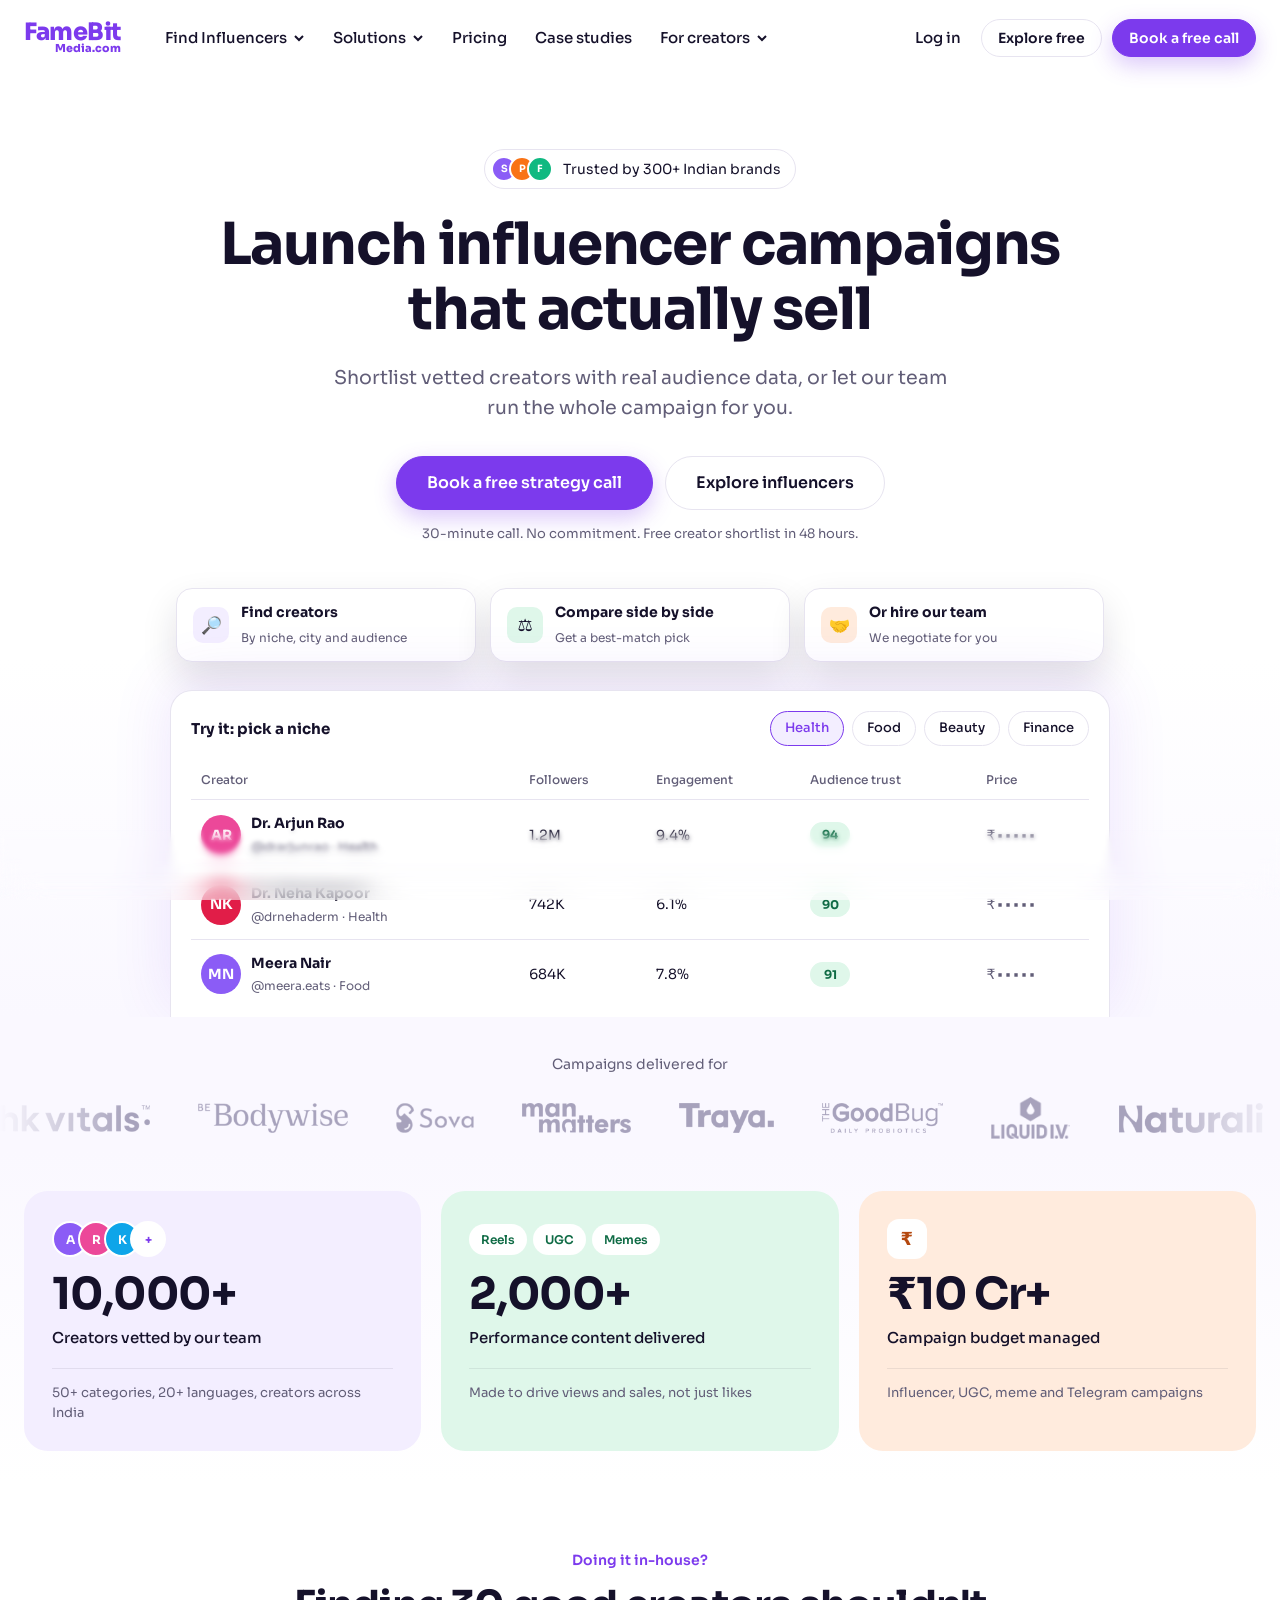
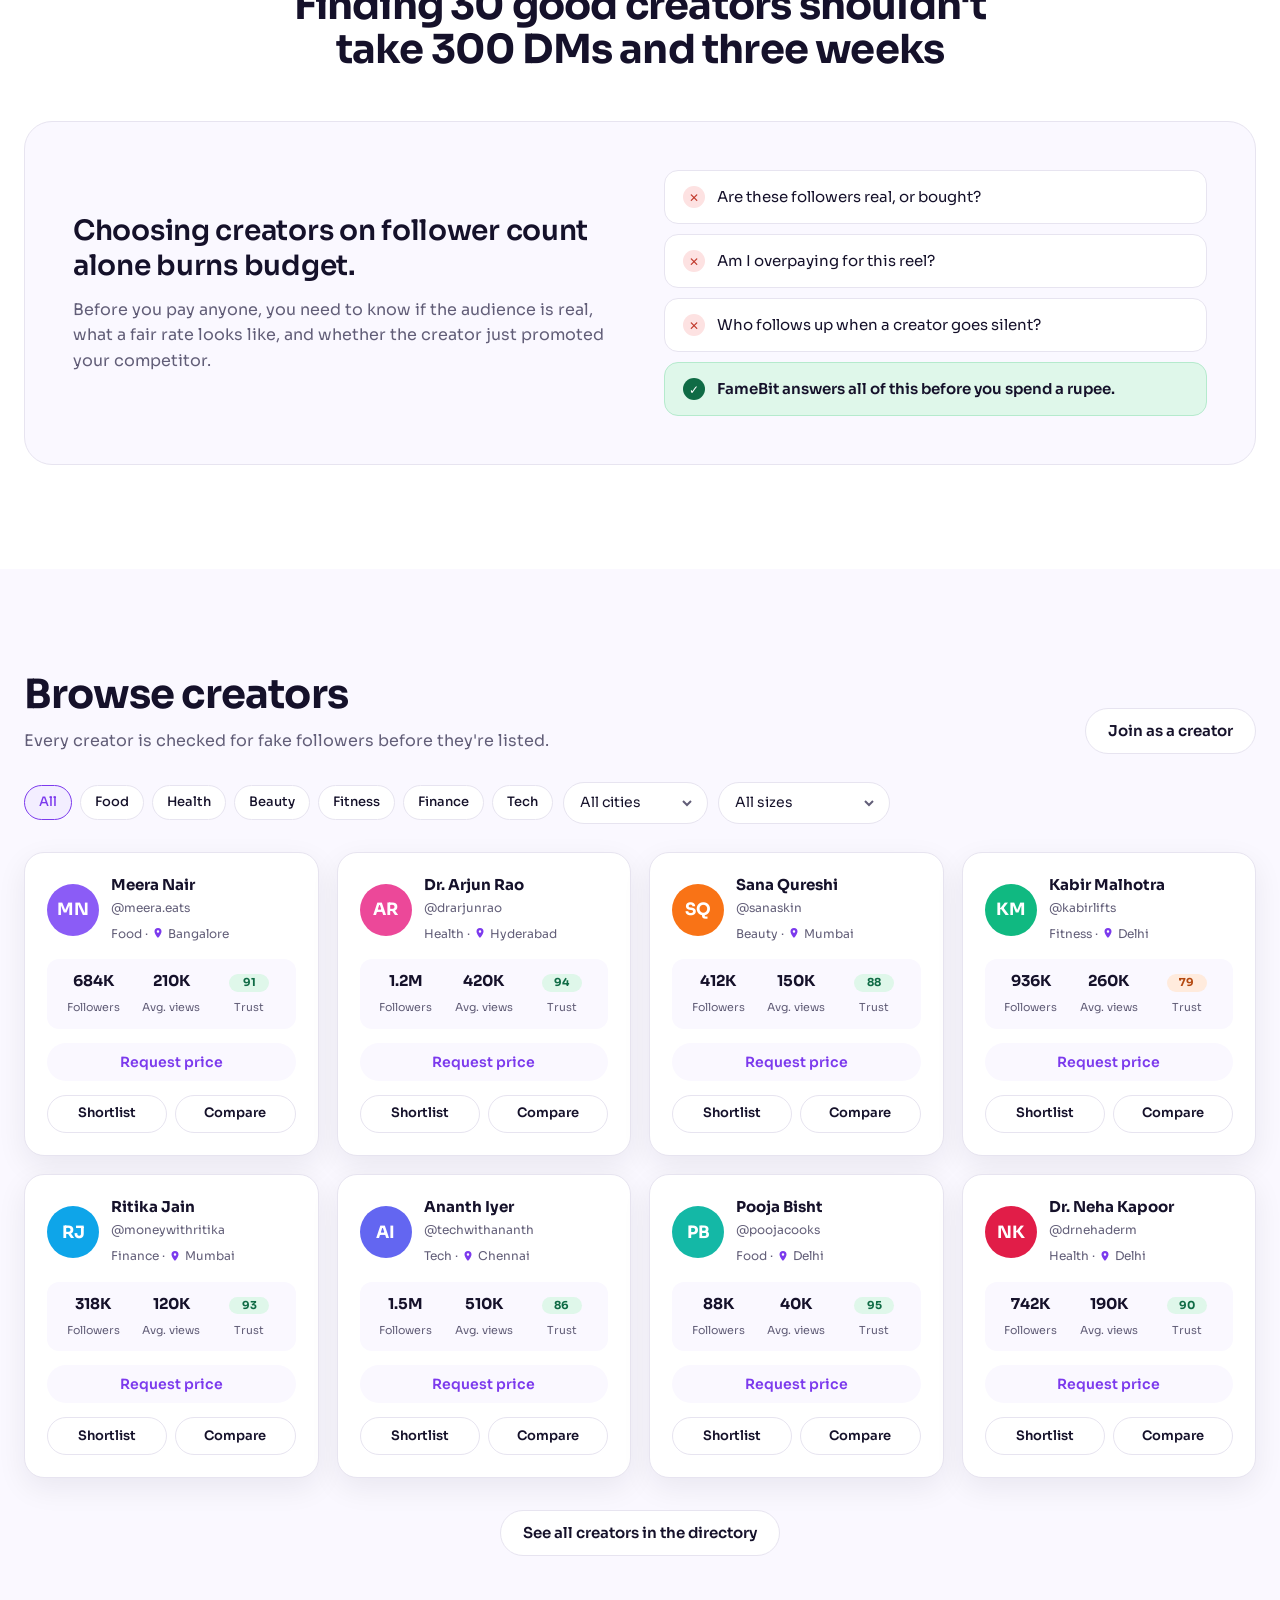
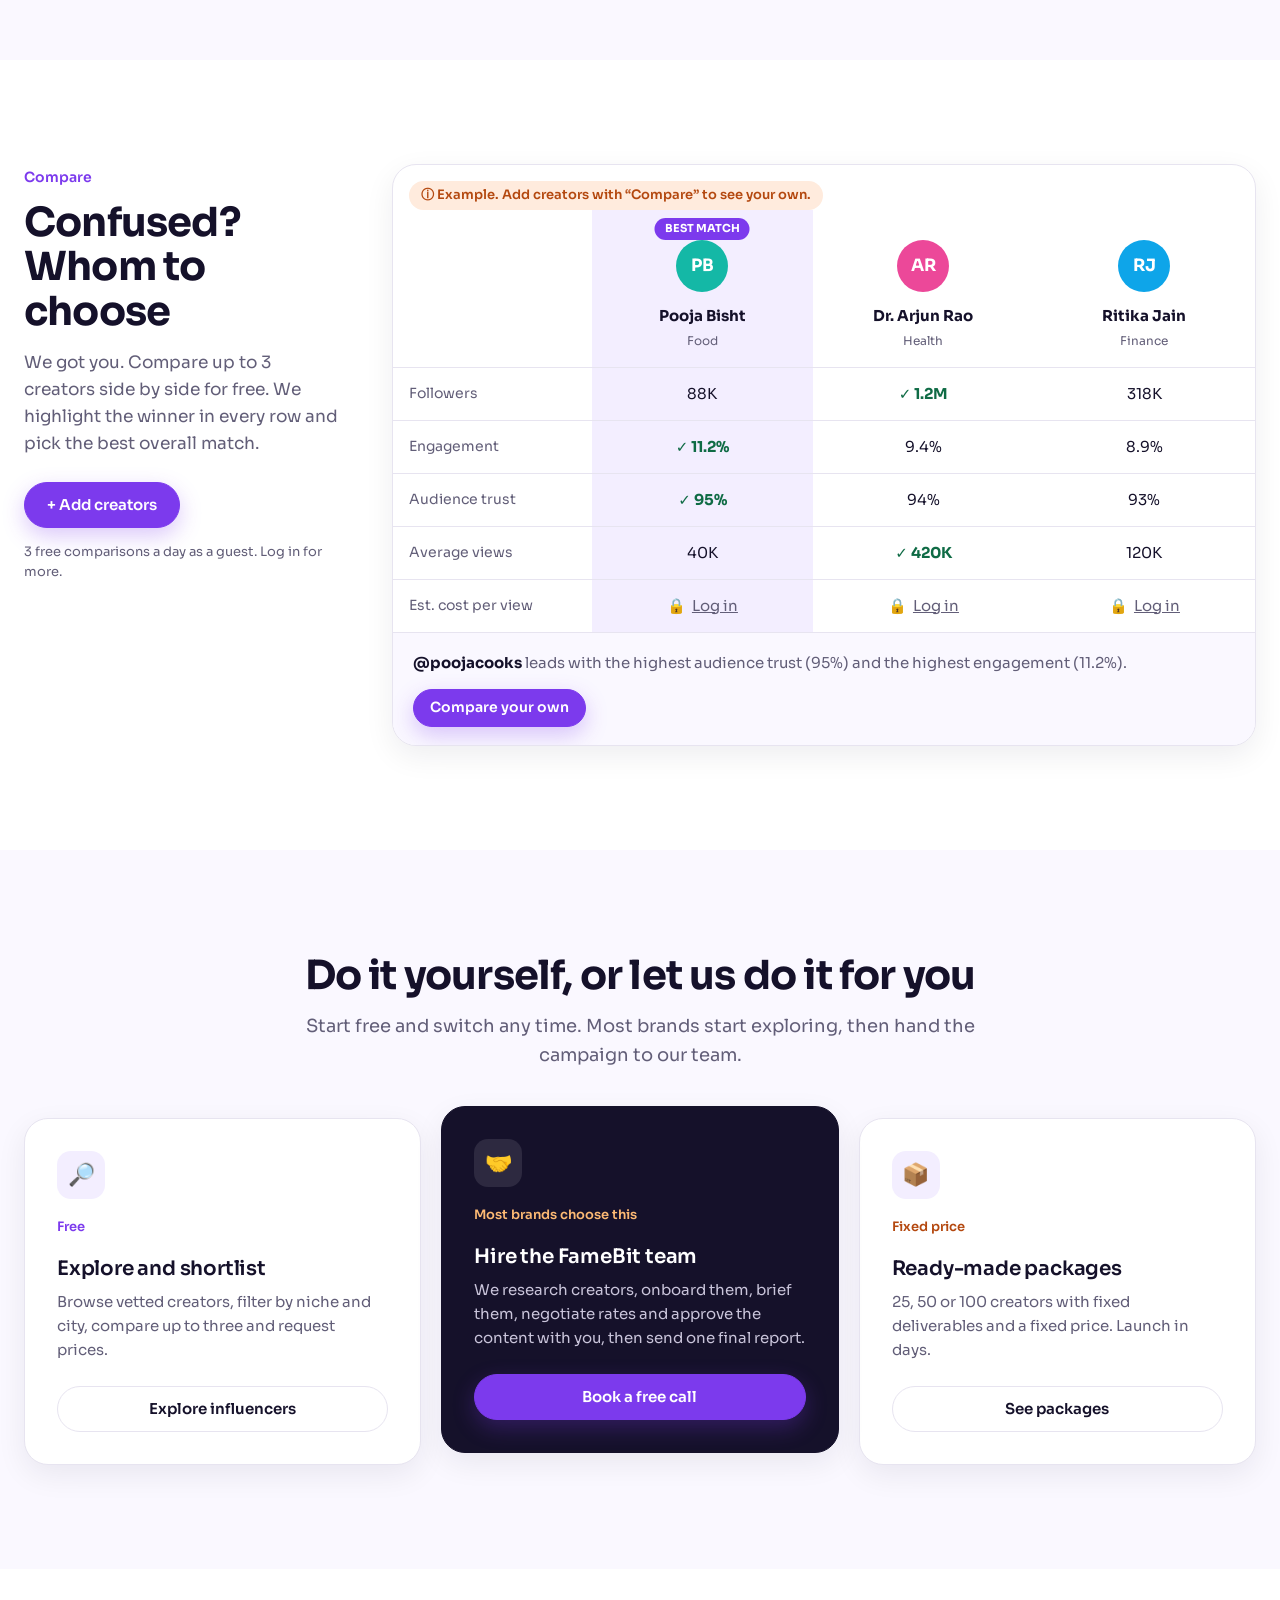
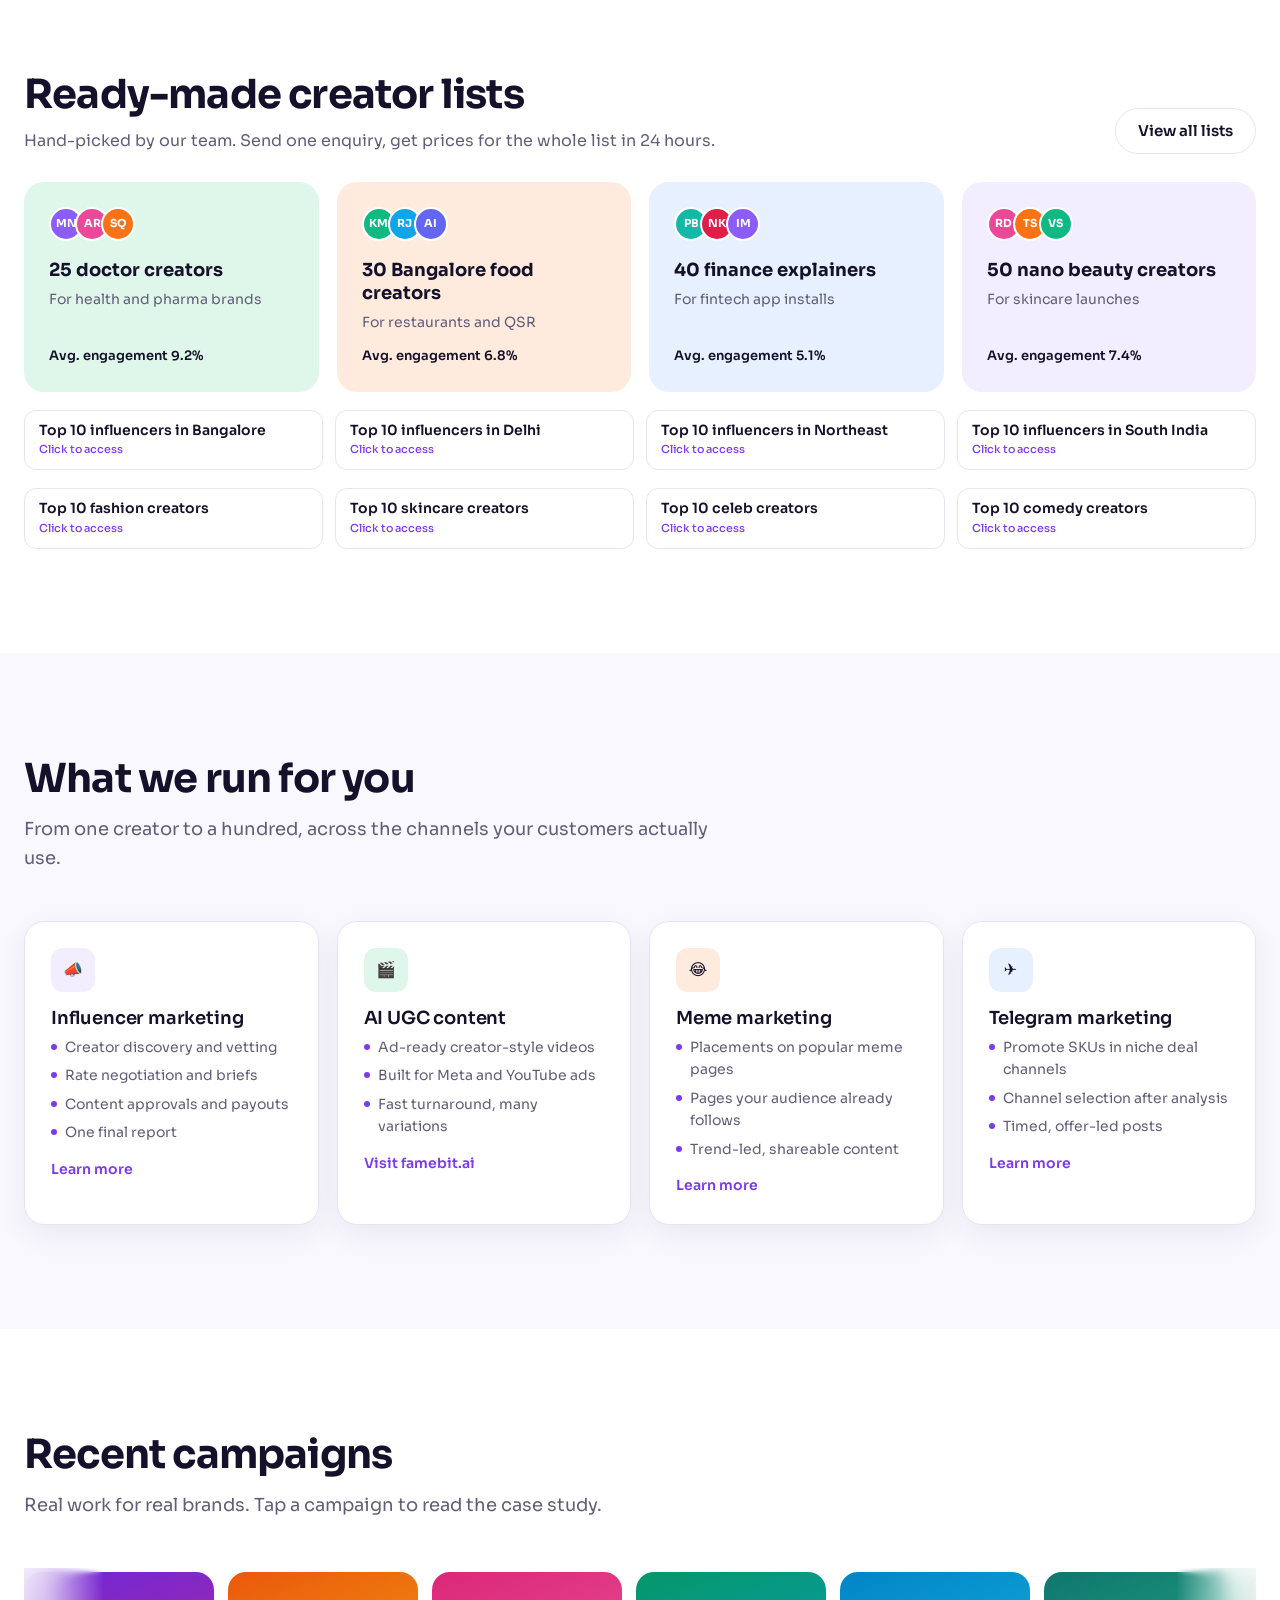
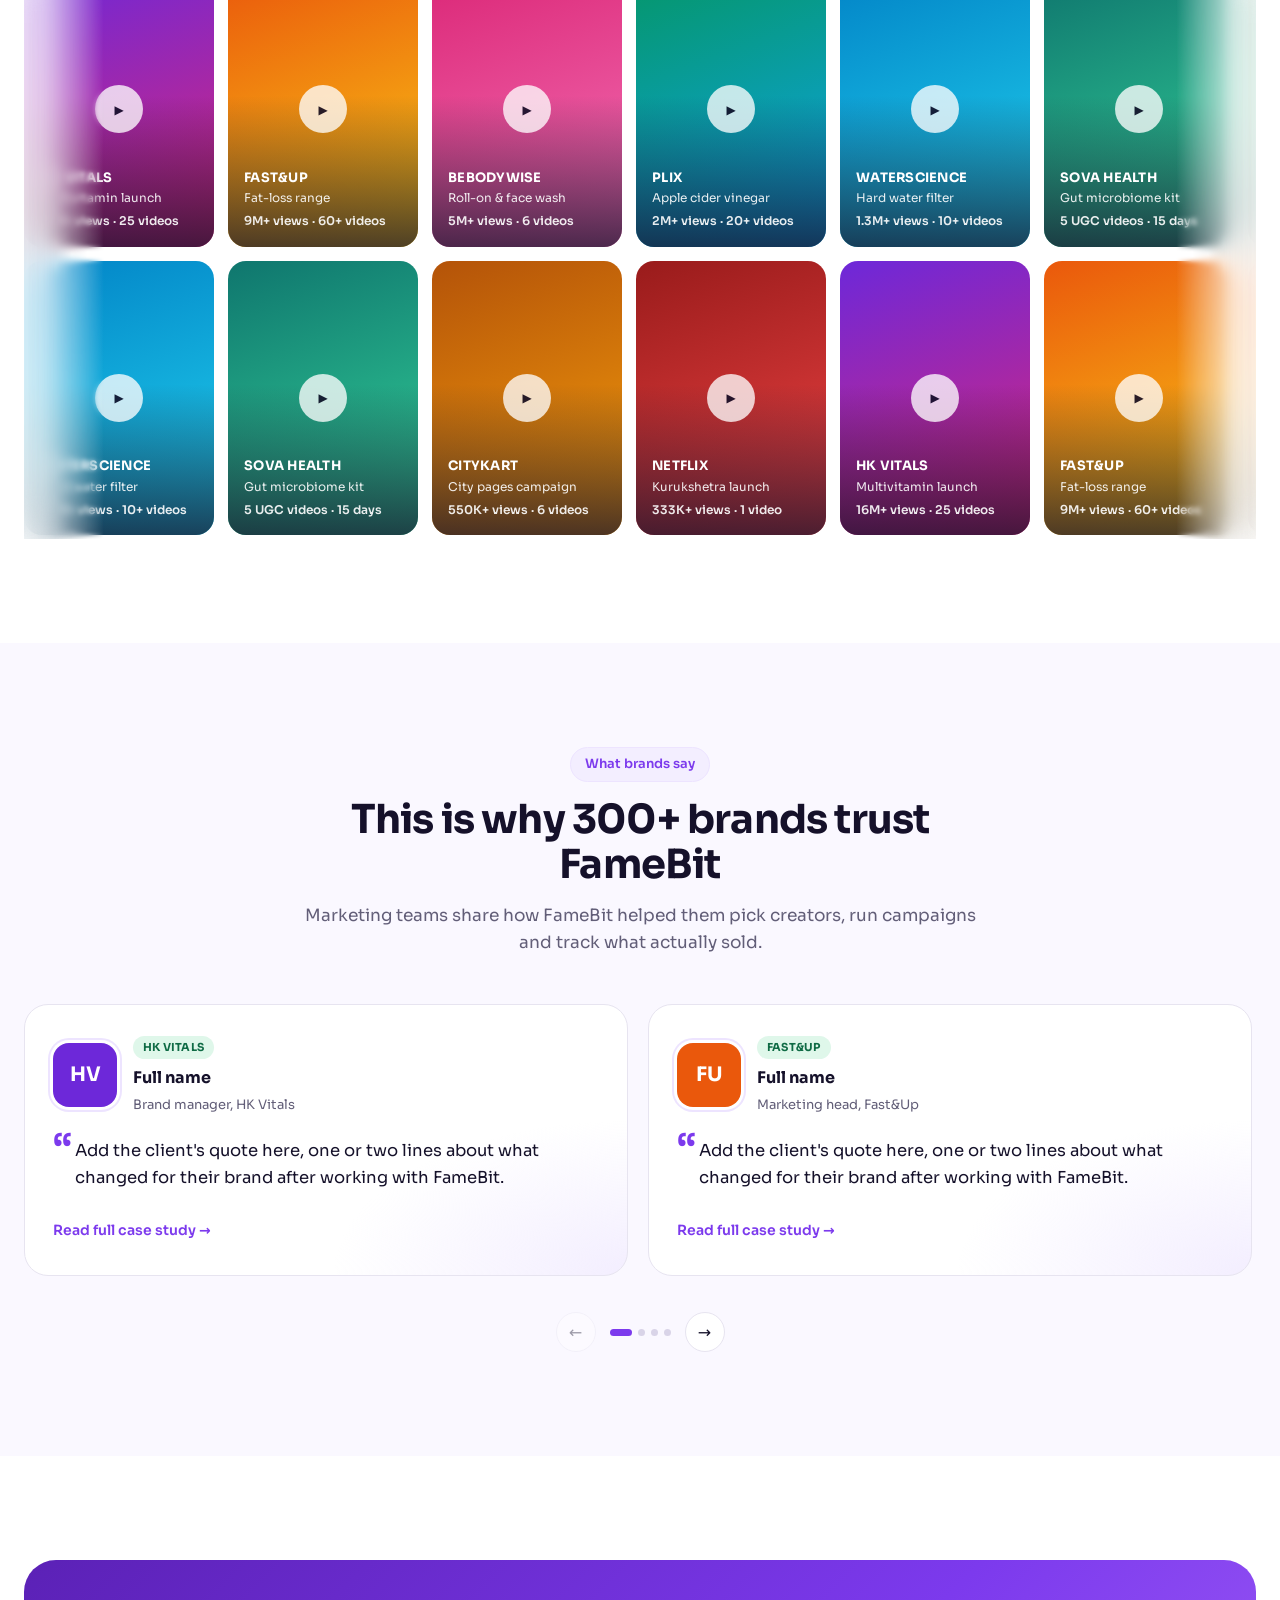
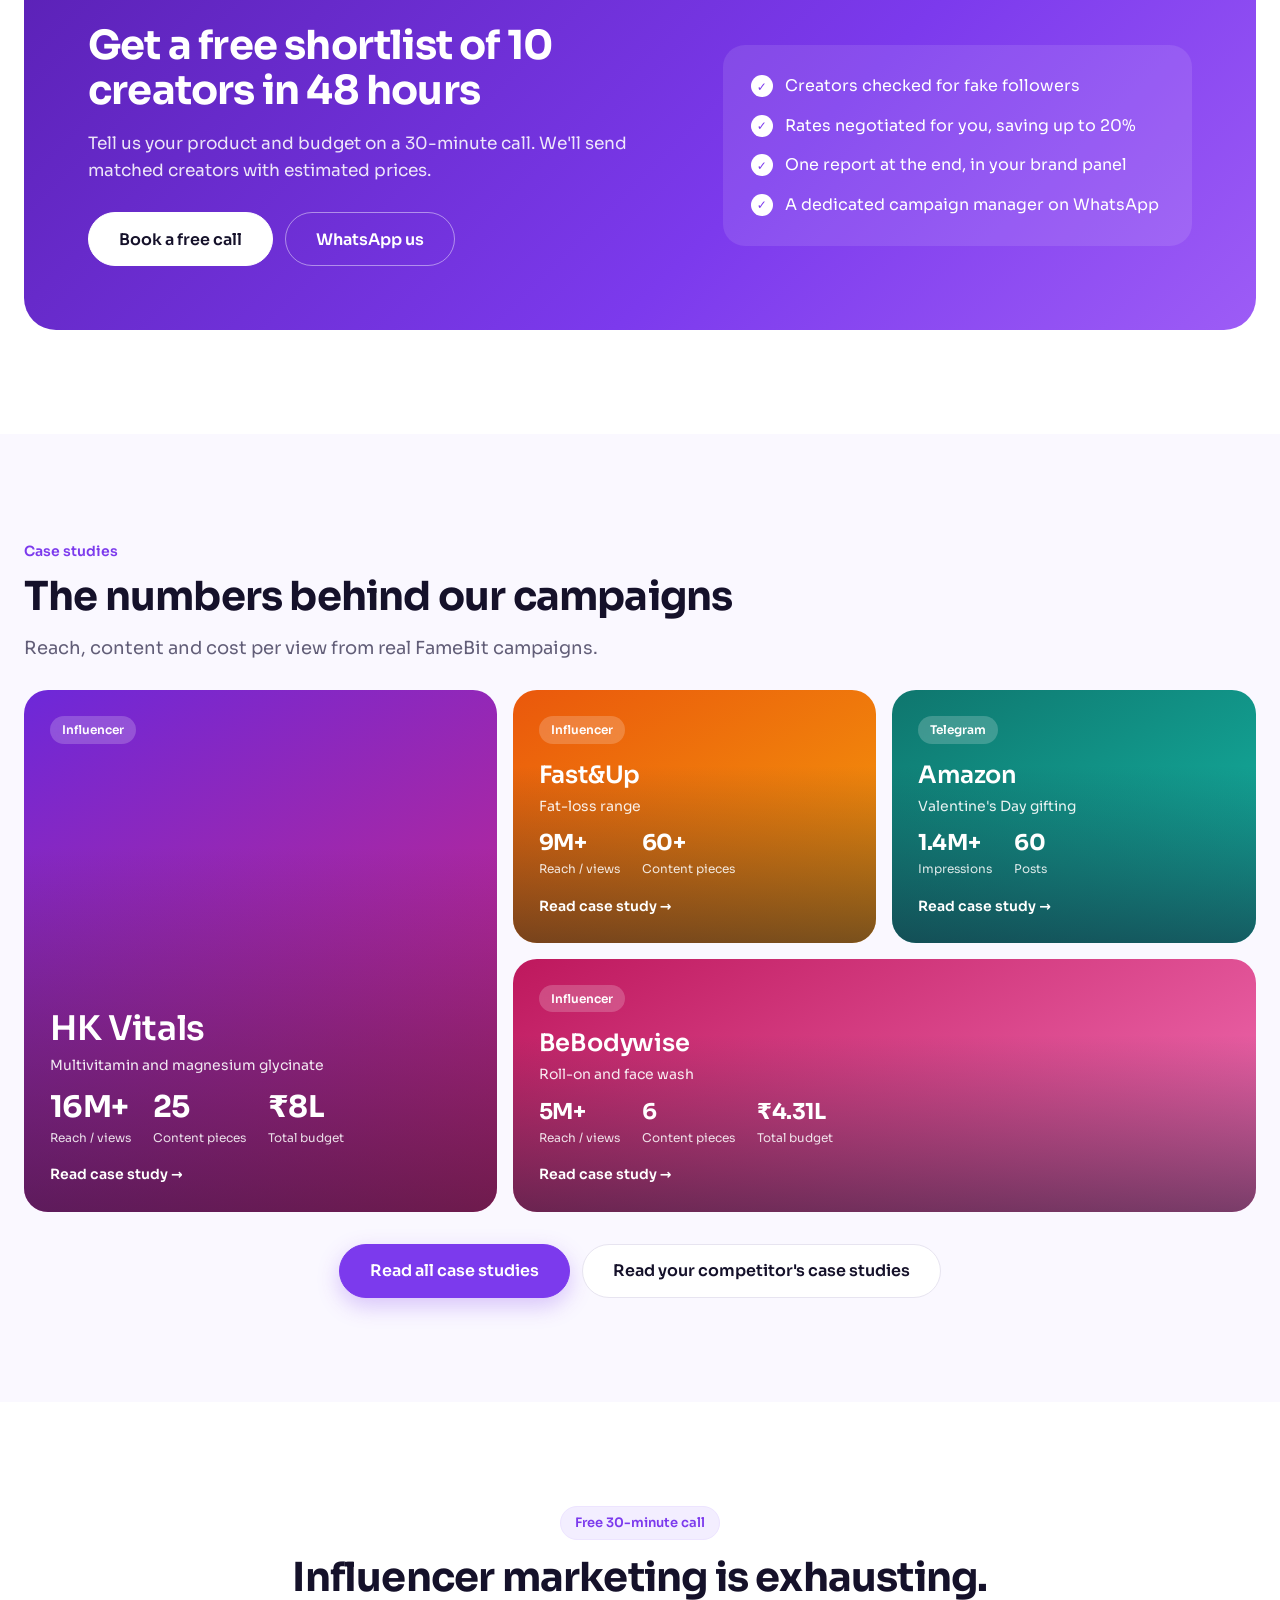
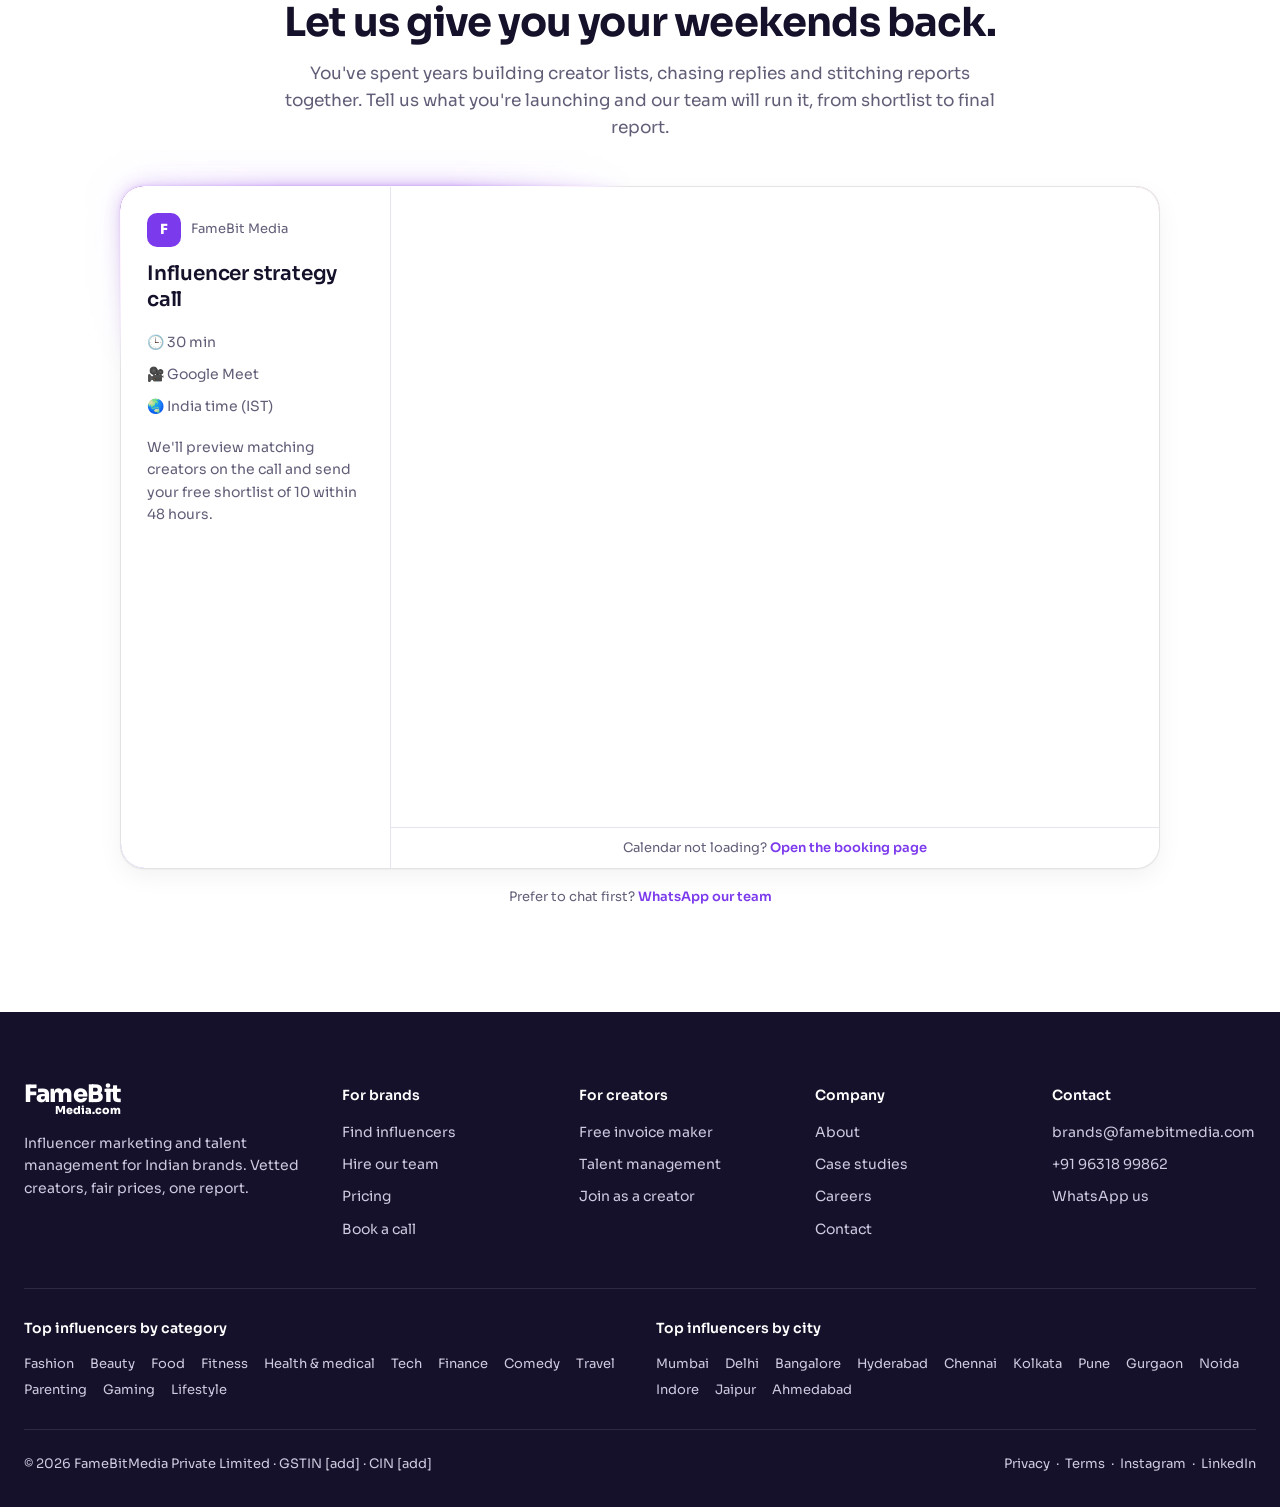
==== index.html @ 4c169858 "Logo strip: tint logos with the old text grey (#A7A2BC) Co-Authored-By: Claude Opus 5.5 <noreply@ant" ====
<!doctype html>
<html lang="en-IN">
<head>
<meta charset="utf-8">
<meta name="viewport" content="width=device-width, initial-scale=1, viewport-fit=cover">
<title>FameBit Media — Influencer marketing for Indian brands</title>
<meta name="description" content="Shortlist vetted Indian creators with real audience data, or let the FameBit team run your influencer campaign end to end. Book a free 30-minute strategy call.">
<link rel="preconnect" href="https://fonts.googleapis.com"><link rel="preconnect" href="https://fonts.gstatic.com" crossorigin>
<link href="https://fonts.googleapis.com/css2?family=Sora:wght@400;500;600;700;800&display=swap" rel="stylesheet">
<link rel="stylesheet" href="styles.css">
<style>
/* ---------- Hero ---------- */
.hero{padding:72px 0 0;text-align:center;background:linear-gradient(180deg,#fff 0%,#fff 62%,var(--soft) 100%);overflow:hidden}
.trust{display:inline-flex;align-items:center;gap:10px;border:1px solid var(--line);border-radius:var(--r-pill);padding:6px 14px 6px 6px;font-size:14px;background:#fff}
.trust .faces{display:flex}.trust .faces .av{width:26px;height:26px;font-size:10px;border:2px solid #fff;margin-left:-8px}.trust .faces .av:first-child{margin-left:0}
.hero h1{max-width:880px;margin:24px auto 0}
.hero .sub{max-width:620px;margin:20px auto 0;font-size:19px;color:var(--mut)}
.hero .ctas{display:flex;gap:12px;justify-content:center;flex-wrap:wrap;margin-top:32px}
.demo-wrap{position:relative;max-width:940px;margin:28px auto 0}
.demo{text-align:left;border-radius:22px 22px 0 0;border-bottom:0;padding:20px 20px 8px;box-shadow:0 -10px 60px rgba(124,58,237,.12)}
.demo-top{display:flex;justify-content:space-between;align-items:center;gap:12px;flex-wrap:wrap;margin-bottom:14px}
.demo-top b{font-size:15px}
.demo-chips{display:flex;gap:8px;flex-wrap:wrap}
.demo-chips .chip{padding:6px 14px;font-size:13px}
.tbl{width:100%;border-collapse:collapse;font-size:14px}
.tbl th{font-size:12px;font-weight:500;color:var(--mut);text-align:left;padding:10px 10px;border-bottom:1px solid var(--line)}
.tbl td{padding:12px 10px;border-bottom:1px solid var(--line);vertical-align:middle}
.tbl tr:last-child td{border-bottom:0}
.who{display:flex;align-items:center;gap:10px}.who b{display:block;font-size:14px}.who small{font-size:12px;color:var(--mut)}
.lockprice{color:var(--mut);letter-spacing:2px}
.feats{display:flex;justify-content:center;gap:14px;flex-wrap:wrap;margin:44px auto 0;max-width:940px}
.float-chip{position:relative;flex:1 1 0;min-width:220px;max-width:300px;display:flex;align-items:center;gap:12px;background:#fff;border:1px solid var(--line);border-radius:16px;padding:12px 16px;box-shadow:0 16px 36px rgba(21,17,42,.12);text-align:left;animation:bob 6s ease-in-out infinite}
.float-chip i{width:36px;height:36px;border-radius:10px;display:flex;align-items:center;justify-content:center;font-style:normal;font-size:17px}
.float-chip b{display:block;font-size:14px}.float-chip span{font-size:12px;color:var(--mut)}
.fc2{animation-delay:-2s}.fc3{animation-delay:-4s}
@keyframes bob{50%{transform:translateY(-6px)}}
.row-in{animation:rowin .35s ease both}
@keyframes rowin{from{opacity:0;transform:translateY(6px)}}

/* ---------- Logo strip (from V2) ---------- */
.logos{background:var(--soft);padding:36px 0 8px}
.logos p{text-align:center;font-size:14px;color:var(--mut);margin-bottom:18px}
.logos .marquee{overflow:hidden;-webkit-mask-image:linear-gradient(90deg,transparent,#000 10%,#000 90%,transparent);mask-image:linear-gradient(90deg,transparent,#000 10%,#000 90%,transparent)}
.logos .marquee-track{display:flex;gap:48px;width:max-content;animation:mq 40s linear infinite;padding:4px 0}
.logos .marquee:hover .marquee-track{animation-play-state:paused}
.logos .marquee .lg{flex:none;display:block;height:30px;width:calc(30px * var(--r));max-width:150px;background:#A7A2BC;-webkit-mask:var(--m) center/contain no-repeat;mask:var(--m) center/contain no-repeat;transition:background .2s}
.logos .marquee .lg.sq{height:42px;width:calc(42px * var(--r))}
.logos .marquee .lg:hover{background:#8C87A3}
.logos .marquee-track{align-items:center}
.logos .marquee span{font-weight:800;font-size:19px;letter-spacing:-.01em;color:#A7A2BC;white-space:nowrap;text-transform:uppercase}
@keyframes mq{to{transform:translateX(-50%)}}

/* ---------- Proof (three aligned stat cards) ---------- */
.proof{padding:40px 0 32px;background:linear-gradient(180deg,var(--soft),#fff)}
.bento{display:grid;grid-template-columns:repeat(3,1fr);gap:20px}
.stat{border-radius:var(--r-lg);padding:28px;min-height:260px;display:flex;flex-direction:column}
.stat .vis{height:40px;display:flex;align-items:center}
.stat .big{margin-top:auto;font-size:44px;font-weight:700;letter-spacing:-.03em;line-height:1}
.stat .lbl{font-size:15px;font-weight:500;margin-top:10px}
.stat .foot{font-size:13px;line-height:1.55;color:var(--mut);margin-top:18px;padding-top:14px;border-top:1px solid rgba(21,17,42,.08);min-height:calc(2 * 1.55em + 15px)}
.stat.s1{background:var(--lav)}.stat.s2{background:var(--mint)}.stat.s3{background:var(--peach)}
.stat .faces{display:flex}.stat .faces .av{width:36px;height:36px;font-size:12px;border:2px solid #fff;margin-left:-10px}.stat .faces .av:first-child{margin-left:0}
.stat .fmt{display:flex;gap:6px}
.stat .fmt span{background:#fff;border-radius:var(--r-pill);padding:6px 12px;font-size:12px;font-weight:600;color:var(--mint-ink)}
.stat .rupee{width:40px;height:40px;border-radius:12px;background:#fff;color:var(--peach-ink);display:flex;align-items:center;justify-content:center;font-weight:800;font-size:18px}

/* ---------- Compare (from V2) ---------- */
.cmp-wrap{display:grid;grid-template-columns:320px minmax(0,1fr);gap:48px;align-items:start}
.cmp-side h2{font-size:clamp(28px,3.2vw,40px)}
.cmp-side p{color:var(--mut);margin-top:14px;font-size:17px}
.cmp-side .btn{margin-top:24px}
.cmp-side p.micro{font-size:13px;margin-top:14px}
.cmp{padding:0;overflow:hidden}
.cmp-scroll{overflow-x:auto}
.cmp-grid{display:grid;min-width:560px}
.cmp-grid>div{padding:14px 16px;border-top:1px solid var(--line);font-size:15px;text-align:center;display:flex;align-items:center;justify-content:center;gap:6px}
.cmp-grid>.lab{justify-content:flex-start;text-align:left;color:var(--mut);font-size:14px;position:sticky;left:0;z-index:1;background:#fff}
.cmp-grid>.hd{border-top:0;flex-direction:column;padding:30px 12px 16px;position:relative}
.cmp-grid .col-best{background:var(--lav)}
.cmp-grid .hd .av{width:52px;height:52px;font-size:17px}
.cmp-grid .hd b{font-size:15px;margin-top:8px;line-height:1.3}
.cmp-grid .hd small{color:var(--mut);font-size:12px}
.cmp-grid .win{font-weight:700;color:var(--mint-ink)}
.cmp-grid .lock a{text-decoration:underline;color:var(--mut)}
.badge{position:absolute;top:8px;left:50%;transform:translateX(-50%);background:var(--p);color:#fff;border-radius:var(--r-pill);padding:2px 10px;font-size:11px;font-weight:700;white-space:nowrap}
.rm{margin-top:8px;border:0;background:none;color:var(--mut);font-size:13px;text-decoration:underline;padding:4px;cursor:pointer}
.rm:hover{color:#B42318}
.slot-empty{color:#8C88A2;font-size:13px;border:1.5px dashed #D9D4E8;border-radius:var(--r-md);padding:18px;display:flex;flex-direction:column;align-items:center;gap:4px;width:100%}
.slot-empty .plus{font-size:20px;line-height:1}
.verdict{display:flex;justify-content:space-between;align-items:center;gap:14px;flex-wrap:wrap;padding:18px 20px;background:var(--soft);border-top:1px solid var(--line);font-size:15px}
.ex-note{display:inline-flex;align-items:center;gap:6px;font-size:13px;font-weight:600;color:var(--peach-ink);background:var(--peach);padding:4px 12px;border-radius:var(--r-pill);margin:16px 16px 0}

/* Selection tray (from V2: "2 / 3 selected · Compare now") */
.tray{position:fixed;left:50%;bottom:24px;transform:translate(-50%,150%);z-index:56;background:linear-gradient(120deg,#FFFFFF 0%,var(--lav) 55%,#FCEBF6 100%);color:var(--ink);border:1px solid var(--p-soft);border-radius:var(--r-pill);padding:8px 8px 8px 12px;display:flex;align-items:center;gap:12px;box-shadow:0 18px 40px rgba(124,58,237,.18);transition:transform .35s cubic-bezier(.2,.8,.2,1),visibility .35s;visibility:hidden;max-width:calc(100vw - 24px)}
.tray.show{transform:translate(-50%,0);visibility:visible}
.tray .faces{display:flex}
.tray .faces .av{width:32px;height:32px;font-size:11px;border:2px solid #fff;margin-left:-8px}
.tray .faces .av:first-child{margin-left:0}
.tray .t{font-size:14px;white-space:nowrap}
.tray .t small{display:block;color:var(--mut);font-size:12px}
.tray .clr{border:0;background:none;color:var(--mut);font-size:13px;padding:8px;text-decoration:underline;cursor:pointer}
.tray .btn{min-height:40px}
body.tray-on .nudge{bottom:100px}

/* ---------- Testimonials (carousel) ---------- */
.tst-head{text-align:center;max-width:680px;margin:0 auto 44px}
.tst-head .pill{background:var(--lav);border-color:var(--p-soft);color:var(--p);font-weight:600}
.tst-head h2{margin-top:16px}
.tst-head p{color:var(--mut);margin-top:14px;font-size:17px}
.tcar{display:flex;gap:20px;overflow-x:auto;scroll-snap-type:x mandatory;scrollbar-width:none;padding:4px 2px 8px}
.tcar::-webkit-scrollbar{display:none}
.tcard{flex:0 0 calc(50% - 10px);scroll-snap-align:start;padding:28px;border-radius:var(--r-lg);display:flex;flex-direction:column;background:#fff radial-gradient(420px 220px at 100% 100%,var(--lav),transparent 70%);border:1px solid var(--line)}
.tcard .who{display:flex;gap:16px;align-items:center}
.tcard .ph{width:64px;height:64px;border-radius:16px;flex:none;display:flex;align-items:center;justify-content:center;color:#fff;font-weight:700;font-size:20px;box-shadow:0 0 0 3px #fff,0 0 0 5px var(--p-soft)}
.tcard .tag{display:inline-block;background:var(--mint);color:var(--mint-ink);font-size:11px;font-weight:700;border-radius:var(--r-pill);padding:3px 10px;letter-spacing:.02em}
.tcard .who b{display:block;font-size:16px;margin-top:6px}
.tcard .who small{color:var(--mut);font-size:13px}
.tcard blockquote{margin:20px 0 22px;font-size:16.5px;line-height:1.65;flex:1;position:relative;padding-left:22px}
.tcard blockquote::before{content:"“";position:absolute;left:0;top:-8px;font-size:38px;line-height:1;color:var(--p);font-weight:700}
.tcard .foot{display:flex;justify-content:space-between;align-items:flex-end;gap:12px;flex-wrap:wrap}
.tcard .more{font-size:14px;font-weight:600;color:var(--p);padding:6px 0}
.tnav{display:flex;align-items:center;justify-content:center;gap:14px;margin-top:28px}
.tnav .arr{width:40px;height:40px;border-radius:50%;border:1.5px solid var(--line);background:#fff;cursor:pointer;font-size:16px}
.tnav .arr:disabled{opacity:.4;cursor:default}
.dots{display:flex;gap:6px}
.dots i{width:7px;height:7px;border-radius:50%;background:#D9D4E8;transition:width .2s,background .2s}
.dots i.on{width:22px;border-radius:4px;background:var(--p)}

/* ---------- Case studies (collage teaser; full list lives on the case studies page) ---------- */
.cs-head{display:flex;justify-content:space-between;align-items:flex-end;gap:24px;flex-wrap:wrap;margin-bottom:28px}
.cs-head .sec-head{margin-bottom:0}
.collage{display:grid;grid-template-columns:1.3fr 1fr 1fr;grid-template-rows:repeat(2,minmax(210px,auto));gap:16px}
.ct{position:relative;overflow:hidden;border-radius:var(--r-lg);padding:26px;color:#fff;display:flex;flex-direction:column;justify-content:flex-end;min-height:210px;transition:transform .2s}
.ct:hover{transform:translateY(-3px)}
.ct::after{content:"";position:absolute;inset:0;background:linear-gradient(180deg,rgba(21,17,42,0) 30%,rgba(21,17,42,.55));z-index:0}
.ct>*{position:relative;z-index:1}
.ct.big{grid-row:span 2}
.ct.wide{grid-column:span 2}
.ct .ch{align-self:flex-start;margin-bottom:auto;background:rgba(255,255,255,.2);backdrop-filter:blur(6px);border-radius:var(--r-pill);padding:4px 12px;font-size:12px;font-weight:600}
.ct h3{font-size:24px;margin-top:18px}.ct.big h3{font-size:34px}
.ct p{font-size:14px;opacity:.9;margin-top:6px;max-width:420px}
.ct .kpis{display:flex;gap:22px;margin-top:14px;flex-wrap:wrap}
.ct .kpis b{display:block;font-size:22px;letter-spacing:-.02em;line-height:1.1}.ct.big .kpis b{font-size:30px}
.ct .kpis span{font-size:12px;opacity:.85}
.ct .go{margin-top:14px;font-size:14px;font-weight:600}
.cs-ctas{display:flex;gap:12px;justify-content:center;flex-wrap:wrap;margin-top:32px}

/* ---------- Meeting (booking with gradient border) ---------- */
#meet{overflow-x:clip} /* keeps the booking card glow from widening the page */
.meet-head{text-align:center;max-width:720px;margin:0 auto 44px}
.meet-head .pill{background:var(--lav);border-color:var(--p-soft);color:var(--p);font-weight:600}
.meet-head h2{margin-top:16px}
.meet-head p{color:var(--mut);margin-top:14px;font-size:17px}
.frame{max-width:1040px;margin:0 auto}
.sched{background:#fff;display:grid;grid-template-columns:270px minmax(0,1fr);min-height:640px}
.s-embed{padding:0!important;min-width:0;display:flex;flex-direction:column}
.s-embed iframe{flex:1;width:100%;min-height:640px;border:0;display:block}
.s-embed .alt{padding:10px 16px;border-top:1px solid var(--line);font-size:13px;color:var(--mut);text-align:center}
.s-embed .alt a{color:var(--p);font-weight:600}
.sched>div{padding:26px}
.s-info{border-right:1px solid var(--line)}
.s-info .org{display:flex;align-items:center;gap:10px;font-size:13px;color:var(--mut)}
.s-info .org i{width:34px;height:34px;border-radius:10px;background:var(--p);color:#fff;font-style:normal;font-weight:800;display:flex;align-items:center;justify-content:center;font-size:14px}
.s-info h3{font-size:20px;margin-top:14px;line-height:1.3}
.s-info ul{list-style:none;margin:18px 0 0;padding:0;display:grid;gap:10px;font-size:14px;color:var(--mut)}
.s-info li{display:flex;gap:10px;align-items:center}
.s-info .pick{margin-top:22px;padding:12px 14px;background:var(--lav);border-radius:12px;font-size:14px;font-weight:600;color:var(--p)}
.meet-note{text-align:center;font-size:13px;color:var(--mut);margin-top:18px}

/* ---------- Problem ---------- */
.prob{background:var(--soft);border:1px solid var(--line);border-radius:28px;padding:48px;display:grid;grid-template-columns:1fr 1fr;gap:48px;align-items:center}
.prob h3{font-size:28px;line-height:1.25}
.prob p{margin-top:14px;color:var(--mut)}
.qs{display:grid;gap:10px}
.q{display:flex;align-items:center;gap:12px;background:#fff;border:1px solid var(--line);border-radius:14px;padding:14px 18px;font-size:15px}
.q .x{flex:none;width:22px;height:22px;border-radius:50%;background:#FDE2E2;color:#C0392B;display:flex;align-items:center;justify-content:center;font-size:12px;font-weight:700}
.q.yes{background:var(--mint);border-color:#B5EACD;font-weight:600}
.q.yes .x{background:var(--mint-ink);color:#fff}

/* ---------- Paths ---------- */
.paths{display:grid;grid-template-columns:repeat(3,1fr);gap:20px;align-items:stretch}
.path{padding:32px;display:flex;flex-direction:column}
.path .ico{width:48px;height:48px;border-radius:14px;display:flex;align-items:center;justify-content:center;font-size:22px;background:var(--lav)}
.path h3{margin-top:20px}
.path p{margin:10px 0 24px;color:var(--mut);font-size:15px;flex:1}
.path .tagline{font-size:13px;font-weight:600;margin-top:18px}
.path.dark{background:var(--ink);color:#fff;border-color:var(--ink);transform:translateY(-12px)}
.path.dark p{color:#C9C4DA}
.path.dark .ico{background:rgba(255,255,255,.1)}
.path.dark .tagline{color:#FDBA74}

/* ---------- Browse ---------- */
.browse-head{display:flex;justify-content:space-between;align-items:flex-end;gap:24px;flex-wrap:wrap;margin-bottom:28px}
.filters{display:flex;gap:10px;flex-wrap:wrap;align-items:center;margin-bottom:28px}
.filters select{min-height:42px;border:1.5px solid var(--line);border-radius:var(--r-pill);padding:0 38px 0 16px;background:#fff url("data:image/svg+xml,%3Csvg xmlns='http://www.w3.org/2000/svg' width='12' height='12' fill='none' stroke='%23625E78' stroke-width='2'%3E%3Cpath d='M2 4l4 4 4-4'/%3E%3C/svg%3E") no-repeat right 14px center;appearance:none;font-size:14px;cursor:pointer}
.grid{display:grid;grid-template-columns:repeat(4,1fr);gap:18px}
.cc{padding:22px;border-radius:20px;display:flex;flex-direction:column;gap:14px;transition:border-color .15s}
.cc.sel{border-color:var(--p);box-shadow:0 0 0 3px var(--lav)}
.cc .top{display:flex;gap:12px;align-items:center}
.cc .av{width:52px;height:52px;font-size:17px}
.cc .top b{display:block;font-size:15px;line-height:1.3}.cc .top small{color:var(--mut);font-size:12px}
.cc .loc{display:inline-flex;align-items:center;gap:4px}.cc .loc svg{width:12px;height:12px;flex:none;color:var(--p)}
.stats{display:grid;grid-template-columns:repeat(3,1fr);gap:6px;background:var(--soft);border-radius:12px;padding:10px}
.stats div{text-align:center}.stats b{display:block;font-size:15px}.stats span{font-size:11px;color:var(--mut)}
.cc .acts{display:flex;gap:8px}
.cc .acts .btn{flex:1;min-height:38px;padding:0 10px;font-size:13px}
.cc .acts .btn[aria-pressed="true"]{background:var(--lav);border-color:var(--p);color:var(--p)}
.empty{grid-column:1/-1;text-align:center;padding:48px;border:1.5px dashed var(--line);border-radius:20px}
.see-all{text-align:center;margin-top:32px}

/* ---------- Lists ---------- */
.lists{display:grid;grid-template-columns:repeat(4,1fr);gap:18px}
.list{border-radius:20px;padding:24px;display:flex;flex-direction:column;gap:6px;min-height:210px;cursor:pointer;border:1px solid transparent;text-align:left;transition:border-color .15s}
.list:hover{border-color:rgba(21,17,42,.15)}
.list .faces{display:flex;margin-bottom:12px}.list .faces .av{width:34px;height:34px;font-size:11px;border:2px solid #fff;margin-left:-8px}.list .faces .av:first-child{margin-left:0}
.list b{font-size:18px;line-height:1.3}
.list .m{margin-top:auto;font-size:13px;font-weight:600}

.bars{display:grid;grid-template-columns:repeat(4,1fr);gap:12px;margin-top:18px}
.bar{display:flex;flex-direction:column;gap:2px;text-align:left;border:1px solid var(--line);background:#fff;border-radius:12px;padding:10px 14px;cursor:pointer;transition:border-color .15s,background .15s}
.bar:hover{border-color:var(--p);background:var(--lav)}
.bar b{font-size:14px;font-weight:600;line-height:1.35}
.bar small{font-size:11px;color:var(--p);font-weight:500}

/* ---------- Services ---------- */
.svc{display:grid;grid-template-columns:repeat(4,1fr);gap:18px}
.svc .card{padding:26px;border-radius:20px}
.svc h3{font-size:18px;margin:16px 0 8px}
.svc p{font-size:14px;color:var(--mut)}
.svc ul{list-style:none;margin:0;padding:0;display:grid;gap:6px;font-size:14px;color:var(--mut)}
.svc li{display:flex;gap:8px;align-items:flex-start}.svc li::before{content:"";flex:none;width:6px;height:6px;border-radius:50%;background:var(--p);margin-top:8px}
.svc a.more{display:inline-block;margin-top:14px;font-size:14px;font-weight:600;color:var(--p)}

/* ---------- Results ---------- */
.camps{position:relative;overflow:hidden;display:grid;gap:14px;padding:4px 0}
.camp-row{display:flex;gap:14px;width:max-content;animation:mq 48s linear infinite}
.camp-row.rev{animation-direction:reverse}
.camps:hover .camp-row,.camps:focus-within .camp-row{animation-play-state:paused}
.camps .fade{position:absolute;top:0;bottom:0;width:80px;z-index:2;pointer-events:none}
.camps .fade.l{left:0;background:linear-gradient(90deg,#fff,rgba(255,255,255,0))}.camps .fade.r{right:0;background:linear-gradient(270deg,#fff,rgba(255,255,255,0))}
.camp{flex:none;width:190px;border-radius:18px;aspect-ratio:9/13;position:relative;overflow:hidden;color:#fff;display:flex;flex-direction:column;justify-content:flex-end;padding:16px}
.camp::after{content:"";position:absolute;inset:0;background:linear-gradient(180deg,transparent 45%,rgba(21,17,42,.75))}
.camp>*{position:relative;z-index:1}
.camp b{font-size:13px;letter-spacing:.02em}.camp span{font-size:12px;opacity:.9}
.camp .play{position:absolute;top:50%;left:50%;transform:translate(-50%,-50%);width:48px;height:48px;border-radius:50%;background:rgba(255,255,255,.85);display:flex;align-items:center;justify-content:center;color:var(--ink);z-index:1}
/* ---------- Closing CTA ---------- */
.band{background:linear-gradient(135deg,var(--p-deep),var(--p) 60%,#9D5CF6);border-radius:32px;padding:64px;color:#fff;display:grid;grid-template-columns:1.25fr 1fr;gap:48px;align-items:center}
.band h2{color:#fff}
.band p{opacity:.88;margin-top:16px;font-size:17px}
.band .ctas{display:flex;gap:12px;margin-top:28px;flex-wrap:wrap}
.band ul{list-style:none;margin:0;padding:28px;background:rgba(255,255,255,.1);border-radius:22px;display:grid;gap:14px}
.band li{display:flex;gap:12px;align-items:flex-start}
.band li::before{content:"✓";flex:none;width:22px;height:22px;border-radius:50%;background:#fff;color:var(--p);font-weight:800;font-size:12px;display:flex;align-items:center;justify-content:center;margin-top:2px}

/* ---------- Floating card + nudge + modal ---------- */
.fcard{position:fixed;right:24px;bottom:24px;z-index:54;display:flex;gap:12px;align-items:center;background:#fff;border:1px solid var(--line);border-radius:18px;padding:12px 18px 12px 12px;box-shadow:0 18px 40px rgba(21,17,42,.14);opacity:0;pointer-events:none;transform:translateY(12px);transition:.25s}
.fcard.show{opacity:1;pointer-events:auto;transform:none}
.fcard i{width:40px;height:40px;border-radius:12px;background:var(--p);color:#fff;display:flex;align-items:center;justify-content:center;font-style:normal}
.fcard b{display:block;font-size:14px}.fcard span{font-size:12px;color:var(--mut)}
.nudge{position:fixed;right:24px;bottom:24px;z-index:58;width:380px;max-width:calc(100vw - 32px);background:#fff;border:2px solid var(--p);border-radius:22px;padding:24px;box-shadow:0 24px 50px rgba(21,17,42,.2);transform:translateY(calc(100% + 40px));transition:transform .35s cubic-bezier(.2,.8,.2,1),visibility .35s;visibility:hidden}
.nudge.show{transform:none;visibility:visible}
.nudge .x{position:absolute;top:12px;right:12px;width:36px;height:36px;border-radius:50%;border:0;background:var(--soft);cursor:pointer;font-size:16px}
.nudge h3{font-size:19px;line-height:1.35;padding-right:30px}
.nudge p{font-size:14px;color:var(--mut);margin-top:10px}
.nudge .ctas{display:flex;gap:8px;margin-top:18px;flex-wrap:wrap}
.modal{position:fixed;inset:0;z-index:70;background:rgba(21,17,42,.5);display:none;align-items:center;justify-content:center;padding:16px}
.modal.open{display:flex}
.modal .box{background:#fff;border-radius:24px;padding:32px;width:100%;max-width:460px;position:relative;max-height:calc(100vh - 32px);overflow:auto}
.modal .x{position:absolute;top:14px;right:14px;width:38px;height:38px;border-radius:50%;border:0;background:var(--soft);cursor:pointer;font-size:16px}
.modal h3{font-size:22px;padding-right:40px}
.modal .lead{color:var(--mut);font-size:14px;margin:8px 0 20px}
.done{text-align:center;padding:12px 0}
.done .tick{width:56px;height:56px;border-radius:50%;background:var(--mint);color:var(--mint-ink);font-size:26px;display:flex;align-items:center;justify-content:center;margin:0 auto 14px}
.toast{position:fixed;left:50%;top:92px;transform:translate(-50%,-20px);background:var(--ink);color:#fff;padding:10px 18px;border-radius:var(--r-pill);font-size:14px;opacity:0;transition:.25s;z-index:80;pointer-events:none}
.toast.show{opacity:1;transform:translate(-50%,0)}

/* ---------- Responsive ---------- */
@media (max-width:980px){
  .bento,.paths,.band,.prob,.cmp-wrap{grid-template-columns:1fr}
  .collage{grid-template-columns:1fr 1fr;grid-template-rows:auto}.ct.big{grid-row:auto;grid-column:span 2}
  .bars{grid-template-columns:1fr 1fr}
  .cmp-wrap{gap:28px}
  .tcard{flex-basis:88%}
  .sched{grid-template-columns:1fr}
  .s-info{border-right:0;border-bottom:1px solid var(--line)}
  .path.dark{transform:none}
  .grid,.lists,.svc{grid-template-columns:1fr 1fr}
  .camp{width:160px}.camps .fade{width:40px}
  .prob,.band{padding:32px}
  .fcard{display:none}
  .nudge{left:16px;right:16px;bottom:84px;width:auto}
  .tray{bottom:calc(84px + env(safe-area-inset-bottom))}
  body.tray-on .nudge{bottom:calc(150px + env(safe-area-inset-bottom))}
  .demo .hide-m{display:none}
}
@media (max-width:600px){
  .grid,.lists,.svc{grid-template-columns:1fr}
  .collage{grid-template-columns:1fr}.ct.big,.ct.wide{grid-column:auto}
  .feats{gap:8px}.float-chip{min-width:0;flex-basis:100%;max-width:none;padding:10px 14px}
  .hero .ctas .btn{width:100%}
  .stat{min-height:0}
  .stat .big{margin-top:20px}
  .tray .t small,.tray .faces{display:none}
  .tray{padding-left:16px;gap:8px}
  .tbl .hide-s{display:none}
}
</style>
</head>
<body>
<a class="sr-only" href="#main">Skip to content</a>
<header class="hdr" id="hdr">
  <div class="wrap hdr-in">
    <a href="index.html" class="logo" aria-label="FameBit Media home">FameBit<small>Media.com</small></a>
    <nav class="nav" aria-label="Main">
      <div class="nav-item">
        <button class="nav-link" aria-expanded="false">Find Influencers <svg viewBox="0 0 12 12" fill="none" stroke="currentColor" stroke-width="2"><path d="M2 4l4 4 4-4"/></svg></button>
        <div class="dd">
          <a href="index.html#browse"><b>Browse all creators</b><span>Filter by niche, city and audience</span></a>
          <a href="index.html#lists"><b>Ready-made lists</b><span>Hand-picked by our team</span></a>
          <a href="index.html#compare"><b>Compare creators</b><span>Up to 3, side by side</span></a>
        </div>
      </div>
      <div class="nav-item">
        <button class="nav-link" aria-expanded="false">Solutions <svg viewBox="0 0 12 12" fill="none" stroke="currentColor" stroke-width="2"><path d="M2 4l4 4 4-4"/></svg></button>
        <div class="dd">
          <a href="hire-team.html" class="feat"><b>Hire the FameBit team</b><span>We run your campaign end to end</span></a>
          <a href="index.html#services"><b>Influencer marketing</b><span>Discovery to final report</span></a>
          <a href="index.html#services"><b>AI UGC content</b><span>Ad-ready creator videos</span></a>
          <a href="index.html#services"><b>Meme marketing</b><span>Reach through meme pages</span></a>
          <a href="index.html#services"><b>Telegram marketing</b><span>Niche channel promotions</span></a>
        </div>
      </div>
      <div class="nav-item"><a class="nav-link" href="hire-team.html#pricing">Pricing</a></div>
      <div class="nav-item"><a class="nav-link" href="index.html#case-studies">Case studies</a></div>
      <div class="nav-item">
        <button class="nav-link" aria-expanded="false">For creators <svg viewBox="0 0 12 12" fill="none" stroke="currentColor" stroke-width="2"><path d="M2 4l4 4 4-4"/></svg></button>
        <div class="dd">
          <a href="invoice.html"><b>Free invoice maker</b><span>GST-ready invoices in minutes</span></a>
          <a href="#"><b>Talent management</b><span>Let us manage your brand deals</span></a>
          <a href="#"><b>Join as a creator</b><span>Get brand deals from FameBit</span></a>
        </div>
      </div>
    </nav>
    <div class="hdr-cta">
      <a class="login" href="#">Log in</a>
      <a class="btn btn-sm" href="index.html#browse">Explore free</a>
      <a class="btn btn-sm btn-p" href="book-call.html">Book a free call</a>
    </div>
    <button class="burger" id="burger" aria-label="Open menu" aria-expanded="false"><svg width="20" height="20" viewBox="0 0 20 20" fill="none" stroke="currentColor" stroke-width="2"><path d="M3 6h14M3 10h14M3 14h14"/></svg></button>
  </div>
</header>

<main id="main">

<!-- HERO -->
<section class="hero">
  <div class="wrap">
    <span class="trust"><span class="faces"><i class="av" style="background:#8B5CF6">S</i><i class="av" style="background:#F97316">P</i><i class="av" style="background:#10B981">F</i></span>Trusted by 300+ Indian brands</span>
    <h1>Launch influencer campaigns that actually sell</h1>
    <p class="sub">Shortlist vetted creators with real audience data, or let our team run the whole campaign for you.</p>
    <div class="ctas">
      <a class="btn btn-p btn-lg" href="book-call.html">Book a free strategy call</a>
      <a class="btn btn-lg" href="#browse">Explore influencers</a>
    </div>
    <p class="micro">30-minute call. No commitment. Free creator shortlist in 48 hours.</p>

    <div class="feats">
      <div class="float-chip fc1"><i style="background:var(--lav)">🔎</i><div><b>Find creators</b><span>By niche, city and audience</span></div></div>
      <div class="float-chip fc2"><i style="background:var(--mint)">⚖️</i><div><b>Compare side by side</b><span>Get a best-match pick</span></div></div>
      <div class="float-chip fc3"><i style="background:var(--peach)">🤝</i><div><b>Or hire our team</b><span>We negotiate for you</span></div></div>
    </div>
    <div class="demo-wrap">
      <div class="card demo" aria-label="Preview of the creator directory">
        <div class="demo-top">
          <b>Try it: pick a niche</b>
          <div class="demo-chips" id="demoChips"></div>
        </div>
        <table class="tbl">
          <thead><tr><th>Creator</th><th>Followers</th><th class="hide-s">Engagement</th><th>Audience trust</th><th class="hide-s">Price</th></tr></thead>
          <tbody id="demoRows"></tbody>
        </table>
      </div>
    </div>
  </div>
</section>

<!-- LOGO STRIP (from V2) -->
<div class="logos" aria-label="Brands we have worked with">
  <p>Campaigns delivered for</p>
  <!-- Logos: put the image files in /logos and set `src` in the LOGOS list in the script below. Brands without a file show as grey text. -->
  <div class="marquee"><div class="marquee-track" id="marquee"></div></div>
</div>

<!-- PROOF: three aligned stat cards -->
<section class="proof" aria-label="FameBit in numbers">
  <div class="wrap bento">
    <div class="stat s1">
      <div class="vis"><span class="faces"><i class="av" style="background:#8B5CF6">A</i><i class="av" style="background:#EC4899">R</i><i class="av" style="background:#0EA5E9">K</i><i class="av" style="background:#fff;color:var(--p)">+</i></span></div>
      <div class="big">10,000+</div>
      <div class="lbl">Creators vetted by our team</div>
      <div class="foot">50+ categories, 20+ languages, creators across India</div>
    </div>
    <div class="stat s2">
      <div class="vis"><span class="fmt"><span>Reels</span><span>UGC</span><span>Memes</span></span></div>
      <div class="big">2,000+</div>
      <div class="lbl">Performance content delivered</div>
      <div class="foot">Made to drive views and sales, not just likes</div>
    </div>
    <div class="stat s3">
      <div class="vis"><span class="rupee">₹</span></div>
      <div class="big">₹10 Cr+</div>
      <div class="lbl">Campaign budget managed</div>
      <div class="foot">Influencer, UGC, meme and Telegram campaigns</div>
    </div>
  </div>
</section>

<!-- PROBLEM -->
<section style="padding-top:64px">
  <div class="wrap">
    <div class="sec-head center"><span class="kicker">Doing it in-house?</span><h2>Finding 30 good creators shouldn't take 300 DMs and three weeks</h2></div>
    <div class="prob">
      <div>
        <h3>Choosing creators on follower count alone burns budget.</h3>
        <p>Before you pay anyone, you need to know if the audience is real, what a fair rate looks like, and whether the creator just promoted your competitor.</p>
      </div>
      <div class="qs">
        <div class="q"><span class="x">✕</span>Are these followers real, or bought?</div>
        <div class="q"><span class="x">✕</span>Am I overpaying for this reel?</div>
        <div class="q"><span class="x">✕</span>Who follows up when a creator goes silent?</div>
        <div class="q yes"><span class="x">✓</span>FameBit answers all of this before you spend a rupee.</div>
      </div>
    </div>
  </div>
</section>

<!-- BROWSE -->
<section id="browse" style="background:var(--soft)">
  <div class="wrap">
    <div class="browse-head">
      <div><h2>Browse creators</h2><p class="mut" style="margin-top:10px">Every creator is checked for fake followers before they're listed.</p></div>
      <a class="btn" href="#">Join as a creator</a>
    </div>
    <div class="filters">
      <div class="demo-chips" id="catChips"></div>
      <label class="sr-only" for="fCity">City</label>
      <select id="fCity"><option value="">All cities</option></select>
      <label class="sr-only" for="fSize">Follower range</label>
      <select id="fSize"><option value="">All sizes</option><option value="nano">Nano, under 10K</option><option value="micro">Micro, 10K–100K</option><option value="mid">Mid, 100K–500K</option><option value="macro">Macro, 500K–1M</option><option value="mega">Mega, 1M+</option></select>
    </div>
    <div class="grid" id="grid"></div>
    <div class="see-all"><a class="btn" href="#">See all creators in the directory</a></div>
  </div>
</section>

<!-- COMPARE (from V2) -->
<section id="compare">
  <div class="wrap cmp-wrap">
    <div class="cmp-side">
      <span class="kicker">Compare</span>
      <h2>Confused? Whom to choose</h2>
      <p>We got you. Compare up to 3 creators side by side for free. We highlight the winner in every row and pick the best overall match.</p>
      <a class="btn btn-p" href="#browse">+ Add creators</a>
      <p class="micro" id="cmpNote">3 free comparisons a day as a guest. Log in for more.</p>
    </div>
    <div class="card cmp" id="cmpCard"></div>
  </div>
</section>

<!-- PATHS -->
<section style="background:var(--soft)">
  <div class="wrap">
    <div class="sec-head center"><h2>Do it yourself, or let us do it for you</h2><p>Start free and switch any time. Most brands start exploring, then hand the campaign to our team.</p></div>
    <div class="paths">
      <div class="card path"><div class="ico">🔎</div><div class="tagline" style="color:var(--p)">Free</div><h3>Explore and shortlist</h3><p>Browse vetted creators, filter by niche and city, compare up to three and request prices.</p><a class="btn btn-block" href="#browse">Explore influencers</a></div>
      <div class="card path dark"><div class="ico">🤝</div><div class="tagline">Most brands choose this</div><h3>Hire the FameBit team</h3><p>We research creators, onboard them, brief them, negotiate rates and approve the content with you, then send one final report.</p><a class="btn btn-p btn-block" href="book-call.html">Book a free call</a></div>
      <div class="card path"><div class="ico">📦</div><div class="tagline" style="color:var(--peach-ink)">Fixed price</div><h3>Ready-made packages</h3><p>25, 50 or 100 creators with fixed deliverables and a fixed price. Launch in days.</p><a class="btn btn-block" href="hire-team.html#pricing">See packages</a></div>
    </div>
  </div>
</section>

<!-- LISTS -->
<section id="lists">
  <div class="wrap">
    <div class="browse-head"><div><h2>Ready-made creator lists</h2><p class="mut" style="margin-top:10px">Hand-picked by our team. Send one enquiry, get prices for the whole list in 24 hours.</p></div><a class="btn" href="#">View all lists</a></div>
    <div class="lists" id="listsGrid"></div>
    <div class="bars" id="barsCity"></div>
    <div class="bars" id="barsCat"></div>
  </div>
</section>

<!-- SERVICES -->
<section id="services" style="background:var(--soft)">
  <div class="wrap">
    <div class="sec-head"><h2>What we run for you</h2><p>From one creator to a hundred, across the channels your customers actually use.</p></div>
    <div class="svc">
      <div class="card"><div class="ico" style="width:44px;height:44px;border-radius:12px;background:var(--lav);display:flex;align-items:center;justify-content:center">📣</div><h3>Influencer marketing</h3><ul><li>Creator discovery and vetting</li><li>Rate negotiation and briefs</li><li>Content approvals and payouts</li><li>One final report</li></ul><a class="more" href="#">Learn more</a></div>
      <div class="card"><div class="ico" style="width:44px;height:44px;border-radius:12px;background:var(--mint);display:flex;align-items:center;justify-content:center">🎬</div><h3>AI UGC content</h3><ul><li>Ad-ready creator-style videos</li><li>Built for Meta and YouTube ads</li><li>Fast turnaround, many variations</li></ul><a class="more" href="https://famebit.ai" target="_blank" rel="noopener">Visit famebit.ai</a></div>
      <div class="card"><div class="ico" style="width:44px;height:44px;border-radius:12px;background:var(--peach);display:flex;align-items:center;justify-content:center">😂</div><h3>Meme marketing</h3><ul><li>Placements on popular meme pages</li><li>Pages your audience already follows</li><li>Trend-led, shareable content</li></ul><a class="more" href="#">Learn more</a></div>
      <div class="card"><div class="ico" style="width:44px;height:44px;border-radius:12px;background:var(--sky);display:flex;align-items:center;justify-content:center">✈️</div><h3>Telegram marketing</h3><ul><li>Promote SKUs in niche deal channels</li><li>Channel selection after analysis</li><li>Timed, offer-led posts</li></ul><a class="more" href="#">Learn more</a></div>
    </div>
  </div>
</section>

<!-- RESULTS -->
<section id="results">
  <div class="wrap">
    <div class="sec-head"><h2>Recent campaigns</h2><p>Real work for real brands. Tap a campaign to read the case study.</p></div>
    <div class="camps" id="camps" aria-label="Recent campaign videos"><div class="camp-row" id="campRow1"></div><div class="camp-row rev" id="campRow2"></div><span class="fade l"></span><span class="fade r"></span></div>
  </div>
</section>

<!-- TESTIMONIALS -->
<section id="reviews" style="background:var(--soft)">
  <div class="wrap">
    <div class="tst-head">
      <span class="pill">What brands say</span>
      <h2>This is why 300+ brands trust FameBit</h2>
      <p>Marketing teams share how FameBit helped them pick creators, run campaigns and track what actually sold.</p>
    </div>
    <!-- TODO (content): replace the quotes, names and roles with real client testimonials and photos -->
    <div class="tcar" id="tcar" tabindex="0" aria-label="Client testimonials"></div>
    <div class="tnav"><button class="arr" id="tPrev" aria-label="Previous testimonial">←</button><div class="dots" id="tDots" aria-hidden="true"></div><button class="arr" id="tNext" aria-label="Next testimonial">→</button></div>
  </div>
</section>

<!-- CLOSING CTA -->
<section>
  <div class="wrap">
    <div class="band">
      <div>
        <h2>Get a free shortlist of 10 creators in 48 hours</h2>
        <p>Tell us your product and budget on a 30-minute call. We'll send matched creators with estimated prices.</p>
        <div class="ctas"><a class="btn btn-light btn-lg" href="#meet">Book a free call</a><a class="btn btn-ghost-light btn-lg" href="https://wa.me/918115767101" target="_blank" rel="noopener">WhatsApp us</a></div>
      </div>
      <ul>
        <li>Creators checked for fake followers</li>
        <li>Rates negotiated for you, saving up to 20%</li>
        <li>One report at the end, in your brand panel</li>
        <li>A dedicated campaign manager on WhatsApp</li>
      </ul>
    </div>
  </div>
</section>
<!-- CASE STUDIES (numbers from the FY26 cred deck) -->
<section id="case-studies" style="background:var(--soft)">
  <div class="wrap">
    <div class="cs-head">
      <div class="sec-head"><span class="kicker">Case studies</span><h2>The numbers behind our campaigns</h2><p>Reach, content and cost per view from real FameBit campaigns.</p></div>
    </div>
    <div class="collage" id="collage"></div>
    <div class="cs-ctas">
      <a class="btn btn-p btn-lg" href="case-studies.html">Read all case studies</a>
      <a class="btn btn-lg" href="case-studies.html#competitors">Read your competitor's case studies</a>
    </div>
  </div>
</section>

<!-- MEETING (booking, with gradient border) -->
<section id="meet">
  <div class="wrap">
    <div class="meet-head">
      <span class="pill">Free 30-minute call</span>
      <h2>Influencer marketing is exhausting. Let us give you your weekends back.</h2>
      <p>You've spent years building creator lists, chasing replies and stitching reports together. Tell us what you're launching and our team will run it, from shortlist to final report.</p>
    </div>
    <div class="frame">
      <div id="meetCard">
        <div class="border-glow-inner sched">
          <div class="s-info">
            <div class="org"><i>F</i>FameBit Media</div>
            <h3>Influencer strategy call</h3>
            <ul><li>🕒 30 min</li><li>🎥 Google Meet</li><li>🌏 India time (IST)</li></ul>
            <p class="mut" style="font-size:14px;margin-top:18px">We'll preview matching creators on the call and send your free shortlist of 10 within 48 hours.</p>
          </div>
          <div class="s-embed">
            <iframe src="https://cal.id/famebitmedia/product-walkthrough" title="Book a call with FameBit Media" loading="lazy" allow="fullscreen"></iframe>
            <p class="alt">Calendar not loading? <a href="https://cal.id/famebitmedia/product-walkthrough" target="_blank" rel="noopener">Open the booking page</a></p>
          </div>
        </div>
      </div>
    </div>
    <p class="meet-note">Prefer to chat first? <a href="https://wa.me/918115767101" target="_blank" rel="noopener" style="color:var(--p);font-weight:600">WhatsApp our team</a></p>
  </div>
</section>
</main>

<!-- Compare / shortlist tray (from V2) -->
<div class="tray" id="tray" role="region" aria-label="Your selection">
  <div class="faces" id="trayFaces"></div>
  <div class="t" id="trayTxt"></div>
  <button type="button" class="clr" id="trayClear">Clear</button>
  <a class="btn btn-sm btn-p" href="#compare" id="trayGo">Compare now →</a>
</div>

<!-- Floating CTA card -->
<a class="fcard" id="fcard" href="book-call.html"><i>📅</i><div><b>Book a free call</b><span>30 min, free creator shortlist</span></div></a>

<!-- Hire-team nudge (replaces the 1–2 minute pop-up) -->
<aside class="nudge" id="nudge" aria-live="polite" aria-label="Suggestion">
  <button class="x" id="nudgeX" aria-label="Close">✕</button>
  <h3 id="nudgeTitle">Want us to negotiate with these creators for you?</h3>
  <p>Brands save up to 20% when our team handles pricing, briefs and approvals.</p>
  <div class="ctas"><a class="btn btn-sm btn-p" href="book-call.html">Book a free call</a><a class="btn btn-sm" href="hire-team.html">See how it works</a></div>
</aside>

<!-- Request price / enquiry modal -->
<div class="modal" id="modal" role="dialog" aria-modal="true" aria-labelledby="mTitle">
  <div class="box">
    <button class="x" data-close aria-label="Close">✕</button>
    <div id="mForm">
      <h3 id="mTitle">Request price</h3>
      <p class="lead" id="mLead">Our team will call you with rates and availability within 24 hours.</p>
      <form id="enqForm" novalidate>
        <div class="field"><label for="eName">Your name</label><input class="input" id="eName" required autocomplete="name"></div>
        <div class="field"><label for="ePhone">WhatsApp number</label><input class="input" id="ePhone" required inputmode="tel" placeholder="10-digit mobile number" autocomplete="tel"></div>
        <div class="field"><label for="eBrand">Brand name</label><input class="input" id="eBrand" required autocomplete="organization"></div>
        <div class="field"><label for="eBudget">Budget for this campaign</label><select class="input" id="eBudget"><option>Under ₹1 lakh</option><option>₹1–5 lakh</option><option>₹5–20 lakh</option><option>₹20 lakh+</option></select></div>
        <p id="eErr" style="color:#B42318;font-size:14px;min-height:20px"></p>
        <button class="btn btn-p btn-block" type="submit" id="eSubmit">Request price</button>
      </form>
    </div>
    <div id="mDone" class="done" hidden><div class="tick">✓</div><h3 style="padding:0">Request sent</h3><p class="mut" style="margin-top:8px">We'll WhatsApp you within 24 hours. Want to talk sooner?</p><a class="btn btn-p" style="margin-top:18px" href="book-call.html">Book a free call</a></div>
  </div>
</div>
<div class="toast" id="toast" role="status"></div>

<footer class="ftr">
  <div class="wrap">
    <div class="ftr-grid">
      <div>
        <a href="index.html" class="logo">FameBit<small>Media.com</small></a>
        <p style="margin-top:16px;max-width:280px">Influencer marketing and talent management for Indian brands. Vetted creators, fair prices, one report.</p>
      </div>
      <div><h4>For brands</h4><ul><li><a href="index.html#browse">Find influencers</a></li><li><a href="hire-team.html">Hire our team</a></li><li><a href="hire-team.html#pricing">Pricing</a></li><li><a href="book-call.html">Book a call</a></li></ul></div>
      <div><h4>For creators</h4><ul><li><a href="invoice.html">Free invoice maker</a></li><li><a href="#">Talent management</a></li><li><a href="#">Join as a creator</a></li></ul></div>
      <div><h4>Company</h4><ul><li><a href="#">About</a></li><li><a href="index.html#case-studies">Case studies</a></li><li><a href="#">Careers</a></li><li><a href="#">Contact</a></li></ul></div>
      <div><h4>Contact</h4><ul><li><a href="mailto:brands@famebitmedia.com">brands@famebitmedia.com</a></li><li><a href="tel:+919631899862">+91 96318 99862</a></li><li><a href="https://wa.me/918115767101" target="_blank" rel="noopener">WhatsApp us</a></li></ul></div>
    </div>
    <div class="ftr-seo">
      <div><h4>Top influencers by category</h4><p><a href="#">Fashion</a><a href="#">Beauty</a><a href="#">Food</a><a href="#">Fitness</a><a href="#">Health &amp; medical</a><a href="#">Tech</a><a href="#">Finance</a><a href="#">Comedy</a><a href="#">Travel</a><a href="#">Parenting</a><a href="#">Gaming</a><a href="#">Lifestyle</a></p></div>
      <div><h4>Top influencers by city</h4><p><a href="#">Mumbai</a><a href="#">Delhi</a><a href="#">Bangalore</a><a href="#">Hyderabad</a><a href="#">Chennai</a><a href="#">Kolkata</a><a href="#">Pune</a><a href="#">Gurgaon</a><a href="#">Noida</a><a href="#">Indore</a><a href="#">Jaipur</a><a href="#">Ahmedabad</a></p></div>
    </div>
    <div class="ftr-bot">
      <span>© 2026 FameBitMedia Private Limited · GSTIN [add] · CIN [add]</span>
      <span><a href="/privacy">Privacy</a> &nbsp;·&nbsp; <a href="/terms">Terms</a> &nbsp;·&nbsp; <a href="https://www.instagram.com/famebitmedia/" target="_blank" rel="noopener">Instagram</a> &nbsp;·&nbsp; <a href="https://www.linkedin.com/company/famebitmedia" target="_blank" rel="noopener">LinkedIn</a></span>
    </div>
  </div>
</footer>
<div class="mbar"><a class="btn" href="https://wa.me/918115767101" target="_blank" rel="noopener">WhatsApp</a><a class="btn btn-p" href="book-call.html">Book a free call</a></div>
<script src="effects.js"></script>
<script>
/* Header: sticky border, dropdowns, mobile menu */
(function(){
  var h=document.getElementById('hdr');
  addEventListener('scroll',function(){h.classList.toggle('scrolled',scrollY>80)},{passive:true});
  document.querySelectorAll('.nav-item > button').forEach(function(b){
    b.addEventListener('click',function(e){
      var it=b.parentElement,open=!it.classList.contains('open');
      document.querySelectorAll('.nav-item.open').forEach(function(x){x.classList.remove('open');x.firstElementChild.setAttribute('aria-expanded','false')});
      if(open){it.classList.add('open');b.setAttribute('aria-expanded','true')}
      e.stopPropagation();
    });
  });
  document.addEventListener('click',function(){document.querySelectorAll('.nav-item.open').forEach(function(x){x.classList.remove('open')})});
  document.addEventListener('keydown',function(e){if(e.key==='Escape')document.querySelectorAll('.nav-item.open').forEach(function(x){x.classList.remove('open')})});
  var bg=document.getElementById('burger');
  bg.addEventListener('click',function(){var o=h.classList.toggle('menu-open');bg.setAttribute('aria-expanded',o)});
})();
</script>


<script>
/* ============ Sample data (replace with API data) ============ */
var CASE_PAGE='case-studies.html'; /* the separate case studies page */
var COLORS=['#8B5CF6','#EC4899','#F97316','#10B981','#0EA5E9','#6366F1','#14B8A6','#E11D48'];
var CREATORS=[
 {id:1,name:'Meera Nair',handle:'@meera.eats',cat:'Food',city:'Bangalore',f:684000,eng:7.8,trust:91,views:210000},
 {id:2,name:'Dr. Arjun Rao',handle:'@drarjunrao',cat:'Health',city:'Hyderabad',f:1200000,eng:9.4,trust:94,views:420000},
 {id:3,name:'Sana Qureshi',handle:'@sanaskin',cat:'Beauty',city:'Mumbai',f:412000,eng:6.2,trust:88,views:150000},
 {id:4,name:'Kabir Malhotra',handle:'@kabirlifts',cat:'Fitness',city:'Delhi',f:936000,eng:5.1,trust:79,views:260000},
 {id:5,name:'Ritika Jain',handle:'@moneywithritika',cat:'Finance',city:'Mumbai',f:318000,eng:8.9,trust:93,views:120000},
 {id:6,name:'Ananth Iyer',handle:'@techwithananth',cat:'Tech',city:'Chennai',f:1540000,eng:4.6,trust:86,views:510000},
 {id:7,name:'Pooja Bisht',handle:'@poojacooks',cat:'Food',city:'Delhi',f:88000,eng:11.2,trust:95,views:40000},
 {id:8,name:'Dr. Neha Kapoor',handle:'@drnehaderm',cat:'Health',city:'Delhi',f:742000,eng:6.1,trust:90,views:190000},
 {id:9,name:'Isha Menon',handle:'@ishaglow',cat:'Beauty',city:'Bangalore',f:56000,eng:9.8,trust:92,views:22000},
 {id:10,name:'Rohan Das',handle:'@rohanruns',cat:'Fitness',city:'Kolkata',f:212000,eng:7.0,trust:74,views:80000},
 {id:11,name:'Tanvi Shah',handle:'@tanviinvests',cat:'Finance',city:'Ahmedabad',f:1020000,eng:5.5,trust:89,views:300000},
 {id:12,name:'Vikram Sethi',handle:'@vikramtech',cat:'Tech',city:'Pune',f:94000,eng:8.3,trust:91,views:36000}
];
CREATORS.forEach(function(c,i){c.color=COLORS[i%COLORS.length]});
var CATS=['All','Food','Health','Beauty','Fitness','Finance','Tech'];

/* ============ Helpers ============ */
function $(s){return document.querySelector(s)}
function fmt(n){return n>=1e6?(n/1e6).toFixed(1).replace('.0','')+'M':n>=1e3?Math.round(n/1e3)+'K':n}
function initials(n){return n.replace('Dr. ','').split(' ').map(function(x){return x[0]}).join('').slice(0,2)}
function av(c,cls){return '<i class="av'+(cls?' '+cls:'')+'" style="background:'+c.color+'">'+initials(c.name)+'</i>'}
var PIN='<svg viewBox="0 0 24 24" fill="currentColor" aria-hidden="true"><path d="M12 2a7 7 0 0 0-7 7c0 5.2 7 13 7 13s7-7.8 7-13a7 7 0 0 0-7-7zm0 9.5A2.5 2.5 0 1 1 12 6.5a2.5 2.5 0 0 1 0 5z"/></svg>';
function scoreCls(t){return t>=85?'hi':'mid'}
function sizeOf(f){return f<1e4?'nano':f<1e5?'micro':f<5e5?'mid':f<1e6?'macro':'mega'}
function store(k,v){try{if(v===undefined)return JSON.parse(localStorage.getItem(k));localStorage.setItem(k,JSON.stringify(v))}catch(e){return null}}
function toast(t){var el=$('#toast');el.textContent=t;el.classList.add('show');clearTimeout(toast.t);toast.t=setTimeout(function(){el.classList.remove('show')},2200)}

/* ============ Hero demo ============ */
(function(){
  var cats=['Health','Food','Beauty','Finance'],box=$('#demoChips');
  box.innerHTML=cats.map(function(c,i){return '<button class="chip" aria-pressed="'+(i==0)+'" data-c="'+c+'">'+c+'</button>'}).join('');
  function draw(cat){
    var rows=CREATORS.filter(function(c){return c.cat===cat}).concat(CREATORS.filter(function(c){return c.cat!==cat})).slice(0,3);
    $('#demoRows').innerHTML=rows.map(function(c,i){return '<tr class="row-in" style="animation-delay:'+i*60+'ms"><td><div class="who">'+av(c)+'<div><b>'+c.name+'</b><small>'+c.handle+' · '+c.cat+'</small></div></div></td><td>'+fmt(c.f)+'</td><td class="hide-s">'+c.eng+'%</td><td><span class="score '+scoreCls(c.trust)+'">'+c.trust+'</span></td><td class="hide-s"><span class="lockprice">₹•••••</span></td></tr>'}).join('');
  }
  box.addEventListener('click',function(e){var b=e.target.closest('.chip');if(!b)return;box.querySelectorAll('.chip').forEach(function(x){x.setAttribute('aria-pressed',x===b)});draw(b.dataset.c)});
  draw('Health');
})();

/* ============ Logo strip ============
   Logos are shown in the same light grey as the old text (#A7A2BC). Files live in /logos.
   A brand with no src (or a file that fails to load) falls back to grey text. */
var LOGOS=[ /* r: width / height of the file. sq: square-ish logos, shown a little taller so they match the wide ones */
 {name:'HK Vitals',src:'logos/hk-vitals.webp',r:5.65},{name:'BeBodywise',src:'logos/bebodywise.webp',r:4.99},{name:'Sova',src:'logos/sova.webp',r:2.6},{name:'Man Matters',src:'logos/man-matters.webp',r:3.64},
 {name:'Traya',src:'logos/traya.webp',r:3.17},{name:'The Good Bug',src:'logos/the-good-bug.webp',r:4.04},{name:'Liquid I.V.',src:'logos/liquid-iv.webp',r:1.89,sq:1},{name:'Naturali',src:'logos/naturali.webp',r:4.8},
 {name:'JoyHealth',src:'logos/joyhealth.webp',r:6.52},{name:'Krishna\'s Herbal & Ayurveda',src:'logos/krishnas.webp',r:2.88},{name:'Elevate Now',src:'logos/elevate-now.webp',r:5.16},{name:'Asitis',src:'logos/asitis.webp',r:.75,sq:1},
 {name:'Red Skull',src:'logos/red-skull.webp',r:3.31},{name:'UpUrFit',src:'logos/upurfit.webp',r:1.15,sq:1},{name:'Unniyarcha',src:'logos/unniyarcha.webp',r:1.41,sq:1}
];
(function(){
  /* Each logo is used as a mask over the text colour, so every logo is exactly the old grey. */
  function one(l,dup){var n=l.name.replace(/&/g,'&amp;').replace(/'/g,'&#39;');return l.src?'<span class="lg'+(l.sq?' sq':'')+'" style="--m:url('+l.src+');--r:'+l.r+'"'+(dup?' aria-hidden="true"':' role="img" aria-label="'+n+'"')+'></span>':'<span>'+n+'</span>'}
  $('#marquee').innerHTML=LOGOS.map(function(l){return one(l)}).join('')+LOGOS.map(function(l){return one(l,true)}).join('');
  $('#marquee').parentNode.setAttribute('aria-label',LOGOS.map(function(l){return l.name}).join(', '));})();

/* ============ Shortlist + compare state ============ */
var shortlist=store('fb_shortlist')||[];
var compare=(store('fb_compare')||[]).filter(function(id){return CREATORS.some(function(c){return c.id===id})}).slice(0,3);
var cat='All';

function renderGrid(){
  var city=$('#fCity').value,size=$('#fSize').value;
  var list=CREATORS.filter(function(c){return (cat==='All'||c.cat===cat)&&(!city||c.city===city)&&(!size||sizeOf(c.f)===size)}).slice(0,8);
  if(!list.length){$('#grid').innerHTML='<div class="empty"><b>No creators match these filters.</b><p class="mut" style="margin-top:6px">Try another city or size, or ask our team to find creators for you.</p><a class="btn btn-sm" style="margin-top:14px" href="book-call.html">Ask our team</a></div>';return}
  $('#grid').innerHTML=list.map(function(c){var inS=shortlist.indexOf(c.id)>-1,inC=compare.indexOf(c.id)>-1;
    return '<article class="card cc'+(inS?' sel':'')+'"><div class="top">'+av(c)+'<div><b>'+c.name+'</b><small>'+c.handle+'</small><br><small class="loc">'+c.cat+' · '+PIN+c.city+'</small></div></div>'+
    '<div class="stats"><div><b>'+fmt(c.f)+'</b><span>Followers</span></div><div><b>'+fmt(c.views)+'</b><span>Avg. views</span></div><div><b><span class="score '+scoreCls(c.trust)+'" style="padding:0 8px">'+c.trust+'</span></b><span>Trust</span></div></div>'+
    '<button class="btn btn-sm" data-price="'+c.id+'" style="border:0;background:var(--soft);color:var(--p)">Request price</button>'+
    '<div class="acts"><button class="btn" data-sl="'+c.id+'" aria-pressed="'+inS+'">'+(inS?'Shortlisted':'Shortlist')+'</button><button class="btn" data-cmp="'+c.id+'" aria-pressed="'+inC+'">'+(inC?'Comparing':'Compare')+'</button></div></article>'}).join('');
}
/* Compare (from V2): example until the user adds creators, winner per row, best overall match */
function renderCompare(){
  var example=compare.length===0;
  var cs=example?CREATORS.slice().sort(function(a,b){return b.trust-a.trust}).slice(0,3):compare.map(function(id){return CREATORS.find(function(c){return c.id===id})});
  var slots=example?cs.length:Math.max(cs.length+(cs.length<3?1:0),2);
  var rows=[['Followers',function(c){return c.f},function(c){return fmt(c.f)}],['Engagement',function(c){return c.eng},function(c){return c.eng+'%'}],['Audience trust',function(c){return c.trust},function(c){return c.trust+'%'}],['Average views',function(c){return c.views},function(c){return fmt(c.views)}],['Est. cost per view',null,function(){return '🔒 <a href="#" data-login>Log in</a>'}]];
  var best=null,why='';
  if(cs.length>=2){
    var maxE=Math.max.apply(null,cs.map(function(c){return c.eng})),maxT=Math.max.apply(null,cs.map(function(c){return c.trust}));
    var sc=function(c){return c.trust/maxT*.55+c.eng/maxE*.45};
    best=cs.slice().sort(function(a,b){return sc(b)-sc(a)})[0];
    var hT=best.trust===maxT,hE=best.eng===maxE;
    why=hT&&hE?'the highest audience trust ('+best.trust+'%) and the highest engagement ('+best.eng+'%)':hT?'the highest audience trust ('+best.trust+'%) with '+best.eng+'% engagement':hE?'the highest engagement ('+best.eng+'%) with '+best.trust+'% audience trust':'the best balance of audience trust ('+best.trust+'%) and engagement ('+best.eng+'%)';
  }
  var cols='minmax(130px,.9fr) repeat('+slots+',minmax(140px,1fr))',h='<div class="lab hd"></div>';
  for(var i=0;i<slots;i++){var c=cs[i];
    if(!c){h+='<div class="hd"><div class="slot-empty"><span class="plus">+</span><span>Add a creator</span><a class="btn btn-sm" href="#browse" style="margin-top:8px">Browse</a></div></div>';continue}
    h+='<div class="hd'+(c===best?' col-best':'')+'">'+(c===best?'<span class="badge">BEST MATCH</span>':'')+av(c)+'<b>'+c.name+'</b><small>'+c.cat+'</small>'+(example?'':'<button type="button" class="rm" data-rm="'+c.id+'">Remove</button>')+'</div>'}
  rows.forEach(function(r){h+='<div class="lab">'+r[0]+'</div>';var top=r[1]&&cs.length>=2?Math.max.apply(null,cs.map(r[1])):null;
    for(var k=0;k<slots;k++){var c2=cs[k];if(!c2){h+='<div class="mut">—</div>';continue}var win=top!==null&&r[1](c2)===top;
      h+='<div class="'+(c2===best?'col-best ':'')+(win?'win':'')+(r[1]?'':' lock')+'">'+(win?'✓ ':'')+r[2](c2)+'</div>'}});
  var first=best?(best.name.indexOf('Dr.')===0?best.name:best.name.split(' ')[0]):'';
  var v=best?'<div><b>'+best.handle+'</b> <span class="mut">leads with '+why+'.</span></div><div>'+(example?'<a class="btn btn-sm btn-p" href="#browse">Compare your own</a>':'<button type="button" class="btn btn-sm btn-p" data-price="'+best.id+'">Book '+first+'</button>')+'</div>':'<div class="mut">Add one more creator to see who fits best.</div>';
  $('#cmpCard').innerHTML=(example?'<span class="ex-note">ⓘ Example. Add creators with “Compare” to see your own.</span>':'')+'<div class="cmp-scroll"><div class="cmp-grid" style="grid-template-columns:'+cols+'">'+h+'</div></div><div class="verdict">'+v+'</div>';
}
/* Tray (from V2): shows compare picks, falls back to shortlist count */
function renderBar(){
  var n=compare.length,sN=shortlist.length,show=n>0||sN>0;
  $('#tray').classList.toggle('show',show);document.body.classList.toggle('tray-on',show);
  $('#trayFaces').innerHTML=compare.map(function(id){return av(CREATORS.find(function(c){return c.id===id}))}).join('');
  $('#trayTxt').innerHTML=(n?'<b>'+n+' / 3</b> selected':'<b>'+sN+'</b> shortlisted')+'<small>'+(n?(sN?sN+' shortlisted · ':'')+(n<2?'add '+(2-n)+' more to compare':'ready to compare'):'we can book them for you')+'</small>';
  var go=$('#trayGo');if(n){go.href='#compare';go.textContent='Compare now →'}else{go.href='#meet';go.textContent='Let us book them →'}
  if(show)$('#fcard').classList.remove('show');
}
$('#trayClear').addEventListener('click',function(){compare=[];shortlist=[];saveAll();renderGrid();renderCompare();renderBar();toast('Selection cleared')});
function saveAll(){store('fb_shortlist',shortlist);store('fb_compare',compare)}

/* Filters */
(function(){
  $('#catChips').innerHTML=CATS.map(function(c,i){return '<button class="chip" aria-pressed="'+(i==0)+'" data-c="'+c+'">'+c+'</button>'}).join('');
  $('#catChips').addEventListener('click',function(e){var b=e.target.closest('.chip');if(!b)return;cat=b.dataset.c;$('#catChips').querySelectorAll('.chip').forEach(function(x){x.setAttribute('aria-pressed',x===b)});renderGrid()});
  var cities=[...new Set(CREATORS.map(function(c){return c.city}))].sort();
  $('#fCity').innerHTML+=cities.map(function(c){return '<option>'+c+'</option>'}).join('');
  $('#fCity').onchange=renderGrid;$('#fSize').onchange=renderGrid;
})();

/* Click handling for cards, compare, bar */
document.addEventListener('click',function(e){
  var t=e.target.closest('[data-sl],[data-cmp],[data-rm],[data-price],[data-go],[data-login],[data-list]');if(!t)return;
  if(t.dataset.sl){var id=+t.dataset.sl,i=shortlist.indexOf(id);if(i>-1)shortlist.splice(i,1);else{shortlist.push(id);toast('Added to shortlist')}saveAll();renderGrid();renderBar();maybeNudge()}
  if(t.dataset.cmp){var id2=+t.dataset.cmp,j=compare.indexOf(id2);if(j>-1)compare.splice(j,1);else{if(compare.length>=3){toast('You can compare up to 3 creators. Remove one first.');return}compare.push(id2);toast(compare.length>=2?'Added. Ready to compare':'Added to compare')}saveAll();renderGrid();renderCompare();renderBar()}
  if(t.dataset.rm){compare.splice(compare.indexOf(+t.dataset.rm),1);saveAll();renderGrid();renderCompare();renderBar()}
  if(t.dataset.price){var c=CREATORS.find(function(x){return x.id===+t.dataset.price});openModal('Request price for '+c.name,'Our team will WhatsApp you rates and availability within 24 hours.','Request price')}
  if(t.dataset.list){openModal('Get prices for "'+t.dataset.list+'"','Send one enquiry and we\'ll share prices for the whole list within 24 hours.','Send enquiry')}
  if(t.dataset.go){document.getElementById(t.dataset.go).scrollIntoView()}
  if(t.dataset.login!==undefined){e.preventDefault();toast('Log in free to see cost per view')}
});

/* ============ Ready-made lists ============ */
(function(){var L=[['25 doctor creators','For health and pharma brands','9.2%','var(--mint)'],['30 Bangalore food creators','For restaurants and QSR','6.8%','var(--peach)'],['40 finance explainers','For fintech app installs','5.1%','var(--sky)'],['50 nano beauty creators','For skincare launches','7.4%','var(--lav)']];
 $('#listsGrid').innerHTML=L.map(function(l,k){var f=CREATORS.slice(k*3,k*3+3).map(function(c){return av(c)}).join('');return '<button class="list" style="background:'+l[3]+'" data-list="'+l[0]+'"><span class="faces">'+f+'</span><b>'+l[0]+'</b><span class="mut" style="font-size:14px">'+l[1]+'</span><span class="m">Avg. engagement '+l[2]+'</span></button>'}).join('');})();

(function(){function bars(el,L){$(el).innerHTML=L.map(function(t){return '<button type="button" class="bar" data-list="'+t+'"><b>'+t+'</b><small>Click to access</small></button>'}).join('')}
 bars('#barsCity',['Top 10 influencers in Bangalore','Top 10 influencers in Delhi','Top 10 influencers in Northeast','Top 10 influencers in South India']);
 bars('#barsCat',['Top 10 fashion creators','Top 10 skincare creators','Top 10 celeb creators','Top 10 comedy creators']);})();

/* ============ Case studies (from the FameBit FY26 cred deck) ============ */
var CASES=[
 {id:'hkvitals',brand:'HK Vitals',chan:'Influencer',product:'Multivitamin and magnesium glycinate',stats:[['16M+','Reach / views'],['25','Content pieces'],['₹8L','Total budget'],['₹0.05','Cost per view']],
  obj:'Build awareness for HK Vitals multivitamins and magnesium glycinate among fitness-conscious buyers, and make them a daily must-have.',
  app:'Top-performing fitness creators made one non-collab reel each, with one month of ad rights. Running those reels as ads drove most of the campaign reach.',
  impact:['Stronger brand awareness','Higher engagement through creator-led promotion','More credibility in health and wellness'],svc:['Influencer collaboration and management','Content creation and strategy','Campaign execution and amplification']},
 {id:'fastup',brand:'Fast&Up',chan:'Influencer',product:'Fat-loss range',hl:'Became the best-selling fat-loss product',stats:[['9M+','Reach / views'],['60+','Content pieces'],['₹11L','Total budget'],['₹0.14','Cost per view']],
  obj:'Raise awareness for Fast&Up\'s fat-loss products with fitness-conscious consumers and build buzz in health and wellness.',
  app:'We partnered with fat-loss and fitness creators whose audiences trust them, so the product benefits landed as advice rather than ads.',
  impact:['Stronger awareness among fitness audiences','Higher engagement through creator-led promotion','More credibility in health and wellness'],svc:['Influencer collaboration and management','Content creation and strategy','Campaign execution and amplification']},
 {id:'bebodywise',brand:'BeBodywise',chan:'Influencer',product:'Roll-on and face wash',stats:[['5M+','Reach / views'],['6','Content pieces'],['₹4.31L','Total budget'],['₹0.09','Cost per view']],
  obj:'Drive awareness and sales of the BeBodywise roll-on and face wash with women, and make them part of daily body care.',
  app:'A small set of highly engaged beauty creators showed the products in their own routines, keeping cost per view under ten paise.',
  impact:['Stronger awareness among women','Higher engagement through creator-led promotion','More credibility in the category'],svc:['Influencer collaboration and management','Content creation and strategy','Campaign execution and amplification']},
 {id:'plix',brand:'Plix',chan:'Influencer',product:'Apple cider vinegar (ACV)',stats:[['2M+','Reach / views'],['20+','Content pieces'],['5.3%','Engagement rate']],
  obj:'Build awareness for Plix ACV among fitness-conscious buyers looking for help with fat loss.',
  app:'Fat-loss creators explained the product in their own words, using the trust they had already built with their audience.',
  impact:['Stronger awareness among fitness audiences','Higher engagement through creator-led promotion','More credibility in health and wellness'],svc:['Influencer collaboration and management','Content creation and strategy','Campaign execution and amplification']},
 {id:'waterscience',brand:'Waterscience',chan:'Influencer',product:'Shower and tap filters',stats:[['1.3M+','Reach / views'],['10+','Content pieces'],['7.6%','Engagement rate']],
  obj:'Make Waterscience filters a daily-life essential for Tier 1 and Tier 2 households.',
  app:'Fashion, lifestyle and home-decor creators showed the filters in everyday use, backed by timed deal posts that sent buyers to Amazon and Flipkart.',
  impact:['Stronger brand awareness','Higher engagement through creator-led promotion','More credibility in daily use and care'],svc:['Influencer collaboration and management','Content creation and strategy']},
 {id:'sova',brand:'Sova Health',chan:'UGC',key:'15 days',product:'Gut microbiome test kit',stats:[['5','Quality content'],['₹1.4L','Total budget'],['15 days','Content delivery']],
  obj:'Get people curious about Sova\'s gut microbiome test, a kit that works from a stool sample, and explain why it\'s worth doing.',
  app:'Creators made honest user-generated videos walking through the kit, turning an awkward product into something people wanted to talk about.',
  impact:['Stronger awareness among health-focused audiences','Higher engagement through creator-led content','More credibility for a new category'],svc:['Influencer collaboration and management','Content creation and strategy','Campaign execution and amplification']},
 {id:'zapvi',brand:'Zapvi',chan:'UGC',key:'',product:'Custom mobile covers',stats:[['UGC','Quality creator content']],
  obj:'Boost visibility and interest in Zapvi\'s customisable phone covers across social media.',
  app:'Highly engaged profiles made UGC around the covers, timed and targeted to the audiences most likely to buy.',
  impact:['Higher brand visibility','More traffic and conversions','Stronger brand credibility'],svc:['Content creation','Cost optimisation','Content strategy']},
 {id:'zakkas',brand:'Zakkas',chan:'UGC',key:'',product:'Paper dosa range',stats:[['UGC','Quality creator content']],
  obj:'Boost visibility for Zakkas paper dosa and its different flavours across social media.',
  app:'Engaged food and lifestyle profiles made taste-test UGC, focused on the right timing, product and audience.',
  impact:['Higher brand visibility','More traffic and conversions','Stronger brand credibility'],svc:['Content creation','Cost optimisation','Content strategy']},
 {id:'citykart',brand:'Citykart',chan:'Regional pages',product:'On-ground (BTL) campaign',stats:[['550K+','Reach / views'],['6','Content pieces'],['₹60K','Total budget'],['₹0.11','Cost per view']],
  obj:'Amplify Citykart\'s banners and auto-rickshaw posters in Lucknow and Prayagraj so people noticed the on-ground campaign.',
  app:'Local community pages made content about the activity and told their followers where to spot it.',
  impact:['Stronger local awareness','Higher engagement through city pages'],svc:['Regional page collaboration and management','Content creation and strategy']},
 {id:'netflix',brand:'Netflix',chan:'Talent',product:'Kurukshetra series launch',stats:[['333K+','Reach / views'],['1','Content piece'],['Exclusive','FameBit talent']],
  obj:'Build buzz for Kurukshetra on Netflix and get more viewers to tune in.',
  app:'Our exclusive creator Yash Anand recreated Arjun\'s look from the series in his high-engagement fitness style.',
  impact:['Stronger awareness of the series'],svc:['Talent management','Content creation']},
 {id:'amazon',brand:'Amazon',chan:'Telegram',product:'Valentine\'s Day gifting',stats:[['1.4M+','Impressions'],['60','Posts'],['35','Channels']],
  obj:'Drive Valentine\'s Day sales for an Amazon gifting sub-brand by reaching a large deal-hunting audience at low cost.',
  app:'Timed promotions across 35 deal channels, picked after a detailed channel analysis, sent buyers straight to the Amazon listings.',
  impact:['Higher visibility in deal communities','More traffic and conversions on Amazon','Stronger credibility in e-commerce groups'],svc:['Channel selection and placement','Cost optimisation','Content strategy','Targeted promotions']},
 {id:'myupchar',brand:'Myupchar',chan:'Telegram',product:'Hair oil, Biotin+ and face serum',stats:[['885K+','Impressions'],['11','Posts'],['9','Channels']],
  obj:'Drive sales of Myupchar hair and skin products on Amazon through targeted Telegram marketing.',
  app:'Offer-led posts in engaged deal channels, timed and targeted after channel analysis, maximised clicks to Amazon.',
  impact:['Higher visibility in deal communities','More traffic and conversions on Amazon','Stronger credibility in e-commerce groups'],svc:['Channel selection and placement','Cost optimisation','Content strategy','Targeted promotions']},
 {id:'pilgrim',brand:'Pilgrim',chan:'Telegram',product:'Vitamin C face wash',stats:[['427K+','Impressions'],['7','Posts'],['7','Channels']],
  obj:'Grow sales of Pilgrim\'s Vitamin C face wash on Amazon at an efficient cost.',
  app:'Coupon-led deal posts across seven engaged channels drove clicks to the Amazon listing.',
  impact:['Higher visibility in deal communities','More traffic on Amazon','Stronger credibility in e-commerce groups'],svc:['Channel selection and placement','Cost optimisation','Content strategy','Targeted execution']},
 {id:'fastup-tg',brand:'Fast&Up',chan:'Telegram',product:'Amazon and D2C store',stats:[['423K+','Impressions'],['7','Posts'],['3','Channels']],
  obj:'Grow Fast&Up sales on Amazon and on their own website through targeted Telegram marketing.',
  app:'Strategic promotions in e-commerce deal groups, focused on timing, offers and audience targeting.',
  impact:['Higher visibility in deal communities','More traffic and conversions on Amazon and D2C','Stronger credibility in e-commerce groups'],svc:['Channel selection and placement','Cost optimisation','Content strategy','Targeted promotions']},
 {id:'panchamrit',brand:'Panchamrit',chan:'Telegram',product:'Shilajit, gut health and vegan collagen',stats:[['400K+','Impressions'],['28','Posts'],['7','Channels']],
  obj:'Grow sales of Panchamrit\'s wellness range on Amazon and Flipkart.',
  app:'Deal-group promotions across seven channels, tuned for timing, offers and audience.',
  impact:['Higher visibility in deal communities','More traffic and conversions on Amazon and Flipkart','Stronger credibility in e-commerce groups'],svc:['Channel selection and placement','Cost optimisation','Content strategy','Targeted promotions']}
];
/* Collage: 4 featured cases. The full list lives on the case studies page. */
(function(){var F=[['hkvitals','big','#6D28D9,#DB2777'],['fastup','','#EA580C,#F59E0B'],['amazon','','#0F766E,#14B8A6'],['bebodywise','wide','#BE185D,#F472B6']];
 $('#collage').innerHTML=F.map(function(f){var c=CASES.find(function(x){return x.id===f[0]}),n=c.brand.replace('&','&amp;');
  return '<a class="ct '+f[1]+'" href="'+CASE_PAGE+'#'+c.id+'" style="background:linear-gradient(150deg,'+f[2]+')"><span class="ch">'+c.chan+'</span><h3>'+n+'</h3><p>'+c.product+'</p><div class="kpis">'+c.stats.slice(0,f[1]?3:2).map(function(k){return '<div><b>'+k[0]+'</b><span>'+k[1]+'</span></div>'}).join('')+'</div><span class="go">Read case study →</span></a>'}).join('');})();

/* ============ Campaign tiles: two rows scrolling in opposite directions, with blurred edges ============
   TODO (developer): replace the gradients with video posters / reels (8 videos). */
(function(){var C=[['hkvitals','HK VITALS','Multivitamin launch','16M+ views · 25 videos','#6D28D9,#DB2777'],['fastup','FAST&UP','Fat-loss range','9M+ views · 60+ videos','#EA580C,#FACC15'],['bebodywise','BEBODYWISE','Roll-on & face wash','5M+ views · 6 videos','#DB2777,#F472B6'],['plix','PLIX','Apple cider vinegar','2M+ views · 20+ videos','#059669,#0EA5E9'],
  ['waterscience','WATERSCIENCE','Hard water filter','1.3M+ views · 10+ videos','#0284C7,#22D3EE'],['sova','SOVA HEALTH','Gut microbiome kit','5 UGC videos · 15 days','#0F766E,#34D399'],['citykart','CITYKART','City pages campaign','550K+ views · 6 videos','#B45309,#F59E0B'],['netflix','NETFLIX','Kurukshetra launch','333K+ views · 1 video','#991B1B,#EF4444']];
 function tile(c,dup){return '<a class="camp" href="'+CASE_PAGE+'#'+c[0]+'"'+(dup?' tabindex="-1" aria-hidden="true"':'')+' style="background:linear-gradient(160deg,'+c[4]+')"><span class="play" aria-hidden="true">▶</span><b>'+c[1].replace('&','&amp;')+'</b><span>'+c[2].replace('&','&amp;')+'</span><span style="font-weight:600;margin-top:4px">'+c[3]+'</span></a>'}
 function row(list){return list.map(function(c){return tile(c)}).join('')+list.map(function(c){return tile(c,1)}).join('')}
 $('#campRow1').innerHTML=row(C);$('#campRow2').innerHTML=row(C.slice(4).concat(C.slice(0,4)));
 GradualBlur($('#camps'),{position:'left',height:'5rem',strength:1.5,divCount:5,curve:'bezier',exponential:true,zIndex:3});
 GradualBlur($('#camps'),{position:'right',height:'5rem',strength:1.5,divCount:5,curve:'bezier',exponential:true,zIndex:3});})();

/* ============ Testimonials carousel ============ */
/* TODO (content): replace quote / name / role with real client testimonials. */
(function(){
  var T=[
   ['hkvitals','HK Vitals','Full name','Brand manager, HK Vitals','#6D28D9',[['16M+','Views'],['₹0.05','Cost per view']]],
   ['fastup','Fast&Up','Full name','Marketing head, Fast&Up','#EA580C',[['9M+','Views'],['60+','Creator videos']]],
   ['bebodywise','BeBodywise','Full name','Growth lead, BeBodywise','#DB2777',[['5M+','Views'],['₹0.09','Cost per view']]],
   ['amazon','Amazon','Full name','Category manager','#0F766E',[['1.4M+','Impressions'],['35','Telegram channels']]],
   ['sova','Sova Health','Full name','Brand manager, Sova Health','#059669',[['15 days','Content delivered'],['5','UGC videos']]]
  ];
  var q='Add the client\'s quote here, one or two lines about what changed for their brand after working with FameBit.';
  $('#tcar').innerHTML=T.map(function(t){var ini=t[1].replace(/[^A-Za-z ]/g,' ').split(' ').filter(Boolean).map(function(w){return w[0]}).join('').slice(0,2).toUpperCase();
    return '<article class="tcard"><div class="who"><span class="ph" style="background:'+t[4]+'" aria-hidden="true">'+ini+'</span><div><span class="tag">'+t[1].toUpperCase().replace('&','&amp;')+'</span><b>'+t[2]+'</b><small>'+t[3].replace('&','&amp;')+'</small></div></div>'+
    '<blockquote>'+q+'</blockquote><div class="foot"><a class="more" href="'+CASE_PAGE+'#'+t[0]+'">Read full case study →</a></div></article>'}).join('');
  var car=$('#tcar'),cards=car.children;
  function step(){return cards[0].getBoundingClientRect().width+20}
  function pages(){return Math.max(1,cards.length-Math.round(car.clientWidth/step())+1)}
  function idx(){return Math.round(car.scrollLeft/step())}
  function sync(){var n=pages(),i=Math.min(idx(),n-1);$('#tDots').innerHTML=Array.apply(null,{length:n}).map(function(_,k){return '<i class="'+(k===i?'on':'')+'"></i>'}).join('');$('#tPrev').disabled=i<=0;$('#tNext').disabled=i>=n-1}
  $('#tPrev').onclick=function(){car.scrollBy({left:-step(),behavior:'smooth'})};
  $('#tNext').onclick=function(){car.scrollBy({left:step(),behavior:'smooth'})};
  var tm;car.addEventListener('scroll',function(){clearTimeout(tm);tm=setTimeout(sync,60)},{passive:true});
  addEventListener('resize',sync);sync();
})();

/* ============ Meeting: Cal ID booking embed with BorderGlow ============
   TODO (developer): on booking, create the lead in the admin panel (Cal ID webhook). */
BorderGlow($('#meetCard'),{backgroundColor:'#ffffff',borderRadius:24,glowColor:'268 85 65',glowRadius:36,glowIntensity:1,edgeSensitivity:25,coneSpread:25,animated:'scroll',colors:['#7C3AED','#C026D3','#FB923C']});

/* ============ Modal ============ */
var lastFocus;
function openModal(title,lead,btn){lastFocus=document.activeElement;$('#mTitle').textContent=title;$('#mLead').textContent=lead;$('#eSubmit').textContent=btn;$('#mForm').hidden=false;$('#mDone').hidden=true;$('#eErr').textContent='';$('#modal').classList.add('open');setTimeout(function(){$('#eName').focus()},50)}
function closeModal(){$('#modal').classList.remove('open');if(lastFocus)lastFocus.focus()}
$('#modal').addEventListener('click',function(e){if(e.target.id==='modal'||e.target.closest('[data-close]'))closeModal()});
document.addEventListener('keydown',function(e){if(e.key==='Escape'&&$('#modal').classList.contains('open'))closeModal()});
$('#enqForm').addEventListener('submit',function(e){e.preventDefault();
  var ph=$('#ePhone').value.replace(/\D/g,'').slice(-10);
  if(!$('#eName').value.trim()||!$('#eBrand').value.trim()){$('#eErr').textContent='Add your name and brand name.';return}
  if(!/^[6-9]\d{9}$/.test(ph)){$('#eErr').textContent='Enter a valid 10-digit Indian mobile number.';return}
  /* TODO (developer): POST to /api/leads with name, phone, brand, budget, shortlist, page URL, UTM params. Verify phone by OTP. */
  $('#mForm').hidden=true;$('#mDone').hidden=false;});

/* ============ Floating card: shows after hero ============ */
(function(){var fc=$('#fcard'),vis={};
  function upd(){fc.classList.toggle('show',!vis.hero&&!vis.meet&&!$('#nudge').classList.contains('show')&&!document.body.classList.contains('tray-on'))}
  var io=new IntersectionObserver(function(en){en.forEach(function(x){vis[x.target.id==='meet'?'meet':'hero']=x.isIntersecting});upd()});
  io.observe(document.querySelector('.hero'));io.observe(document.getElementById('meet'));})();

/* ============ Nudge: triggers + frequency cap ============ */
var nudged=false;
function canNudge(){try{if(sessionStorage.getItem('fb_nudged'))return false;var until=+localStorage.getItem('fb_nudge_hide')||0;return Date.now()>until}catch(e){return !nudged}}
function showNudge(title){if(nudged||!canNudge())return;nudged=true;if(title)$('#nudgeTitle').textContent=title;$('#nudge').classList.add('show');$('#fcard').classList.remove('show');try{sessionStorage.setItem('fb_nudged','1')}catch(e){}}
function maybeNudge(){if(shortlist.length>=3)showNudge("You've shortlisted "+shortlist.length+" creators. Want us to negotiate with them for you?")}
$('#nudgeX').onclick=function(){$('#nudge').classList.remove('show');try{localStorage.setItem('fb_nudge_hide',Date.now()+3*864e5)}catch(e){}};
(function(){var t;var sec=document.getElementById('browse');
  new IntersectionObserver(function(en){if(en[0].isIntersecting){t=setTimeout(function(){showNudge()},60000)}else clearTimeout(t)}).observe(sec);
  if(matchMedia('(pointer:fine)').matches)document.addEventListener('mouseout',function(e){if(!e.relatedTarget&&e.clientY<8&&shortlist.length)showNudge()});})();

renderGrid();renderBar();renderCompare();
</script>
</body>
</html>
---- styles.css ----
/* FameBit Media — shared styles
   Brand: Sora + FameBit purple. Tints: lavender, mint, peach. */
:root{
  --p:#7C3AED; --p-deep:#5B21B6; --p-soft:#EDE4FF;
  --ink:#15112A; --mut:#625E78; --line:#E7E4F0;
  --lav:#F3EEFF; --mint:#DFF7EA; --mint-ink:#0F6B45; --peach:#FFEBDD; --peach-ink:#B4480F; --sky:#E6F0FF;
  --soft:#FAF8FF; --white:#fff;
  --r-sm:10px; --r-md:16px; --r-lg:24px; --r-pill:999px;
  --shadow:0 10px 30px rgba(21,17,42,.07);
  --shadow-p:0 8px 22px rgba(124,58,237,.28);
  --max:1280px;
}
*,*::before,*::after{box-sizing:border-box}
html{scroll-behavior:smooth;scroll-padding-top:90px}
body{margin:0;font-family:Sora,system-ui,-apple-system,"Segoe UI",sans-serif;color:var(--ink);background:var(--white);font-size:16px;line-height:1.6;-webkit-font-smoothing:antialiased}
img{max-width:100%;display:block}
a{color:inherit;text-decoration:none}
button,input,select,textarea{font:inherit;color:inherit}
:focus-visible{outline:3px solid var(--p);outline-offset:3px;border-radius:6px}
.wrap{max-width:var(--max);margin:0 auto;padding:0 24px}
[hidden]{display:none!important}
.sr-only{position:absolute;width:1px;height:1px;overflow:hidden;clip:rect(0 0 0 0);white-space:nowrap}
.mut{color:var(--mut)}
h1,h2,h3{margin:0;letter-spacing:-.02em;line-height:1.12}
h1{font-size:clamp(36px,5.4vw,58px);font-weight:700}
h2{font-size:clamp(28px,3.4vw,40px);font-weight:700}
h3{font-size:20px;font-weight:600;letter-spacing:-.01em}
p{margin:0}
section{padding:104px 0}
.sec-head{max-width:720px;margin-bottom:48px}
.sec-head.center{margin-left:auto;margin-right:auto;text-align:center}
.sec-head p{margin-top:14px;font-size:18px;color:var(--mut)}
.kicker{display:inline-block;font-size:14px;font-weight:600;color:var(--p);margin-bottom:12px}

/* Logo (text version — replace with the official SVG logo file) */
.logo{display:inline-flex;flex-direction:column;line-height:.9;font-weight:800;color:var(--p);font-size:24px;letter-spacing:-.02em}
.logo small{font-size:11px;align-self:flex-end;letter-spacing:0}

/* Buttons */
.btn{display:inline-flex;align-items:center;justify-content:center;gap:8px;min-height:46px;padding:0 22px;border-radius:var(--r-pill);border:1.5px solid var(--line);background:var(--white);font-weight:600;font-size:15px;cursor:pointer;transition:background .15s,border-color .15s,transform .15s;white-space:nowrap}
.btn:hover{border-color:#cfc8e4}
.btn-p{background:var(--p);border-color:var(--p);color:#fff;box-shadow:var(--shadow-p)}
.btn-p:hover{background:var(--p-deep);border-color:var(--p-deep)}
.btn-sm{min-height:38px;padding:0 16px;font-size:14px}
.btn-lg{min-height:54px;padding:0 30px;font-size:16px}
.btn-block{width:100%}
.btn-light{background:#fff;border-color:#fff;color:var(--ink)}
.btn-ghost-light{background:transparent;border-color:rgba(255,255,255,.45);color:#fff}
.btn-ghost-light:hover{border-color:#fff}
.micro{font-size:13px;color:var(--mut);margin-top:14px}

/* Chips / pills */
.pill{display:inline-flex;align-items:center;gap:6px;border-radius:var(--r-pill);padding:6px 14px;font-size:13px;font-weight:500;background:var(--white);border:1px solid var(--line)}
.score{display:inline-block;min-width:40px;text-align:center;border-radius:var(--r-pill);padding:3px 10px;font-size:12px;font-weight:700}
.score.hi{background:var(--mint);color:var(--mint-ink)}
.score.mid{background:var(--peach);color:var(--peach-ink)}
.chip{border:1.5px solid var(--line);background:#fff;border-radius:var(--r-pill);padding:8px 16px;font-size:14px;font-weight:500;cursor:pointer}
.chip[aria-pressed="true"]{background:var(--lav);border-color:var(--p);color:var(--p)}

/* Avatar fallback (initials) */
.av{font-style:normal;flex:none;width:40px;height:40px;border-radius:50%;display:inline-flex;align-items:center;justify-content:center;font-weight:700;font-size:14px;color:#fff}

/* Header */
.hdr{position:sticky;top:0;z-index:50;background:rgba(255,255,255,.88);backdrop-filter:blur(12px);-webkit-backdrop-filter:blur(12px);border-bottom:1px solid transparent;transition:border-color .2s}
.hdr.scrolled{border-bottom-color:var(--line)}
.hdr-in{display:flex;align-items:center;gap:32px;height:76px}
.nav{display:flex;gap:4px;flex:1}
.nav-item{position:relative}
.nav-link{white-space:nowrap;display:flex;align-items:center;gap:6px;padding:10px 12px;border-radius:10px;font-size:15px;font-weight:500;background:none;border:0;cursor:pointer}
.nav-link:hover,.nav-item.open>.nav-link{background:var(--soft)}
.nav-link svg{width:12px;height:12px;transition:transform .2s}
.nav-item.open>.nav-link svg{transform:rotate(180deg)}
.dd{position:absolute;top:calc(100% + 8px);left:0;min-width:300px;background:#fff;border:1px solid var(--line);border-radius:var(--r-md);box-shadow:0 20px 40px rgba(21,17,42,.12);padding:10px;display:none}
.nav-item.open .dd{display:block}
.dd a{display:block;padding:10px 12px;border-radius:10px}
.dd a:hover{background:var(--soft)}
.dd b{display:block;font-size:14px;font-weight:600}
.dd span{font-size:13px;color:var(--mut)}
.dd a.feat{background:var(--lav)}
.hdr-cta{display:flex;align-items:center;gap:10px}
.hdr-cta .login{font-size:15px;font-weight:500;padding:0 10px;white-space:nowrap}
.burger{display:none;width:44px;height:44px;border-radius:12px;border:1.5px solid var(--line);background:#fff;cursor:pointer}

/* Cards */
.card{background:#fff;border:1px solid var(--line);border-radius:var(--r-lg);box-shadow:var(--shadow)}

/* Footer */
.ftr{background:var(--ink);color:#CFCAE0;padding:72px 0 32px;font-size:14px}
.ftr .logo{color:#fff}
.ftr-grid{display:grid;grid-template-columns:1.4fr repeat(4,1fr);gap:32px}
.ftr h4{color:#fff;font-size:14px;margin:0 0 14px;font-weight:600}
.ftr ul{list-style:none;margin:0;padding:0;display:grid;gap:10px}
.ftr a:hover{color:#fff}
.ftr-seo{border-top:1px solid rgba(255,255,255,.1);margin-top:48px;padding-top:28px;display:grid;grid-template-columns:minmax(0,1fr) minmax(0,1fr);gap:32px}
.ftr-seo p{display:flex;flex-wrap:wrap;gap:6px 16px;font-size:13px}
.ftr-seo a{white-space:nowrap}
.ftr-bot{border-top:1px solid rgba(255,255,255,.1);margin-top:28px;padding-top:24px;display:flex;justify-content:space-between;flex-wrap:wrap;gap:12px;font-size:13px}

/* Mobile sticky bar */
.mbar{display:none}

/* Forms */
.field{display:grid;gap:6px;margin-bottom:14px}
.field label{font-size:14px;font-weight:500}
.input{width:100%;min-height:48px;border:1.5px solid var(--line);border-radius:12px;padding:10px 14px;background:#fff}
.input:focus{outline:none;border-color:var(--p);box-shadow:0 0 0 4px var(--lav)}

@media (max-width:1200px){
  .hdr-in{gap:18px}
  .nav-link{padding:10px 9px}
  .hdr-cta .btn:not(.btn-p){display:none}
}
@media (max-width:980px){
  .nav,.hdr-cta .login,.hdr-cta .btn:not(.btn-p){display:none}
  .burger{display:inline-flex;align-items:center;justify-content:center;margin-left:auto}
  .hdr-cta .btn-p{display:none}
  .hdr.menu-open .nav{display:flex;flex-direction:column;position:absolute;top:76px;left:0;right:0;background:#fff;border-bottom:1px solid var(--line);padding:12px 24px 24px;max-height:calc(100vh - 76px);overflow:auto}
  .hdr.menu-open .dd{position:static;display:block;box-shadow:none;border:0;padding:0 0 8px 12px;min-width:0}
  .ftr-grid{grid-template-columns:1fr 1fr}
  .ftr-seo{grid-template-columns:1fr}
  section{padding:72px 0}
  .mbar{display:flex;gap:10px;position:fixed;left:0;right:0;bottom:0;z-index:60;background:#fff;border-top:1px solid var(--line);padding:10px 16px calc(10px + env(safe-area-inset-bottom))}
  .mbar .btn{flex:1}
  body{padding-bottom:72px}
}
/* ---------- GradualBlur (React Bits port, see effects.js) ---------- */
.gradual-blur{pointer-events:none;isolation:isolate}
.gradual-blur-parent{overflow:hidden}
.gradual-blur-inner{position:relative;width:100%;height:100%;pointer-events:none}
.gradual-blur-inner>div{-webkit-backdrop-filter:inherit;backdrop-filter:inherit}
@supports not (backdrop-filter:blur(1px)){.gradual-blur-inner>div{background:rgba(255,255,255,.3);opacity:.5}}

/* ---------- BorderGlow (React Bits port, see effects.js) ---------- */
.border-glow-card{--edge-proximity:0;--cursor-angle:45deg;--edge-sensitivity:30;--color-sensitivity:calc(var(--edge-sensitivity) + 20);--border-radius:28px;--glow-padding:40px;--cone-spread:25;
  position:relative;border-radius:var(--border-radius);isolation:isolate;transform:translate3d(0,0,.01px);display:grid;border:1px solid rgb(255 255 255 / 15%);background:var(--card-bg,#120F17);overflow:visible;
  box-shadow:rgba(0,0,0,.1) 0 1px 2px,rgba(0,0,0,.1) 0 2px 4px,rgba(0,0,0,.1) 0 4px 8px,rgba(0,0,0,.1) 0 8px 16px,rgba(0,0,0,.1) 0 16px 32px,rgba(0,0,0,.1) 0 32px 64px}
.border-glow-card--light{border-color:rgb(24 24 27 / 12%);box-shadow:rgb(24 24 27 / 4%) 0 1px 2px,rgb(24 24 27 / 5%) 0 8px 24px}
.border-glow-card--light::after,.border-glow-card--light>.edge-light{mix-blend-mode:normal}
.border-glow-card::before,.border-glow-card::after,.border-glow-card>.edge-light{content:"";position:absolute;inset:0;border-radius:inherit;transition:opacity .25s ease-out;z-index:-1}
.border-glow-card:not(:hover):not(.sweep-active)::before,.border-glow-card:not(:hover):not(.sweep-active)::after,.border-glow-card:not(:hover):not(.sweep-active)>.edge-light{opacity:0;transition:opacity .75s ease-in-out}
.border-glow-card::before{border:1px solid transparent;
  background:linear-gradient(var(--card-bg,#120F17) 0 100%) padding-box,linear-gradient(rgb(255 255 255 / 0%) 0% 100%) border-box,var(--gradient-one) border-box,var(--gradient-two) border-box,var(--gradient-three) border-box,var(--gradient-four) border-box,var(--gradient-five) border-box,var(--gradient-six) border-box,var(--gradient-seven) border-box,var(--gradient-base) border-box;
  opacity:calc((var(--edge-proximity) - var(--color-sensitivity)) / (100 - var(--color-sensitivity)));
  -webkit-mask-image:conic-gradient(from var(--cursor-angle) at center,black calc(var(--cone-spread) * 1%),transparent calc((var(--cone-spread) + 15) * 1%),transparent calc((100 - var(--cone-spread) - 15) * 1%),black calc((100 - var(--cone-spread)) * 1%));
  mask-image:conic-gradient(from var(--cursor-angle) at center,black calc(var(--cone-spread) * 1%),transparent calc((var(--cone-spread) + 15) * 1%),transparent calc((100 - var(--cone-spread) - 15) * 1%),black calc((100 - var(--cone-spread)) * 1%))}
.border-glow-card::after{border:1px solid transparent;
  background:var(--gradient-one) padding-box,var(--gradient-two) padding-box,var(--gradient-three) padding-box,var(--gradient-four) padding-box,var(--gradient-five) padding-box,var(--gradient-six) padding-box,var(--gradient-seven) padding-box,var(--gradient-base) padding-box;
  mask-image:linear-gradient(to bottom,black,black),radial-gradient(ellipse at 50% 50%,black 40%,transparent 65%),radial-gradient(ellipse at 66% 66%,black 5%,transparent 40%),radial-gradient(ellipse at 33% 33%,black 5%,transparent 40%),radial-gradient(ellipse at 66% 33%,black 5%,transparent 40%),radial-gradient(ellipse at 33% 66%,black 5%,transparent 40%),conic-gradient(from var(--cursor-angle) at center,transparent 5%,black 15%,black 85%,transparent 95%);
  mask-composite:subtract,add,add,add,add,add;
  opacity:calc(var(--fill-opacity,.5) * (var(--edge-proximity) - var(--color-sensitivity)) / (100 - var(--color-sensitivity)));mix-blend-mode:soft-light}
.border-glow-card>.edge-light{inset:calc(var(--glow-padding) * -1);pointer-events:none;z-index:1;
  -webkit-mask-image:conic-gradient(from var(--cursor-angle) at center,black 2.5%,transparent 10%,transparent 90%,black 97.5%);
  mask-image:conic-gradient(from var(--cursor-angle) at center,black 2.5%,transparent 10%,transparent 90%,black 97.5%);
  opacity:calc((var(--edge-proximity) - var(--edge-sensitivity)) / (100 - var(--edge-sensitivity)));mix-blend-mode:plus-lighter}
.border-glow-card>.edge-light::before{content:"";position:absolute;inset:var(--glow-padding);border-radius:inherit;
  box-shadow:inset 0 0 0 1px var(--glow-color),inset 0 0 1px 0 var(--glow-color-60),inset 0 0 3px 0 var(--glow-color-50),inset 0 0 6px 0 var(--glow-color-40),inset 0 0 15px 0 var(--glow-color-30),inset 0 0 25px 2px var(--glow-color-20),inset 0 0 50px 2px var(--glow-color-10),0 0 1px 0 var(--glow-color-60),0 0 3px 0 var(--glow-color-50),0 0 6px 0 var(--glow-color-40),0 0 15px 0 var(--glow-color-30),0 0 25px 2px var(--glow-color-20),0 0 50px 2px var(--glow-color-10)}
.border-glow-inner{display:flex;flex-direction:column;position:relative;z-index:1;border-radius:inherit;overflow:hidden}

@media (prefers-reduced-motion:reduce){*{animation:none!important;transition:none!important;scroll-behavior:auto!important}}
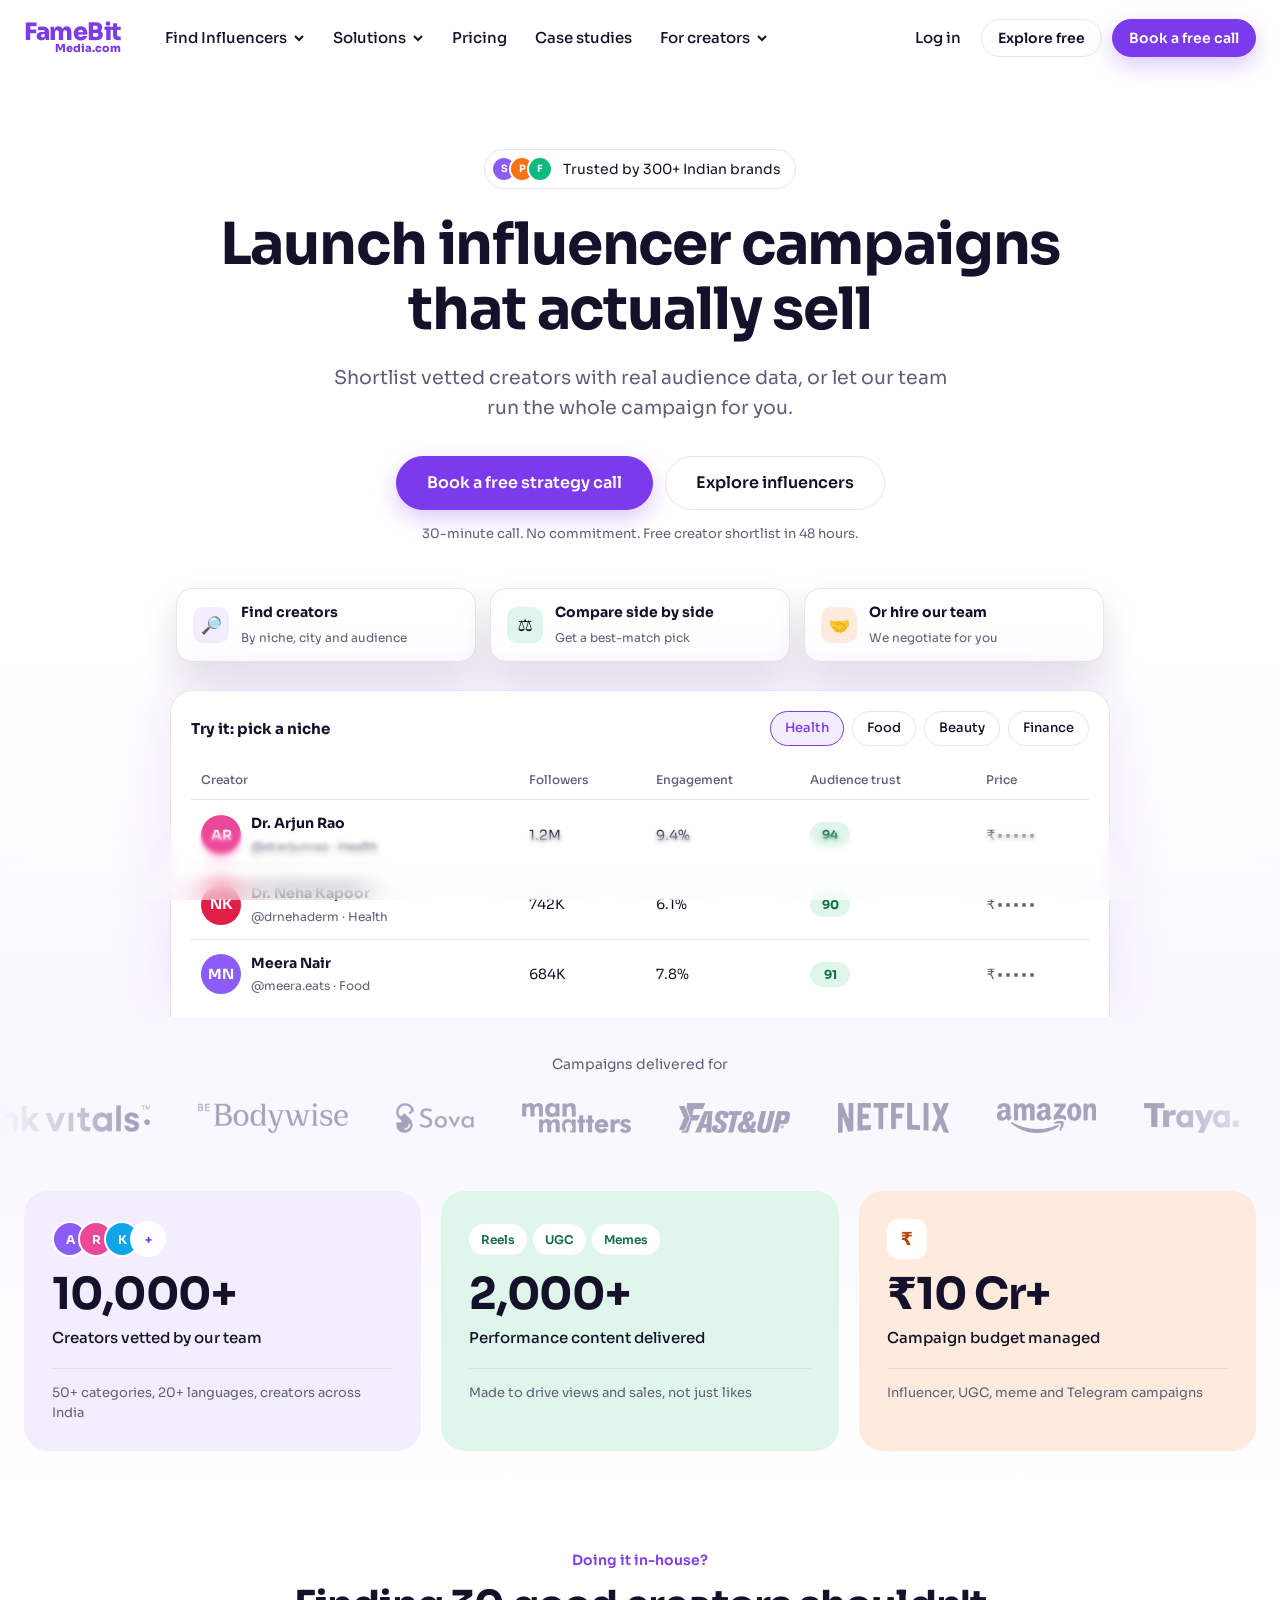
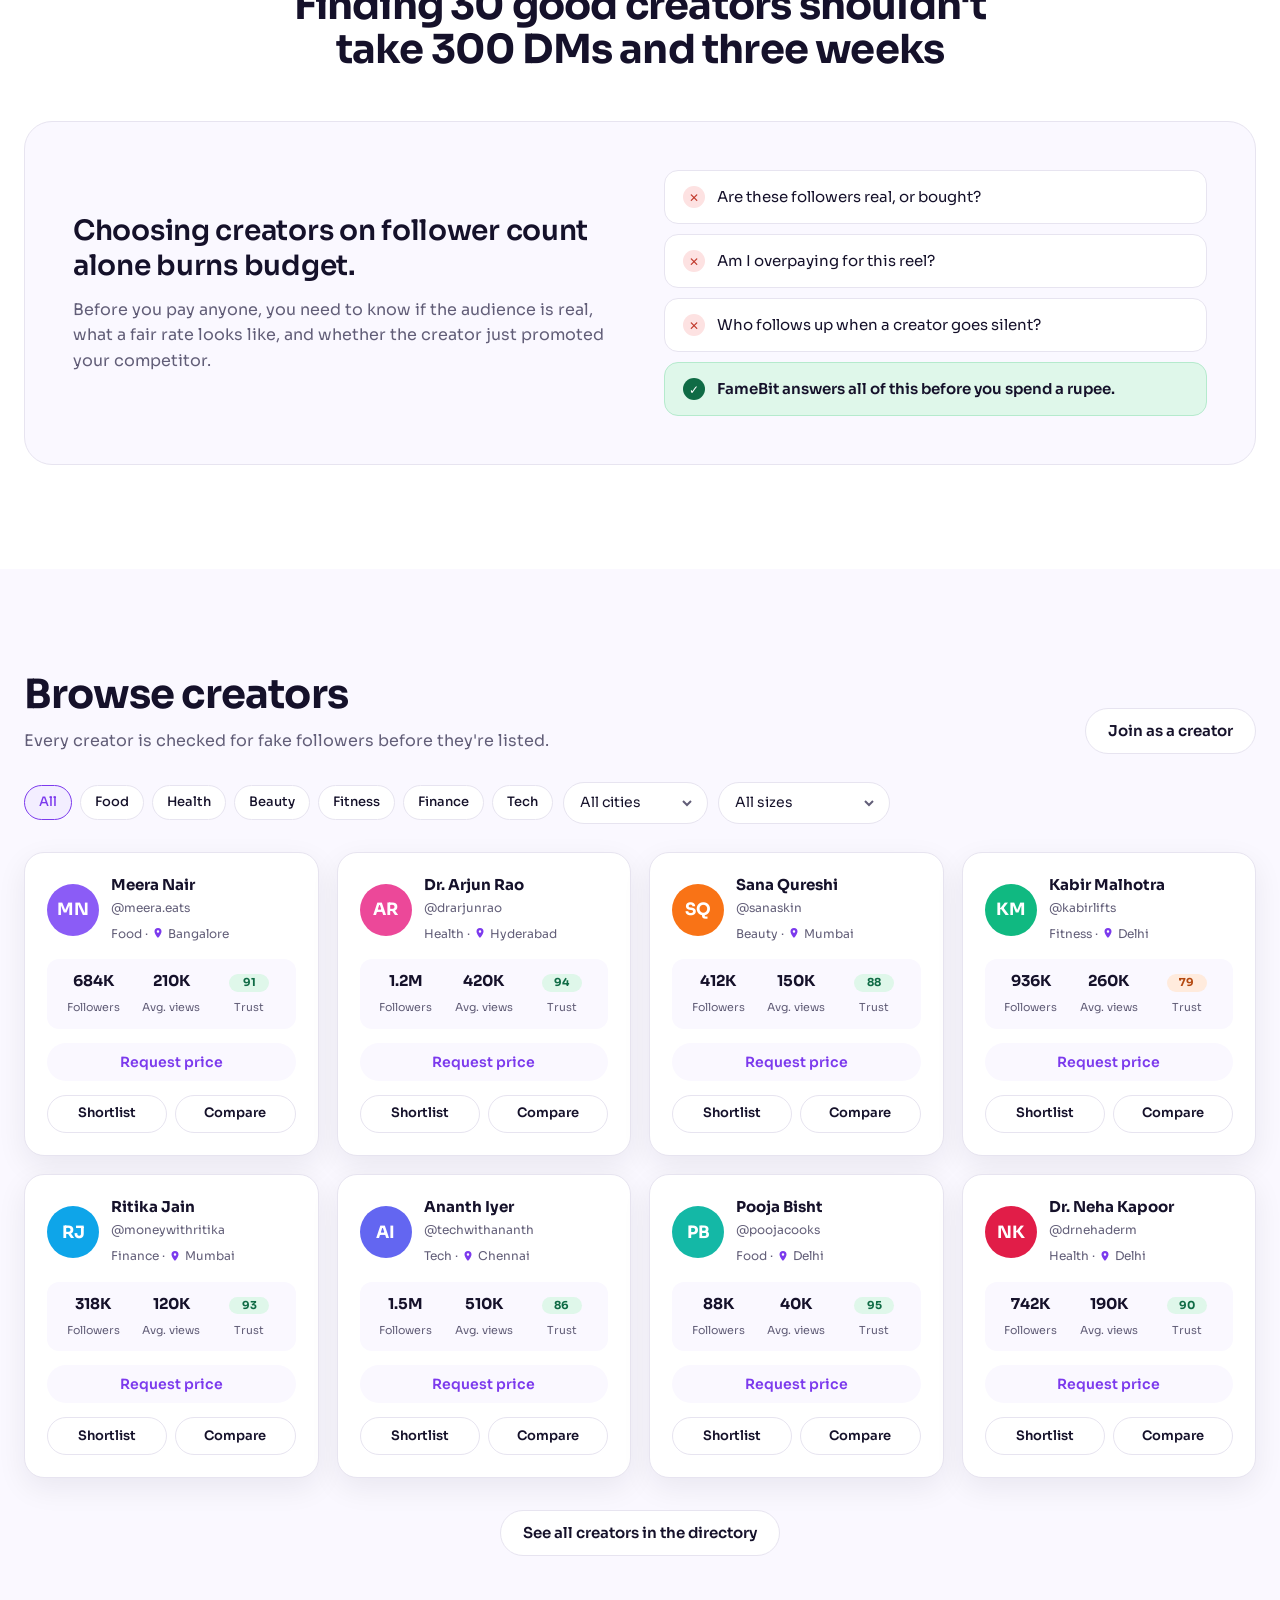
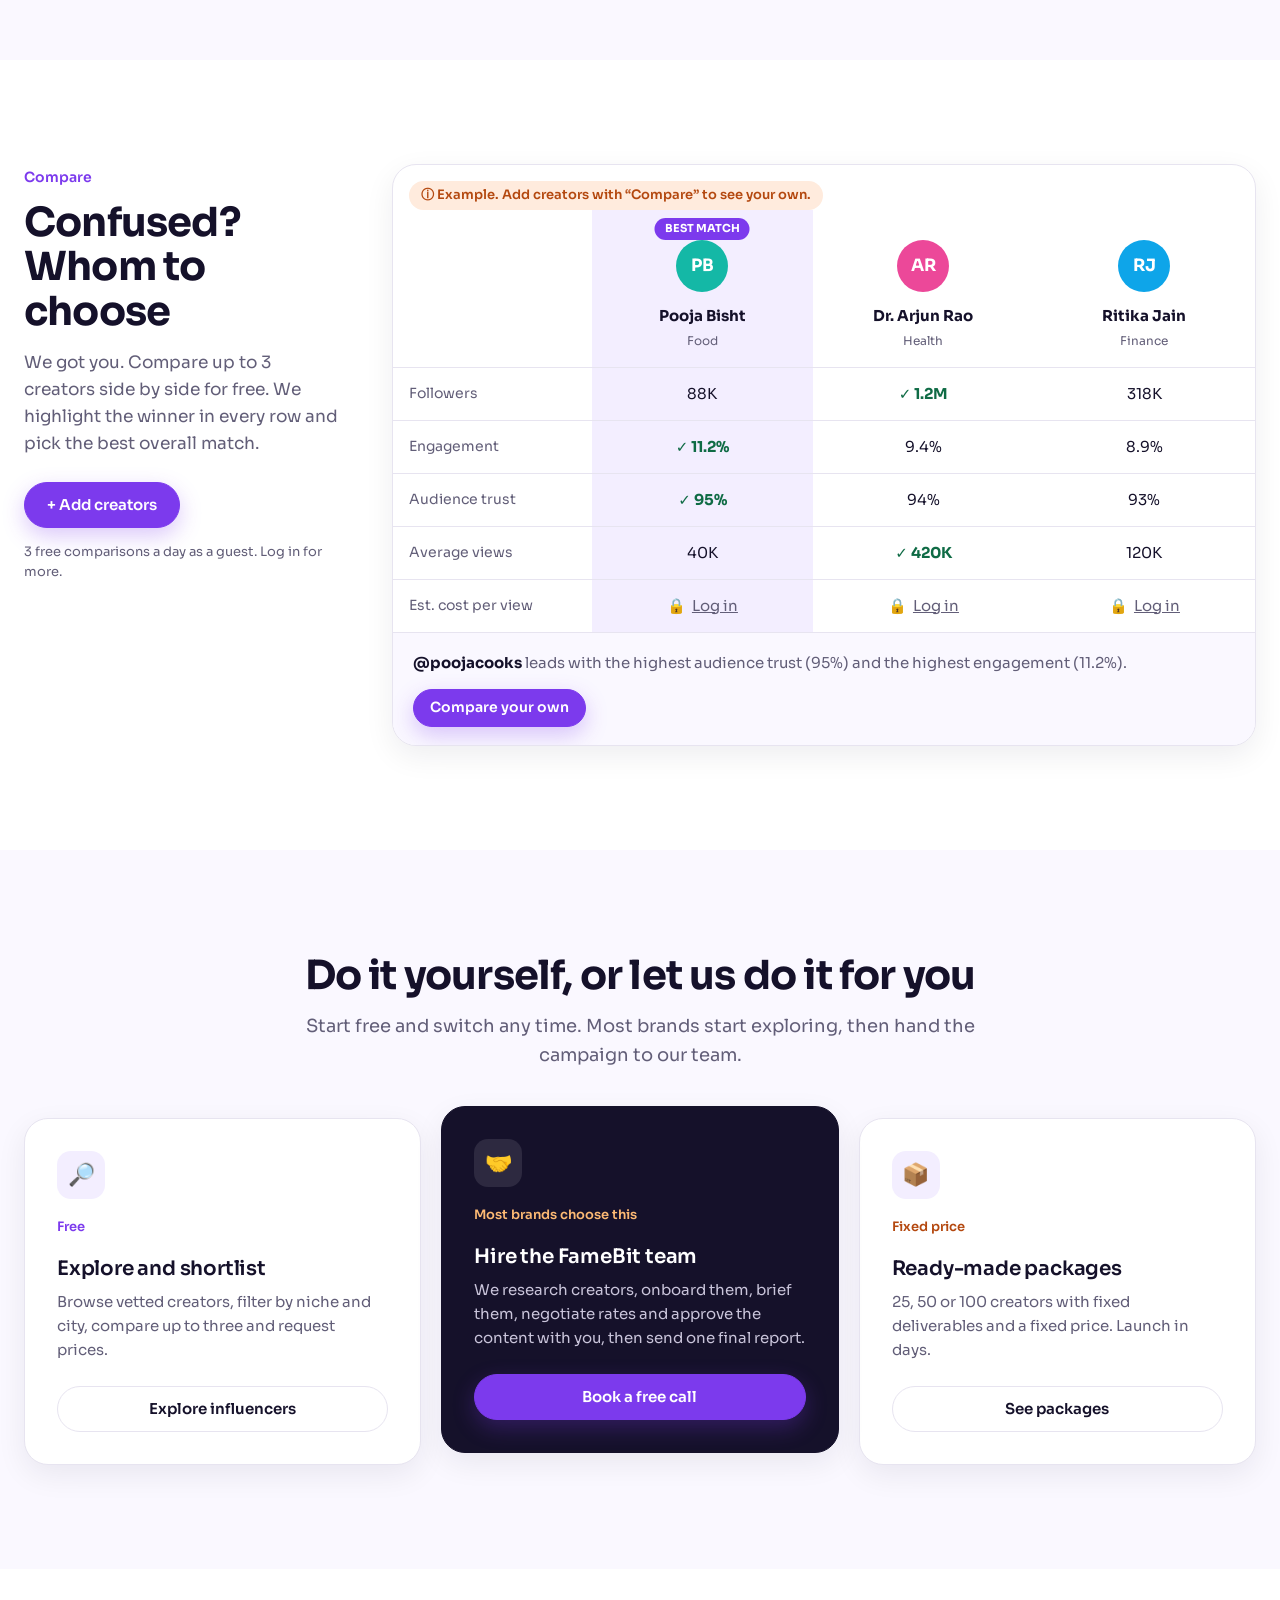
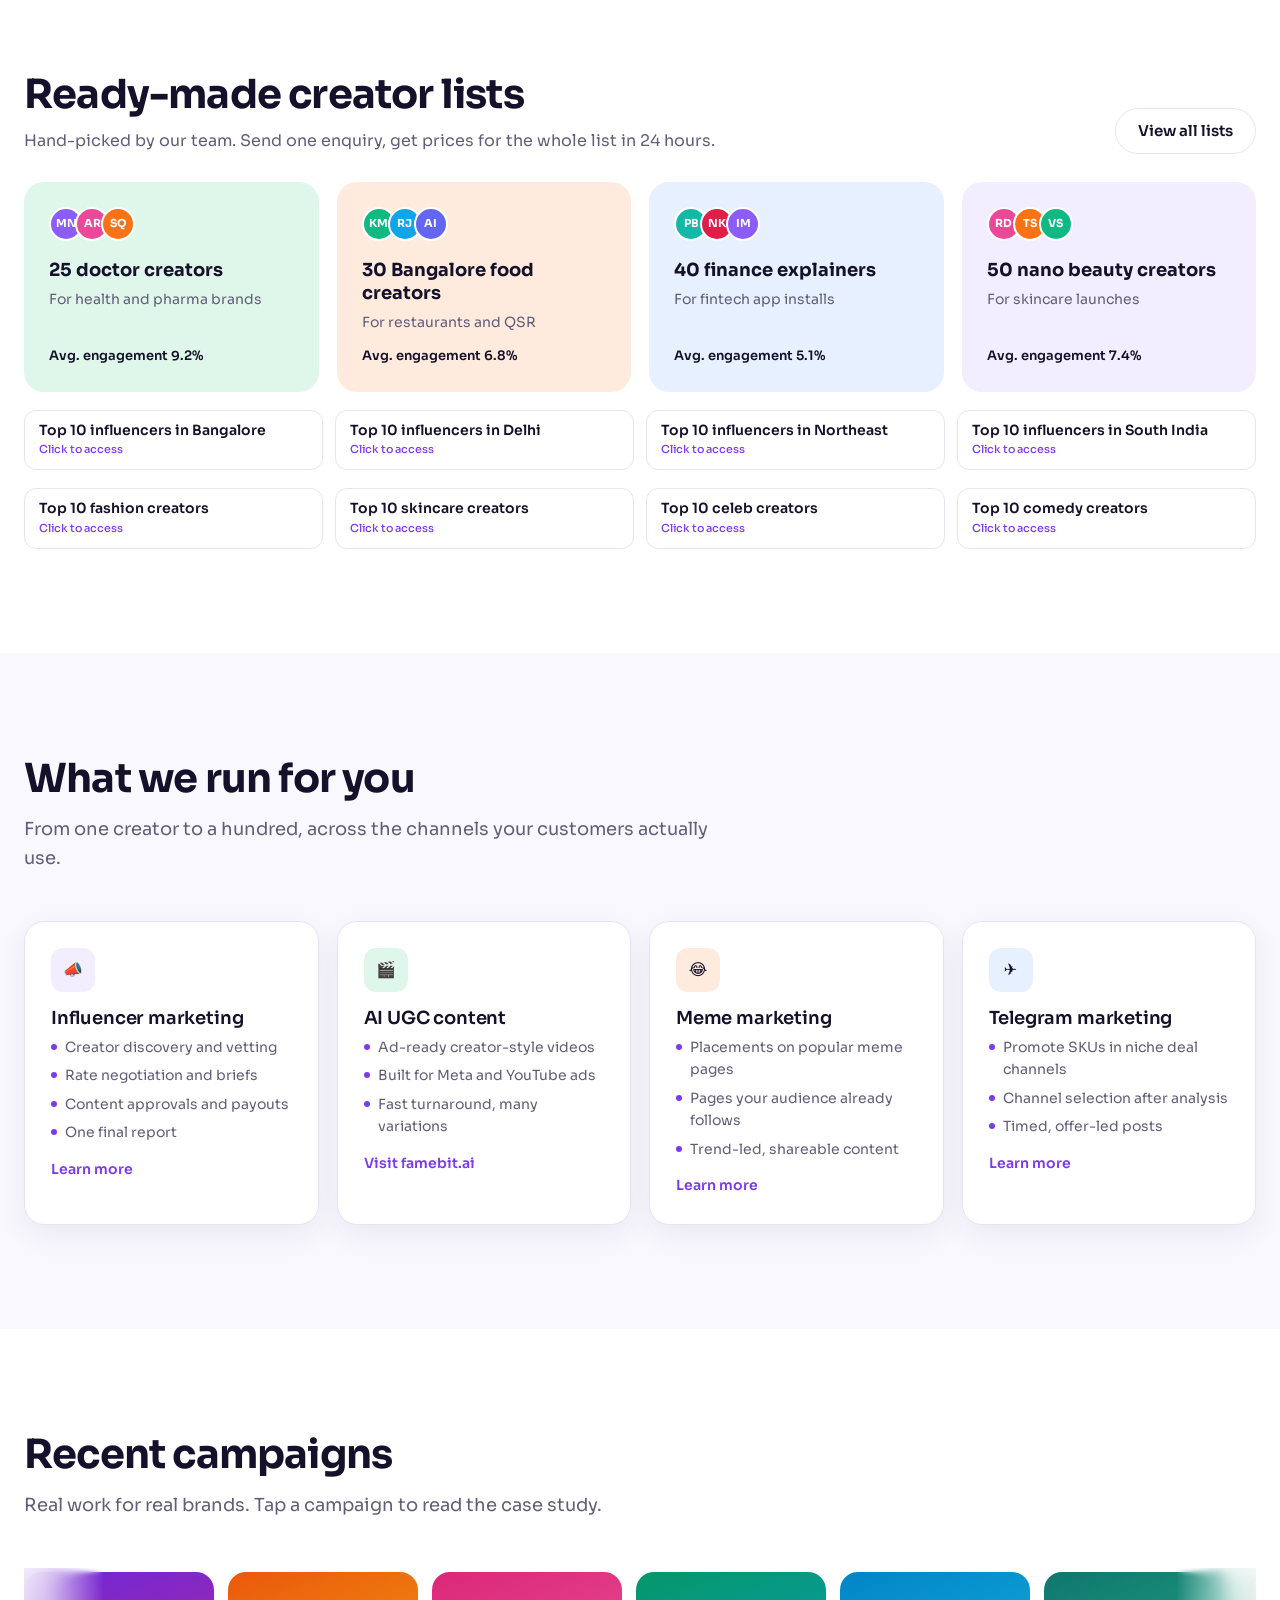
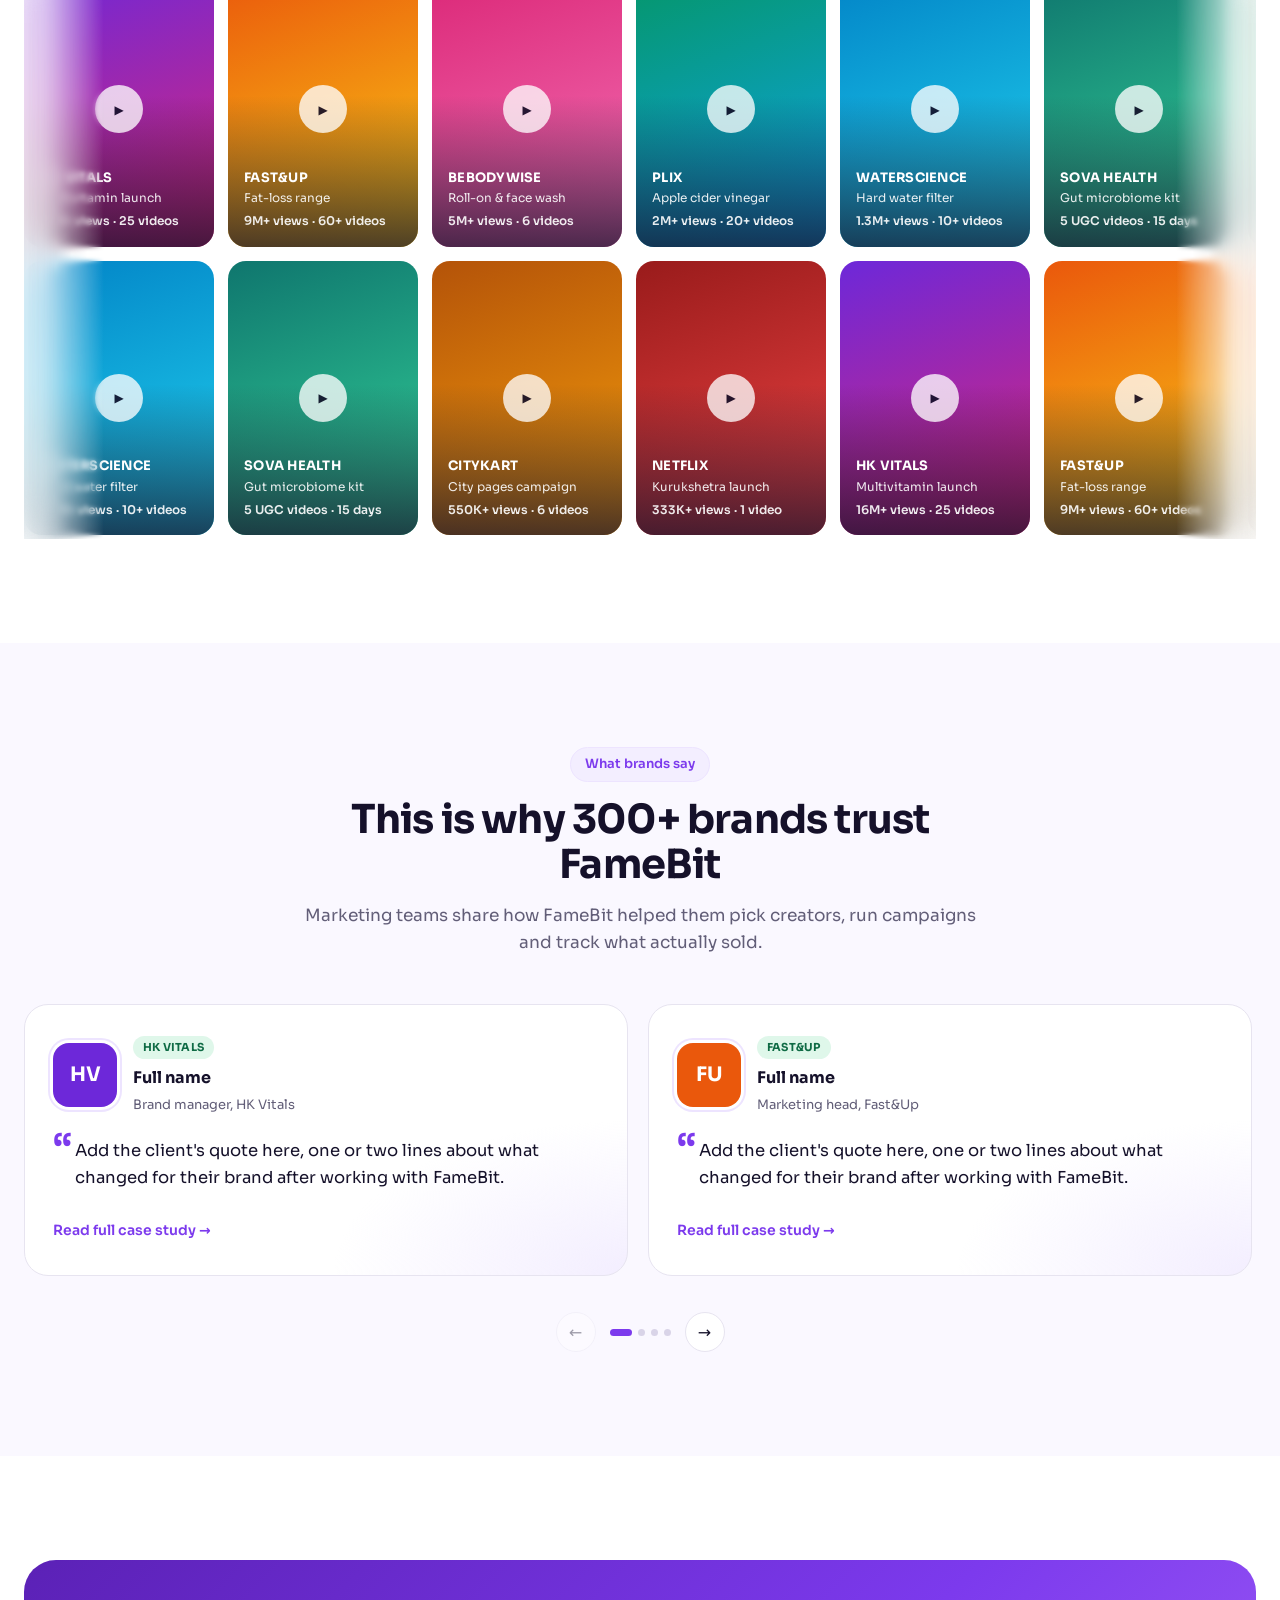
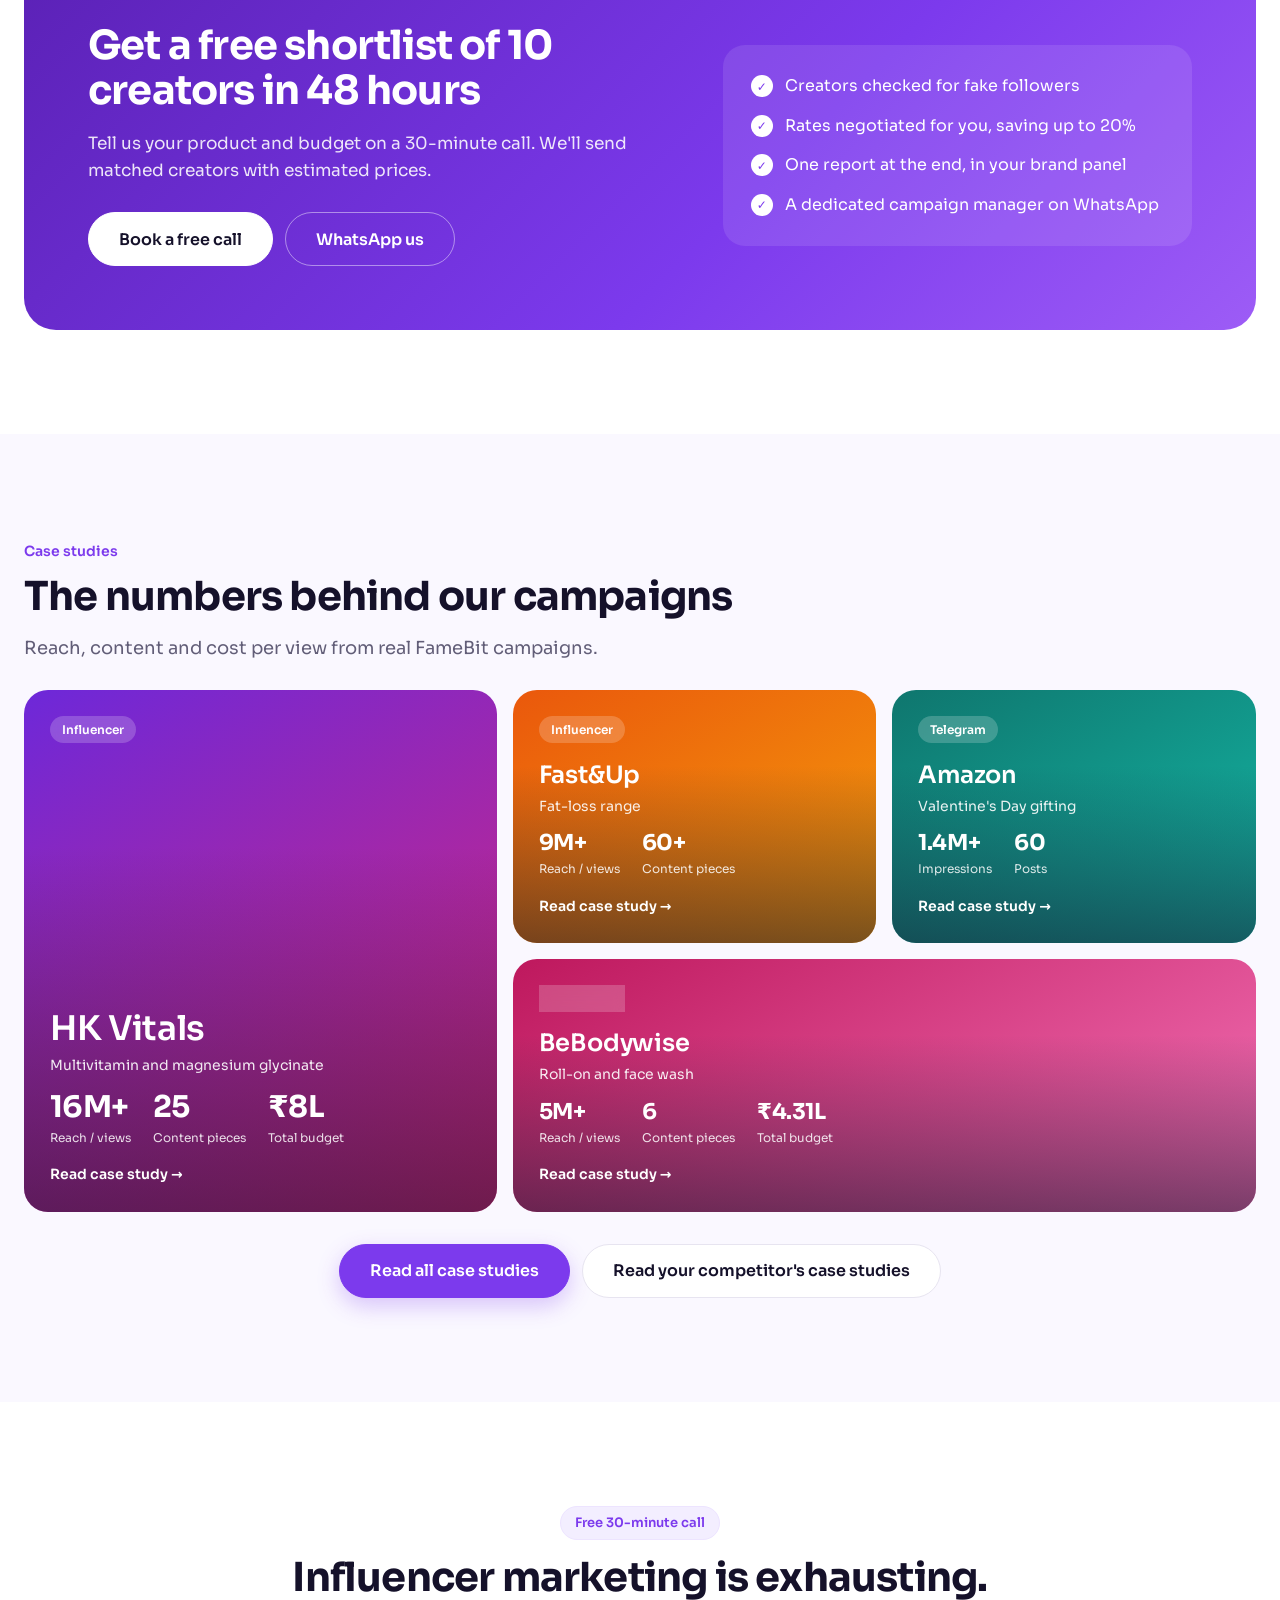
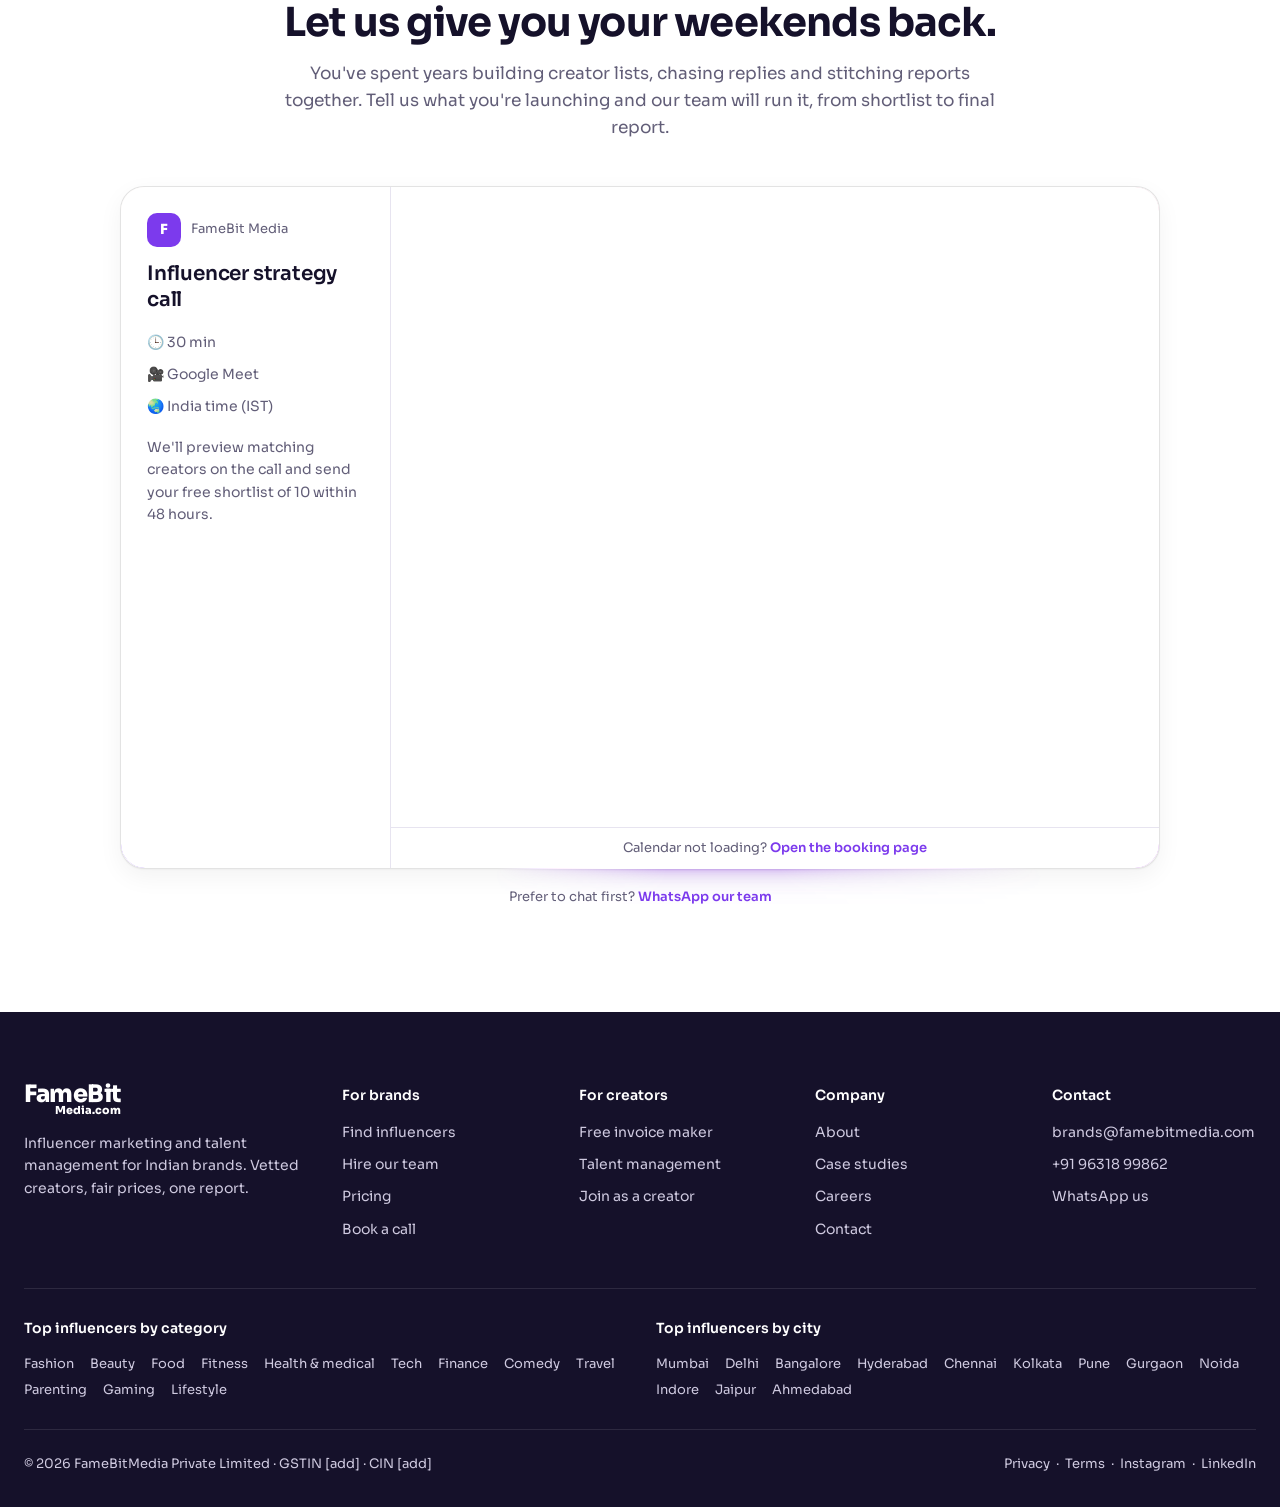
==== commit 05bf6b06: "Logo strip: add Fast&Up, Netflix, Amazon, Plix and Waterscience Backgrounds removed, trimmed and res" ====
--- a/index.html
+++ b/index.html
@@ -719,9 +719,11 @@
    A brand with no src (or a file that fails to load) falls back to grey text. */
 var LOGOS=[ /* r: width / height of the file. sq: square-ish logos, shown a little taller so they match the wide ones */
  {name:'HK Vitals',src:'logos/hk-vitals.webp',r:5.65},{name:'BeBodywise',src:'logos/bebodywise.webp',r:4.99},{name:'Sova',src:'logos/sova.webp',r:2.6},{name:'Man Matters',src:'logos/man-matters.webp',r:3.64},
+ {name:'Fast&Up',src:'logos/fast-and-up.webp',r:3.69},{name:'Netflix',src:'logos/netflix.webp',r:3.73},{name:'Amazon',src:'logos/amazon.webp',r:3.29},
  {name:'Traya',src:'logos/traya.webp',r:3.17},{name:'The Good Bug',src:'logos/the-good-bug.webp',r:4.04},{name:'Liquid I.V.',src:'logos/liquid-iv.webp',r:1.89,sq:1},{name:'Naturali',src:'logos/naturali.webp',r:4.8},
  {name:'JoyHealth',src:'logos/joyhealth.webp',r:6.52},{name:'Krishna\'s Herbal & Ayurveda',src:'logos/krishnas.webp',r:2.88},{name:'Elevate Now',src:'logos/elevate-now.webp',r:5.16},{name:'Asitis',src:'logos/asitis.webp',r:.75,sq:1},
- {name:'Red Skull',src:'logos/red-skull.webp',r:3.31},{name:'UpUrFit',src:'logos/upurfit.webp',r:1.15,sq:1},{name:'Unniyarcha',src:'logos/unniyarcha.webp',r:1.41,sq:1}
+ {name:'Red Skull',src:'logos/red-skull.webp',r:3.31},{name:'UpUrFit',src:'logos/upurfit.webp',r:1.15,sq:1},{name:'Unniyarcha',src:'logos/unniyarcha.webp',r:1.41,sq:1},
+ {name:'Plix',src:'logos/plix.webp',r:3.21},{name:'Waterscience',src:'logos/waterscience.webp',r:1.7,sq:1}
 ];
 (function(){
   /* Each logo is used as a mask over the text colour, so every logo is exactly the old grey. */
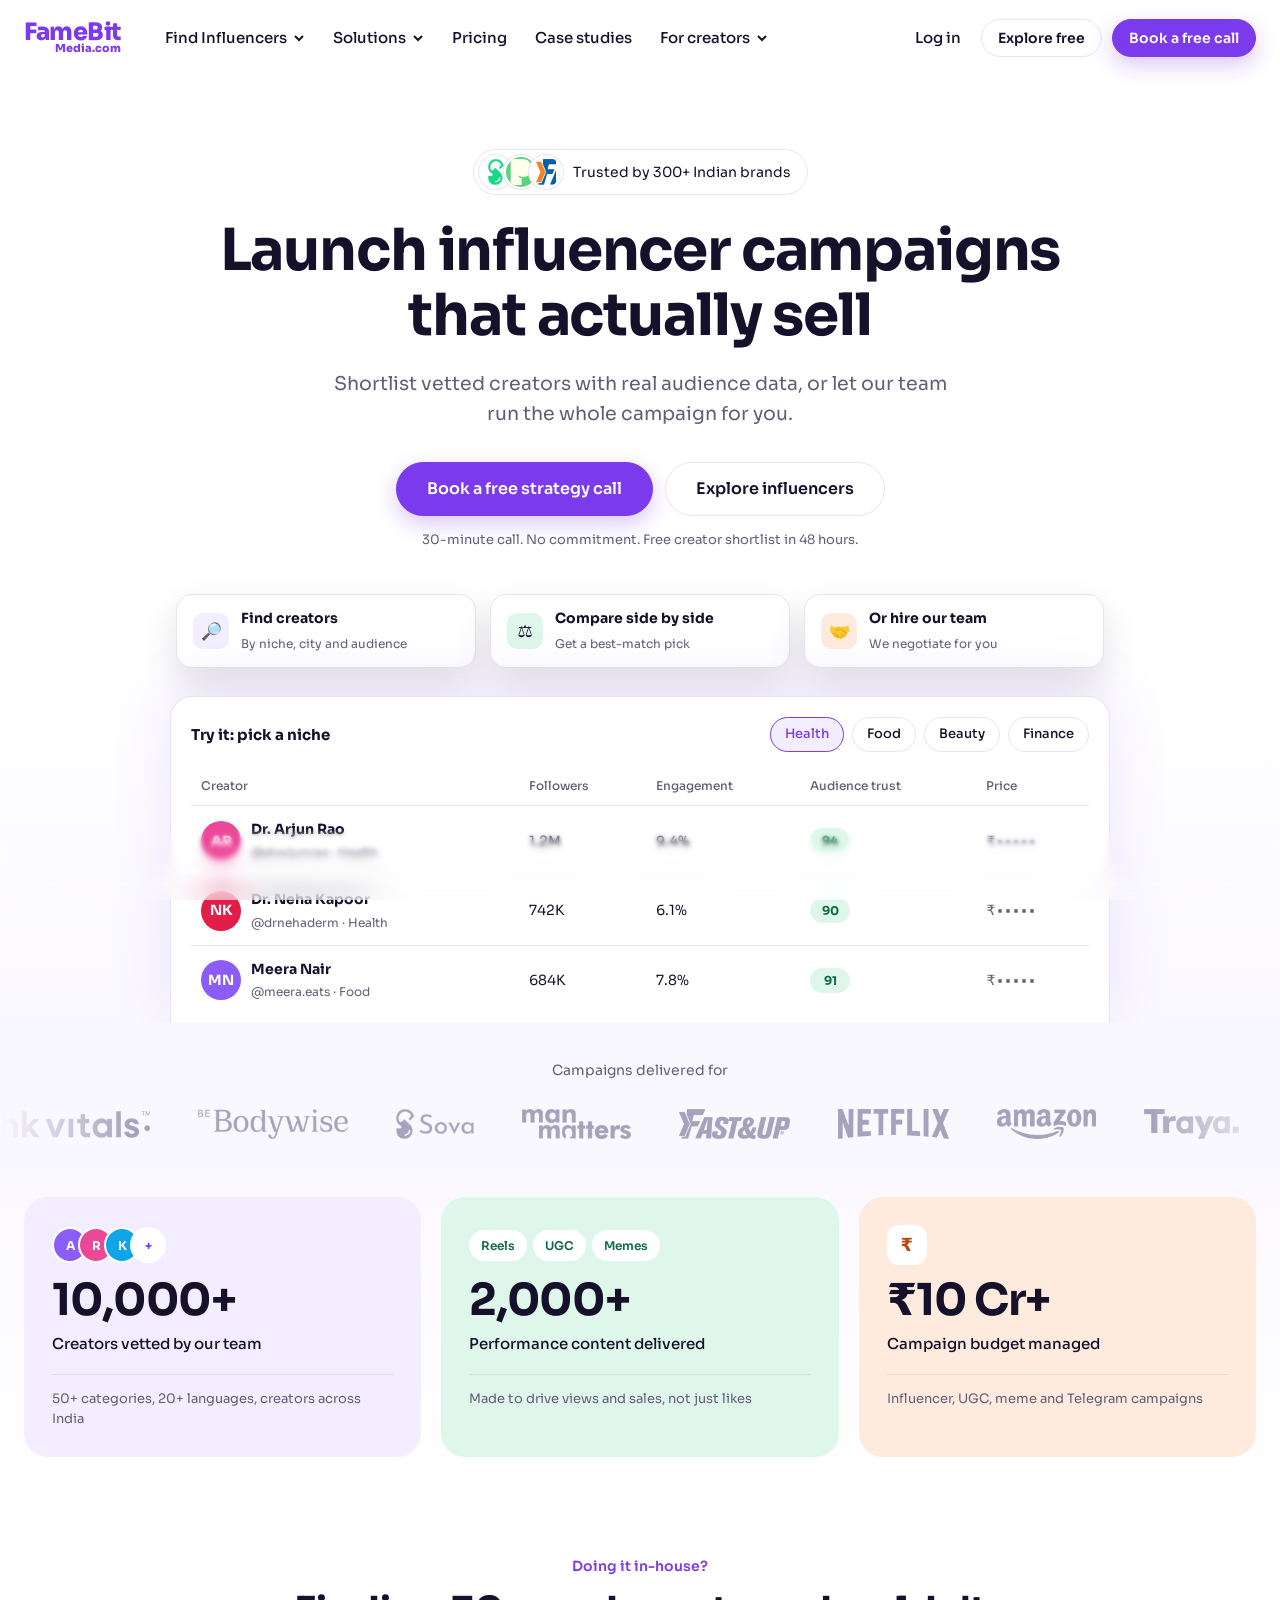
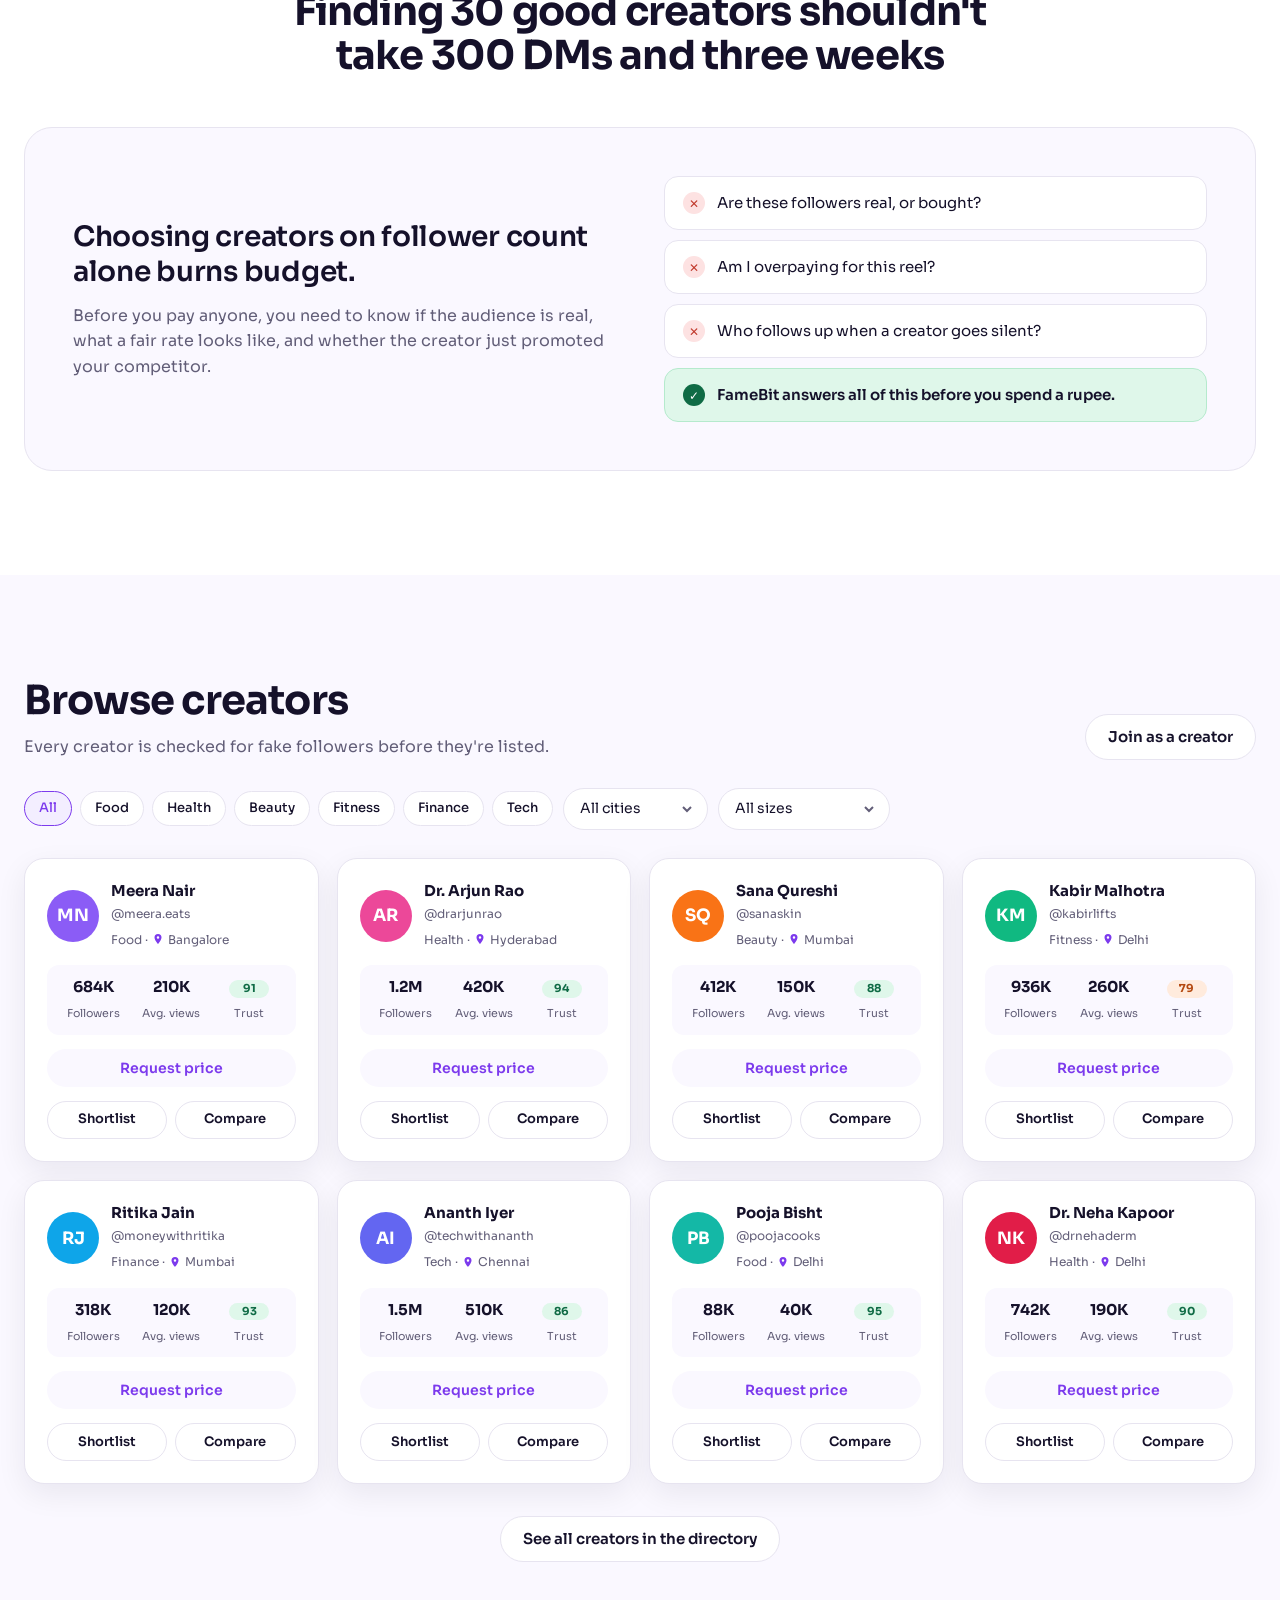
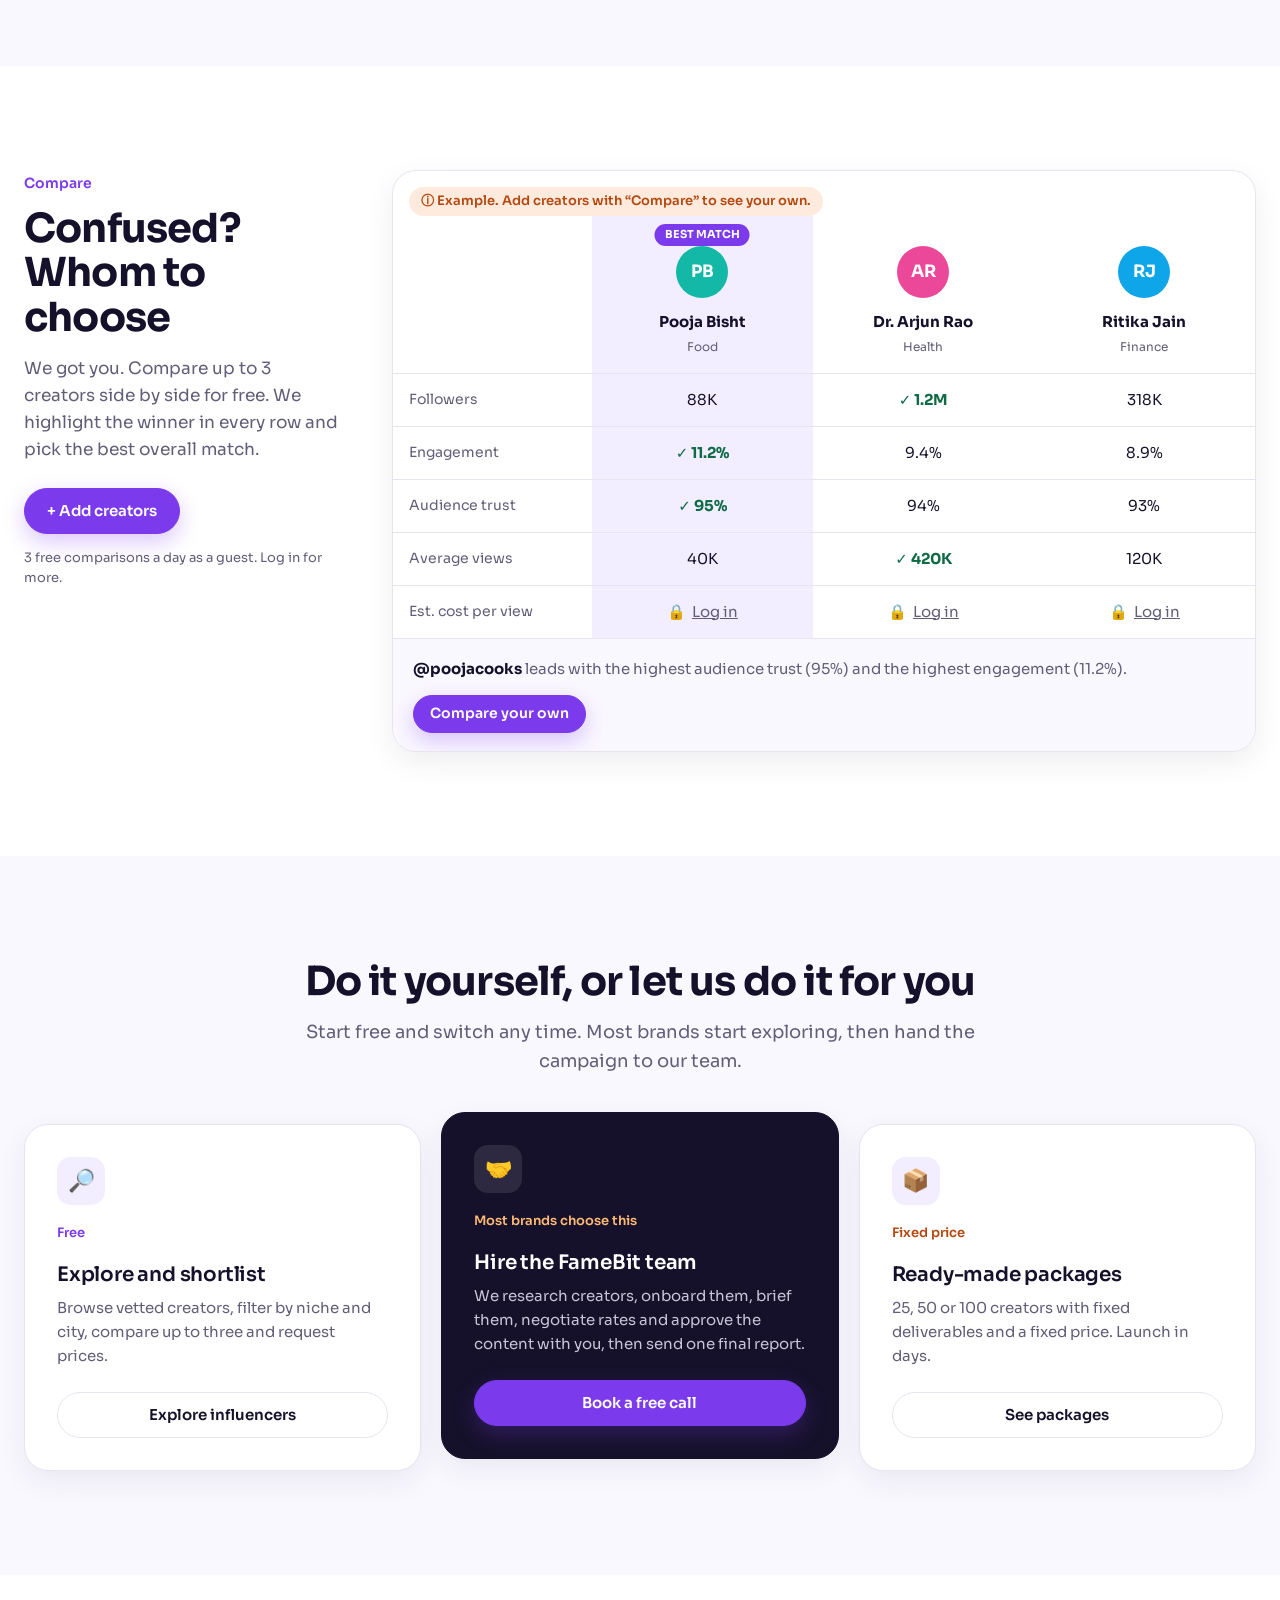
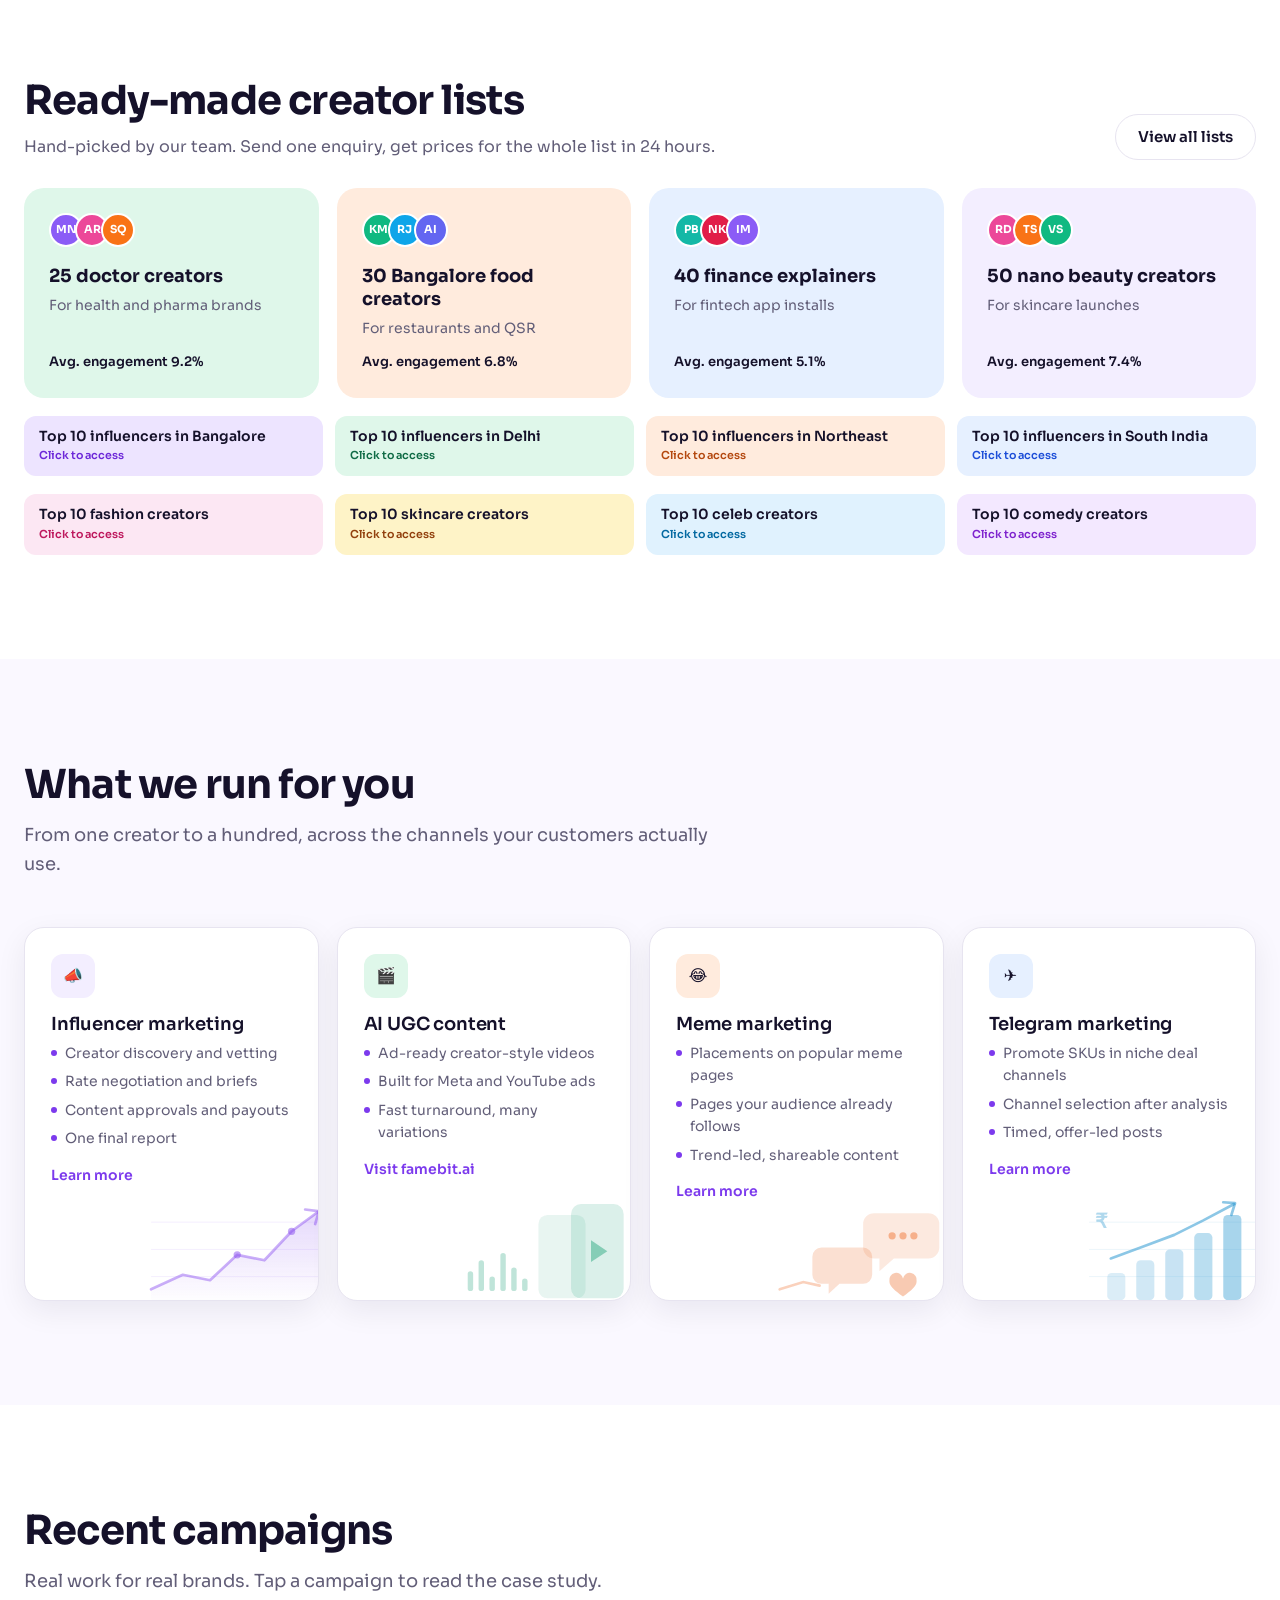
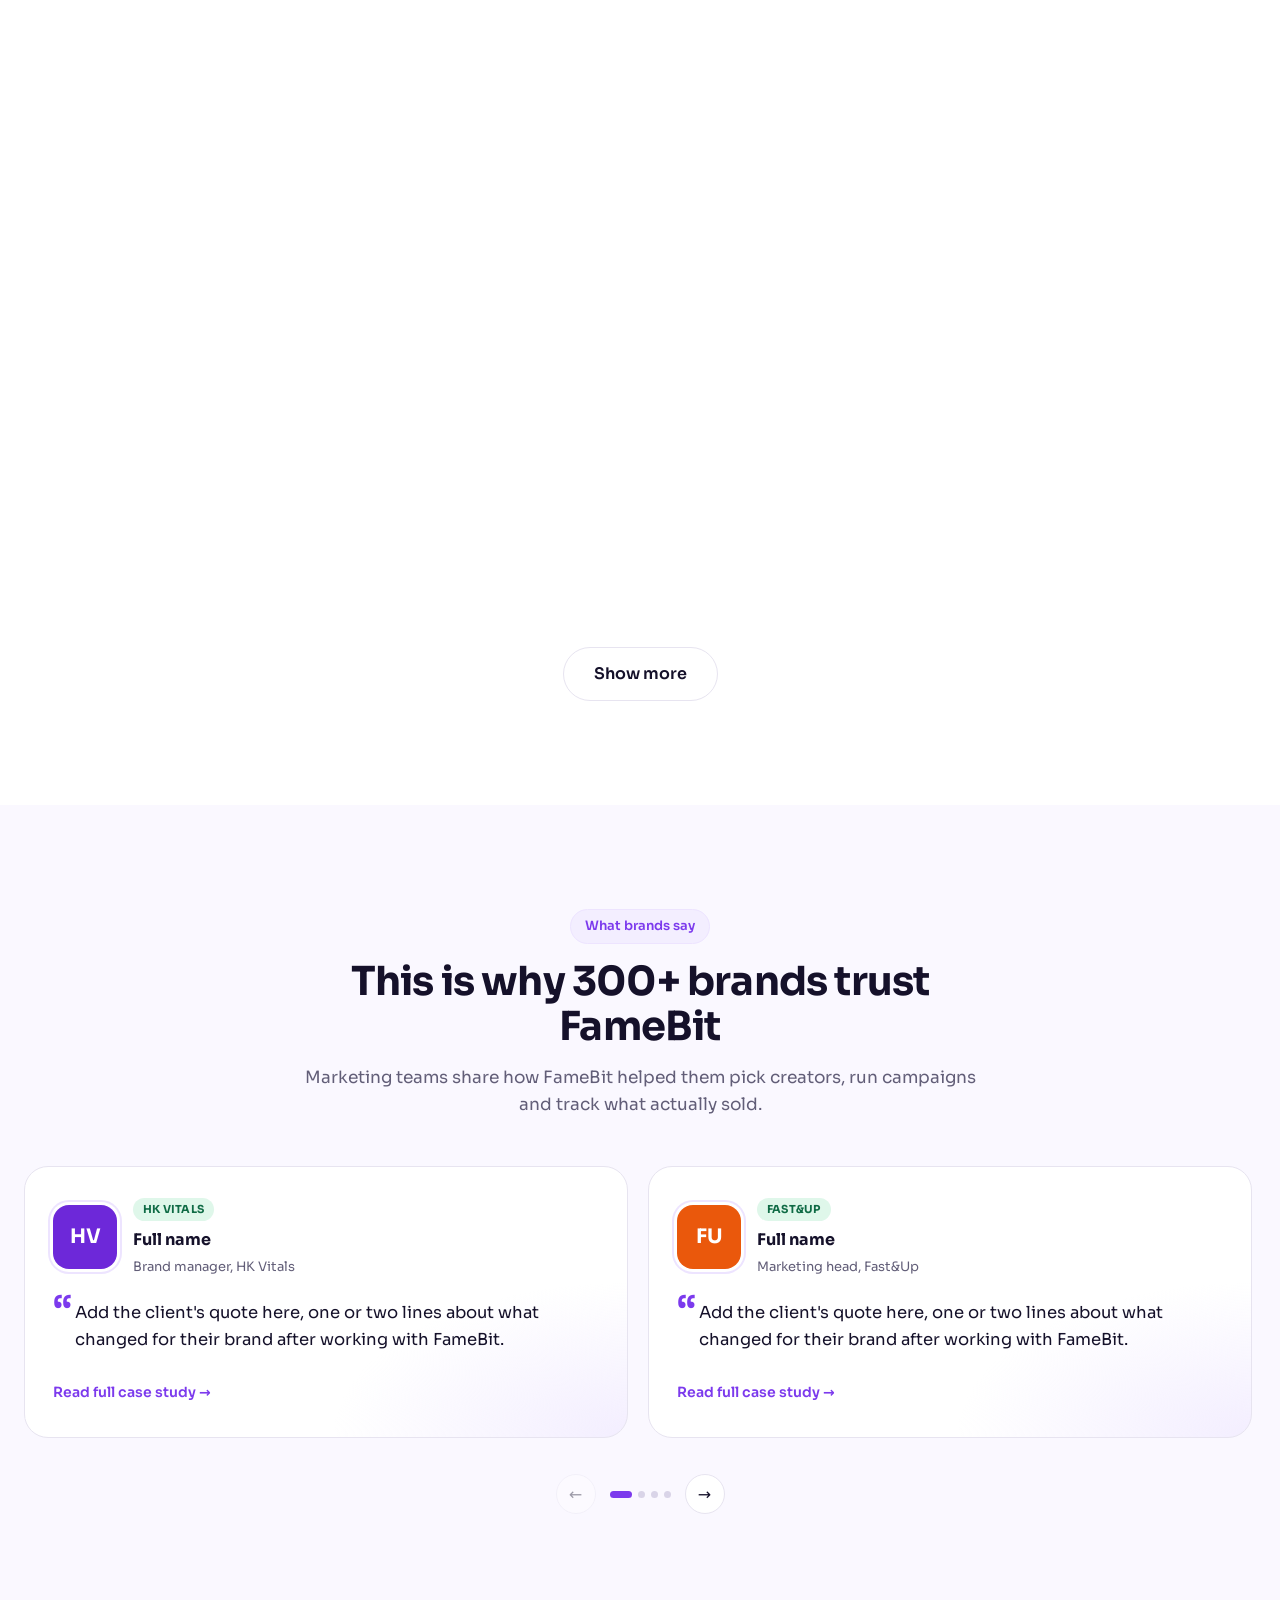
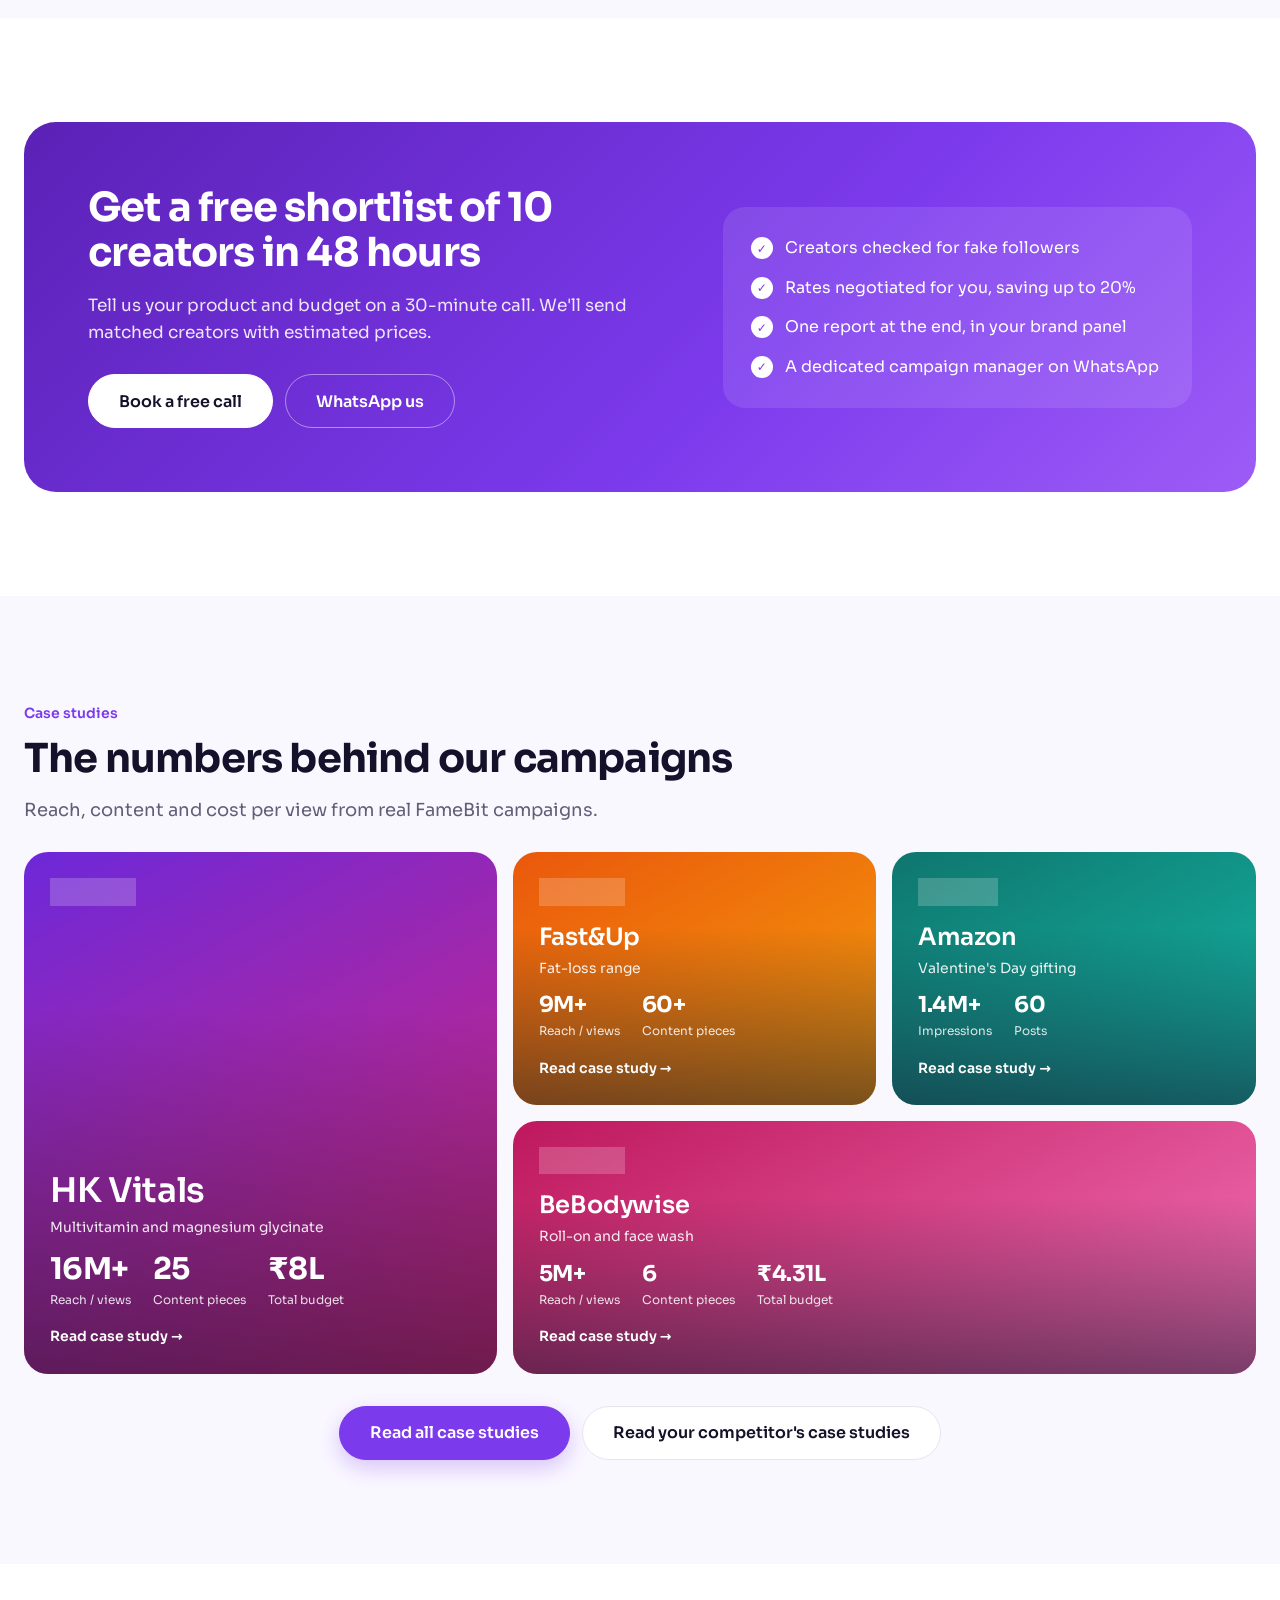
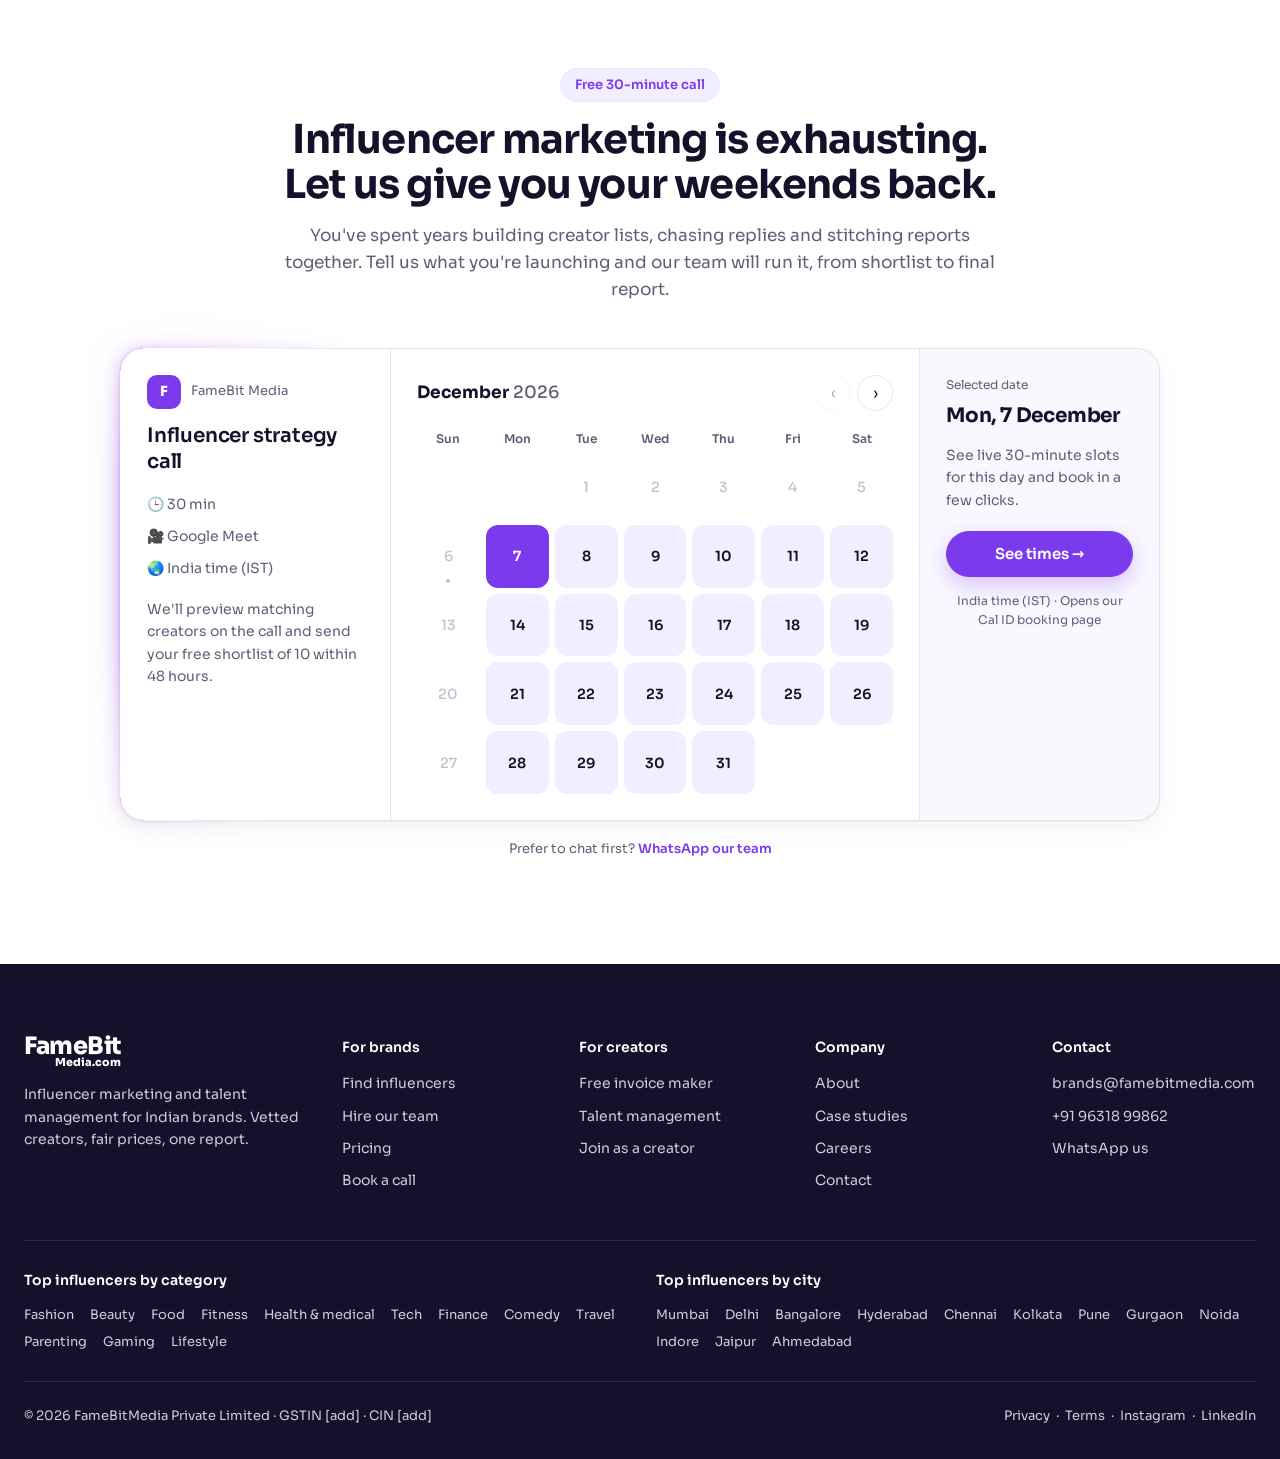
==== commit f0656398: "Homepage round 3: brand marks in hero badge, coloured list bars, service card graphics, dissolving c" ====
--- a/index.html
+++ b/index.html
@@ -12,7 +12,9 @@
 /* ---------- Hero ---------- */
 .hero{padding:72px 0 0;text-align:center;background:linear-gradient(180deg,#fff 0%,#fff 62%,var(--soft) 100%);overflow:hidden}
 .trust{display:inline-flex;align-items:center;gap:10px;border:1px solid var(--line);border-radius:var(--r-pill);padding:6px 14px 6px 6px;font-size:14px;background:#fff}
-.trust .faces{display:flex}.trust .faces .av{width:26px;height:26px;font-size:10px;border:2px solid #fff;margin-left:-8px}.trust .faces .av:first-child{margin-left:0}
+.trust{padding:5px 16px 5px 5px}
+.trust .faces{display:flex}.trust .faces .av{width:34px;height:34px;font-size:10px;border:2px solid #fff;margin-left:-9px;box-shadow:0 0 0 1px var(--line);overflow:hidden}
+.trust .faces .av.bm img{width:100%;height:100%;object-fit:contain;padding:2px}.trust .faces .av:first-child{margin-left:0}
 .hero h1{max-width:880px;margin:24px auto 0}
 .hero .sub{max-width:620px;margin:20px auto 0;font-size:19px;color:var(--mut)}
 .hero .ctas{display:flex;gap:12px;justify-content:center;flex-wrap:wrap;margin-top:32px}
@@ -152,11 +154,8 @@
 .meet-head h2{margin-top:16px}
 .meet-head p{color:var(--mut);margin-top:14px;font-size:17px}
 .frame{max-width:1040px;margin:0 auto}
-.sched{background:#fff;display:grid;grid-template-columns:270px minmax(0,1fr);min-height:640px}
-.s-embed{padding:0!important;min-width:0;display:flex;flex-direction:column}
-.s-embed iframe{flex:1;width:100%;min-height:640px;border:0;display:block}
-.s-embed .alt{padding:10px 16px;border-top:1px solid var(--line);font-size:13px;color:var(--mut);text-align:center}
-.s-embed .alt a{color:var(--p);font-weight:600}
+.sched{background:#fff;display:grid;grid-template-columns:270px minmax(0,1fr)}
+.s-embed{padding:0!important;min-width:0}
 .sched>div{padding:26px}
 .s-info{border-right:1px solid var(--line)}
 .s-info .org{display:flex;align-items:center;gap:10px;font-size:13px;color:var(--mut)}
@@ -217,14 +216,18 @@
 .list .m{margin-top:auto;font-size:13px;font-weight:600}
 
 .bars{display:grid;grid-template-columns:repeat(4,1fr);gap:12px;margin-top:18px}
-.bar{display:flex;flex-direction:column;gap:2px;text-align:left;border:1px solid var(--line);background:#fff;border-radius:12px;padding:10px 14px;cursor:pointer;transition:border-color .15s,background .15s}
-.bar:hover{border-color:var(--p);background:var(--lav)}
+.bar{--bg:var(--lav);--ink:var(--p);display:flex;flex-direction:column;gap:2px;text-align:left;border:1px solid transparent;background:var(--bg);border-radius:12px;padding:10px 14px;cursor:pointer;transition:border-color .15s,background .15s}
+.bar:hover{border-color:var(--ink)}
+.bar:nth-child(4n+1){--bg:#EDE4FF;--ink:#6D28D9}.bar:nth-child(4n+2){--bg:#DFF7EA;--ink:#0F6B45}.bar:nth-child(4n+3){--bg:#FFEBDD;--ink:#B4480F}.bar:nth-child(4n+4){--bg:#E6F0FF;--ink:#1D4ED8}
+#barsCat .bar:nth-child(4n+1){--bg:#FCE7F3;--ink:#BE185D}#barsCat .bar:nth-child(4n+2){--bg:#FEF3C7;--ink:#92400E}#barsCat .bar:nth-child(4n+3){--bg:#E0F2FE;--ink:#0369A1}#barsCat .bar:nth-child(4n+4){--bg:#F3E8FF;--ink:#7E22CE}
 .bar b{font-size:14px;font-weight:600;line-height:1.35}
-.bar small{font-size:11px;color:var(--p);font-weight:500}
+.bar small{font-size:11px;color:var(--ink);font-weight:600}
 
 /* ---------- Services ---------- */
 .svc{display:grid;grid-template-columns:repeat(4,1fr);gap:18px}
-.svc .card{padding:26px;border-radius:20px}
+.svc .card{padding:26px 26px 96px;border-radius:20px;position:relative;overflow:hidden}
+.svc .card>*{position:relative;z-index:1}
+.svc .card>.art{position:absolute;right:-6px;bottom:-4px;width:62%;height:auto;z-index:0;pointer-events:none;opacity:.9}
 .svc h3{font-size:18px;margin:16px 0 8px}
 .svc p{font-size:14px;color:var(--mut)}
 .svc ul{list-style:none;margin:0;padding:0;display:grid;gap:6px;font-size:14px;color:var(--mut)}
@@ -232,12 +235,14 @@
 .svc a.more{display:inline-block;margin-top:14px;font-size:14px;font-weight:600;color:var(--p)}
 
 /* ---------- Results ---------- */
-.camps{position:relative;overflow:hidden;display:grid;gap:14px;padding:4px 0}
+.camps{position:relative;overflow:hidden;display:grid;gap:14px;padding:4px 0;
+  /* videos dissolve into the page at both sides: no hard edge or panel */
+  -webkit-mask-image:linear-gradient(90deg,transparent 0,rgba(0,0,0,.35) 5%,#000 18%,#000 82%,rgba(0,0,0,.35) 95%,transparent 100%);
+  mask-image:linear-gradient(90deg,transparent 0,rgba(0,0,0,.35) 5%,#000 18%,#000 82%,rgba(0,0,0,.35) 95%,transparent 100%)}
+.camps-more{text-align:center;margin-top:32px}
 .camp-row{display:flex;gap:14px;width:max-content;animation:mq 48s linear infinite}
 .camp-row.rev{animation-direction:reverse}
 .camps:hover .camp-row,.camps:focus-within .camp-row{animation-play-state:paused}
-.camps .fade{position:absolute;top:0;bottom:0;width:80px;z-index:2;pointer-events:none}
-.camps .fade.l{left:0;background:linear-gradient(90deg,#fff,rgba(255,255,255,0))}.camps .fade.r{right:0;background:linear-gradient(270deg,#fff,rgba(255,255,255,0))}
 .camp{flex:none;width:190px;border-radius:18px;aspect-ratio:9/13;position:relative;overflow:hidden;color:#fff;display:flex;flex-direction:column;justify-content:flex-end;padding:16px}
 .camp::after{content:"";position:absolute;inset:0;background:linear-gradient(180deg,transparent 45%,rgba(21,17,42,.75))}
 .camp>*{position:relative;z-index:1}
@@ -285,7 +290,7 @@
   .s-info{border-right:0;border-bottom:1px solid var(--line)}
   .path.dark{transform:none}
   .grid,.lists,.svc{grid-template-columns:1fr 1fr}
-  .camp{width:160px}.camps .fade{width:40px}
+  .camp{width:160px}
   .prob,.band{padding:32px}
   .fcard{display:none}
   .nudge{left:16px;right:16px;bottom:84px;width:auto}
@@ -355,7 +360,7 @@
 <!-- HERO -->
 <section class="hero">
   <div class="wrap">
-    <span class="trust"><span class="faces"><i class="av" style="background:#8B5CF6">S</i><i class="av" style="background:#F97316">P</i><i class="av" style="background:#10B981">F</i></span>Trusted by 300+ Indian brands</span>
+    <span class="trust"><span class="faces"><i class="av bm" style="background:#fff"><img src="logos/mark-sova.webp" alt=""></i><i class="av bm" style="background:#5DD27C"><img src="logos/mark-plix.webp" alt=""></i><i class="av bm" style="background:#fff"><img src="logos/mark-fast-and-up.webp" alt=""></i></span>Trusted by 300+ Indian brands</span>
     <h1>Launch influencer campaigns that actually sell</h1>
     <p class="sub">Shortlist vetted creators with real audience data, or let our team run the whole campaign for you.</p>
     <div class="ctas">
@@ -494,10 +499,10 @@
   <div class="wrap">
     <div class="sec-head"><h2>What we run for you</h2><p>From one creator to a hundred, across the channels your customers actually use.</p></div>
     <div class="svc">
-      <div class="card"><div class="ico" style="width:44px;height:44px;border-radius:12px;background:var(--lav);display:flex;align-items:center;justify-content:center">📣</div><h3>Influencer marketing</h3><ul><li>Creator discovery and vetting</li><li>Rate negotiation and briefs</li><li>Content approvals and payouts</li><li>One final report</li></ul><a class="more" href="#">Learn more</a></div>
-      <div class="card"><div class="ico" style="width:44px;height:44px;border-radius:12px;background:var(--mint);display:flex;align-items:center;justify-content:center">🎬</div><h3>AI UGC content</h3><ul><li>Ad-ready creator-style videos</li><li>Built for Meta and YouTube ads</li><li>Fast turnaround, many variations</li></ul><a class="more" href="https://famebit.ai" target="_blank" rel="noopener">Visit famebit.ai</a></div>
-      <div class="card"><div class="ico" style="width:44px;height:44px;border-radius:12px;background:var(--peach);display:flex;align-items:center;justify-content:center">😂</div><h3>Meme marketing</h3><ul><li>Placements on popular meme pages</li><li>Pages your audience already follows</li><li>Trend-led, shareable content</li></ul><a class="more" href="#">Learn more</a></div>
-      <div class="card"><div class="ico" style="width:44px;height:44px;border-radius:12px;background:var(--sky);display:flex;align-items:center;justify-content:center">✈️</div><h3>Telegram marketing</h3><ul><li>Promote SKUs in niche deal channels</li><li>Channel selection after analysis</li><li>Timed, offer-led posts</li></ul><a class="more" href="#">Learn more</a></div>
+      <div class="card"><svg class="art" viewBox="0 0 200 120" aria-hidden="true"><defs><linearGradient id="gA" x1="0" y1="0" x2="0" y2="1"><stop offset="0" stop-color="#7C3AED" stop-opacity=".22"/><stop offset="1" stop-color="#7C3AED" stop-opacity="0"/></linearGradient></defs><g stroke="#7C3AED" stroke-opacity=".10"><path d="M10 30H195M10 60H195M10 90H195"/></g><path d="M10 104 L45 88 L75 94 L105 66 L135 72 L165 40 L195 18 V120 H10Z" fill="url(#gA)"/><path d="M10 104 L45 88 L75 94 L105 66 L135 72 L165 40 L195 18" fill="none" stroke="#7C3AED" stroke-opacity=".45" stroke-width="3" stroke-linejoin="round" stroke-linecap="round"/><g fill="#7C3AED" fill-opacity=".5"><circle cx="105" cy="66" r="4"/><circle cx="165" cy="40" r="4"/></g><path d="M180 16 L195 18 L191 32" fill="none" stroke="#7C3AED" stroke-opacity=".45" stroke-width="3" stroke-linecap="round" stroke-linejoin="round"/></svg><div class="ico" style="width:44px;height:44px;border-radius:12px;background:var(--lav);display:flex;align-items:center;justify-content:center">📣</div><h3>Influencer marketing</h3><ul><li>Creator discovery and vetting</li><li>Rate negotiation and briefs</li><li>Content approvals and payouts</li><li>One final report</li></ul><a class="more" href="#">Learn more</a></div>
+      <div class="card"><svg class="art" viewBox="0 0 200 120" aria-hidden="true"><g fill="#059669"><rect x="92" y="22" width="52" height="92" rx="10" fill-opacity=".10"/><rect x="128" y="10" width="58" height="104" rx="11" fill-opacity=".16"/><path d="M150 50 L168 62 L150 74Z" fill-opacity=".45"/></g><g fill="#059669" fill-opacity=".28"><rect x="14" y="84" width="6" height="22" rx="3"/><rect x="26" y="72" width="6" height="34" rx="3"/><rect x="38" y="90" width="6" height="16" rx="3"/><rect x="50" y="64" width="6" height="42" rx="3"/><rect x="62" y="80" width="6" height="26" rx="3"/><rect x="74" y="92" width="6" height="14" rx="3"/></g></svg><div class="ico" style="width:44px;height:44px;border-radius:12px;background:var(--mint);display:flex;align-items:center;justify-content:center">🎬</div><h3>AI UGC content</h3><ul><li>Ad-ready creator-style videos</li><li>Built for Meta and YouTube ads</li><li>Fast turnaround, many variations</li></ul><a class="more" href="https://famebit.ai" target="_blank" rel="noopener">Visit famebit.ai</a></div>
+      <div class="card"><svg class="art" viewBox="0 0 200 120" aria-hidden="true"><g fill="#EA580C"><path d="M118 20h60a12 12 0 0 1 12 12v26a12 12 0 0 1-12 12h-38l-16 14v-14h-6a12 12 0 0 1-12-12V32a12 12 0 0 1 12-12z" fill-opacity=".14"/><path d="M60 58h46a10 10 0 0 1 10 10v20a10 10 0 0 1-10 10H80l-12 11V98h-8a10 10 0 0 1-10-10V68a10 10 0 0 1 10-10z" fill-opacity=".20"/></g><g fill="#EA580C" fill-opacity=".45"><circle cx="138" cy="45" r="4"/><circle cx="150" cy="45" r="4"/><circle cx="162" cy="45" r="4"/></g><path d="M150 112c-9-7-15-11-15-17a7 7 0 0 1 15-3 7 7 0 0 1 15 3c0 6-6 10-15 17z" fill="#EA580C" fill-opacity=".35"/><path d="M14 104 L40 96 L58 100" fill="none" stroke="#EA580C" stroke-opacity=".3" stroke-width="3" stroke-linecap="round"/></svg><div class="ico" style="width:44px;height:44px;border-radius:12px;background:var(--peach);display:flex;align-items:center;justify-content:center">😂</div><h3>Meme marketing</h3><ul><li>Placements on popular meme pages</li><li>Pages your audience already follows</li><li>Trend-led, shareable content</li></ul><a class="more" href="#">Learn more</a></div>
+      <div class="card"><svg class="art" viewBox="0 0 200 120" aria-hidden="true"><g stroke="#0284C7" stroke-opacity=".10"><path d="M10 30H195M10 60H195M10 90H195"/></g><g fill="#0284C7"><rect x="30" y="86" width="20" height="30" rx="5" fill-opacity=".16"/><rect x="62" y="72" width="20" height="44" rx="5" fill-opacity=".20"/><rect x="94" y="60" width="20" height="56" rx="5" fill-opacity=".24"/><rect x="126" y="42" width="20" height="74" rx="5" fill-opacity=".30"/><rect x="158" y="22" width="20" height="94" rx="5" fill-opacity=".38"/></g><path d="M34 70 L72 56 L104 44 L136 28 L170 10" fill="none" stroke="#0284C7" stroke-opacity=".5" stroke-width="3" stroke-linecap="round" stroke-linejoin="round"/><path d="M158 8 L171 9 L167 22" fill="none" stroke="#0284C7" stroke-opacity=".5" stroke-width="3" stroke-linecap="round" stroke-linejoin="round"/><text x="16" y="36" font-family="Sora,sans-serif" font-weight="800" font-size="22" fill="#0284C7" fill-opacity=".35">₹</text></svg><div class="ico" style="width:44px;height:44px;border-radius:12px;background:var(--sky);display:flex;align-items:center;justify-content:center">✈️</div><h3>Telegram marketing</h3><ul><li>Promote SKUs in niche deal channels</li><li>Channel selection after analysis</li><li>Timed, offer-led posts</li></ul><a class="more" href="#">Learn more</a></div>
     </div>
   </div>
 </section>
@@ -506,7 +511,8 @@
 <section id="results">
   <div class="wrap">
     <div class="sec-head"><h2>Recent campaigns</h2><p>Real work for real brands. Tap a campaign to read the case study.</p></div>
-    <div class="camps" id="camps" aria-label="Recent campaign videos"><div class="camp-row" id="campRow1"></div><div class="camp-row rev" id="campRow2"></div><span class="fade l"></span><span class="fade r"></span></div>
+    <div class="camps" id="camps" aria-label="Recent campaign videos"><div class="camp-row" id="campRow1"></div><div class="camp-row rev" id="campRow2"></div></div>
+    <div class="camps-more"><a class="btn btn-lg" href="case-studies.html">Show more</a></div>
   </div>
 </section>
 
@@ -573,10 +579,7 @@
             <ul><li>🕒 30 min</li><li>🎥 Google Meet</li><li>🌏 India time (IST)</li></ul>
             <p class="mut" style="font-size:14px;margin-top:18px">We'll preview matching creators on the call and send your free shortlist of 10 within 48 hours.</p>
           </div>
-          <div class="s-embed">
-            <iframe src="https://cal.id/famebitmedia/product-walkthrough" title="Book a call with FameBit Media" loading="lazy" allow="fullscreen"></iframe>
-            <p class="alt">Calendar not loading? <a href="https://cal.id/famebitmedia/product-walkthrough" target="_blank" rel="noopener">Open the booking page</a></p>
-          </div>
+          <div class="s-embed" id="meetCal"></div>
         </div>
       </div>
     </div>
@@ -649,6 +652,7 @@
 </footer>
 <div class="mbar"><a class="btn" href="https://wa.me/918115767101" target="_blank" rel="noopener">WhatsApp</a><a class="btn btn-p" href="book-call.html">Book a free call</a></div>
 <script src="effects.js"></script>
+<script src="cal.js"></script>
 <script>
 /* Header: sticky border, dropdowns, mobile menu */
 (function(){
@@ -880,15 +884,14 @@
  $('#collage').innerHTML=F.map(function(f){var c=CASES.find(function(x){return x.id===f[0]}),n=c.brand.replace('&','&amp;');
   return '<a class="ct '+f[1]+'" href="'+CASE_PAGE+'#'+c.id+'" style="background:linear-gradient(150deg,'+f[2]+')"><span class="ch">'+c.chan+'</span><h3>'+n+'</h3><p>'+c.product+'</p><div class="kpis">'+c.stats.slice(0,f[1]?3:2).map(function(k){return '<div><b>'+k[0]+'</b><span>'+k[1]+'</span></div>'}).join('')+'</div><span class="go">Read case study →</span></a>'}).join('');})();
 
-/* ============ Campaign tiles: two rows scrolling in opposite directions, with blurred edges ============
+/* ============ Campaign tiles: two rows scrolling in opposite directions, dissolving at the edges ============
    TODO (developer): replace the gradients with video posters / reels (8 videos). */
 (function(){var C=[['hkvitals','HK VITALS','Multivitamin launch','16M+ views · 25 videos','#6D28D9,#DB2777'],['fastup','FAST&UP','Fat-loss range','9M+ views · 60+ videos','#EA580C,#FACC15'],['bebodywise','BEBODYWISE','Roll-on & face wash','5M+ views · 6 videos','#DB2777,#F472B6'],['plix','PLIX','Apple cider vinegar','2M+ views · 20+ videos','#059669,#0EA5E9'],
   ['waterscience','WATERSCIENCE','Hard water filter','1.3M+ views · 10+ videos','#0284C7,#22D3EE'],['sova','SOVA HEALTH','Gut microbiome kit','5 UGC videos · 15 days','#0F766E,#34D399'],['citykart','CITYKART','City pages campaign','550K+ views · 6 videos','#B45309,#F59E0B'],['netflix','NETFLIX','Kurukshetra launch','333K+ views · 1 video','#991B1B,#EF4444']];
  function tile(c,dup){return '<a class="camp" href="'+CASE_PAGE+'#'+c[0]+'"'+(dup?' tabindex="-1" aria-hidden="true"':'')+' style="background:linear-gradient(160deg,'+c[4]+')"><span class="play" aria-hidden="true">▶</span><b>'+c[1].replace('&','&amp;')+'</b><span>'+c[2].replace('&','&amp;')+'</span><span style="font-weight:600;margin-top:4px">'+c[3]+'</span></a>'}
  function row(list){return list.map(function(c){return tile(c)}).join('')+list.map(function(c){return tile(c,1)}).join('')}
  $('#campRow1').innerHTML=row(C);$('#campRow2').innerHTML=row(C.slice(4).concat(C.slice(0,4)));
- GradualBlur($('#camps'),{position:'left',height:'5rem',strength:1.5,divCount:5,curve:'bezier',exponential:true,zIndex:3});
- GradualBlur($('#camps'),{position:'right',height:'5rem',strength:1.5,divCount:5,curve:'bezier',exponential:true,zIndex:3});})();
+})();
 
 /* ============ Testimonials carousel ============ */
 /* TODO (content): replace quote / name / role with real client testimonials. */
@@ -915,8 +918,9 @@
   addEventListener('resize',sync);sync();
 })();
 
-/* ============ Meeting: Cal ID booking embed with BorderGlow ============
+/* ============ Meeting: calendar that opens Cal ID on the chosen day, in a BorderGlow card ============
    TODO (developer): on booking, create the lead in the admin panel (Cal ID webhook). */
+CalPicker($('#meetCal'),{url:'https://cal.id/famebitmedia/product-walkthrough'});
 BorderGlow($('#meetCard'),{backgroundColor:'#ffffff',borderRadius:24,glowColor:'268 85 65',glowRadius:36,glowIntensity:1,edgeSensitivity:25,coneSpread:25,animated:'scroll',colors:['#7C3AED','#C026D3','#FB923C']});
 
 /* ============ Modal ============ */
--- a/styles.css
+++ b/styles.css
@@ -123,6 +123,30 @@
   .mbar .btn{flex:1}
   body{padding-bottom:72px}
 }
+/* ---------- Booking calendar (cal.js) ---------- */
+.calp{display:grid;grid-template-columns:minmax(0,1fr) 240px;min-width:0}
+.calp-go{white-space:normal;text-align:center}
+.calp-cal{padding:26px}
+.calp-mh{display:flex;justify-content:space-between;align-items:center}
+.calp-mh b{font-size:17px}.calp-mh b span{color:var(--mut);font-weight:500}
+.calp-mh div{display:flex;gap:6px}
+.calp-mh button{width:36px;height:36px;border-radius:50%;border:1.5px solid var(--line);background:#fff;cursor:pointer;font-size:16px}
+.calp-mh button:disabled{opacity:.35;cursor:default}
+.calp-dow,.calp-dates{display:grid;grid-template-columns:repeat(7,1fr);gap:6px;text-align:center}
+.calp-dow{margin-top:18px;font-size:12px;font-weight:600;color:var(--mut)}
+.calp-dates{margin-top:8px}
+.calp-dates button{aspect-ratio:1;border:0;border-radius:12px;background:var(--lav);font-weight:600;font-size:14px;cursor:pointer;color:var(--ink);position:relative;min-height:36px}
+.calp-dates button:disabled{background:transparent;color:#C4C0D4;cursor:default;font-weight:500}
+.calp-dates button:not(:disabled):hover{background:var(--p-soft)}
+.calp-dates button[aria-pressed="true"]{background:var(--p);color:#fff}
+.calp-dates button.today::after{content:"";position:absolute;bottom:5px;left:50%;width:4px;height:4px;margin-left:-2px;border-radius:50%;background:currentColor}
+.calp-side{padding:26px;border-left:1px solid var(--line);display:flex;flex-direction:column;gap:6px;background:var(--soft)}
+.calp-lab{font-size:12px;color:var(--mut)}
+.calp-day{font-size:20px;letter-spacing:-.01em}
+.calp-note{font-size:14px;color:var(--mut);margin:6px 0 14px}
+.calp-tz{font-size:12px;color:var(--mut);margin-top:8px;text-align:center}
+@media (max-width:760px){.calp{grid-template-columns:1fr}.calp-side{border-left:0;border-top:1px solid var(--line)}.calp-cal{padding:18px}}
+
 /* ---------- GradualBlur (React Bits port, see effects.js) ---------- */
 .gradual-blur{pointer-events:none;isolation:isolate}
 .gradual-blur-parent{overflow:hidden}
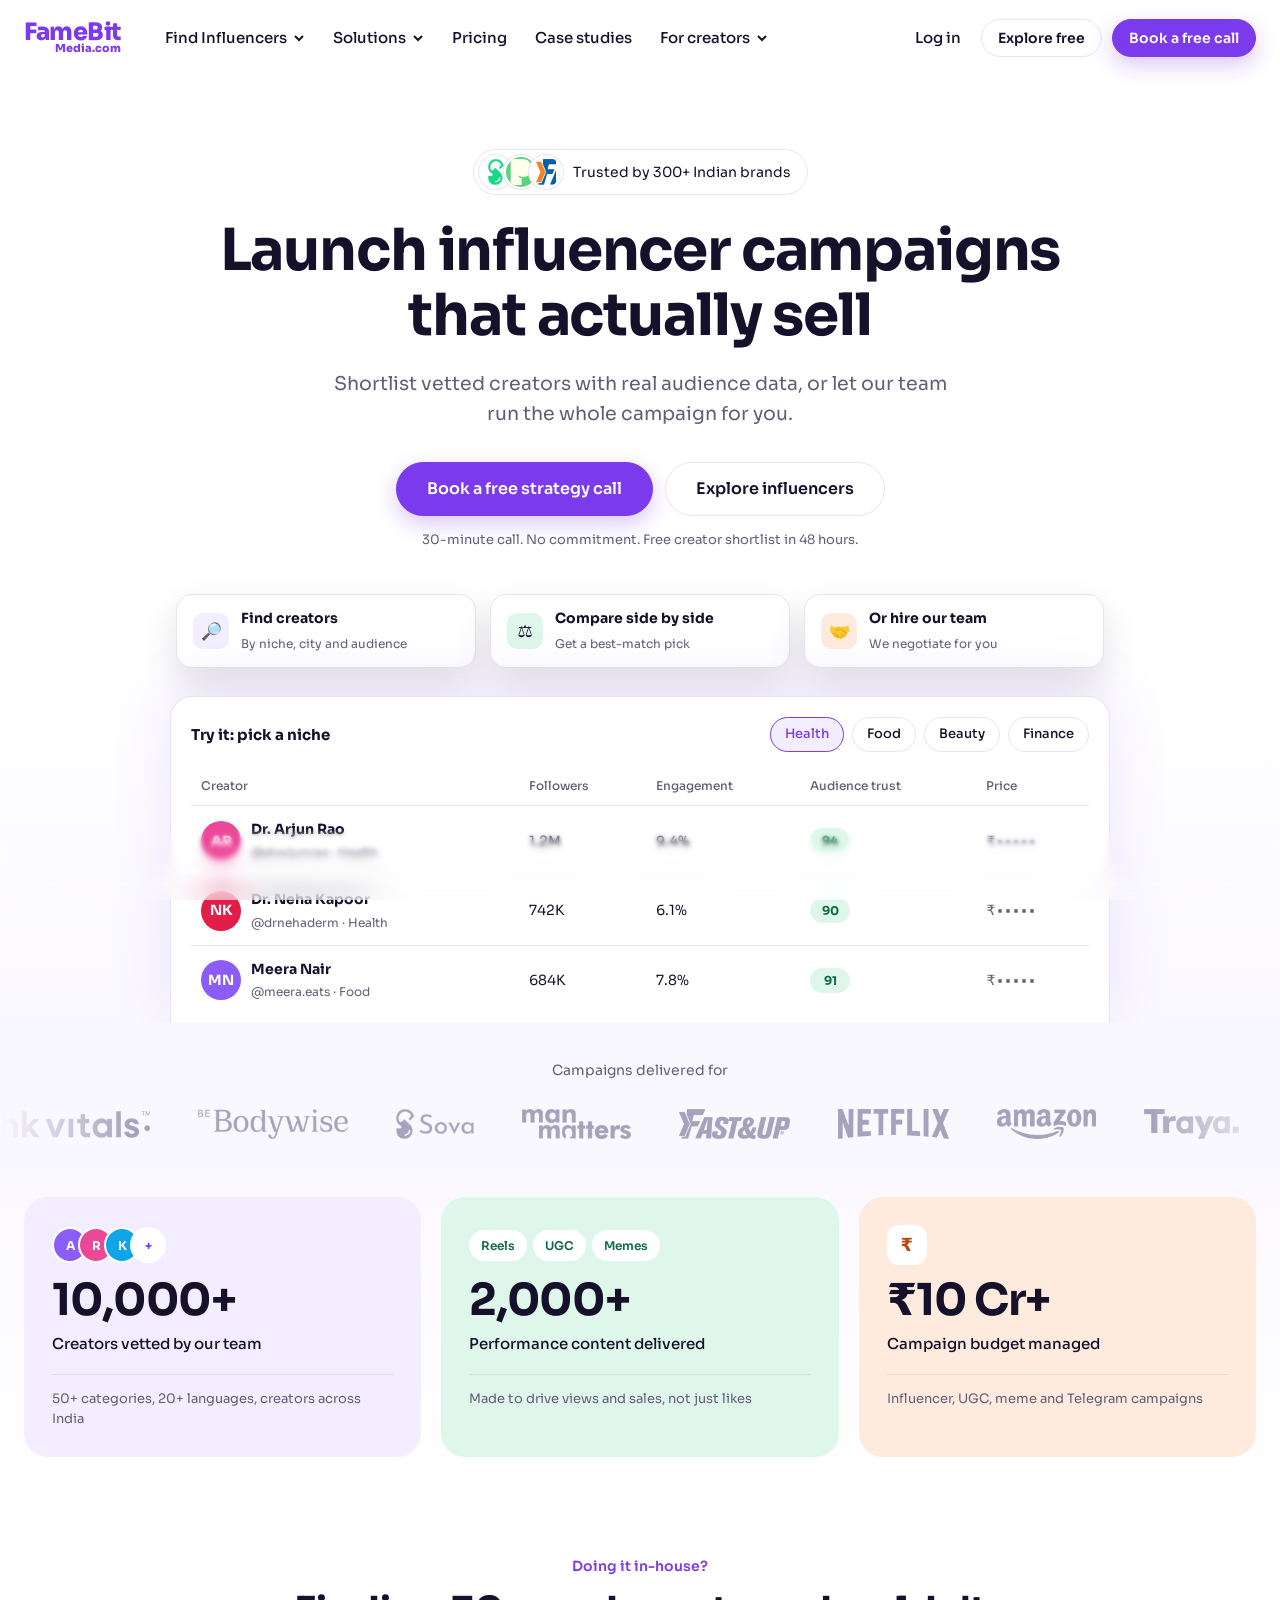
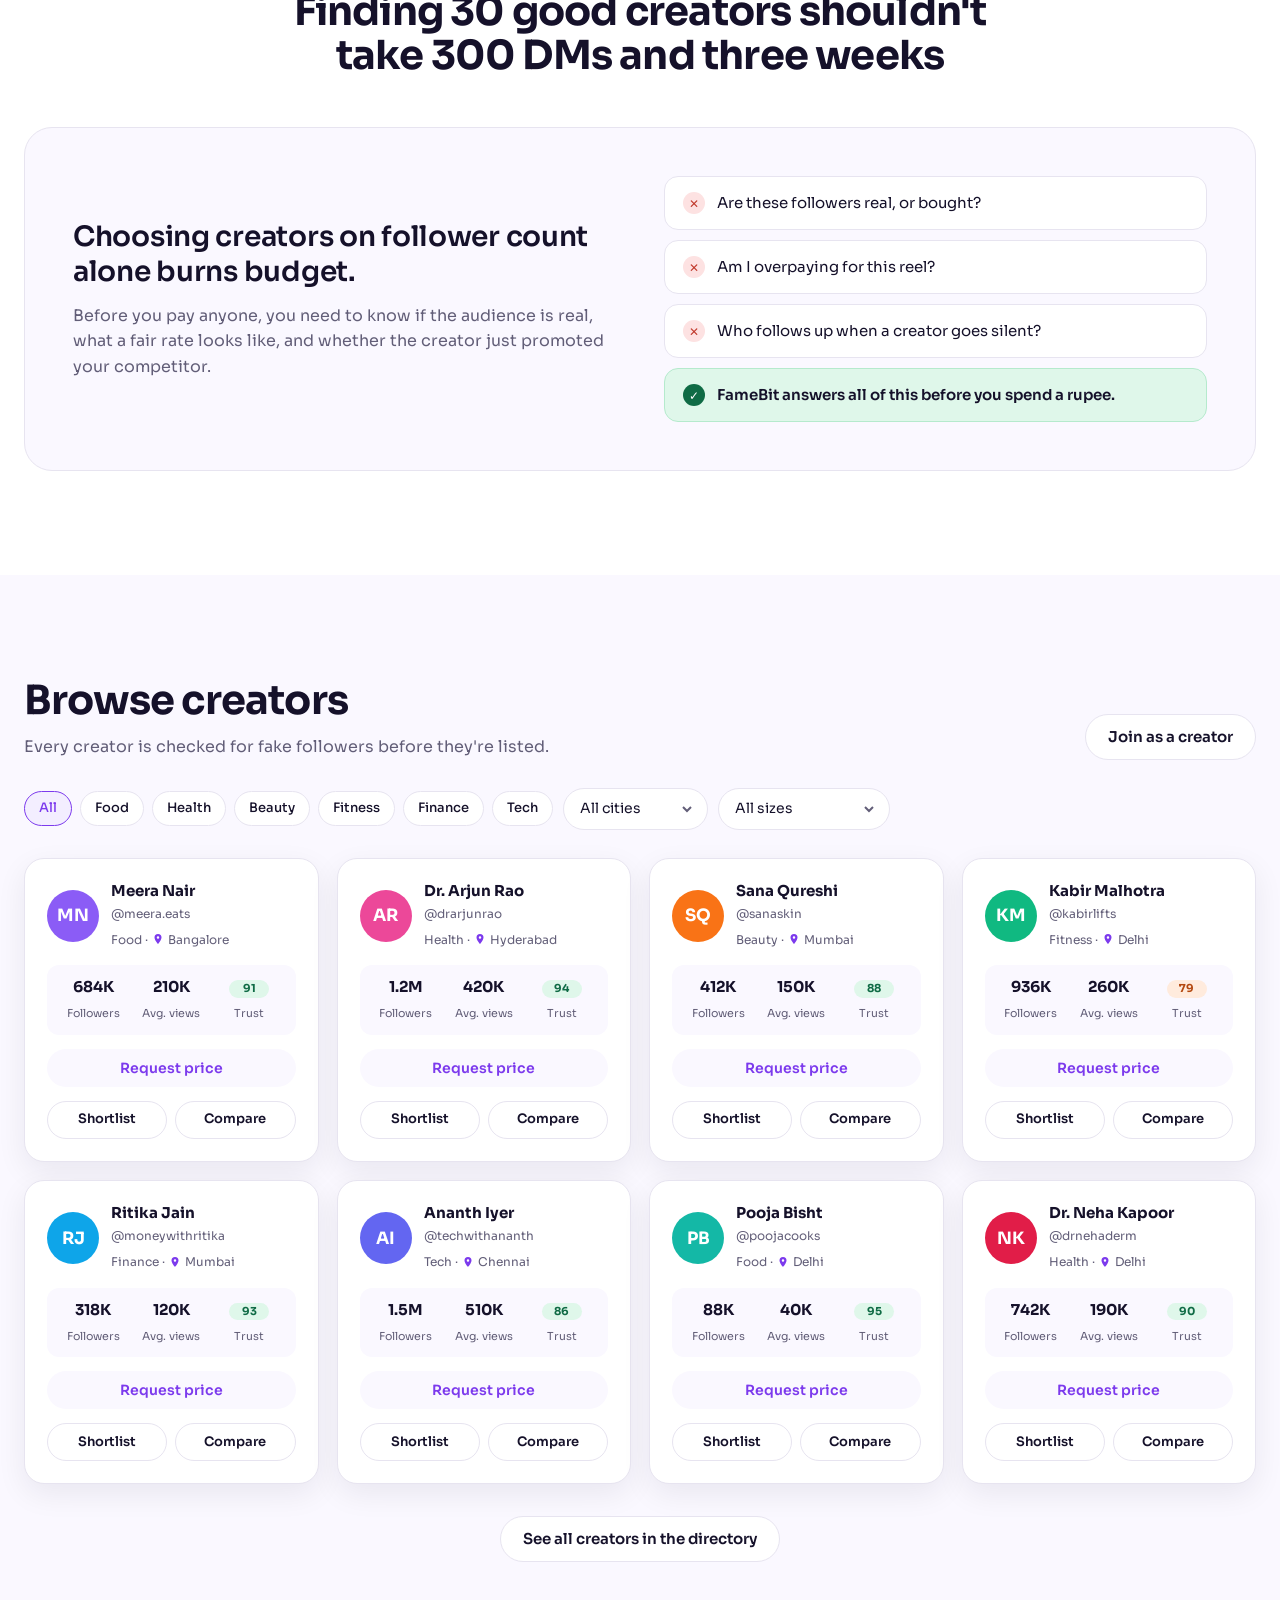
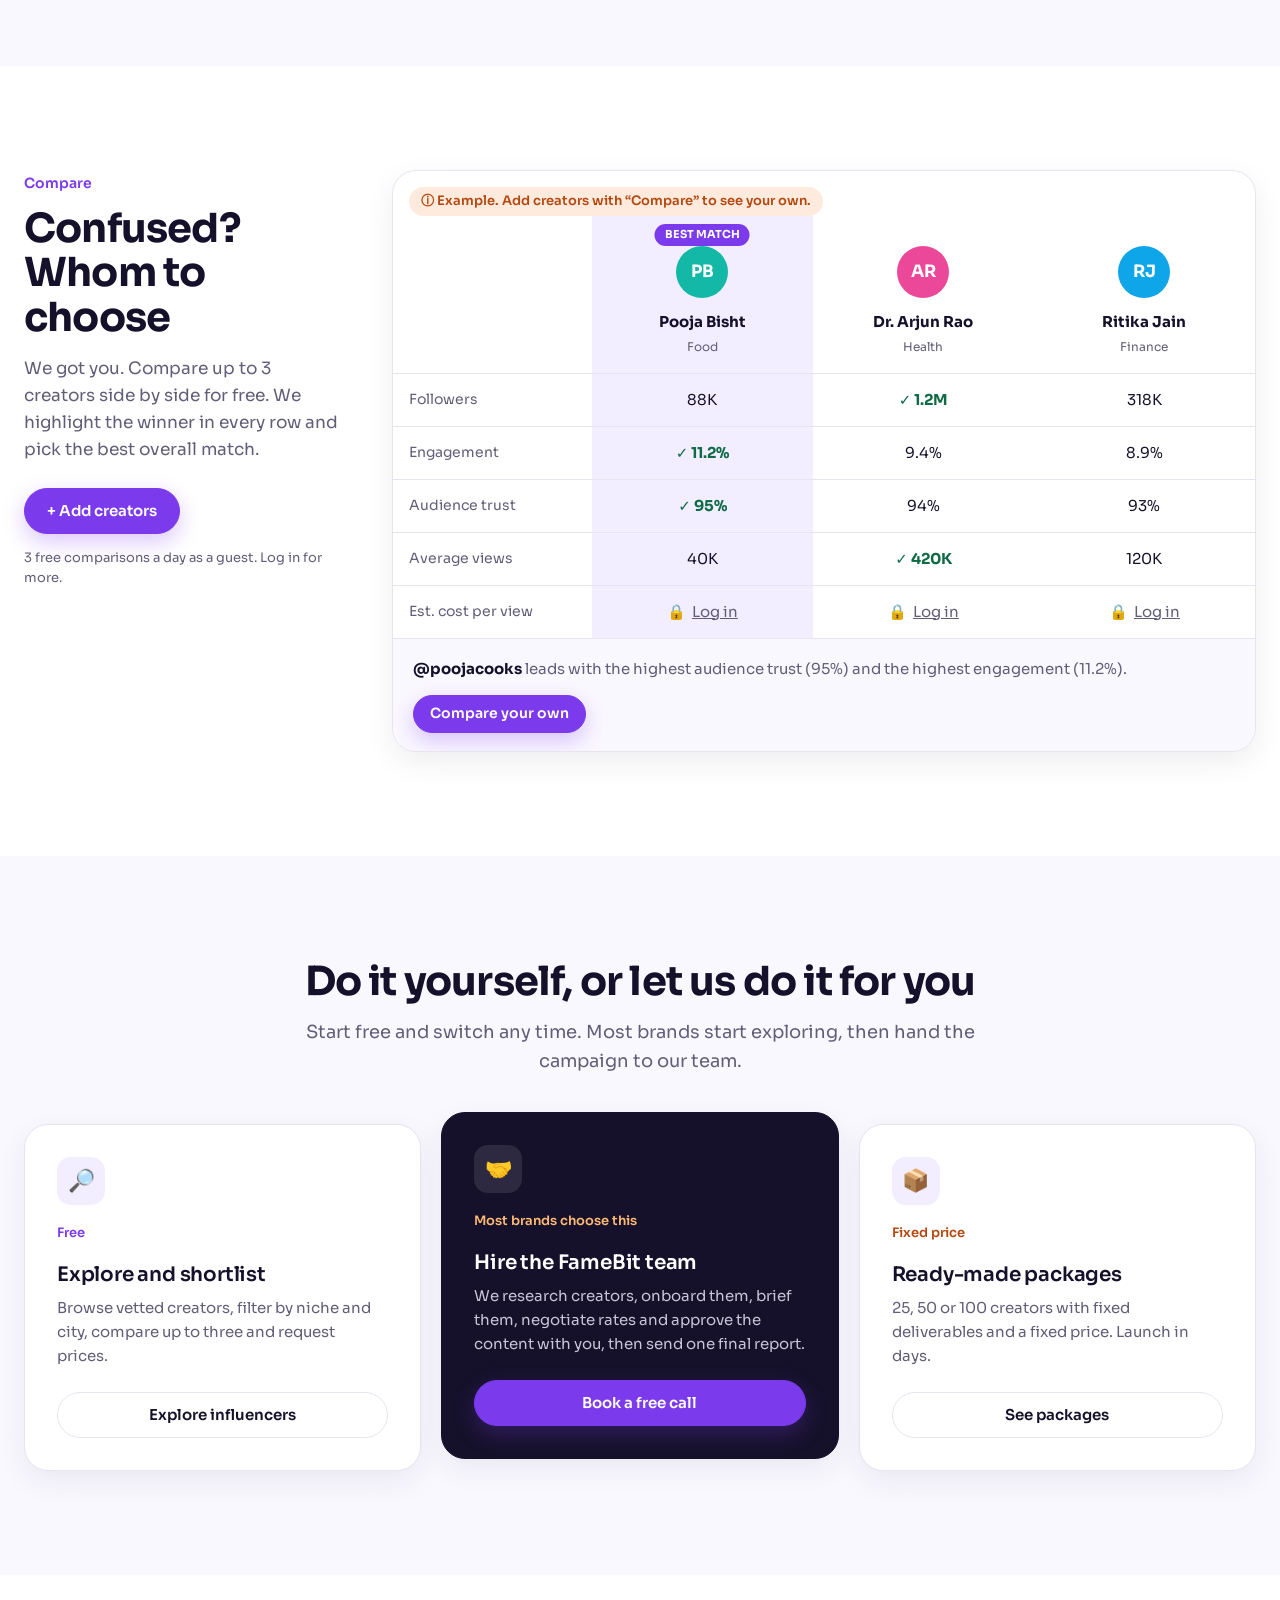
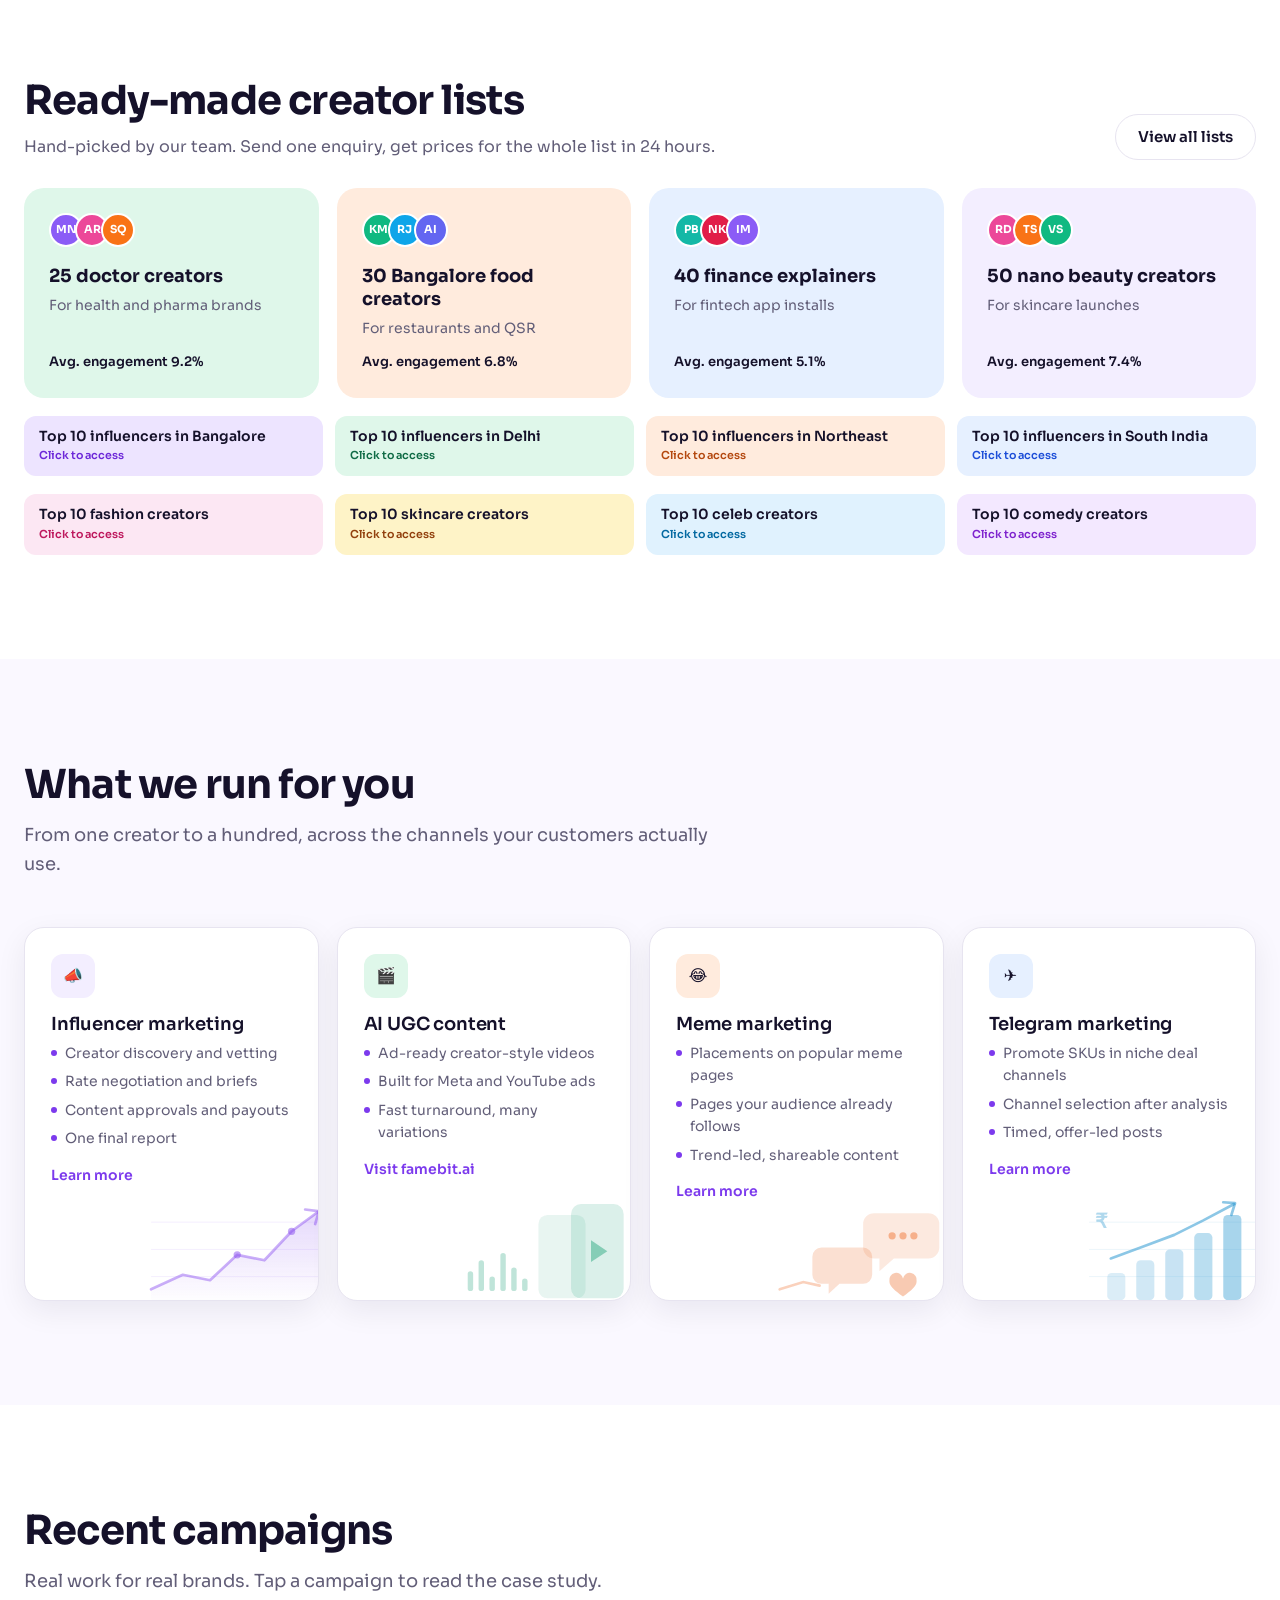
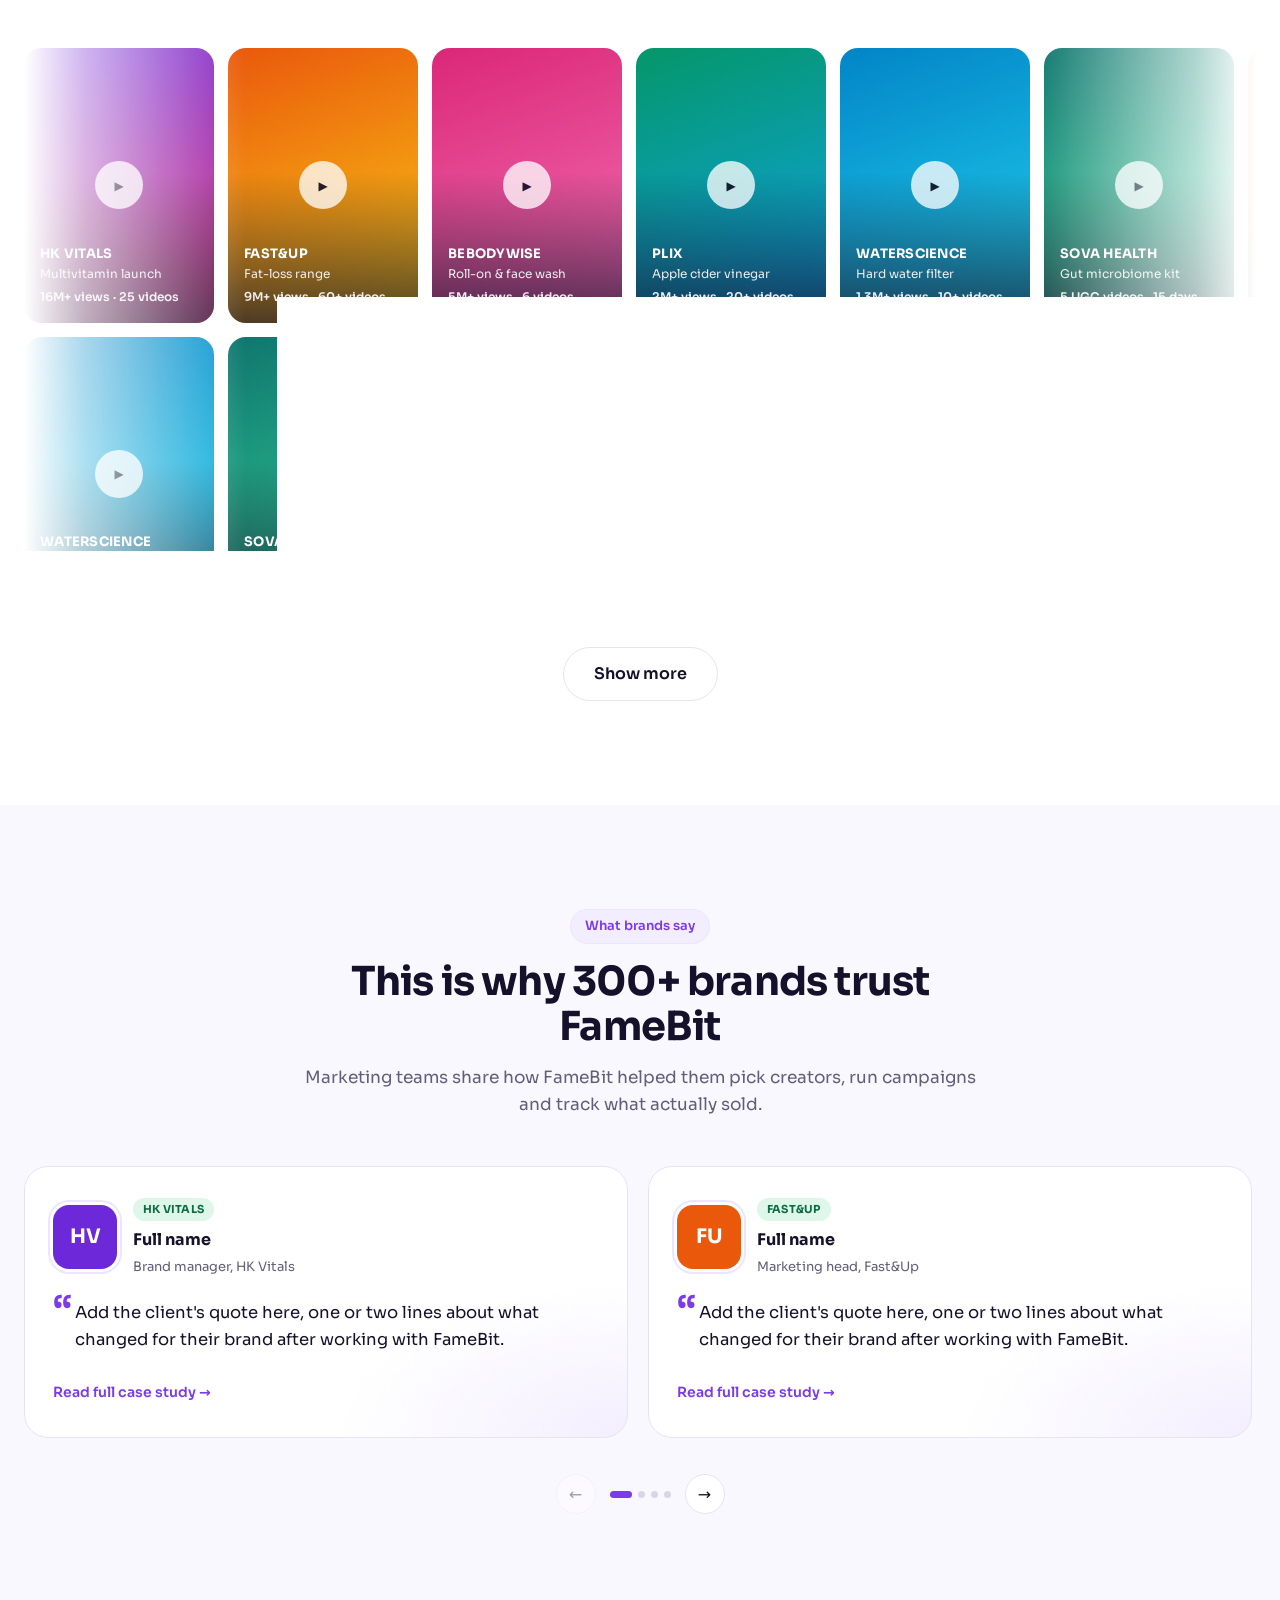
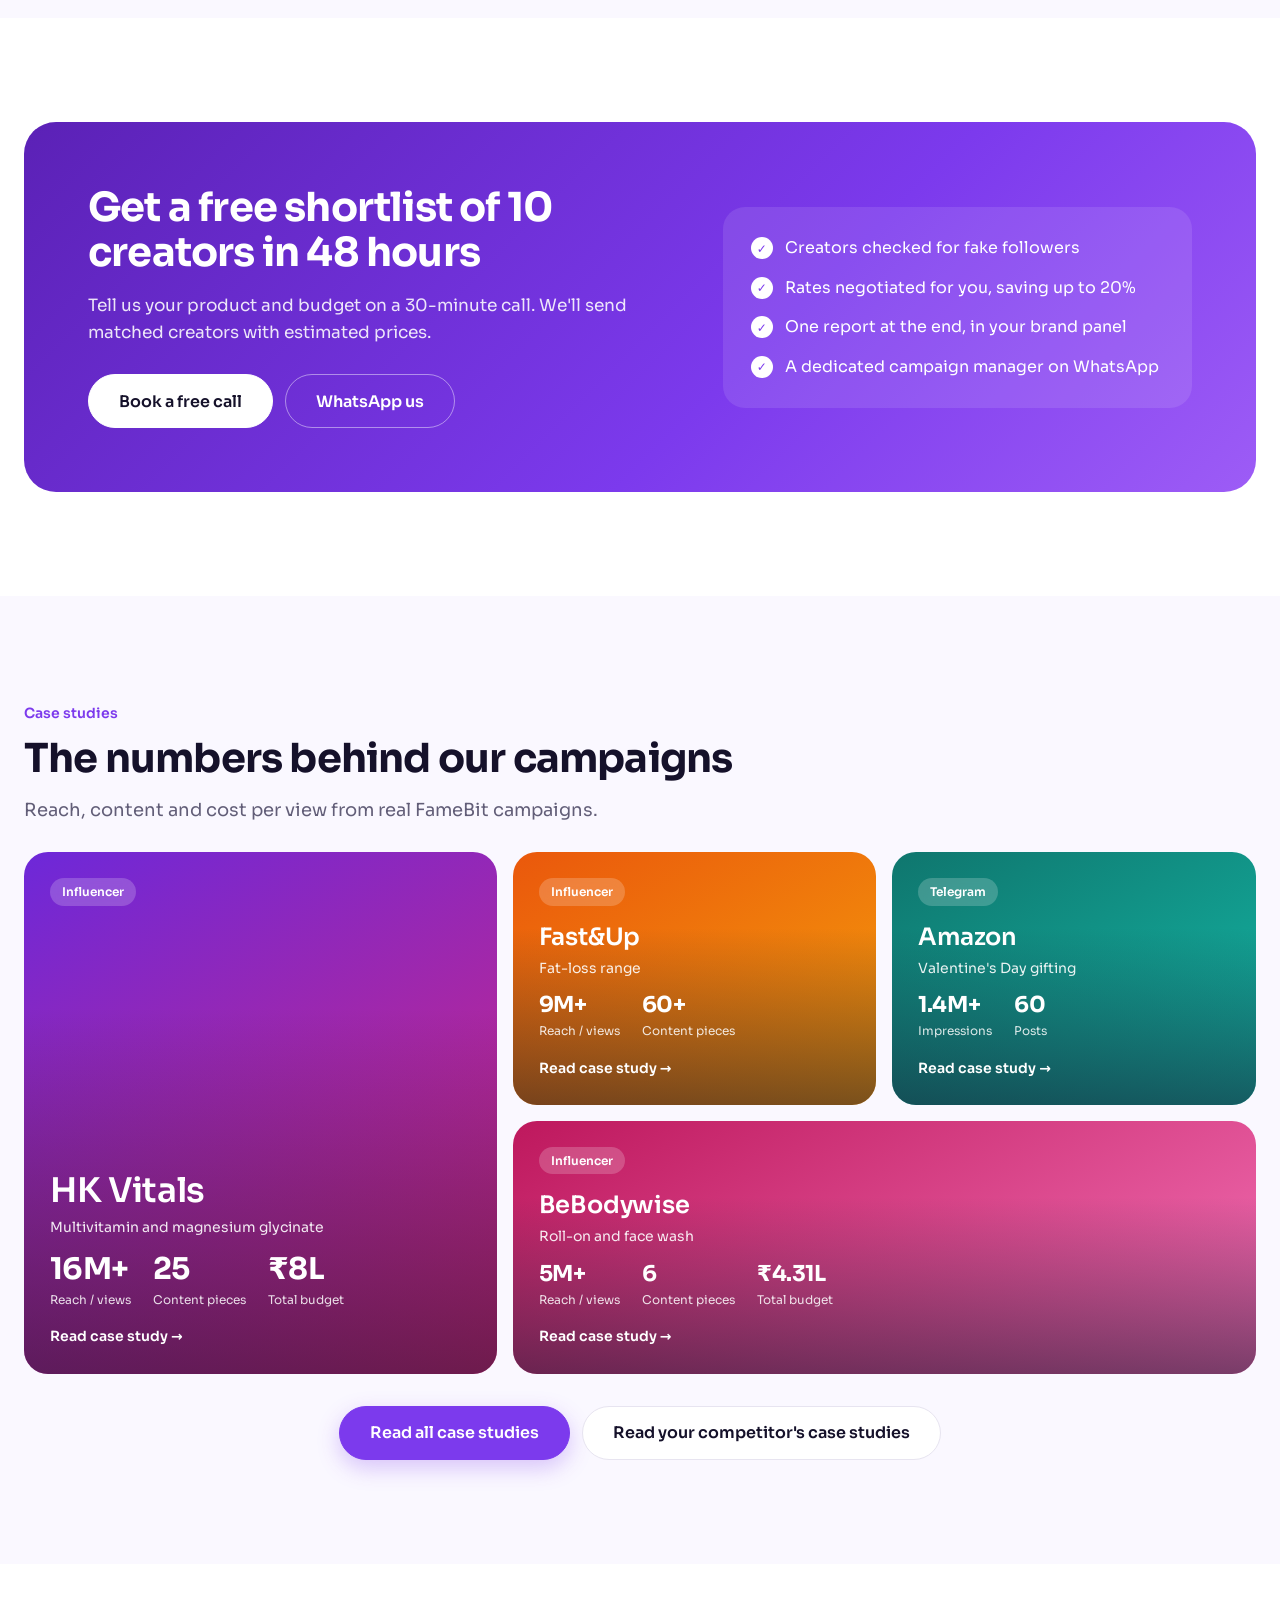
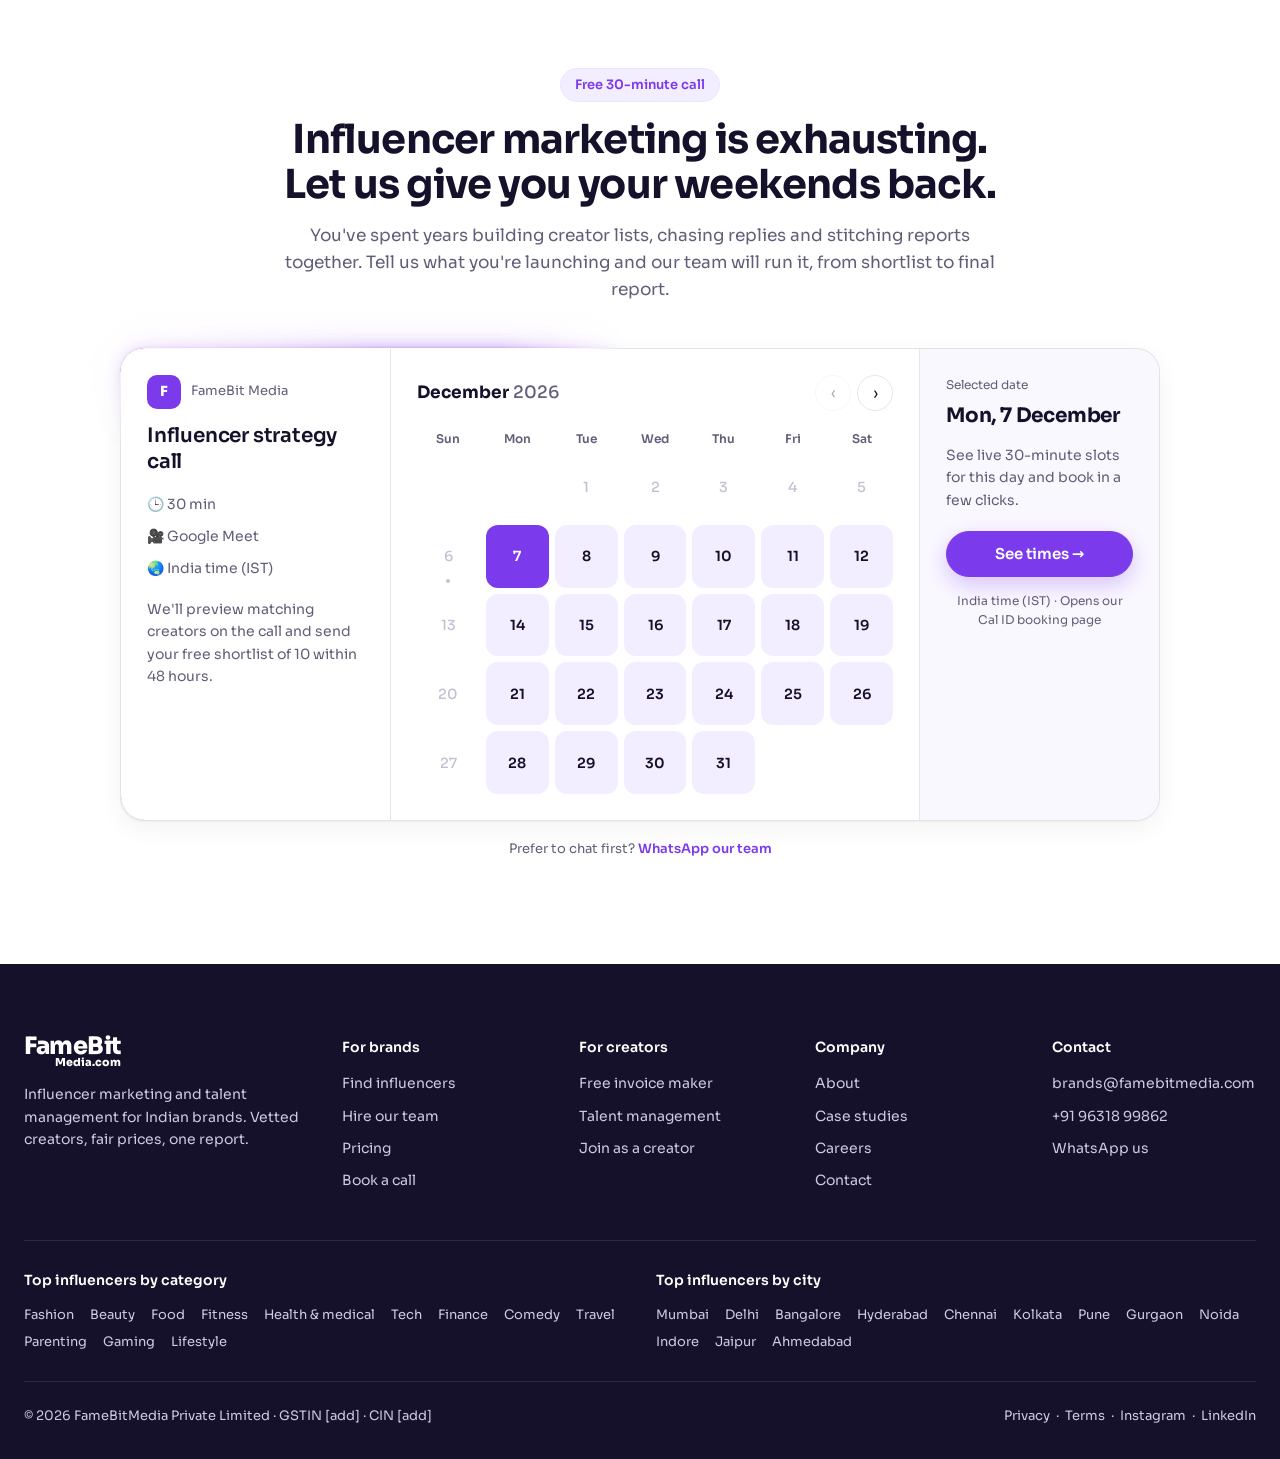
==== commit 9c247581: "Booking: use the official Cal ID inline embed Month view, FameBit purple. Falls back to the day-pick" ====
--- a/index.html
+++ b/index.html
@@ -918,9 +918,9 @@
   addEventListener('resize',sync);sync();
 })();
 
-/* ============ Meeting: calendar that opens Cal ID on the chosen day, in a BorderGlow card ============
+/* ============ Meeting: Cal ID inline embed (falls back to the day picker), in a BorderGlow card ============
    TODO (developer): on booking, create the lead in the admin panel (Cal ID webhook). */
-CalPicker($('#meetCal'),{url:'https://cal.id/famebitmedia/product-walkthrough'});
+CalEmbed($('#meetCal'),{calLink:'famebitmedia/product-walkthrough'});
 BorderGlow($('#meetCard'),{backgroundColor:'#ffffff',borderRadius:24,glowColor:'268 85 65',glowRadius:36,glowIntensity:1,edgeSensitivity:25,coneSpread:25,animated:'scroll',colors:['#7C3AED','#C026D3','#FB923C']});
 
 /* ============ Modal ============ */
--- a/styles.css
+++ b/styles.css
@@ -147,6 +147,12 @@
 .calp-tz{font-size:12px;color:var(--mut);margin-top:8px;text-align:center}
 @media (max-width:760px){.calp{grid-template-columns:1fr}.calp-side{border-left:0;border-top:1px solid var(--line)}.calp-cal{padding:18px}}
 
+.cal-embed{min-width:0;display:flex;flex-direction:column}
+.cal-inline{width:100%;min-height:640px;overflow:auto}
+.cal-inline iframe{width:100%!important;border:0}
+.cal-alt{padding:10px 16px;border-top:1px solid var(--line);font-size:13px;color:var(--mut);text-align:center}
+.cal-alt a{color:var(--p);font-weight:600}
+
 /* ---------- GradualBlur (React Bits port, see effects.js) ---------- */
 .gradual-blur{pointer-events:none;isolation:isolate}
 .gradual-blur-parent{overflow:hidden}
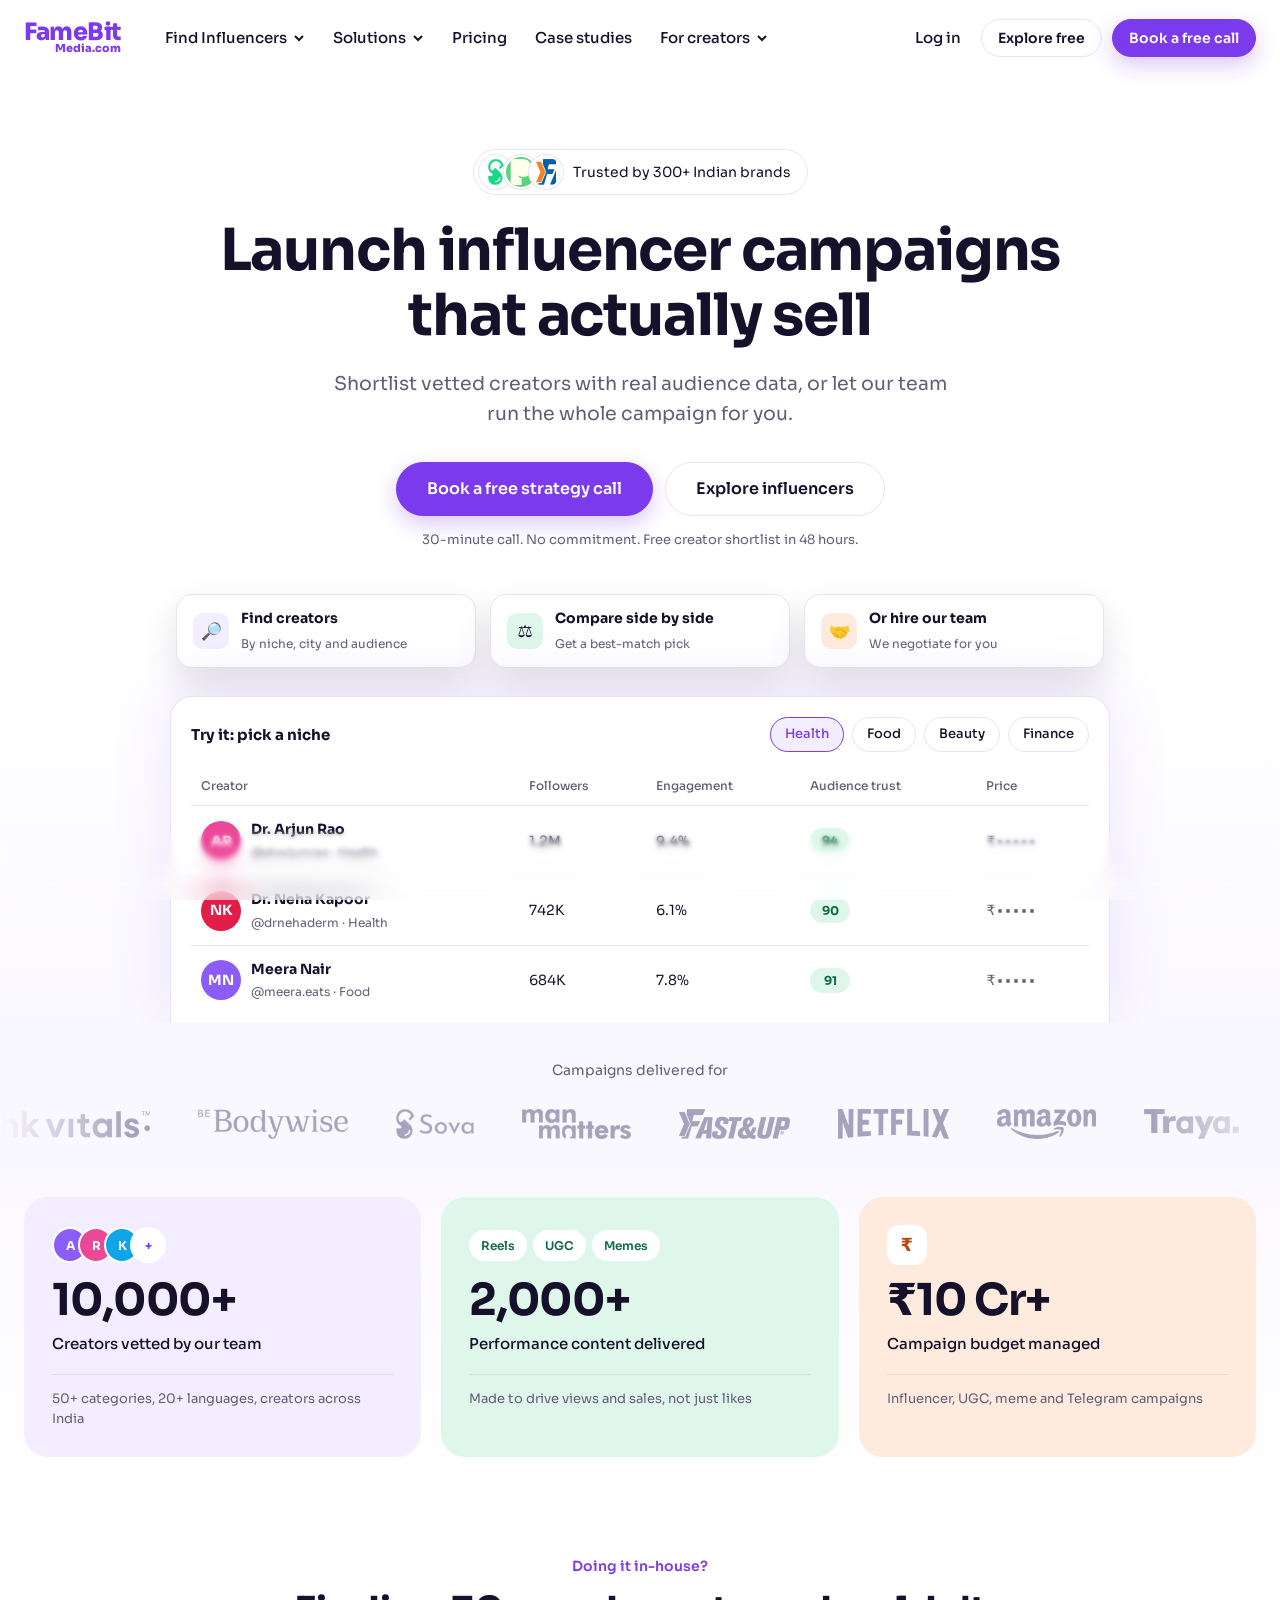
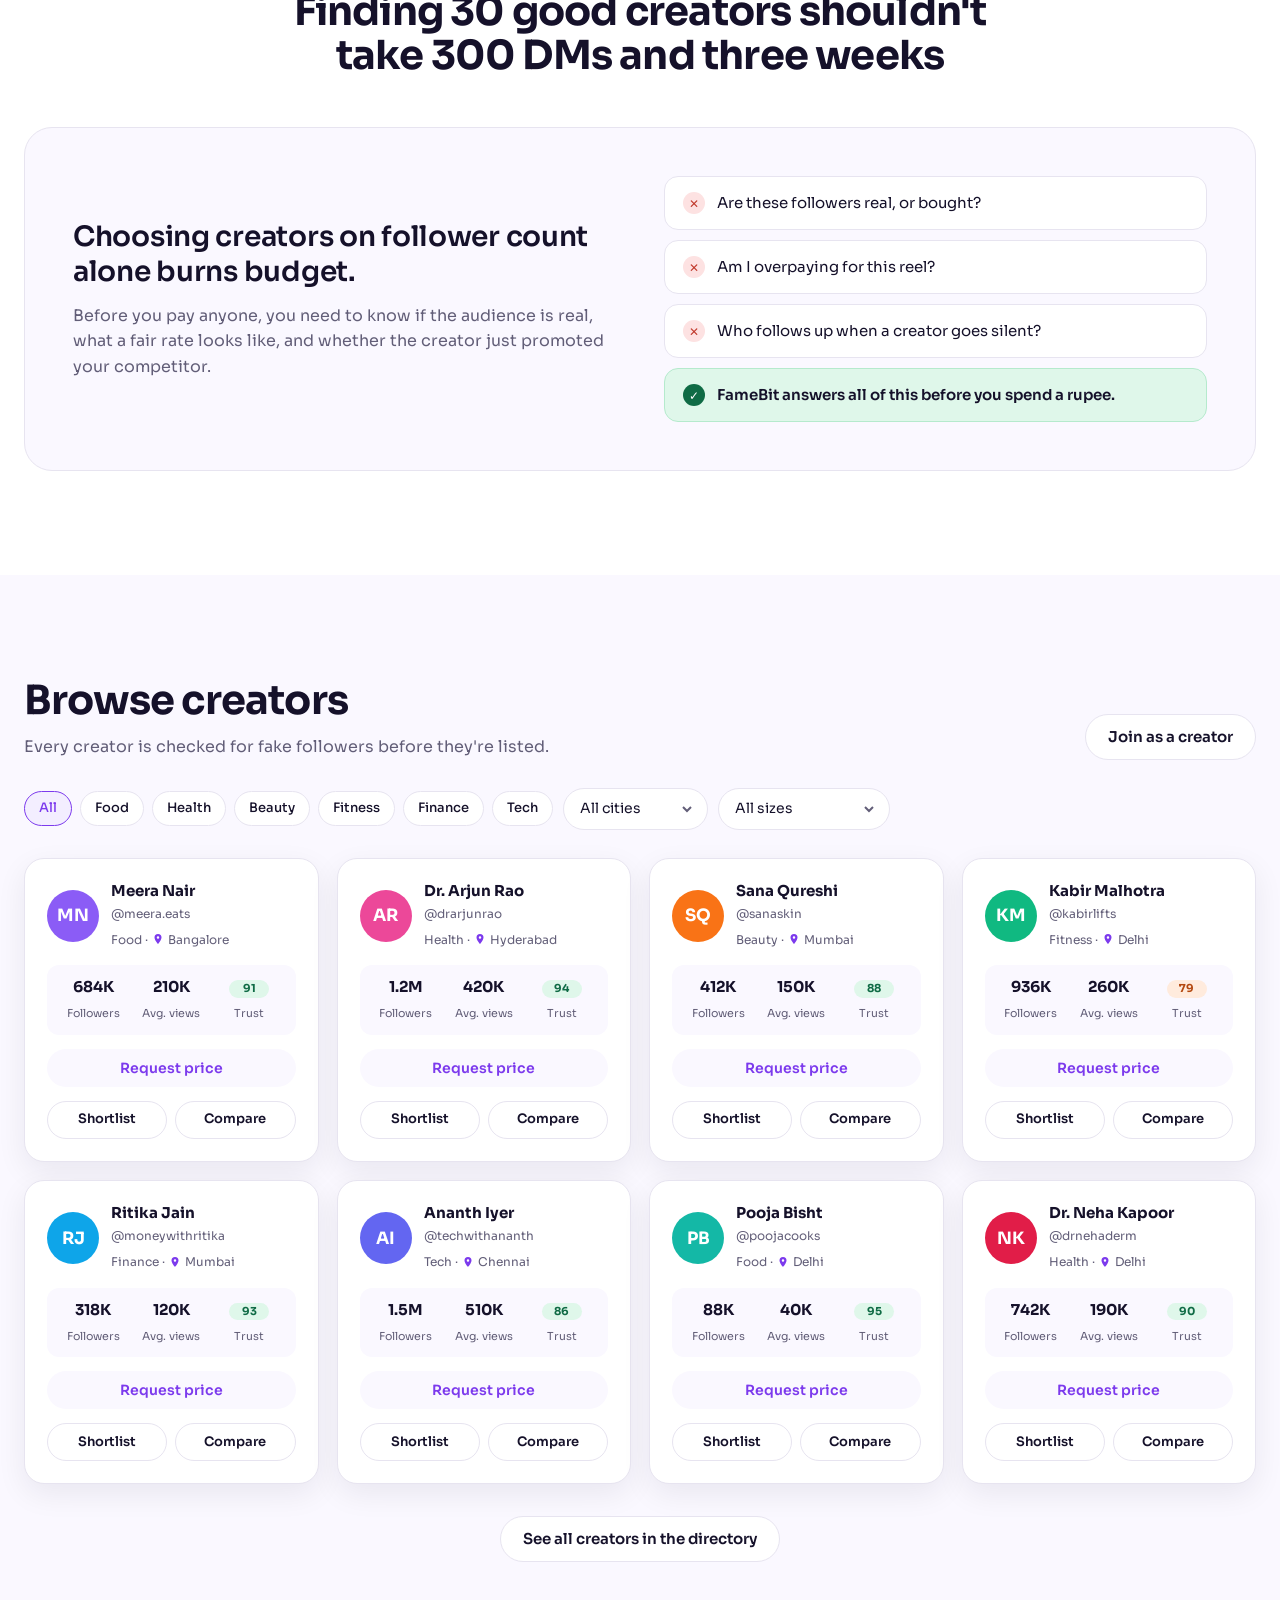
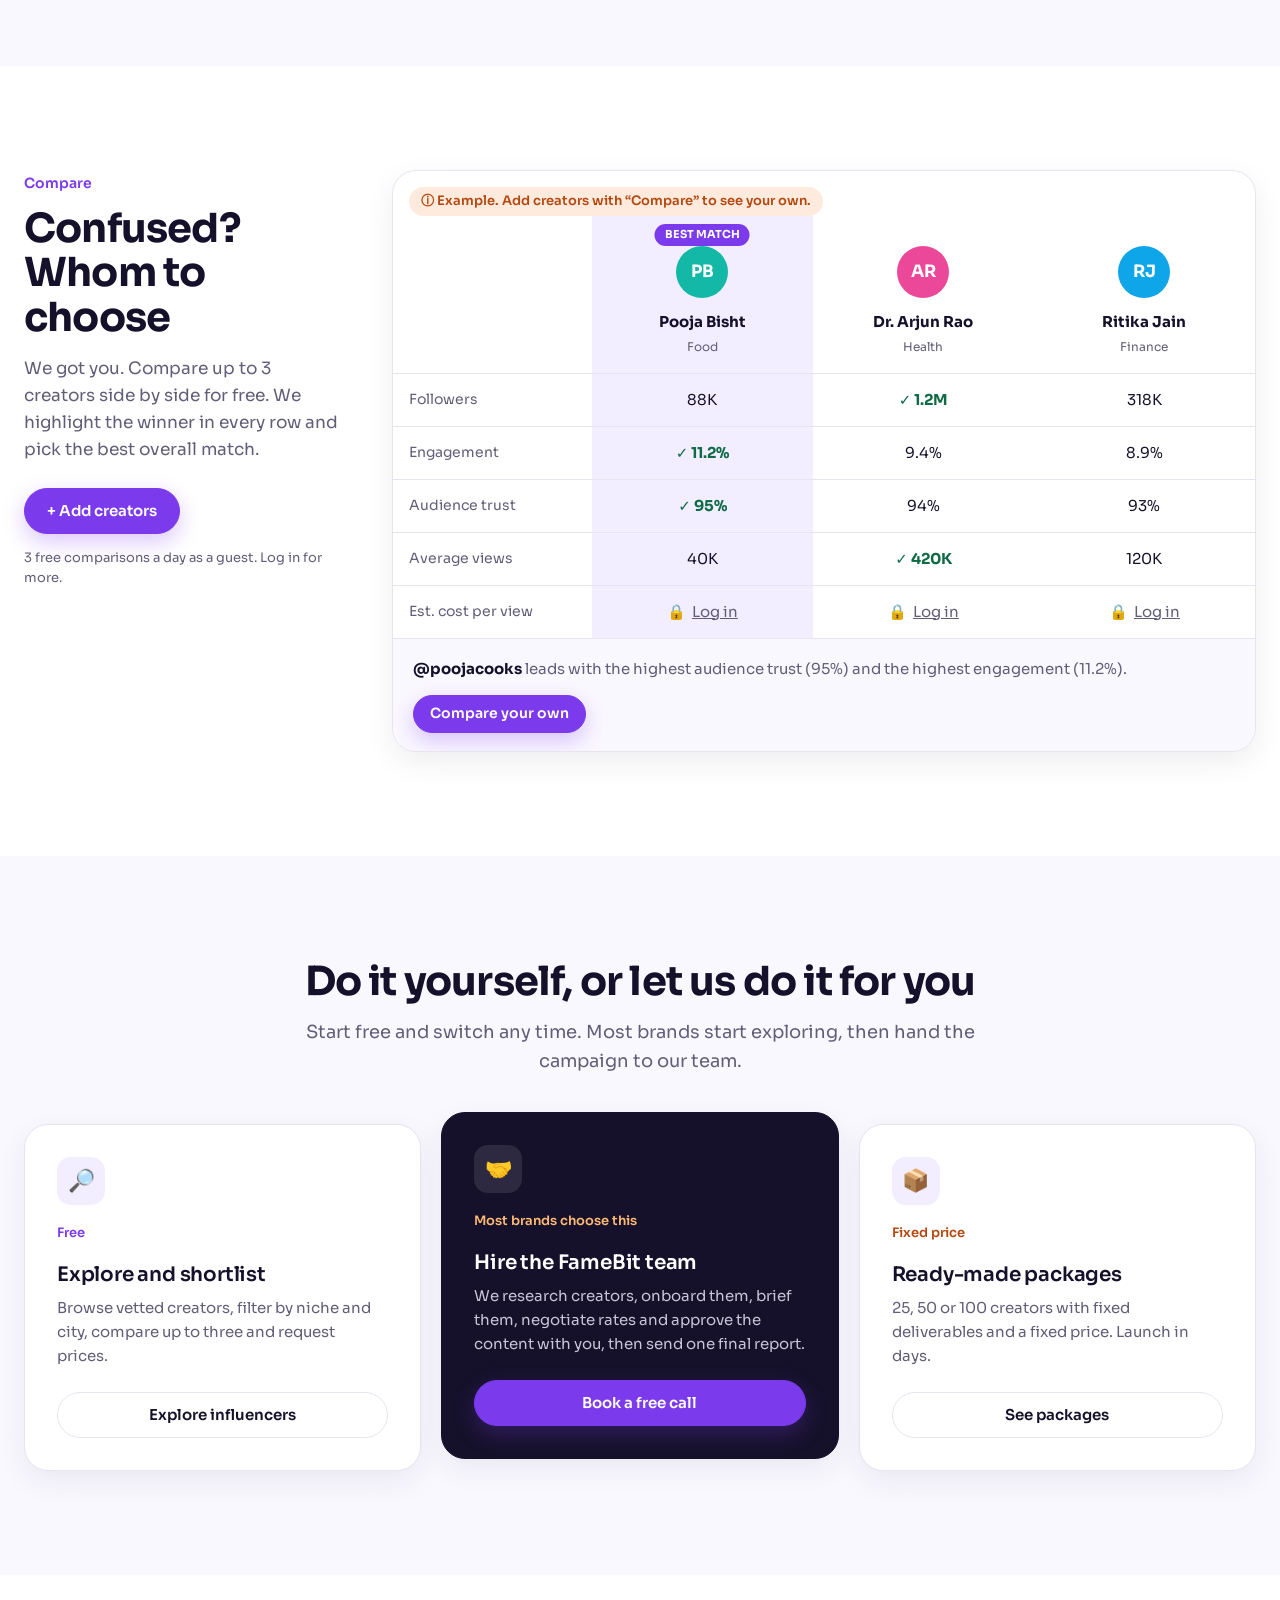
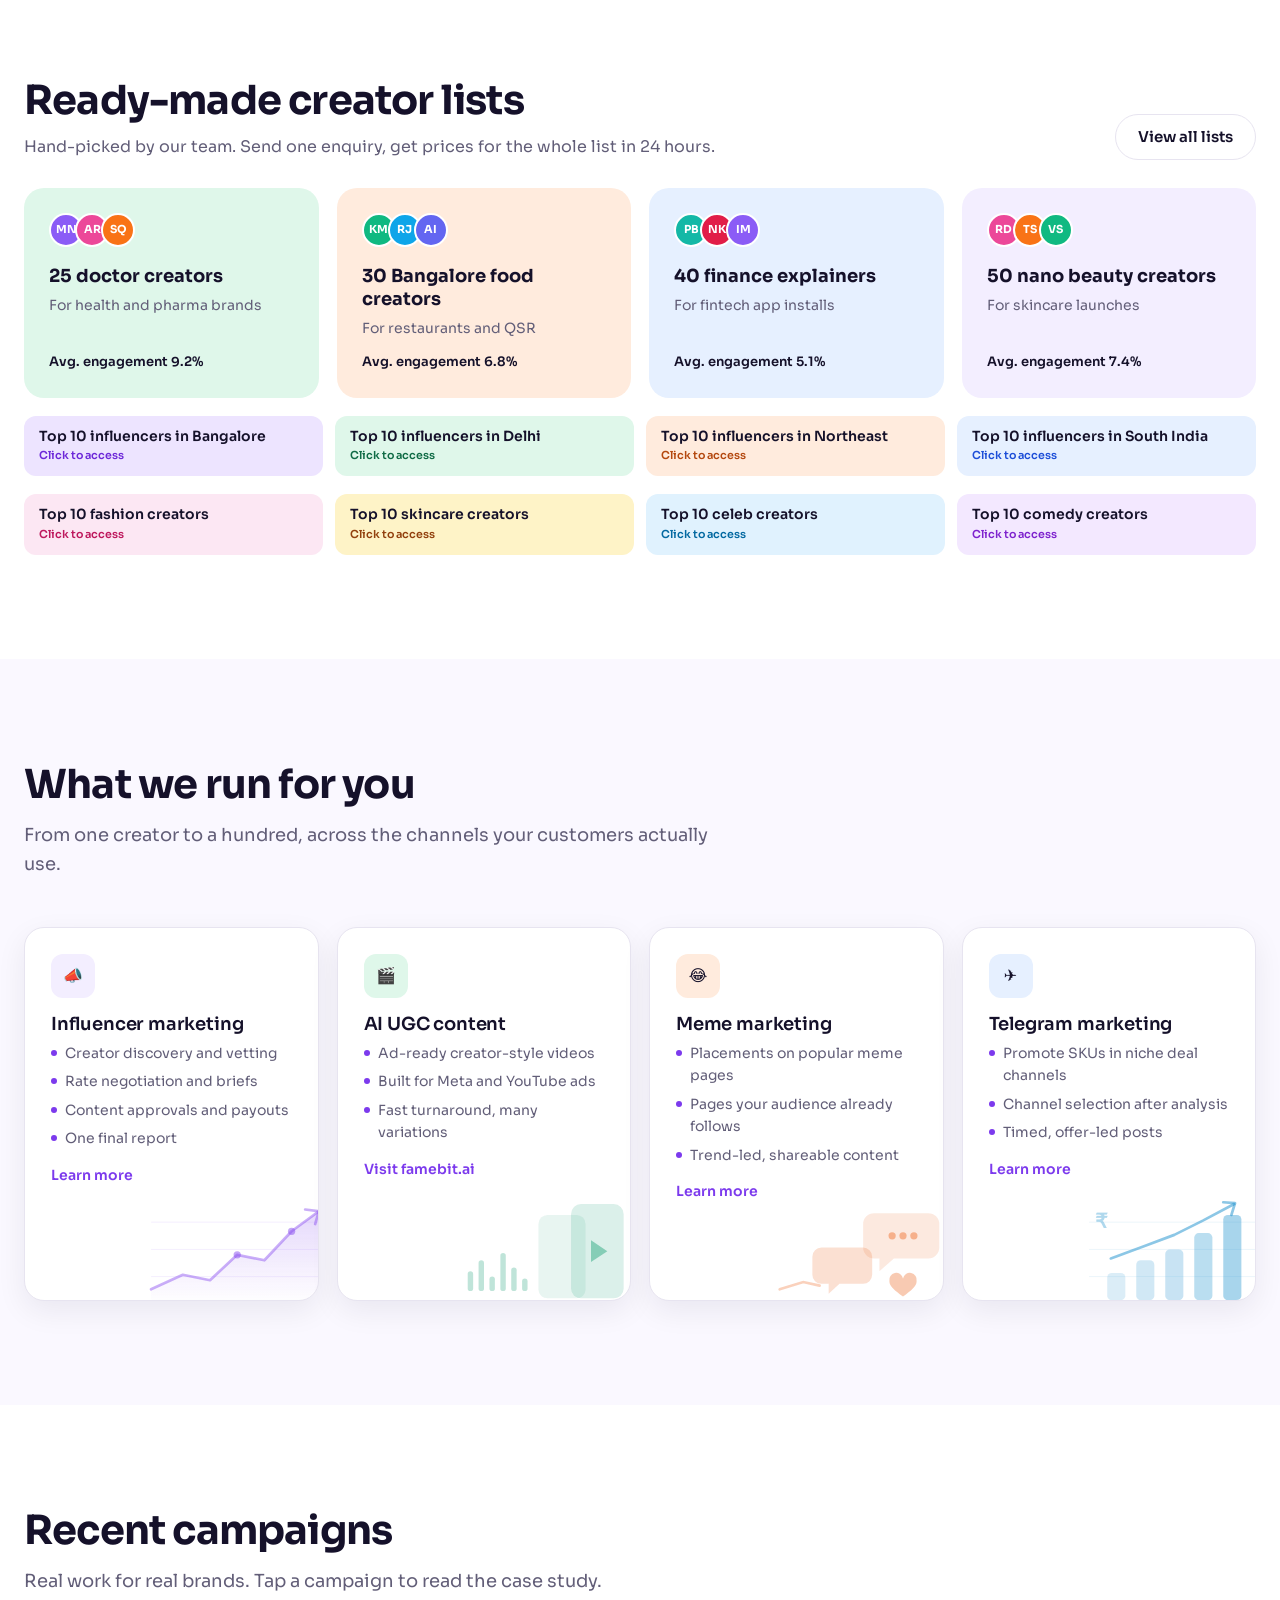
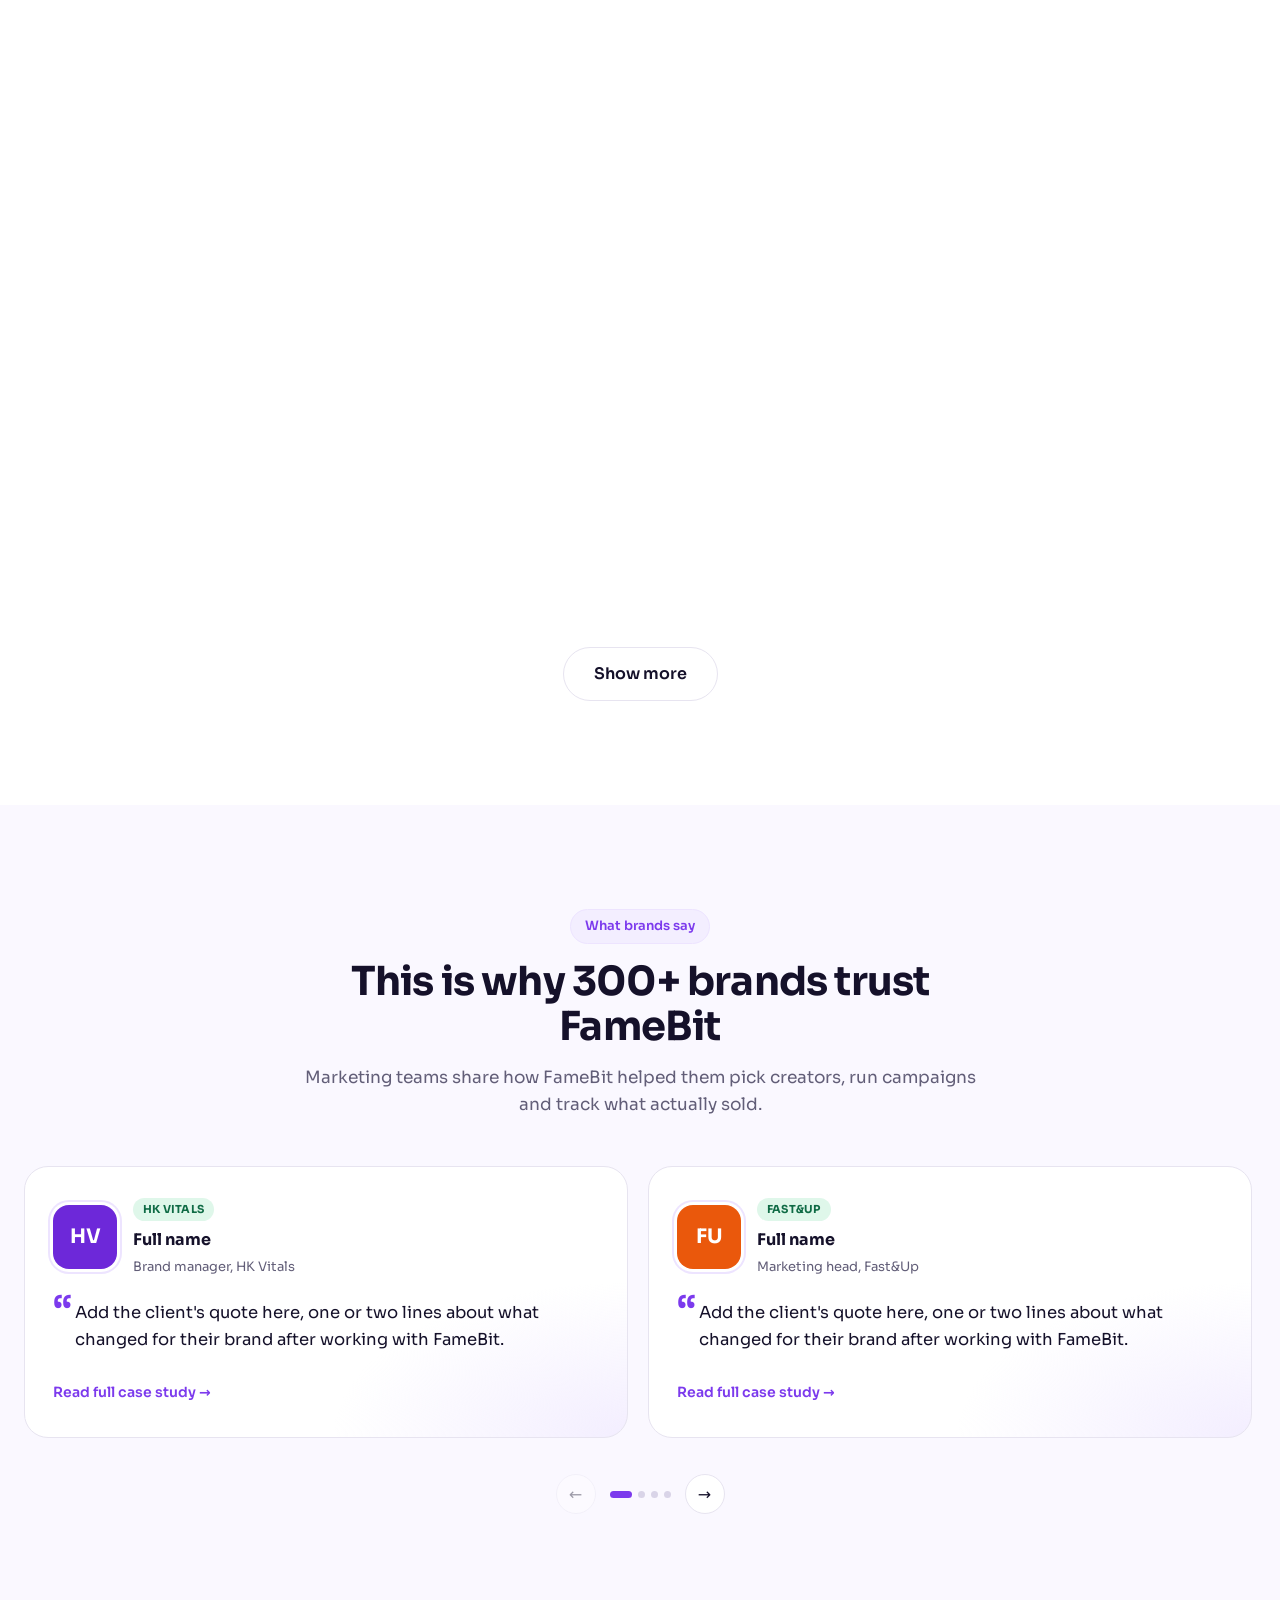
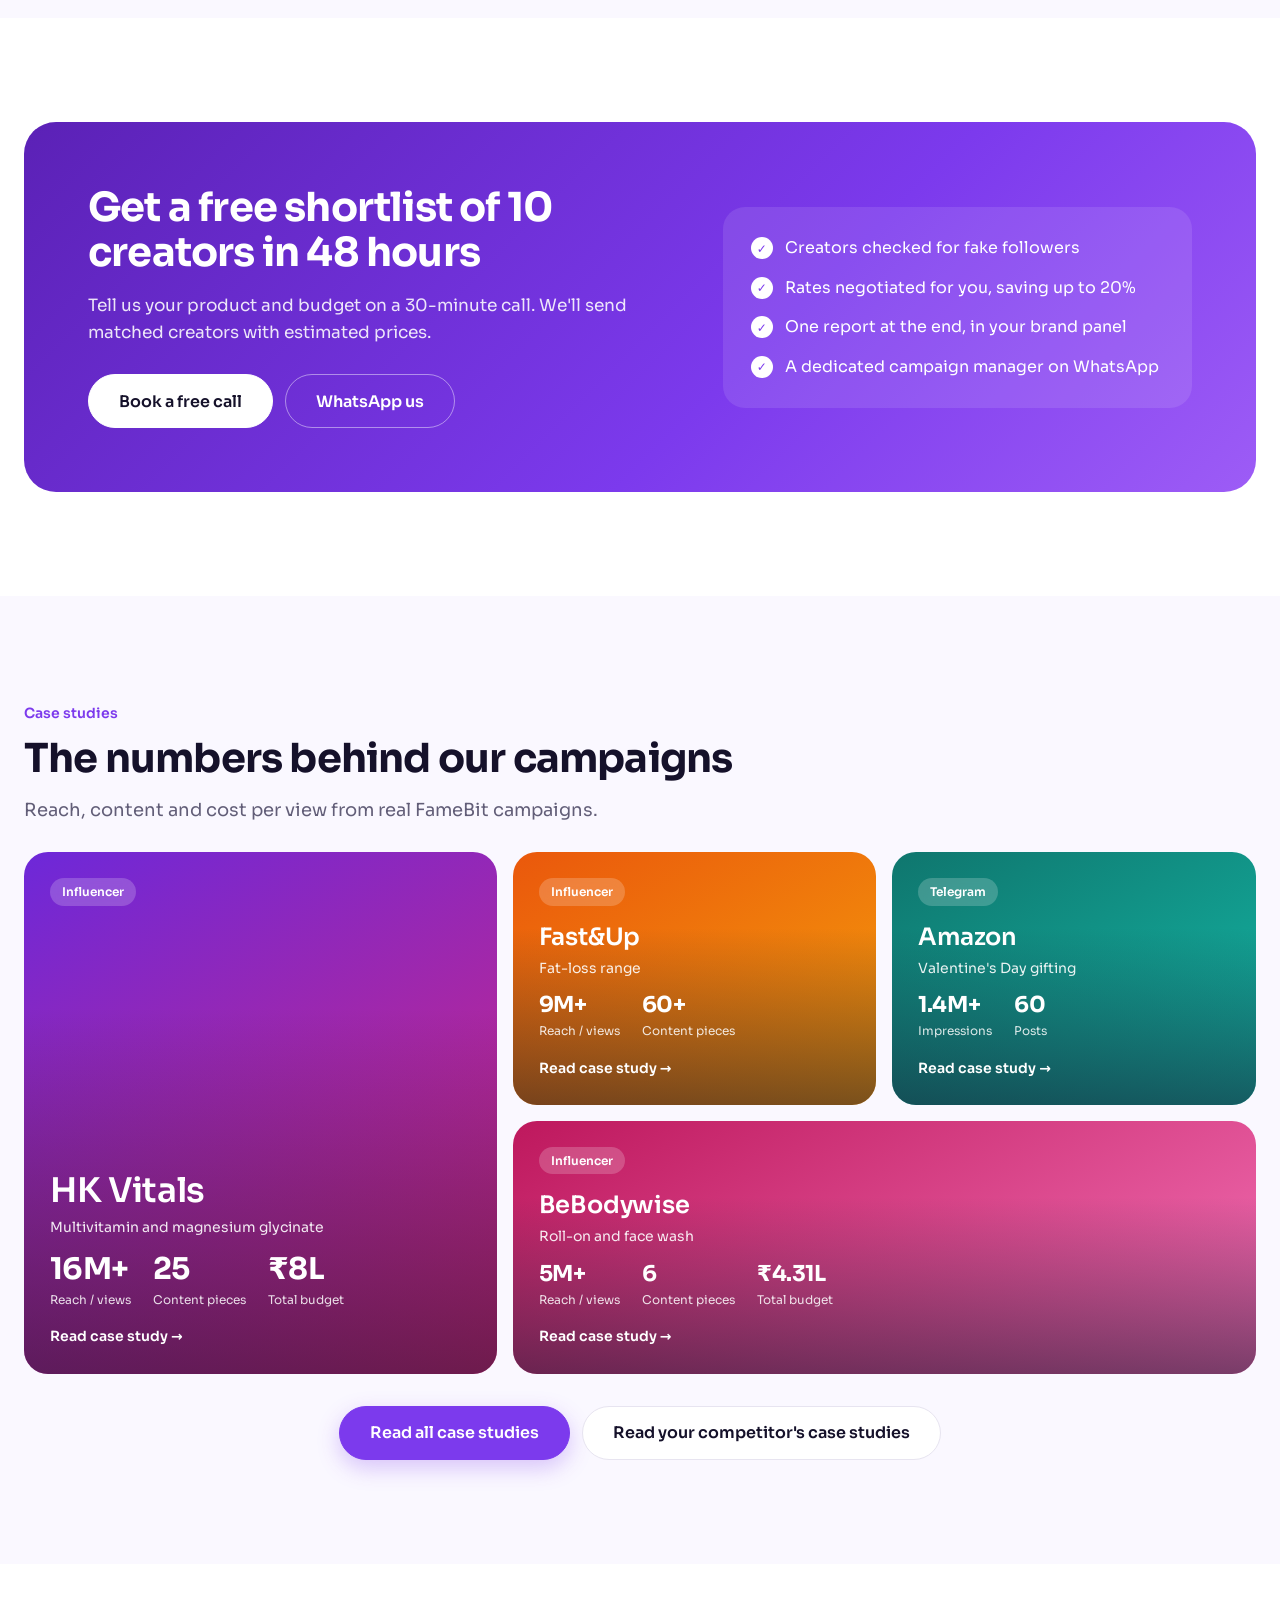
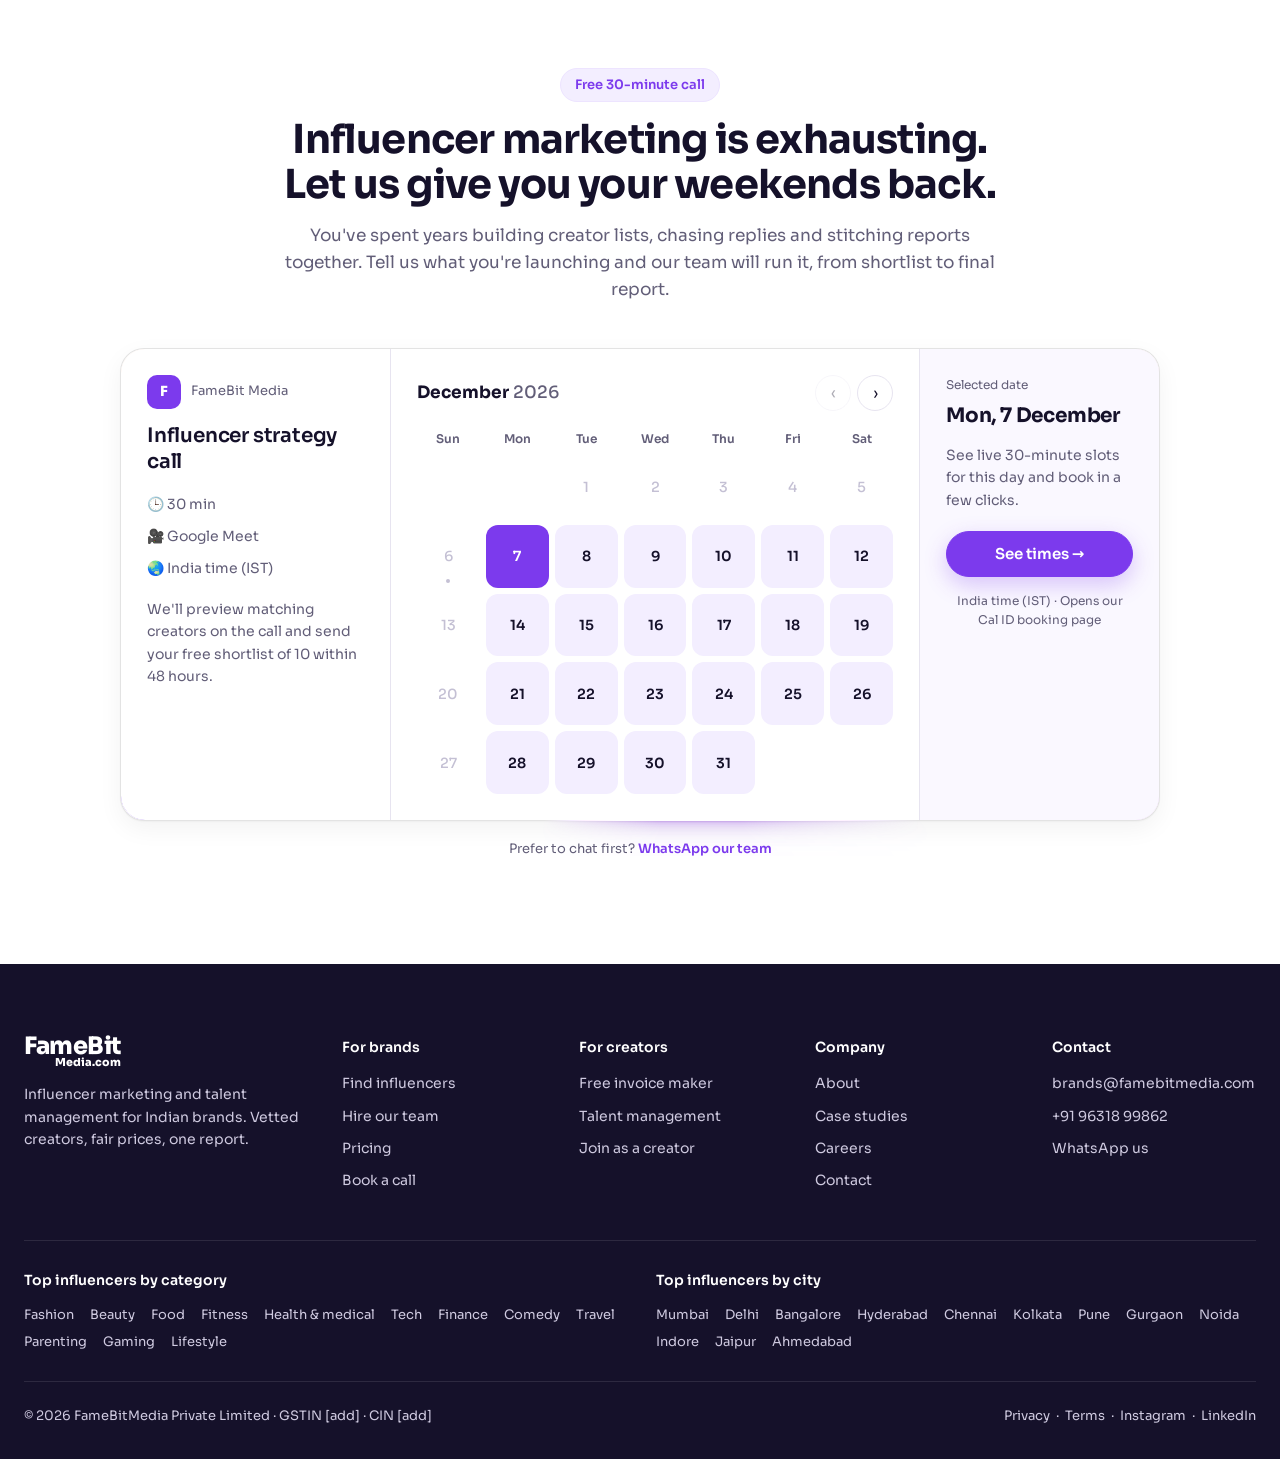
==== commit 8adf7af1: "Phone layout: swipe rows, compact hero chips, tighter spacing Long card stacks become horizontal swi" ====
--- a/index.html
+++ b/index.html
@@ -308,6 +308,55 @@
   .tray .t small,.tray .faces{display:none}
   .tray{padding-left:16px;gap:8px}
   .tbl .hide-s{display:none}
+}
+
+/* ---------- Phone layout: tighter spacing, swipe rows instead of long stacks ---------- */
+@media (max-width:600px){
+  section{padding:52px 0}
+  .sec-head{margin-bottom:26px}.sec-head p,.tst-head p,.meet-head p{font-size:15px;margin-top:10px}
+  h2,.cmp-side h2{font-size:26px}
+  .hero{padding-top:36px}.hero h1{font-size:34px;margin-top:18px}.hero .sub{font-size:16px;margin-top:14px}.hero .ctas{margin-top:22px}
+  /* hero feature chips: one compact row */
+  .feats{display:grid;grid-template-columns:repeat(3,1fr);gap:8px;margin-top:28px}
+  .float-chip{flex-direction:column;align-items:center;text-align:center;gap:6px;padding:12px 6px;min-width:0;border-radius:14px;animation:none}
+  .float-chip i{width:32px;height:32px;font-size:15px}.float-chip b{font-size:12px;line-height:1.3}.float-chip span{display:none}
+  .demo-wrap{margin-top:18px}.demo{padding:16px 14px 6px}
+  /* swipe rows */
+  .bento,.grid,.paths,.lists,.svc,.collage{display:flex!important;overflow-x:auto;scroll-snap-type:x mandatory;gap:12px;margin:0 -24px;padding:4px 24px 14px;scroll-padding:0 24px;scrollbar-width:none;grid-template-columns:none}
+  .bento::-webkit-scrollbar,.grid::-webkit-scrollbar,.paths::-webkit-scrollbar,.lists::-webkit-scrollbar,.svc::-webkit-scrollbar,.collage::-webkit-scrollbar{display:none}
+  .bento>*,.grid>*,.paths>*,.lists>*,.svc>*,.collage>*{flex:0 0 82%;scroll-snap-align:start}
+  .grid>.empty{flex-basis:100%}
+  .bento{margin:0}  /* .bento is also the .wrap, so it already sits inside the page gutter */
+  .proof{padding:28px 0 12px}.stat{min-height:200px;padding:22px}.stat .big{font-size:36px}
+  /* problem */
+  .prob{padding:22px;gap:20px;border-radius:22px}.prob h3{font-size:21px}.prob p{font-size:15px}.q{padding:12px 14px;font-size:14px}
+  /* browse filters on one scrolling line */
+  .browse-head{margin-bottom:18px;gap:14px}.browse-head .btn{min-height:40px;font-size:14px}
+  .filters{margin-bottom:18px}
+  #catChips{flex-wrap:nowrap;overflow-x:auto;margin:0 -24px;padding:2px 24px;scrollbar-width:none;width:calc(100% + 48px)}
+  #catChips::-webkit-scrollbar{display:none}#catChips .chip{flex:none}
+  .filters select{flex:1;min-width:0}
+  .see-all{margin-top:14px}
+  /* paths, lists, services, bars */
+  .path{padding:24px}.path p{margin:8px 0 18px}
+  .list{min-height:180px}
+  .bars{gap:8px;margin-top:10px}.bar{padding:9px 12px}.bar b{font-size:13px}
+  .svc .card{padding:22px 22px 90px}
+  /* campaigns + closing band */
+  .camp{width:150px}.camp .play{top:36%;width:40px;height:40px}
+  .camps{-webkit-mask-image:linear-gradient(90deg,transparent 0,#000 8%,#000 92%,transparent 100%);mask-image:linear-gradient(90deg,transparent 0,#000 8%,#000 92%,transparent 100%)}
+  .band{padding:26px;border-radius:24px;gap:22px}.band p{font-size:15px}.band .ctas .btn{width:100%}.band ul{padding:20px}
+  /* case studies */
+  .ct{min-height:230px;padding:22px}.ct.big h3{font-size:28px}
+  .cs-ctas{margin-top:18px}.cs-ctas .btn{width:100%;white-space:normal;text-align:center}
+  /* testimonials */
+  .tst-head{margin-bottom:24px}.tcard{padding:22px}.tcard blockquote{font-size:15px}
+  /* booking */
+  .meet-head{margin-bottom:24px}
+  .sched>div{padding:20px}.s-info h3{font-size:18px;margin-top:10px}
+  .s-info ul{display:flex;flex-wrap:wrap;gap:6px 14px;margin-top:10px;font-size:13px}.s-info>p{display:none}
+  /* footer */
+  .ftr{padding:48px 0 24px}
 }
 </style>
 </head>
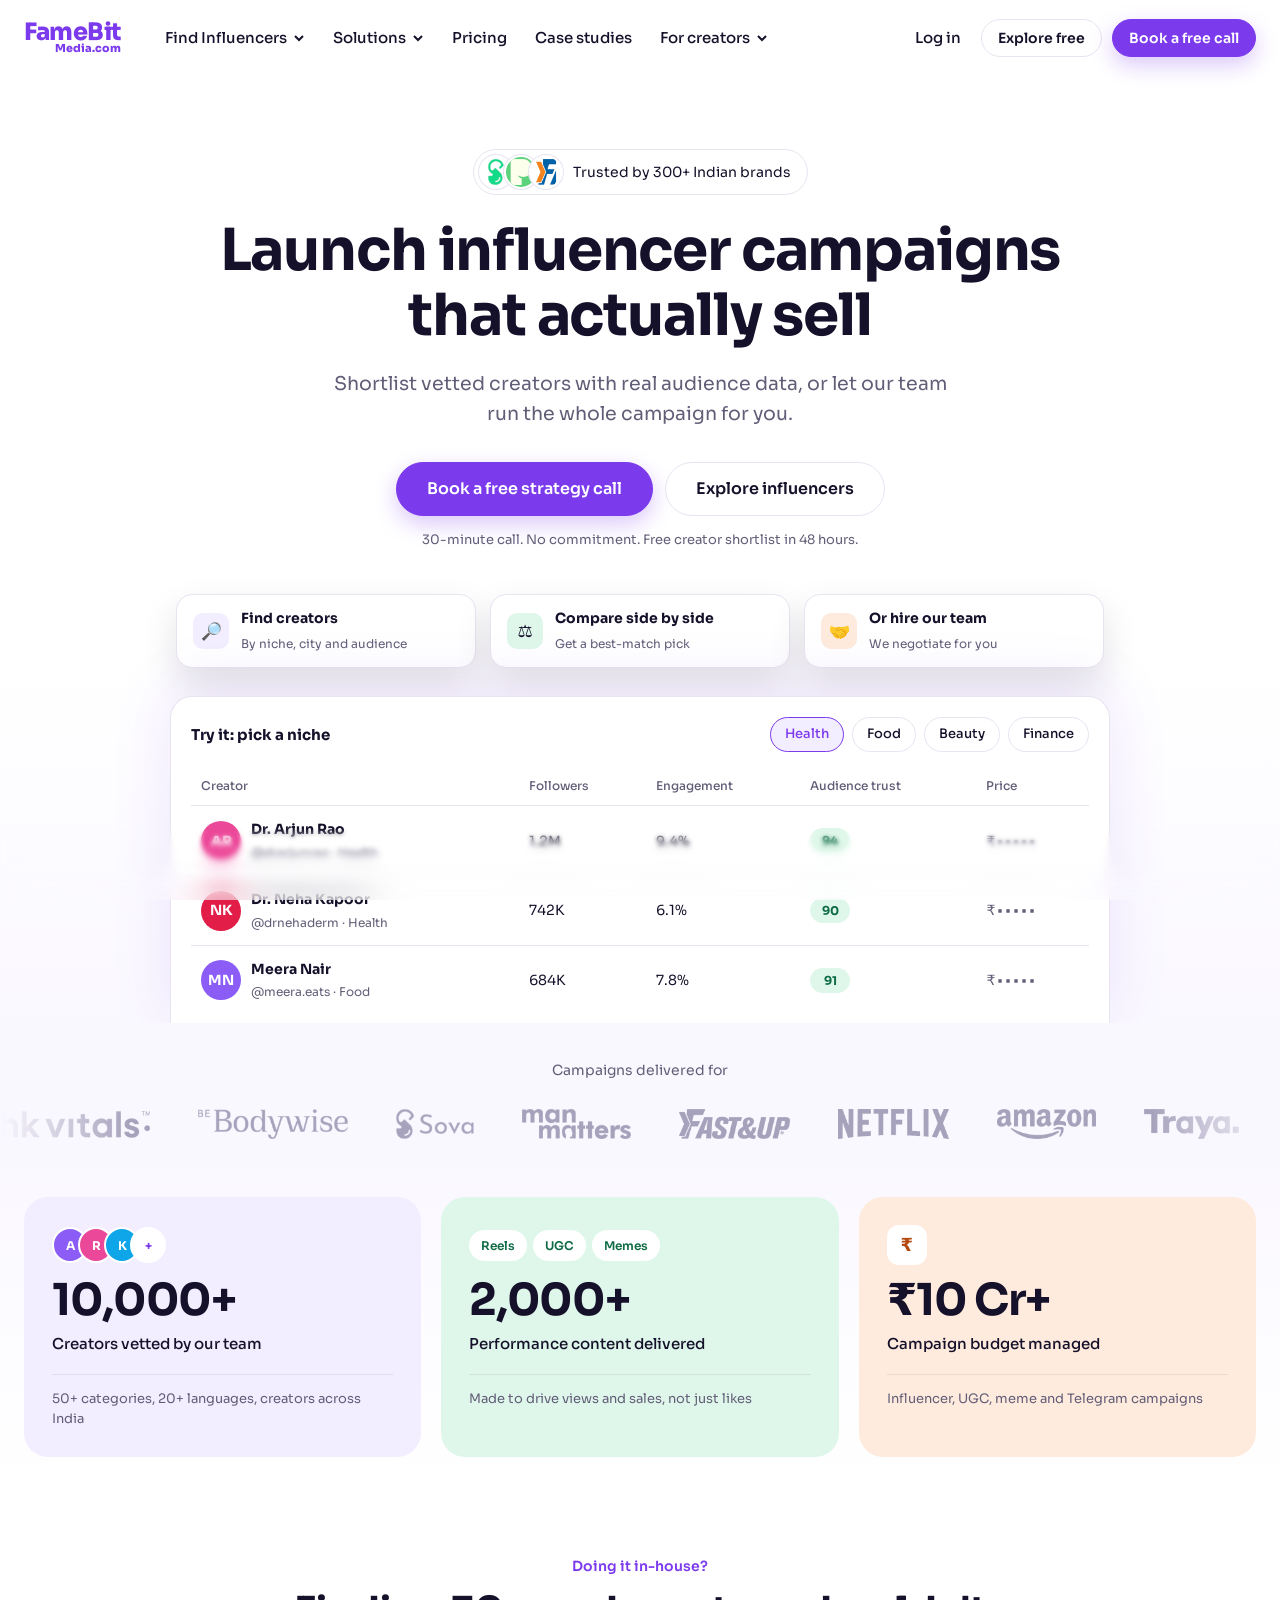
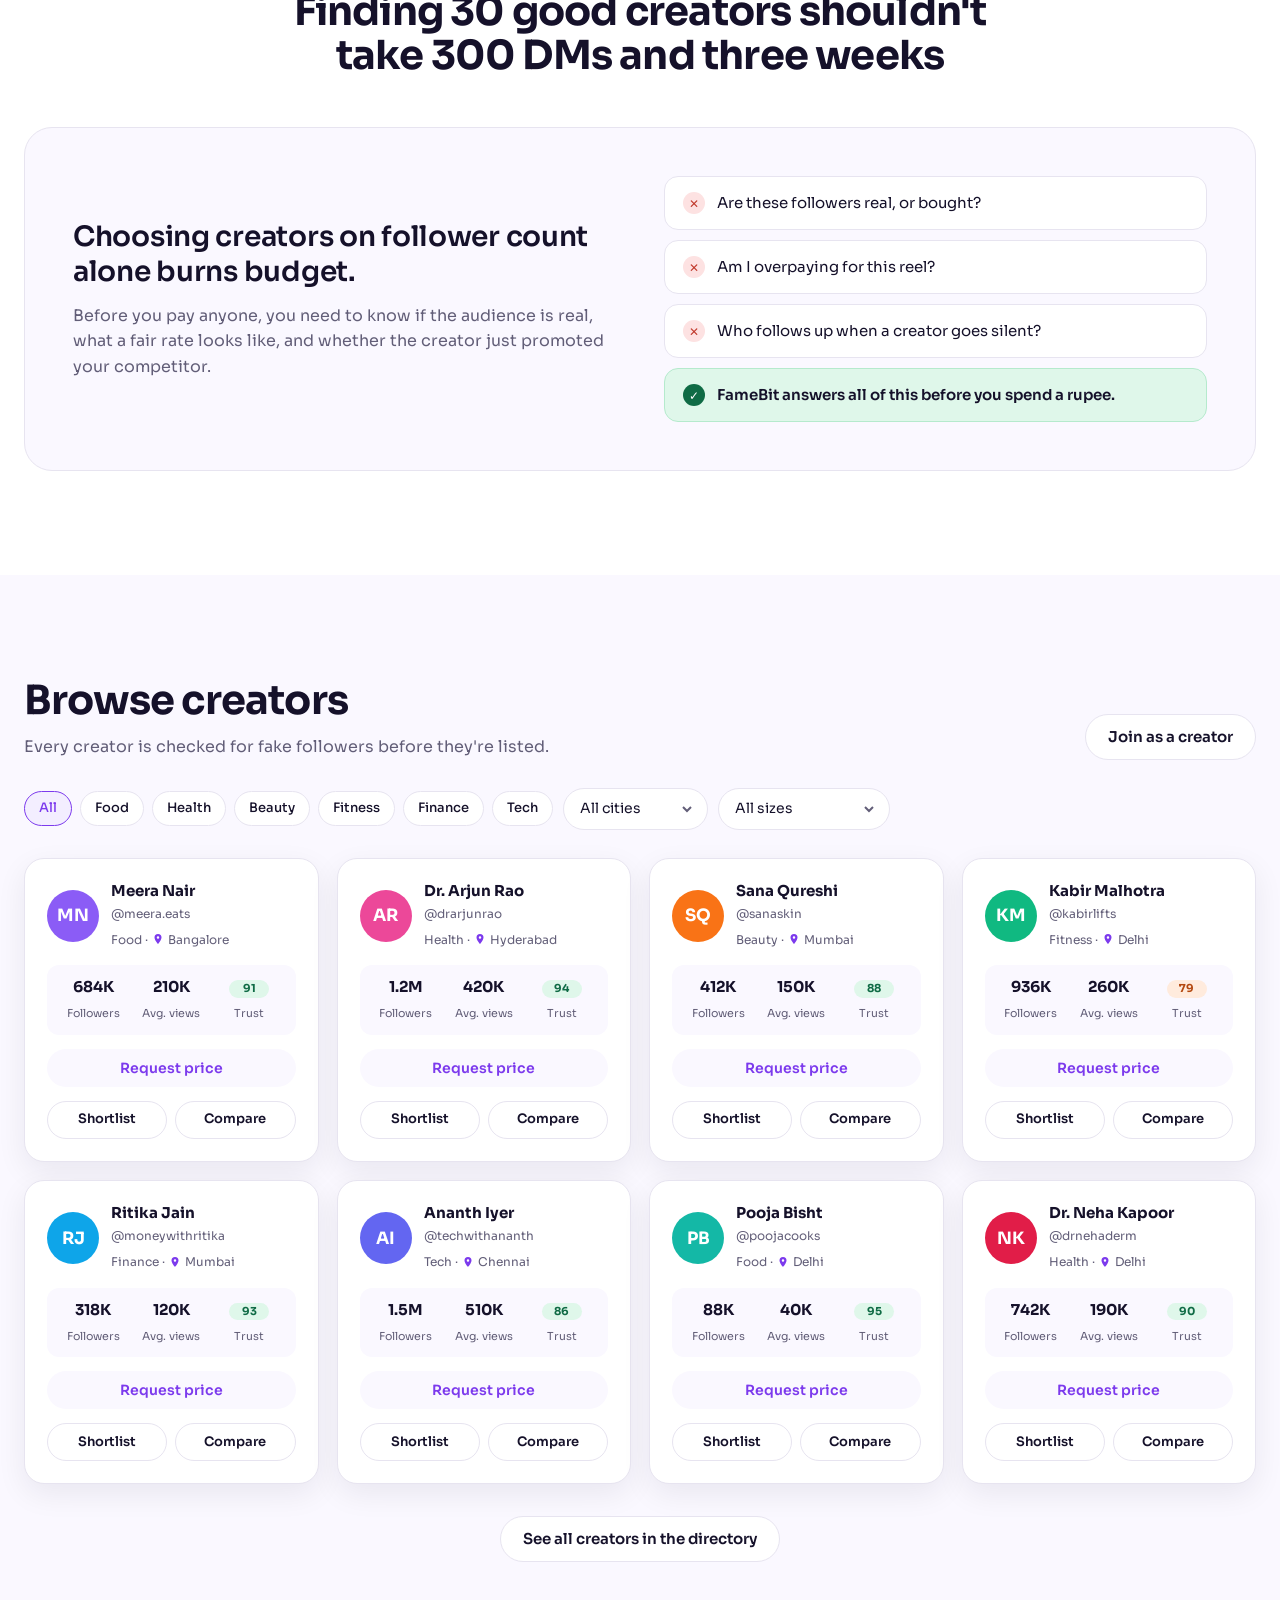
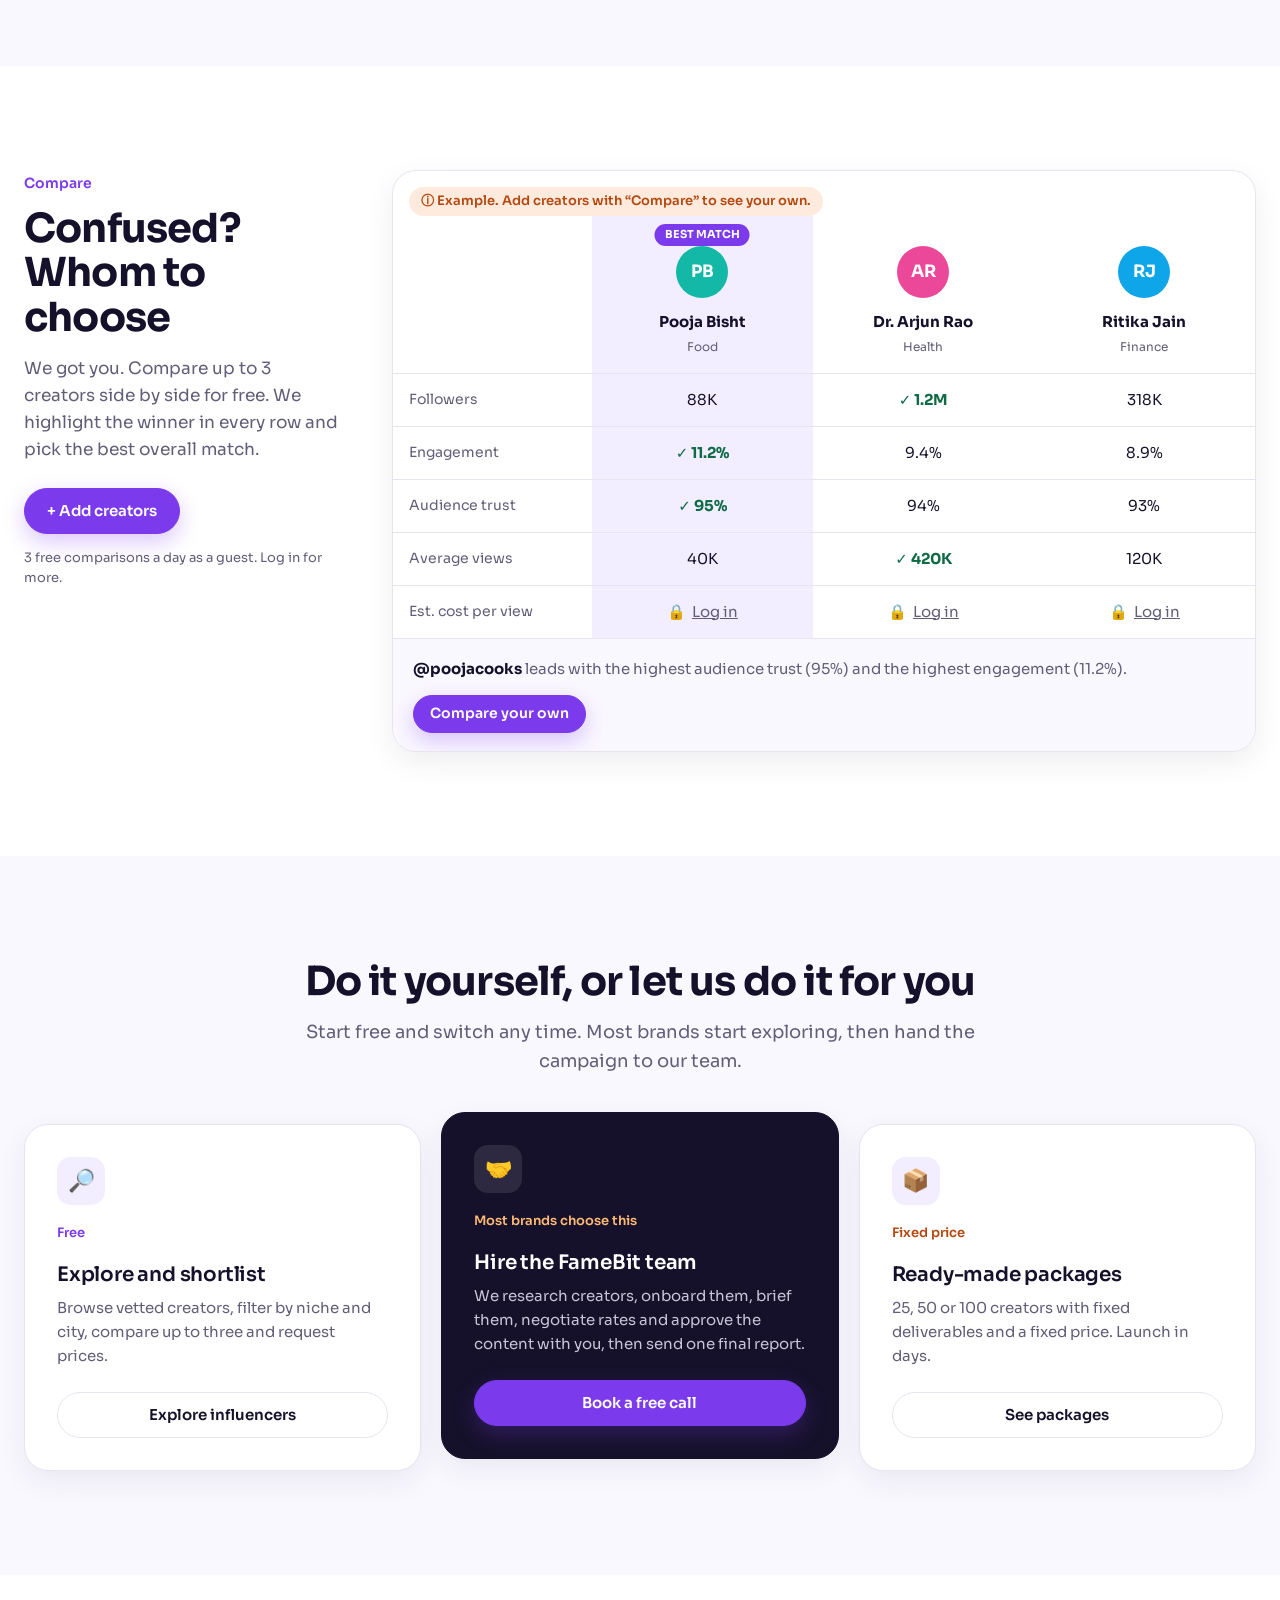
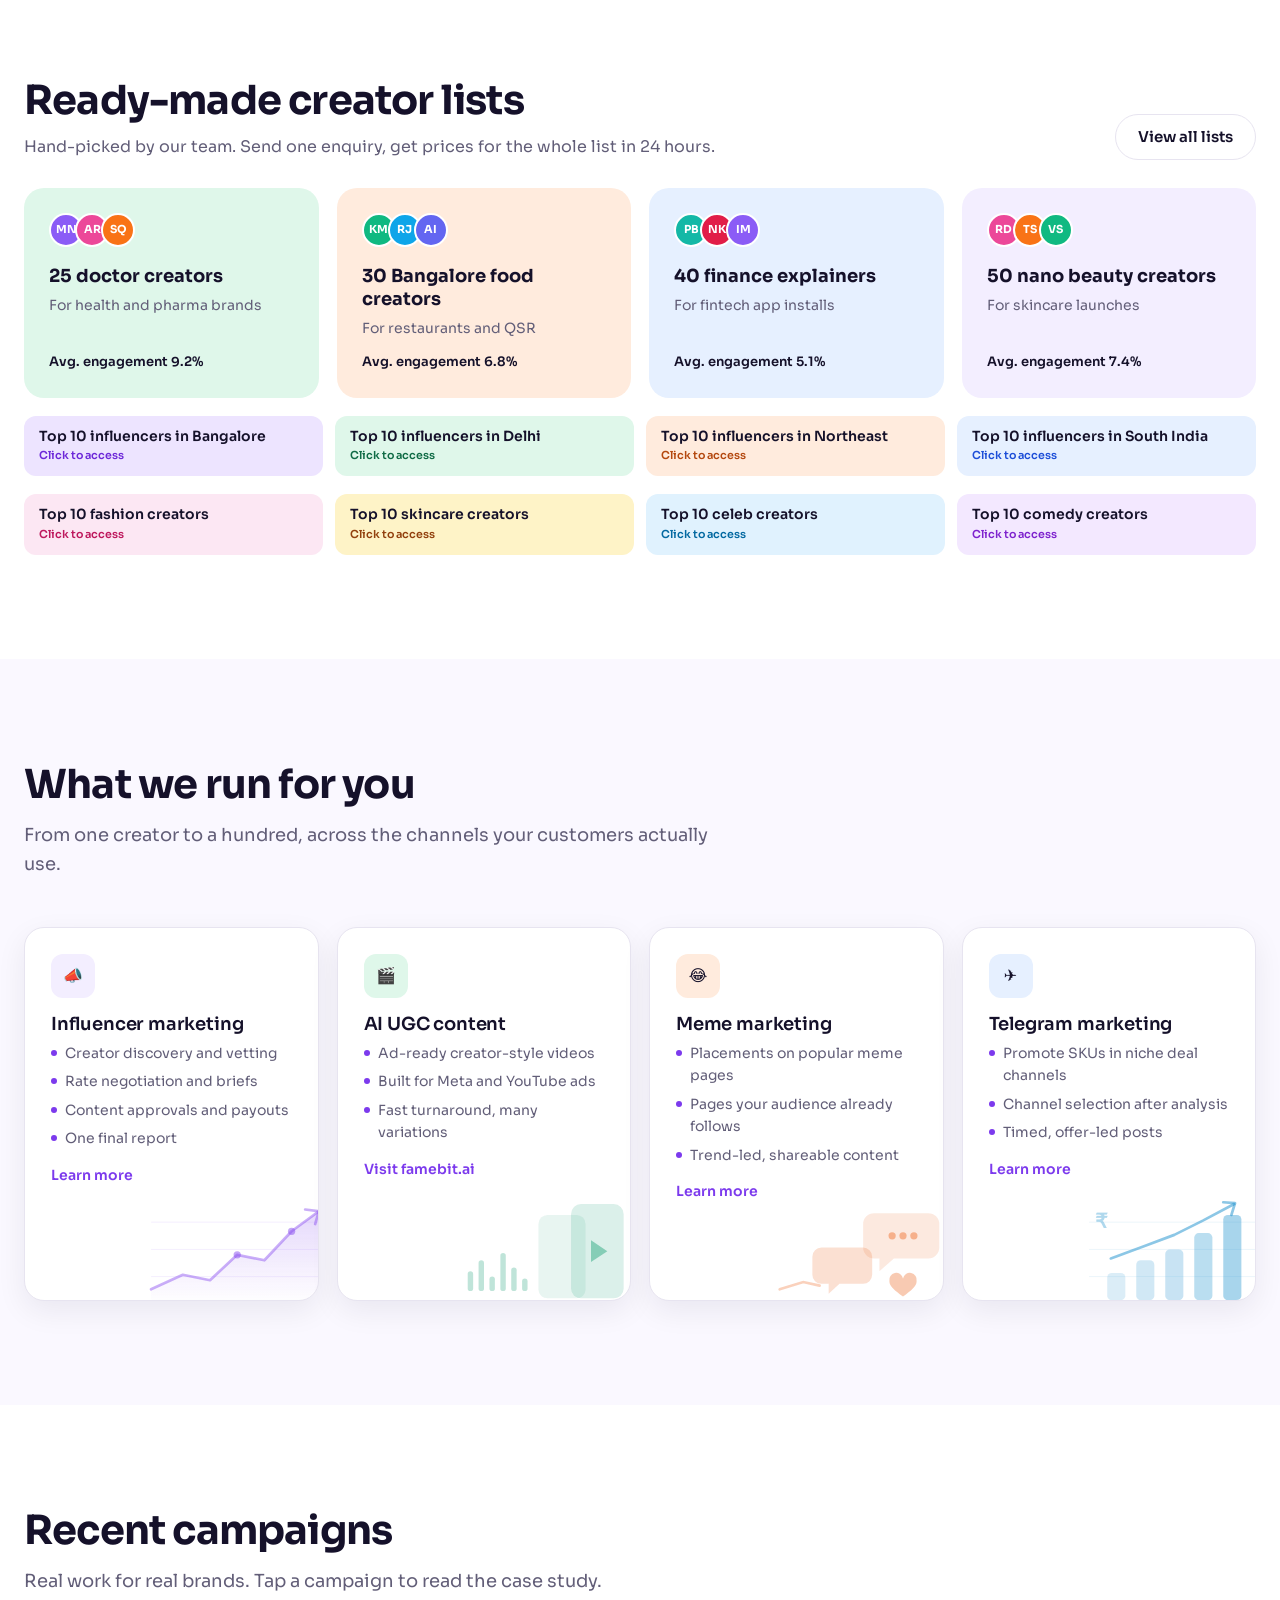
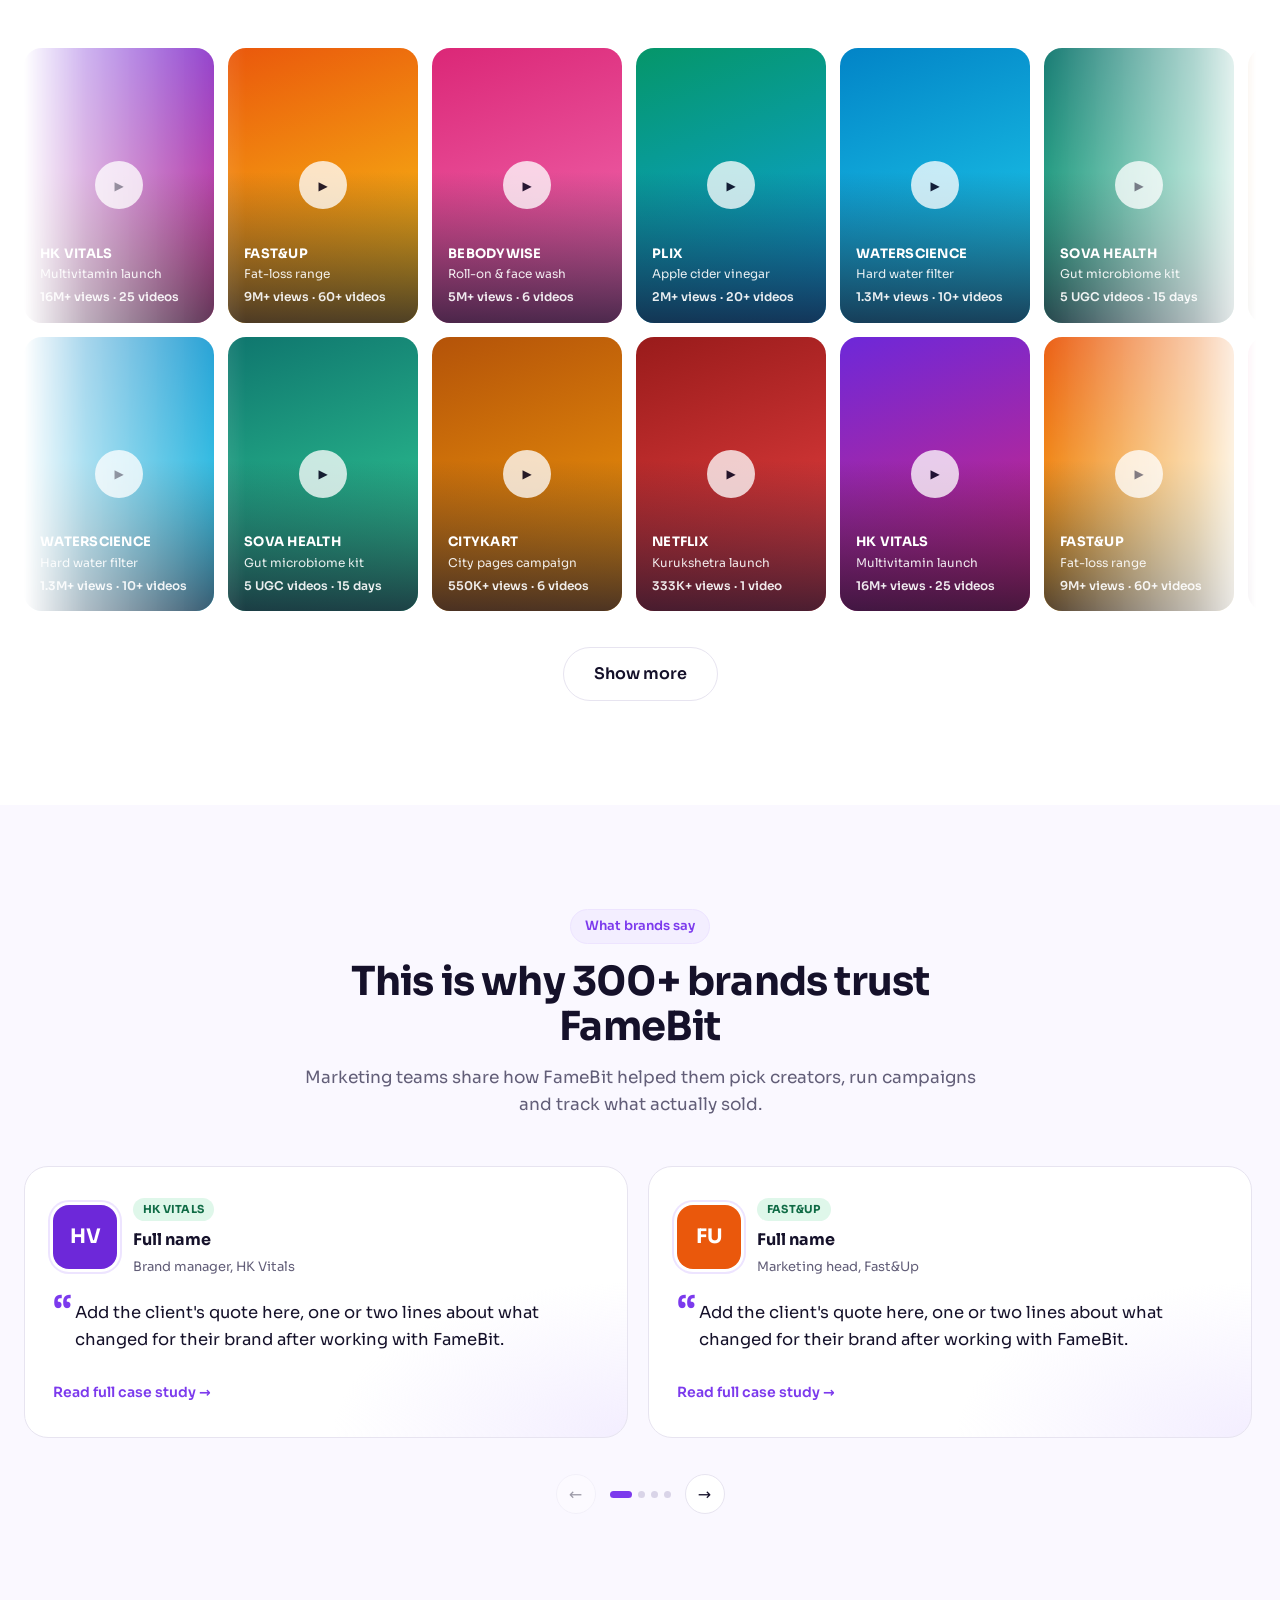
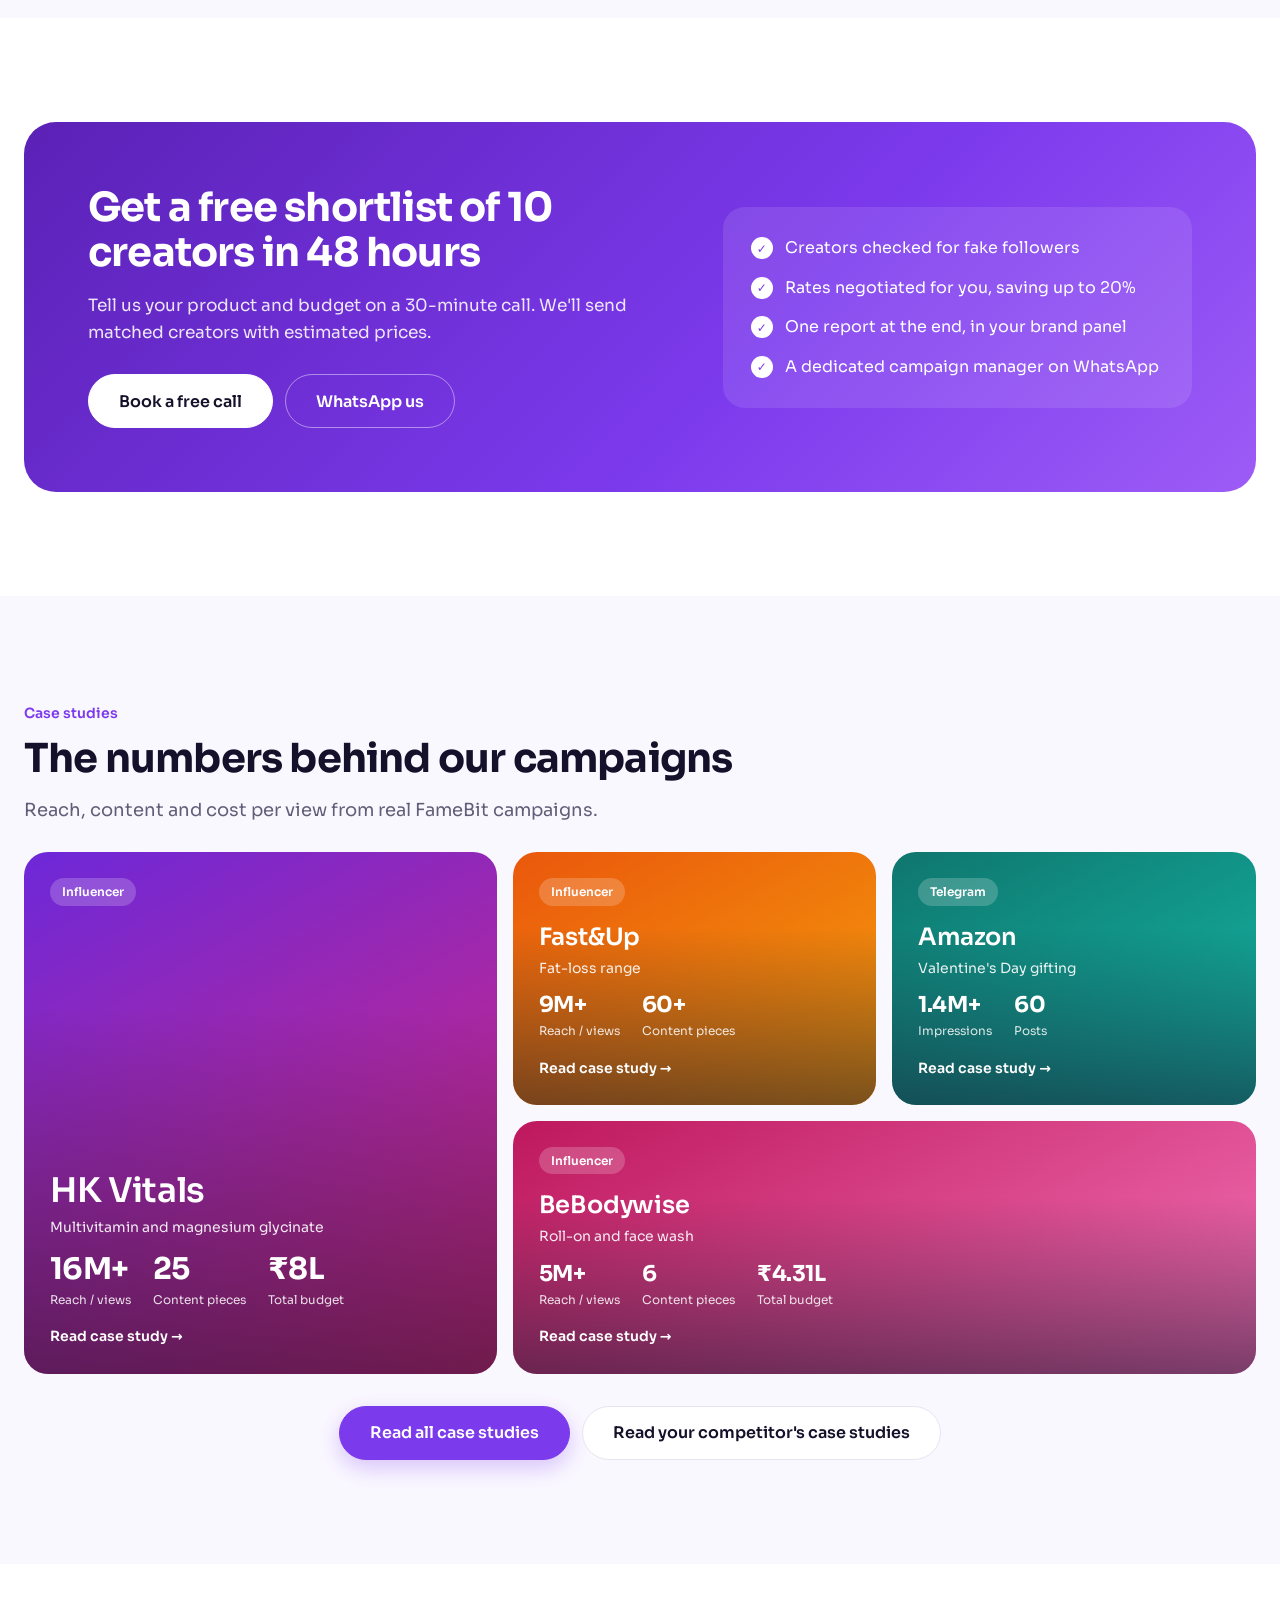
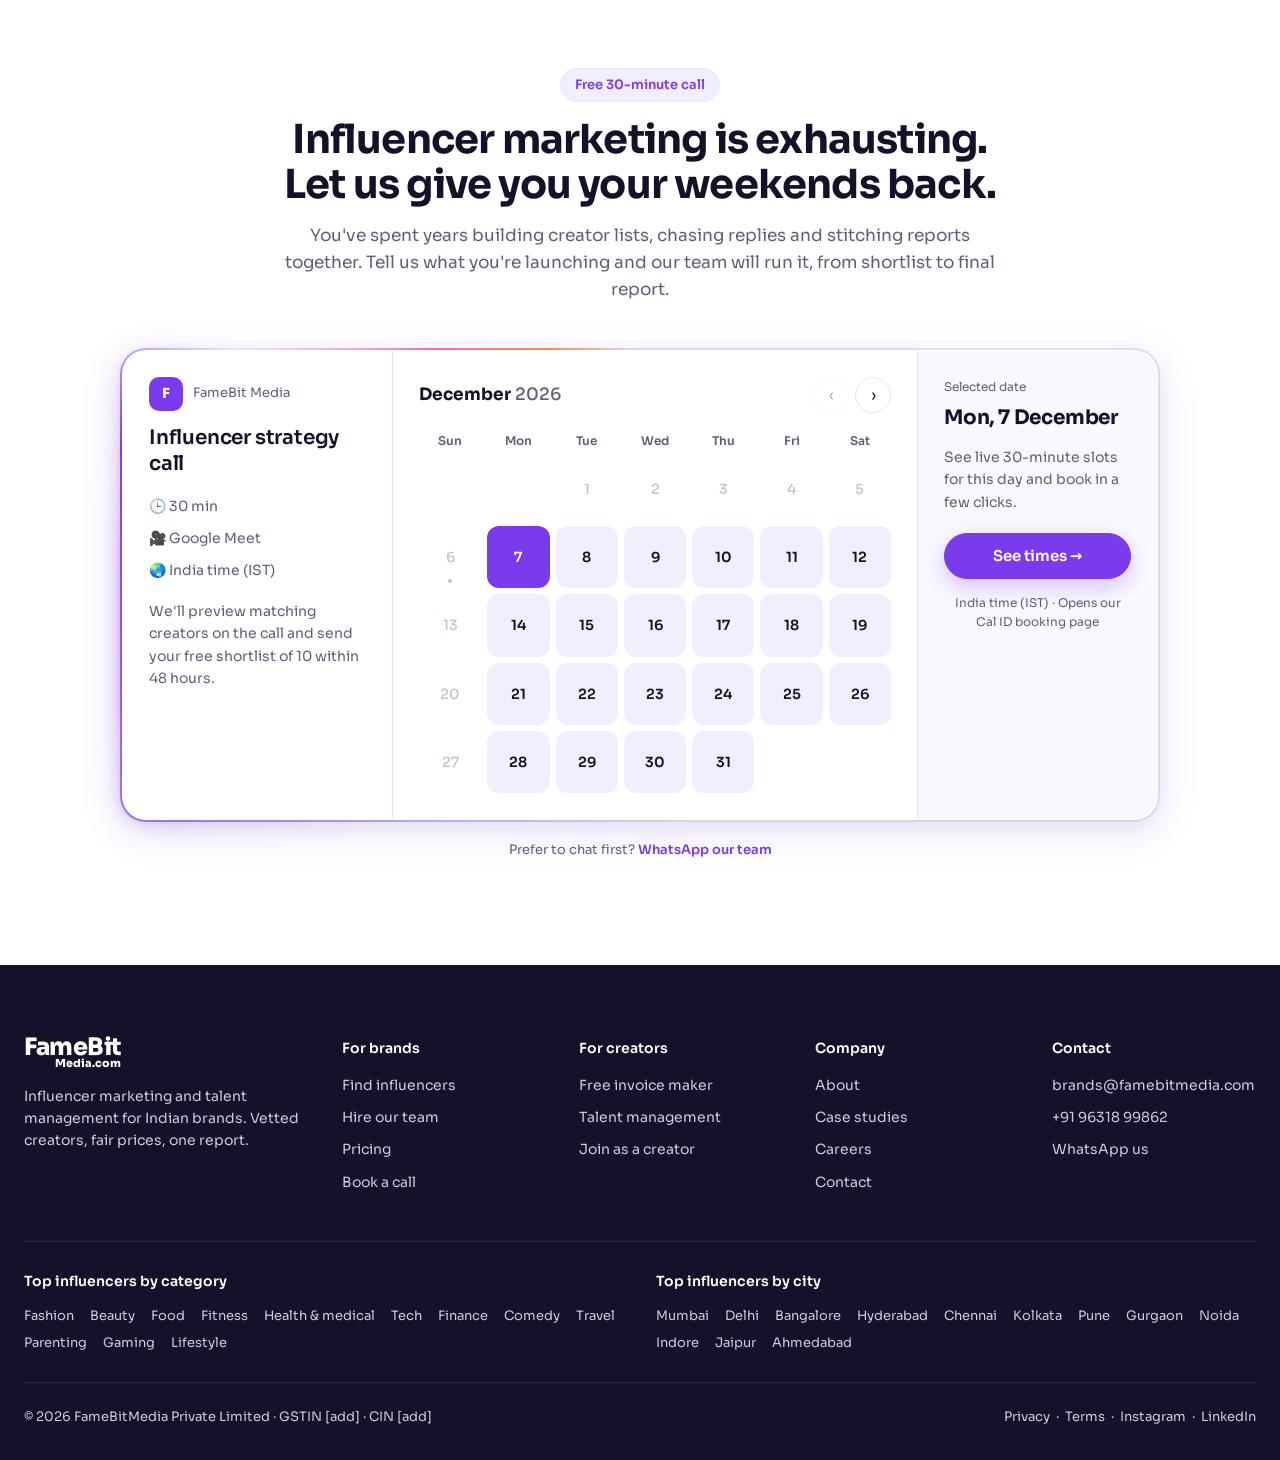
==== commit cddeaec8: "Booking card: thin shining border with a travelling light Co-Authored-By: Claude Opus 5.5 <noreply@a" ====
--- a/index.html
+++ b/index.html
@@ -620,6 +620,7 @@
       <p>You've spent years building creator lists, chasing replies and stitching reports together. Tell us what you're launching and our team will run it, from shortlist to final report.</p>
     </div>
     <div class="frame">
+      <div class="shine" style="--shine-r:24px">
       <div id="meetCard">
         <div class="border-glow-inner sched">
           <div class="s-info">
@@ -630,6 +631,7 @@
           </div>
           <div class="s-embed" id="meetCal"></div>
         </div>
+      </div>
       </div>
     </div>
     <p class="meet-note">Prefer to chat first? <a href="https://wa.me/918115767101" target="_blank" rel="noopener" style="color:var(--p);font-weight:600">WhatsApp our team</a></p>
--- a/styles.css
+++ b/styles.css
@@ -153,6 +153,15 @@
 .cal-alt{padding:10px 16px;border-top:1px solid var(--line);font-size:13px;color:var(--mut);text-align:center}
 .cal-alt a{color:var(--p);font-weight:600}
 
+/* ---------- Shining border: a thin ring with a light that travels around it ---------- */
+@property --shine-a{syntax:'<angle>';inherits:false;initial-value:0deg}
+.shine{position:relative;padding:2px;border-radius:calc(var(--shine-r,24px) + 2px);box-shadow:0 10px 40px rgba(124,58,237,.14);
+  background:conic-gradient(from var(--shine-a),#E4DDF5 0deg,#E4DDF5 170deg,#C4B5FD 220deg,#8B5CF6 265deg,#7C3AED 285deg,#F0E9FF 300deg,#F472B6 318deg,#FB923C 338deg,#E4DDF5 360deg);
+  animation:shine-spin 4.5s linear infinite}
+.shine>.border-glow-card{border-color:transparent}
+@keyframes shine-spin{to{--shine-a:360deg}}
+@media (prefers-reduced-motion:reduce){.shine{animation:none}}
+
 /* ---------- GradualBlur (React Bits port, see effects.js) ---------- */
 .gradual-blur{pointer-events:none;isolation:isolate}
 .gradual-blur-parent{overflow:hidden}
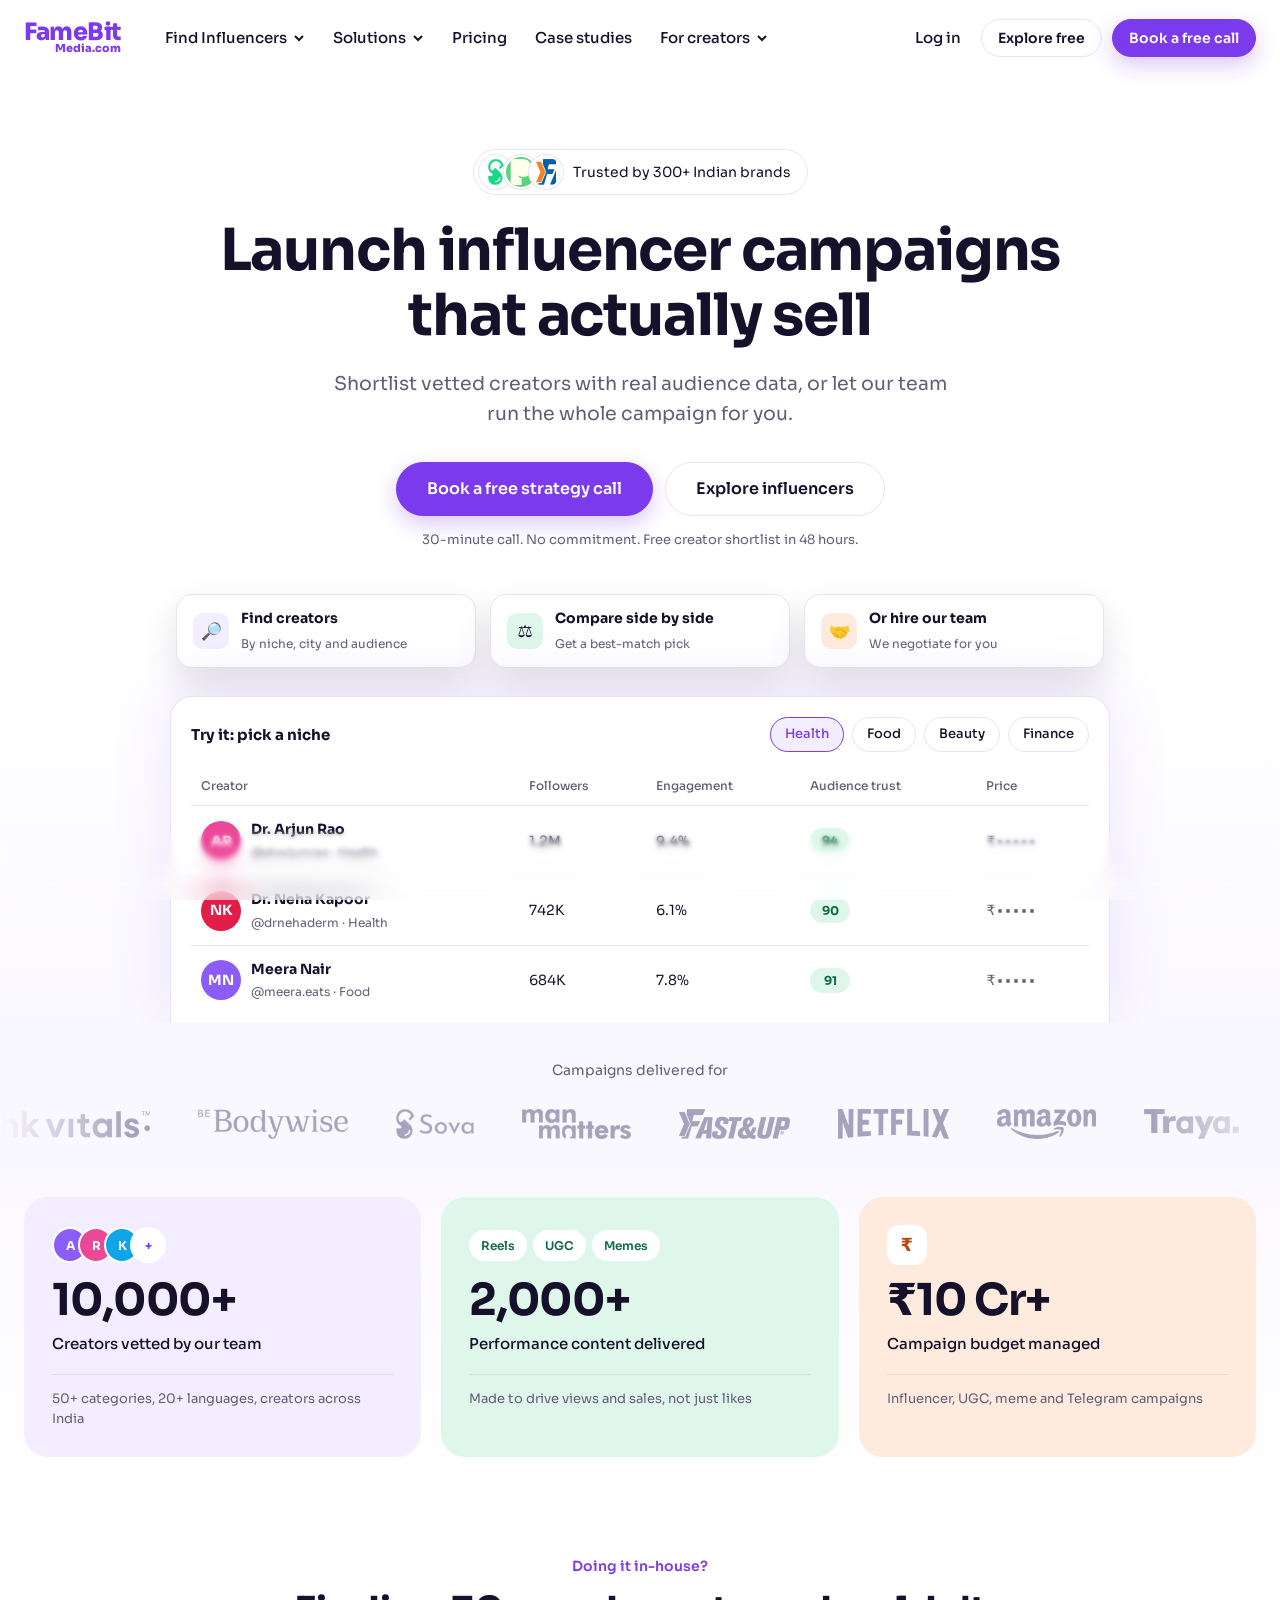
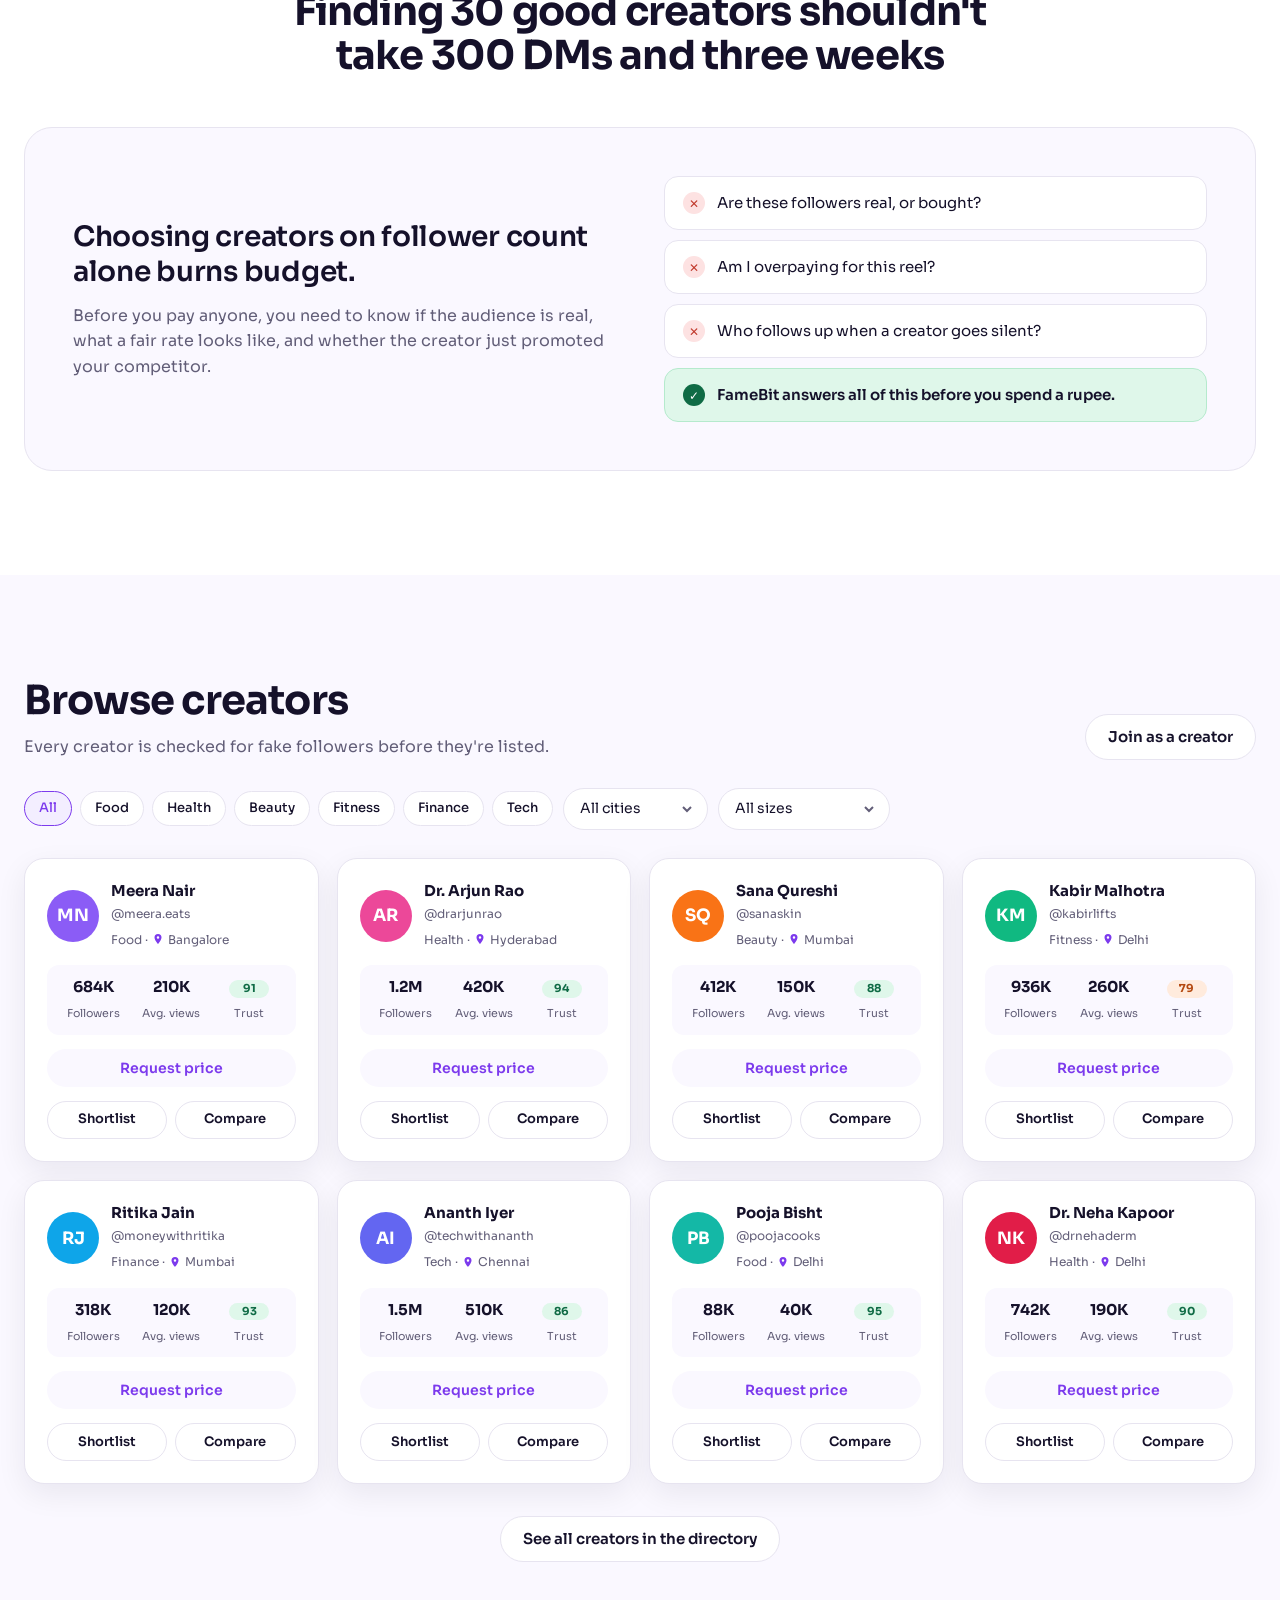
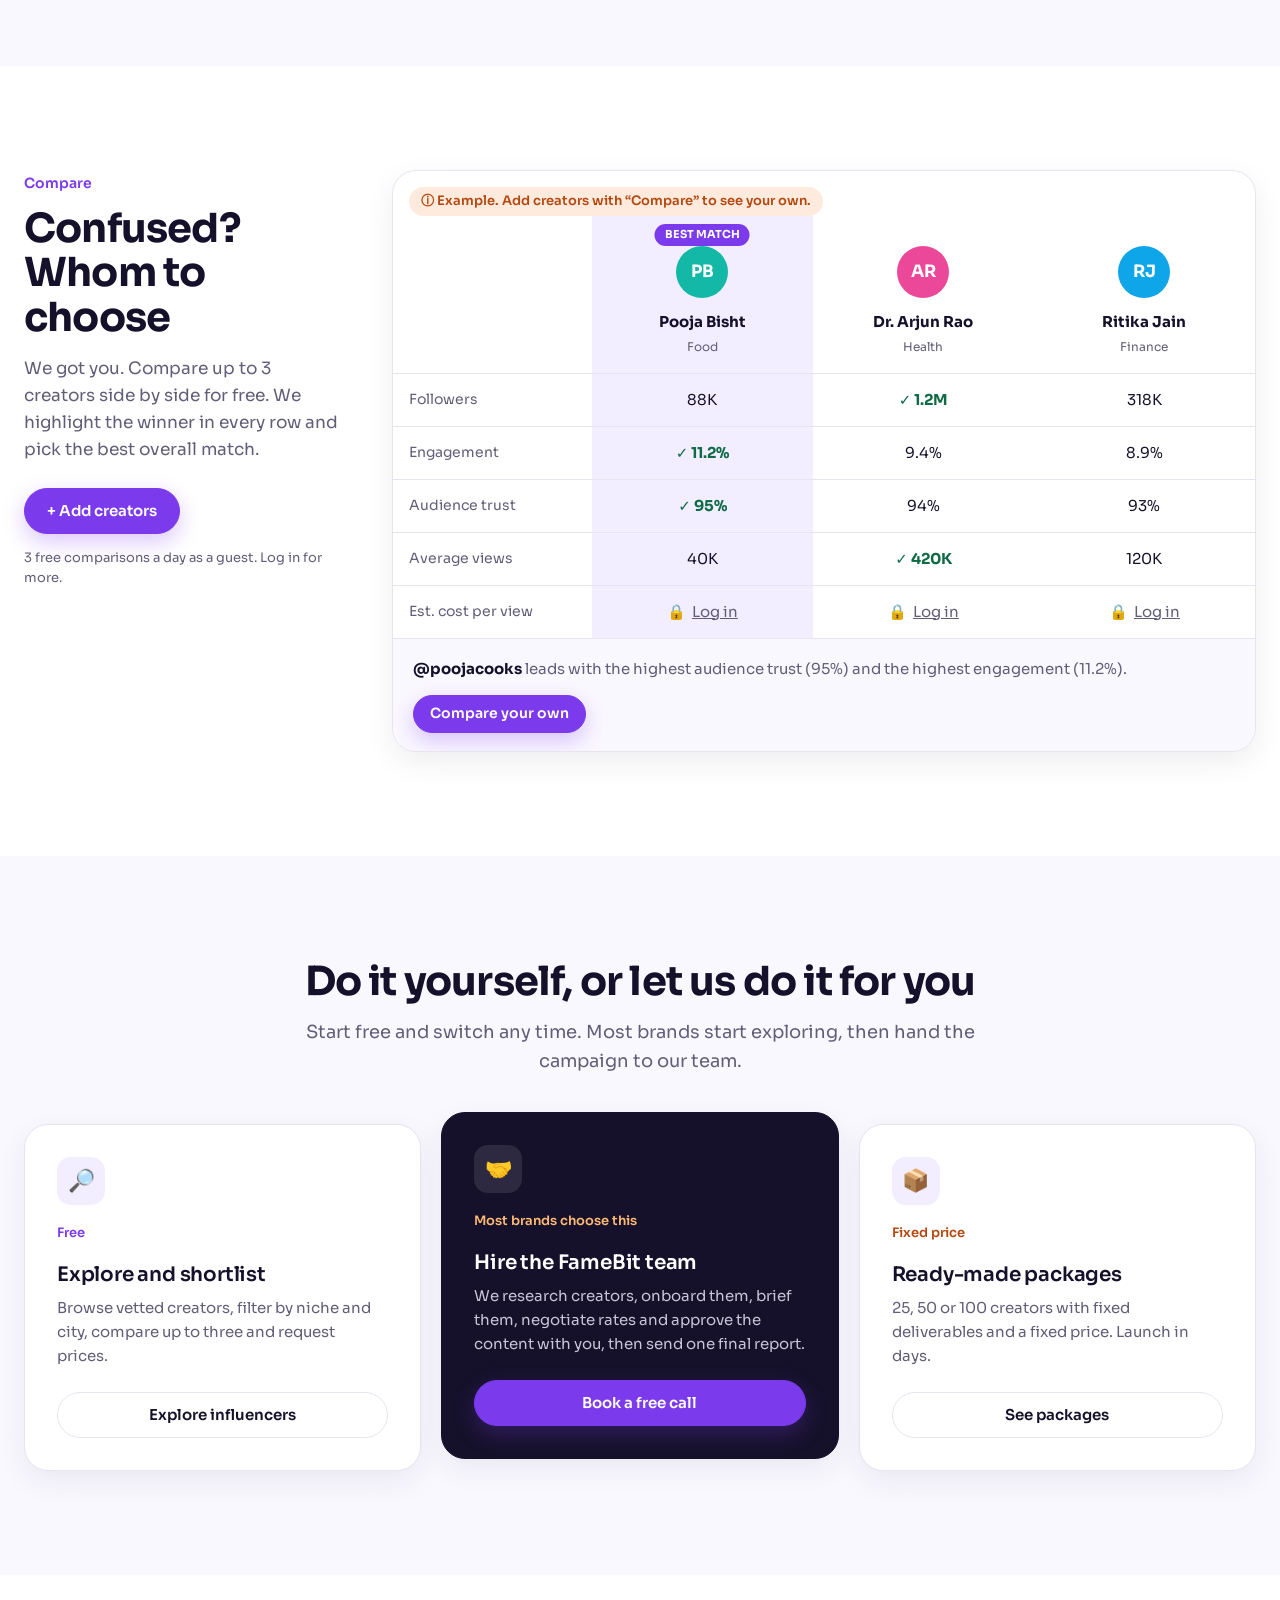
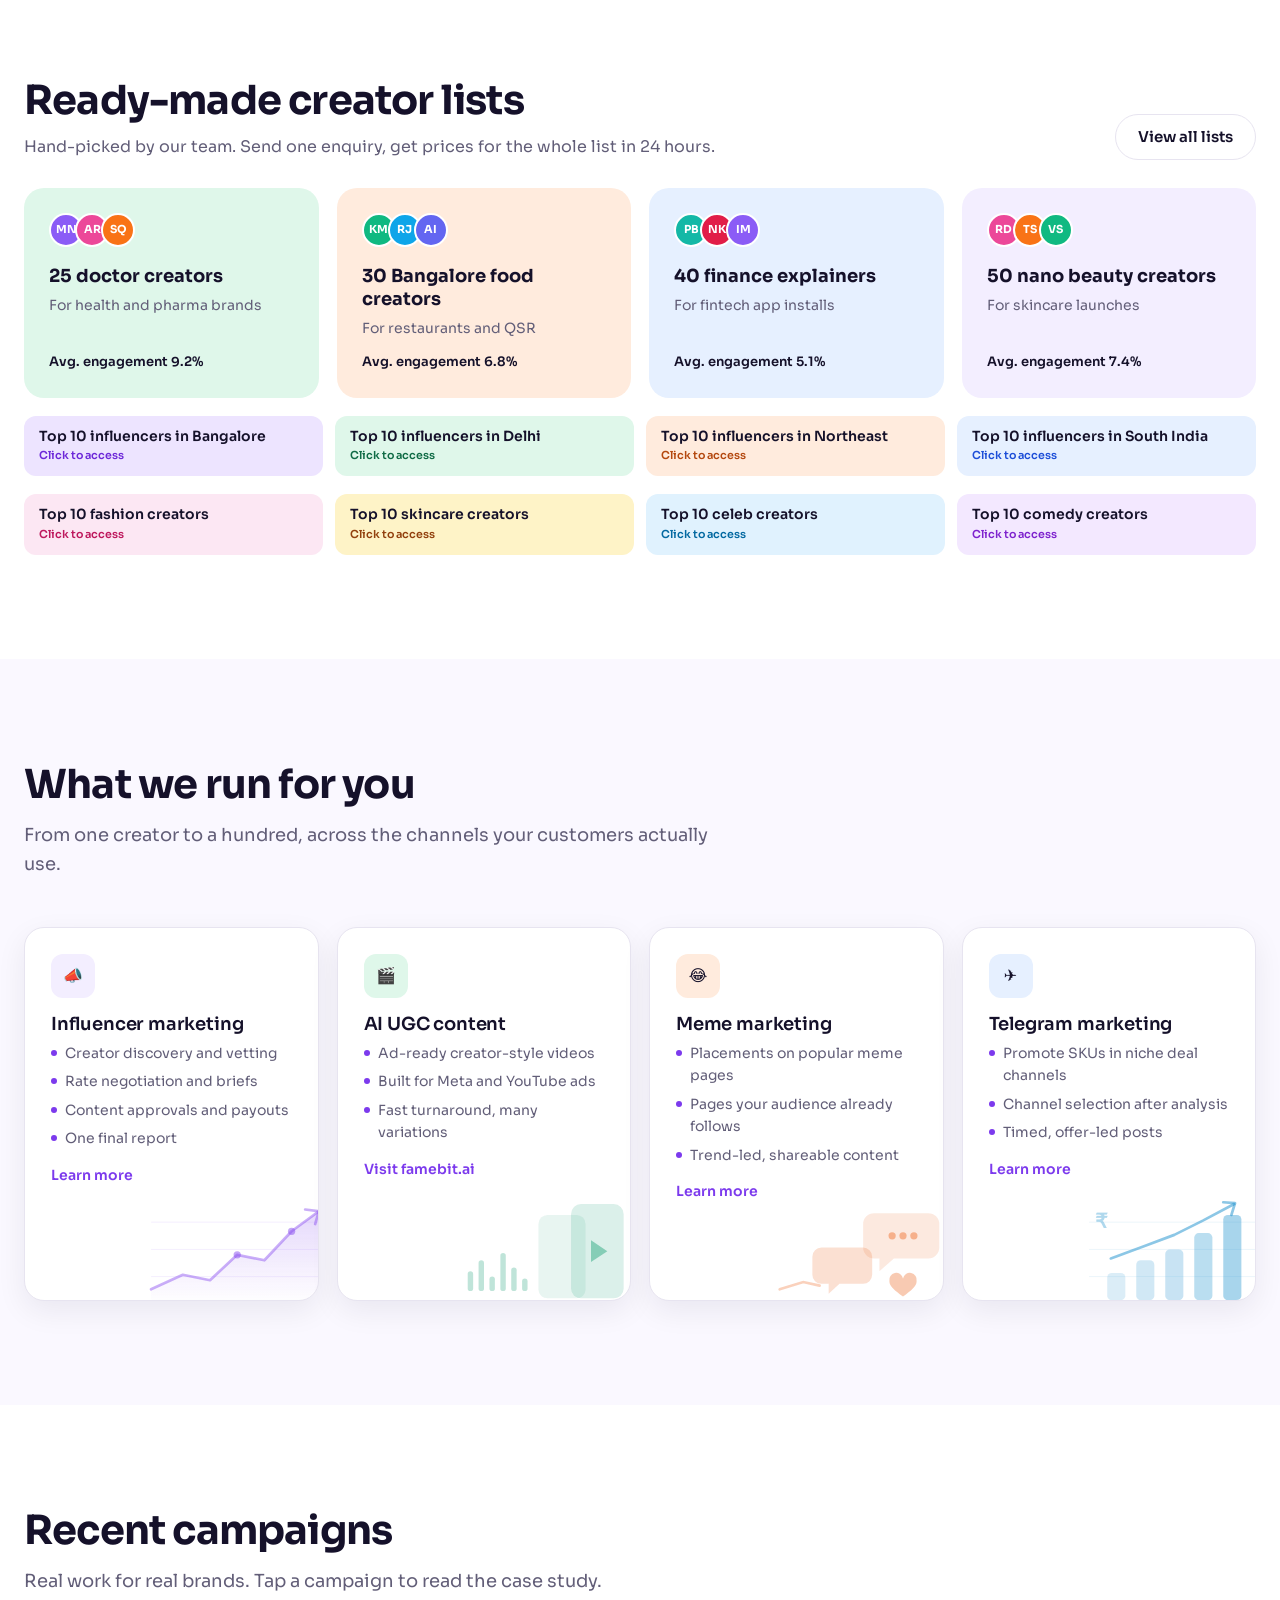
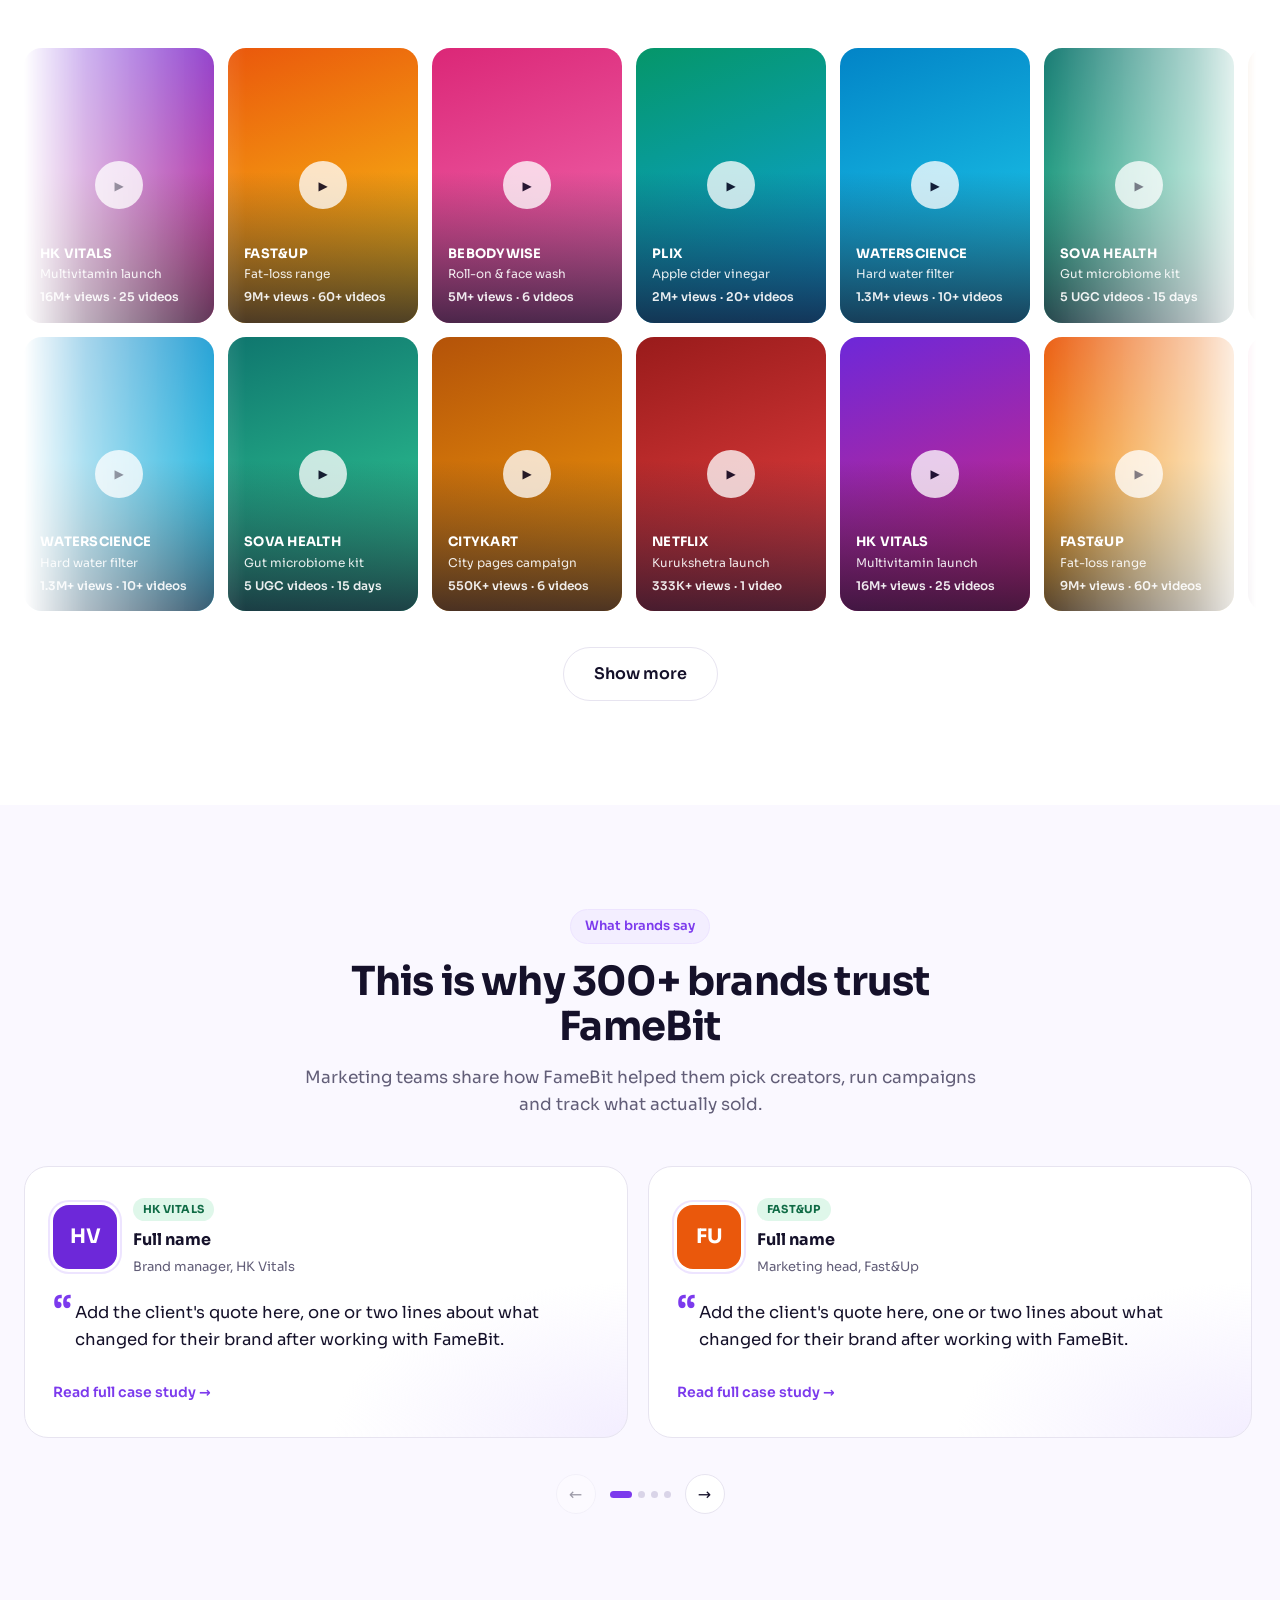
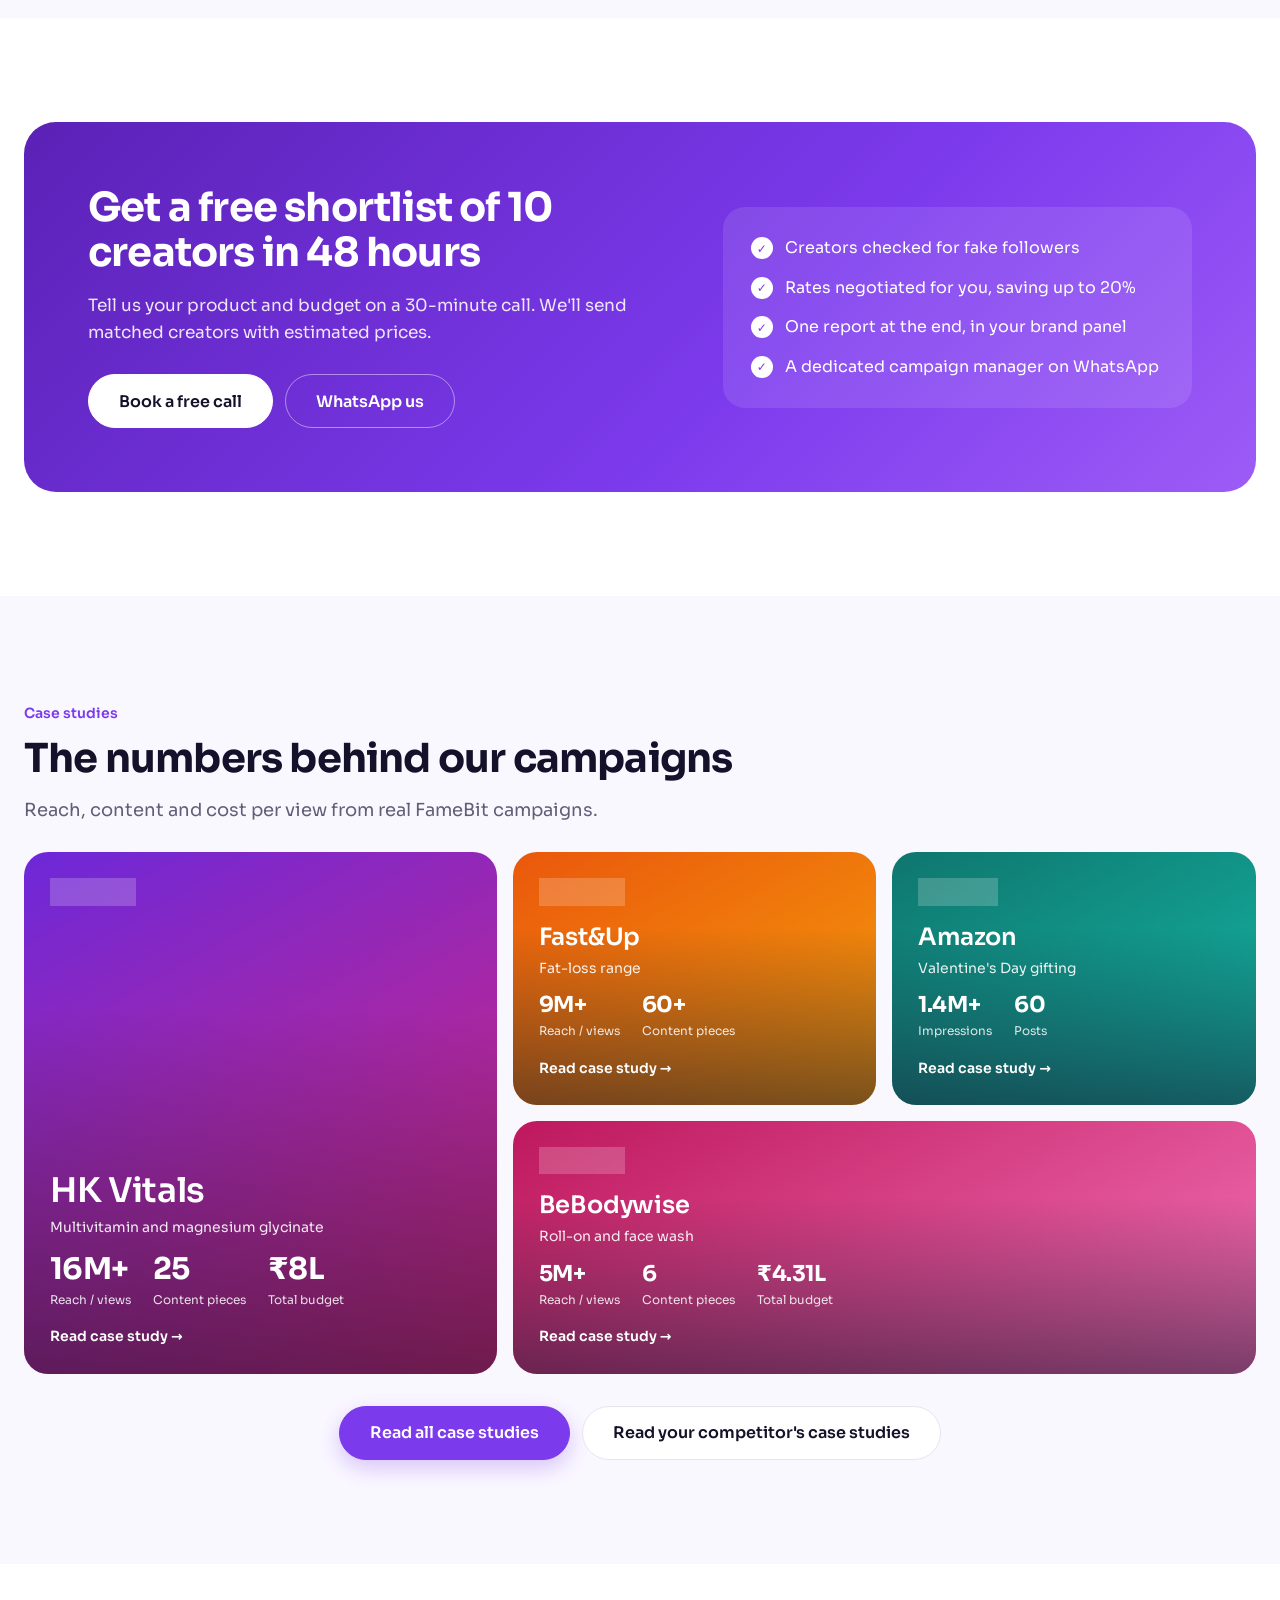
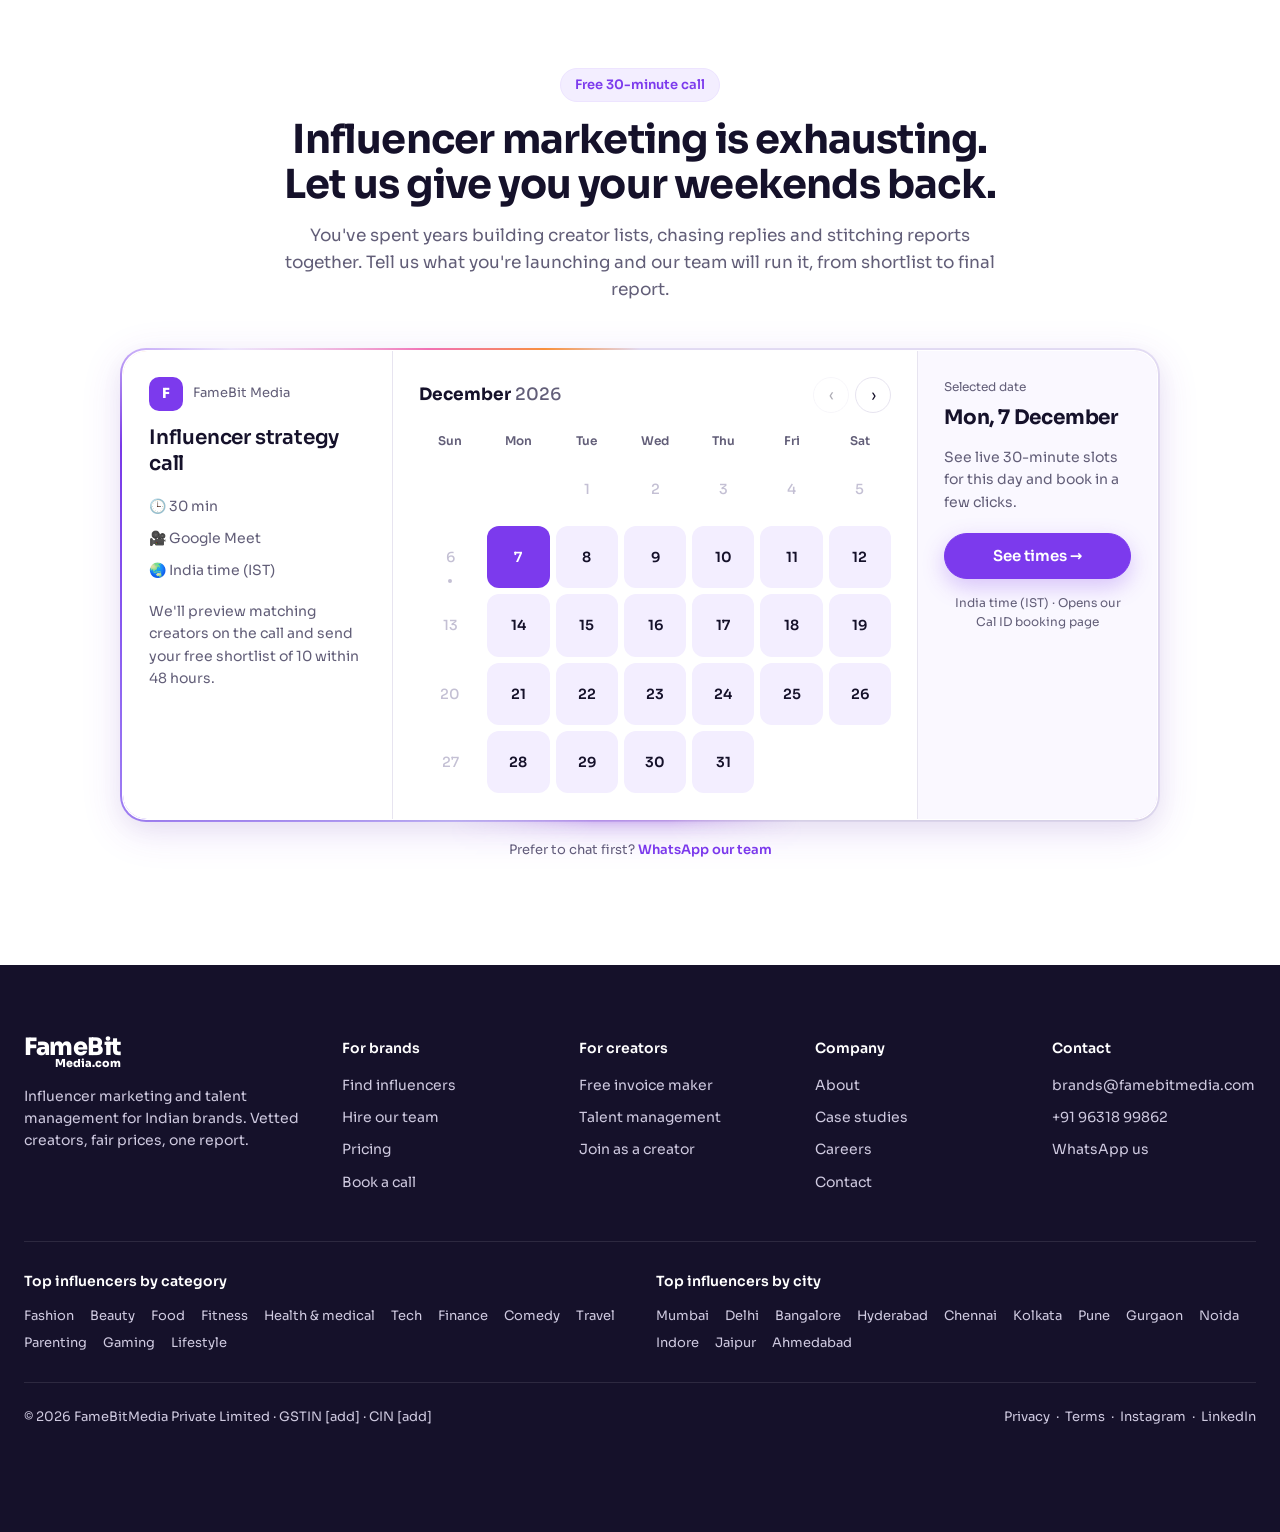
==== commit 88029063: "Auto-hide header, footer clear of page blur, compact phone sections Header hides on scroll down and " ====
--- a/index.html
+++ b/index.html
@@ -310,53 +310,86 @@
   .tbl .hide-s{display:none}
 }
 
-/* ---------- Phone layout: tighter spacing, swipe rows instead of long stacks ---------- */
+/* ---------- Phone-only pieces (hidden on larger screens) ---------- */
+@media (min-width:601px){.m-only{display:none!important}}
+
+/* ---------- Phone layout: compact sections, previews + buttons to the full pages ---------- */
 @media (max-width:600px){
-  section{padding:52px 0}
-  .sec-head{margin-bottom:26px}.sec-head p,.tst-head p,.meet-head p{font-size:15px;margin-top:10px}
-  h2,.cmp-side h2{font-size:26px}
+  .m-hide{display:none!important}
+  section{padding:48px 0}
+  .sec-head{margin-bottom:22px}.sec-head p,.tst-head p,.meet-head p{font-size:15px;margin-top:10px}
+  h2,.cmp-side h2{font-size:25px}
+  .btn-m{width:100%;margin-top:16px}
   .hero{padding-top:36px}.hero h1{font-size:34px;margin-top:18px}.hero .sub{font-size:16px;margin-top:14px}.hero .ctas{margin-top:22px}
   /* hero feature chips: one compact row */
   .feats{display:grid;grid-template-columns:repeat(3,1fr);gap:8px;margin-top:28px}
   .float-chip{flex-direction:column;align-items:center;text-align:center;gap:6px;padding:12px 6px;min-width:0;border-radius:14px;animation:none}
   .float-chip i{width:32px;height:32px;font-size:15px}.float-chip b{font-size:12px;line-height:1.3}.float-chip span{display:none}
   .demo-wrap{margin-top:18px}.demo{padding:16px 14px 6px}
-  /* swipe rows */
-  .bento,.grid,.paths,.lists,.svc,.collage{display:flex!important;overflow-x:auto;scroll-snap-type:x mandatory;gap:12px;margin:0 -24px;padding:4px 24px 14px;scroll-padding:0 24px;scrollbar-width:none;grid-template-columns:none}
-  .bento::-webkit-scrollbar,.grid::-webkit-scrollbar,.paths::-webkit-scrollbar,.lists::-webkit-scrollbar,.svc::-webkit-scrollbar,.collage::-webkit-scrollbar{display:none}
-  .bento>*,.grid>*,.paths>*,.lists>*,.svc>*,.collage>*{flex:0 0 82%;scroll-snap-align:start}
-  .grid>.empty{flex-basis:100%}
-  .bento{margin:0}  /* .bento is also the .wrap, so it already sits inside the page gutter */
-  .proof{padding:28px 0 12px}.stat{min-height:200px;padding:22px}.stat .big{font-size:36px}
+  /* stats: swipe row */
+  .bento{display:flex!important;overflow-x:auto;scroll-snap-type:x mandatory;gap:12px;padding:4px 24px 14px;scroll-padding:0 24px;scrollbar-width:none}
+  .bento::-webkit-scrollbar{display:none}.bento>*{flex:0 0 82%;scroll-snap-align:start}
+  .proof{padding:28px 0 8px}.stat{min-height:180px;padding:22px}.stat .big{font-size:34px}
   /* problem */
-  .prob{padding:22px;gap:20px;border-radius:22px}.prob h3{font-size:21px}.prob p{font-size:15px}.q{padding:12px 14px;font-size:14px}
-  /* browse filters on one scrolling line */
-  .browse-head{margin-bottom:18px;gap:14px}.browse-head .btn{min-height:40px;font-size:14px}
-  .filters{margin-bottom:18px}
-  #catChips{flex-wrap:nowrap;overflow-x:auto;margin:0 -24px;padding:2px 24px;scrollbar-width:none;width:calc(100% + 48px)}
-  #catChips::-webkit-scrollbar{display:none}#catChips .chip{flex:none}
-  .filters select{flex:1;min-width:0}
-  .see-all{margin-top:14px}
-  /* paths, lists, services, bars */
-  .path{padding:24px}.path p{margin:8px 0 18px}
-  .list{min-height:180px}
-  .bars{gap:8px;margin-top:10px}.bar{padding:9px 12px}.bar b{font-size:13px}
-  .svc .card{padding:22px 22px 90px}
-  /* campaigns + closing band */
+  .prob{padding:22px;gap:18px;border-radius:22px}.prob h3{font-size:20px}.prob p{font-size:15px}.q{padding:11px 14px;font-size:14px}
+  /* browse: 3-creator preview + button to the directory */
+  .browse-head{margin-bottom:16px;gap:12px}.browse-head .btn{display:none}
+  .mini{display:grid!important;gap:8px}
+  .mini a{display:flex;align-items:center;gap:12px;background:#fff;border:1px solid var(--line);border-radius:14px;padding:12px 14px}
+  .mini .av{width:40px;height:40px;font-size:14px}
+  .mini b{display:block;font-size:14px;line-height:1.3}.mini small{font-size:12px;color:var(--mut);display:inline-flex;align-items:center;gap:4px}
+  .mini small svg{width:11px;height:11px;color:var(--p)}
+  .mini .n{margin-left:auto;text-align:right;font-size:13px;font-weight:700}.mini .n span{display:block;font-size:11px;font-weight:500;color:var(--mut)}
+  .see-all{margin-top:0}
+  /* compare: explanation + button (table is too wide for a phone) */
+  .cmp-side .btn{margin-top:18px}
+  /* paths: small stacked rows */
+  .paths{gap:10px}
+  .path{padding:16px 18px;display:grid;grid-template-columns:40px 1fr;column-gap:14px;align-items:start}
+  .path .ico{width:40px;height:40px;font-size:18px;border-radius:12px;grid-row:span 4}
+  .path .tagline{margin-top:0;font-size:12px}.path h3{margin-top:2px;font-size:16px}
+  .path p{margin:4px 0 10px;font-size:13px;line-height:1.5}
+  .path .btn{min-height:38px;font-size:13px;width:auto;justify-self:start;padding:0 16px}
+  /* lists: 2 lists + 4 top-10 bars, rest behind "View all lists" */
+  #lists .browse-head .btn{display:none}
+  .lists{grid-template-columns:1fr 1fr;gap:10px}
+  .lists>.list:nth-child(n+3){display:none}
+  .list{min-height:0;padding:16px;gap:4px}.list b{font-size:15px}.list .mut{font-size:12px!important}.list .m{font-size:12px;margin-top:8px}
+  .list .faces .av{width:28px;height:28px;font-size:10px}.list .faces{margin-bottom:6px}
+  .bars{grid-template-columns:1fr 1fr;gap:8px;margin-top:8px}.bar{padding:9px 12px}.bar b{font-size:13px}
+  .bars>.bar:nth-child(n+3){display:none}
+  /* services: 2 x 2 grid */
+  .svc{grid-template-columns:1fr 1fr;gap:10px}
+  .svc .card{padding:16px 14px 58px;border-radius:16px}
+  .svc .card .ico{width:36px!important;height:36px!important;font-size:16px}
+  .svc h3{font-size:15px;margin:12px 0 0;line-height:1.3}
+  .svc ul{display:none}.svc a.more{font-size:13px;margin-top:8px}
+  .svc .card>.art{width:78%;opacity:.75}
+  /* campaigns */
   .camp{width:150px}.camp .play{top:36%;width:40px;height:40px}
   .camps{-webkit-mask-image:linear-gradient(90deg,transparent 0,#000 8%,#000 92%,transparent 100%);mask-image:linear-gradient(90deg,transparent 0,#000 8%,#000 92%,transparent 100%)}
-  .band{padding:26px;border-radius:24px;gap:22px}.band p{font-size:15px}.band .ctas .btn{width:100%}.band ul{padding:20px}
-  /* case studies */
-  .ct{min-height:230px;padding:22px}.ct.big h3{font-size:28px}
-  .cs-ctas{margin-top:18px}.cs-ctas .btn{width:100%;white-space:normal;text-align:center}
+  .camps-more{margin-top:20px}
+  /* free shortlist band */
+  .band{padding:24px 20px;border-radius:22px;gap:18px}.band h2{font-size:23px}.band p{font-size:14px;margin-top:10px}
+  .band .ctas{margin-top:18px;gap:8px}.band .ctas .btn{width:100%;min-height:48px}
+  .band ul{padding:14px;gap:8px;border-radius:16px}.band li{font-size:13px;gap:10px}.band li::before{width:18px;height:18px;font-size:10px}
+  /* case studies: 2 x 2 tiles */
+  .collage{grid-template-columns:1fr 1fr!important;gap:10px}
+  .ct,.ct.big,.ct.wide{grid-column:auto!important;grid-row:auto!important;min-height:0;padding:14px;border-radius:16px}
+  .ct .ch{font-size:10px;padding:3px 9px}.ct h3,.ct.big h3{font-size:17px;margin-top:14px}
+  .ct p{display:none}.ct .kpis{margin-top:8px;gap:12px}.ct .kpis>div:nth-child(n+2){display:none}
+  .ct .kpis b,.ct.big .kpis b{font-size:20px}.ct .kpis span{font-size:11px}.ct .go{font-size:12px;margin-top:8px}
+  .cs-ctas{margin-top:16px;gap:8px}.cs-ctas .btn{width:100%;white-space:normal;text-align:center;min-height:48px}
   /* testimonials */
-  .tst-head{margin-bottom:24px}.tcard{padding:22px}.tcard blockquote{font-size:15px}
-  /* booking */
-  .meet-head{margin-bottom:24px}
-  .sched>div{padding:20px}.s-info h3{font-size:18px;margin-top:10px}
-  .s-info ul{display:flex;flex-wrap:wrap;gap:6px 14px;margin-top:10px;font-size:13px}.s-info>p{display:none}
+  .tst-head{margin-bottom:22px}.tcard{padding:20px}.tcard blockquote{font-size:15px}
+  /* 30-minute call */
+  .meet-head{margin-bottom:20px}.meet-head h2{font-size:23px}.meet-head p{display:none}
+  .sched>div{padding:16px}.s-info .org{font-size:12px}.s-info .org i{width:28px;height:28px;font-size:12px}
+  .s-info h3{font-size:17px;margin-top:8px}
+  .s-info ul{display:flex;flex-wrap:wrap;gap:4px 12px;margin-top:8px;font-size:12px}.s-info>p{display:none}
+  .meet-note{margin-top:14px}
   /* footer */
-  .ftr{padding:48px 0 24px}
+  .ftr{padding:44px 0 24px}
 }
 </style>
 </head>
@@ -495,15 +528,16 @@
       <div><h2>Browse creators</h2><p class="mut" style="margin-top:10px">Every creator is checked for fake followers before they're listed.</p></div>
       <a class="btn" href="#">Join as a creator</a>
     </div>
-    <div class="filters">
+    <div class="filters m-hide">
       <div class="demo-chips" id="catChips"></div>
       <label class="sr-only" for="fCity">City</label>
       <select id="fCity"><option value="">All cities</option></select>
       <label class="sr-only" for="fSize">Follower range</label>
       <select id="fSize"><option value="">All sizes</option><option value="nano">Nano, under 10K</option><option value="micro">Micro, 10K–100K</option><option value="mid">Mid, 100K–500K</option><option value="macro">Macro, 500K–1M</option><option value="mega">Mega, 1M+</option></select>
     </div>
-    <div class="grid" id="grid"></div>
-    <div class="see-all"><a class="btn" href="#">See all creators in the directory</a></div>
+    <div class="grid m-hide" id="grid"></div>
+    <div class="mini m-only" id="browseMini"></div>
+    <div class="see-all"><a class="btn btn-m" href="creators.html"><span class="m-hide">See all creators in the directory</span><span class="m-only">Browse all creators →</span></a></div>
   </div>
 </section>
 
@@ -514,10 +548,11 @@
       <span class="kicker">Compare</span>
       <h2>Confused? Whom to choose</h2>
       <p>We got you. Compare up to 3 creators side by side for free. We highlight the winner in every row and pick the best overall match.</p>
-      <a class="btn btn-p" href="#browse">+ Add creators</a>
+      <a class="btn btn-p m-hide" href="#browse">+ Add creators</a>
+      <a class="btn btn-p btn-m m-only" href="compare.html">Compare creators →</a>
       <p class="micro" id="cmpNote">3 free comparisons a day as a guest. Log in for more.</p>
     </div>
-    <div class="card cmp" id="cmpCard"></div>
+    <div class="card cmp m-hide" id="cmpCard"></div>
   </div>
 </section>
 
@@ -536,10 +571,11 @@
 <!-- LISTS -->
 <section id="lists">
   <div class="wrap">
-    <div class="browse-head"><div><h2>Ready-made creator lists</h2><p class="mut" style="margin-top:10px">Hand-picked by our team. Send one enquiry, get prices for the whole list in 24 hours.</p></div><a class="btn" href="#">View all lists</a></div>
+    <div class="browse-head"><div><h2>Ready-made creator lists</h2><p class="mut" style="margin-top:10px">Hand-picked by our team. Send one enquiry, get prices for the whole list in 24 hours.</p></div><a class="btn" href="lists.html">View all lists</a></div>
     <div class="lists" id="listsGrid"></div>
     <div class="bars" id="barsCity"></div>
     <div class="bars" id="barsCat"></div>
+    <a class="btn btn-p btn-m m-only" href="lists.html">View all lists →</a>
   </div>
 </section>
 
@@ -801,6 +837,8 @@
     '<button class="btn btn-sm" data-price="'+c.id+'" style="border:0;background:var(--soft);color:var(--p)">Request price</button>'+
     '<div class="acts"><button class="btn" data-sl="'+c.id+'" aria-pressed="'+inS+'">'+(inS?'Shortlisted':'Shortlist')+'</button><button class="btn" data-cmp="'+c.id+'" aria-pressed="'+inC+'">'+(inC?'Comparing':'Compare')+'</button></div></article>'}).join('');
 }
+/* Phone: 3-creator preview linking to the full directory */
+(function(){$('#browseMini').innerHTML=CREATORS.slice(0,3).map(function(c){return '<a href="creators.html">'+av(c)+'<div><b>'+c.name+'</b><small>'+c.cat+' · '+PIN+c.city+'</small></div><div class="n">'+fmt(c.f)+'<span>followers</span></div></a>'}).join('')})();
 /* Compare (from V2): example until the user adds creators, winner per row, best overall match */
 function renderCompare(){
   var example=compare.length===0;
--- a/styles.css
+++ b/styles.css
@@ -61,7 +61,8 @@
 .av{font-style:normal;flex:none;width:40px;height:40px;border-radius:50%;display:inline-flex;align-items:center;justify-content:center;font-weight:700;font-size:14px;color:#fff}
 
 /* Header */
-.hdr{position:sticky;top:0;z-index:50;background:rgba(255,255,255,.88);backdrop-filter:blur(12px);-webkit-backdrop-filter:blur(12px);border-bottom:1px solid transparent;transition:border-color .2s}
+.hdr{position:sticky;top:0;z-index:50;background:rgba(255,255,255,.88);backdrop-filter:blur(12px);-webkit-backdrop-filter:blur(12px);border-bottom:1px solid transparent;transition:border-color .2s,transform .32s cubic-bezier(.2,.8,.2,1)}
+.hdr.hdr-hide{transform:translateY(-100%)}
 .hdr.scrolled{border-bottom-color:var(--line)}
 .hdr-in{display:flex;align-items:center;gap:32px;height:76px}
 .nav{display:flex;gap:4px;flex:1}
@@ -85,7 +86,7 @@
 .card{background:#fff;border:1px solid var(--line);border-radius:var(--r-lg);box-shadow:var(--shadow)}
 
 /* Footer */
-.ftr{background:var(--ink);color:#CFCAE0;padding:72px 0 32px;font-size:14px}
+.ftr{background:var(--ink);color:#CFCAE0;padding:72px 0 calc(32px + 4.5rem);font-size:14px} /* extra bottom room so the page-edge blur never covers footer text */
 .ftr .logo{color:#fff}
 .ftr-grid{display:grid;grid-template-columns:1.4fr repeat(4,1fr);gap:32px}
 .ftr h4{color:#fff;font-size:14px;margin:0 0 14px;font-weight:600}
@@ -122,6 +123,9 @@
   .mbar{display:flex;gap:10px;position:fixed;left:0;right:0;bottom:0;z-index:60;background:#fff;border-top:1px solid var(--line);padding:10px 16px calc(10px + env(safe-area-inset-bottom))}
   .mbar .btn{flex:1}
   body{padding-bottom:72px}
+  /* phone: the page-edge blur sits just above the WhatsApp / Book bar, and the footer leaves room for both */
+  .page-blur{bottom:calc(67px + env(safe-area-inset-bottom))!important;height:3rem!important}
+  .ftr{padding-bottom:calc(24px + 3rem)!important}
 }
 /* ---------- Booking calendar (cal.js) ---------- */
 .calp{display:grid;grid-template-columns:minmax(0,1fr) 240px;min-width:0}
@@ -146,6 +150,16 @@
 .calp-note{font-size:14px;color:var(--mut);margin:6px 0 14px}
 .calp-tz{font-size:12px;color:var(--mut);margin-top:8px;text-align:center}
 @media (max-width:760px){.calp{grid-template-columns:1fr}.calp-side{border-left:0;border-top:1px solid var(--line)}.calp-cal{padding:18px}}
+@media (max-width:600px){
+  .calp-cal{padding:14px 14px 10px}.calp-mh b{font-size:16px}.calp-mh button{width:32px;height:32px}
+  .calp-dow{margin-top:12px;font-size:11px}.calp-dates{gap:4px;margin-top:6px}
+  .calp-dates button{aspect-ratio:auto;height:38px;min-height:0;border-radius:10px;font-size:13px}
+  .calp-side{padding:14px;display:grid;grid-template-columns:1fr auto;align-items:center;gap:2px 12px}
+  .calp-lab{grid-column:1}.calp-day{grid-column:1;font-size:16px}.calp-note{display:none}
+  .calp-go{grid-column:2;grid-row:1/3;width:auto;min-height:44px;padding:0 18px}
+  .calp-tz{grid-column:1/-1;text-align:left;margin-top:6px;font-size:11px}
+  .cal-inline{min-height:560px}
+}
 
 .cal-embed{min-width:0;display:flex;flex-direction:column}
 .cal-inline{width:100%;min-height:640px;overflow:auto}
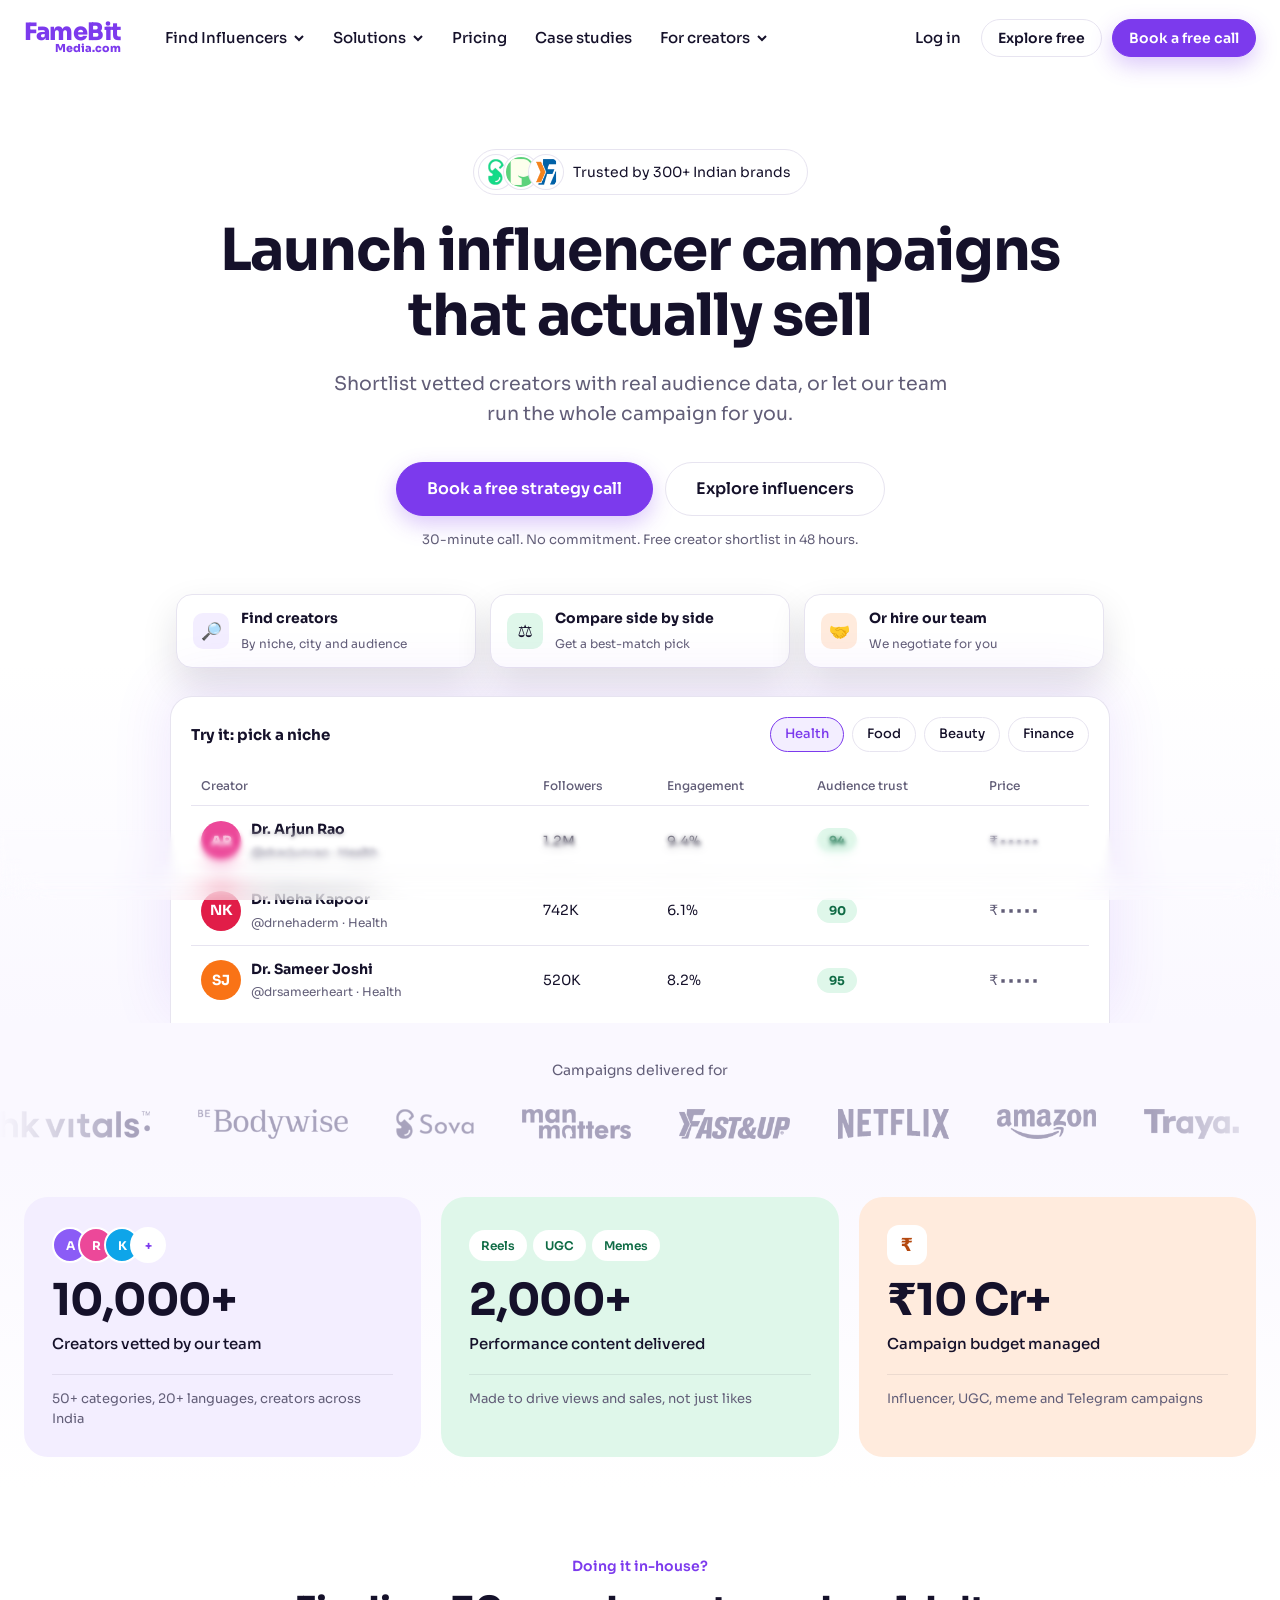
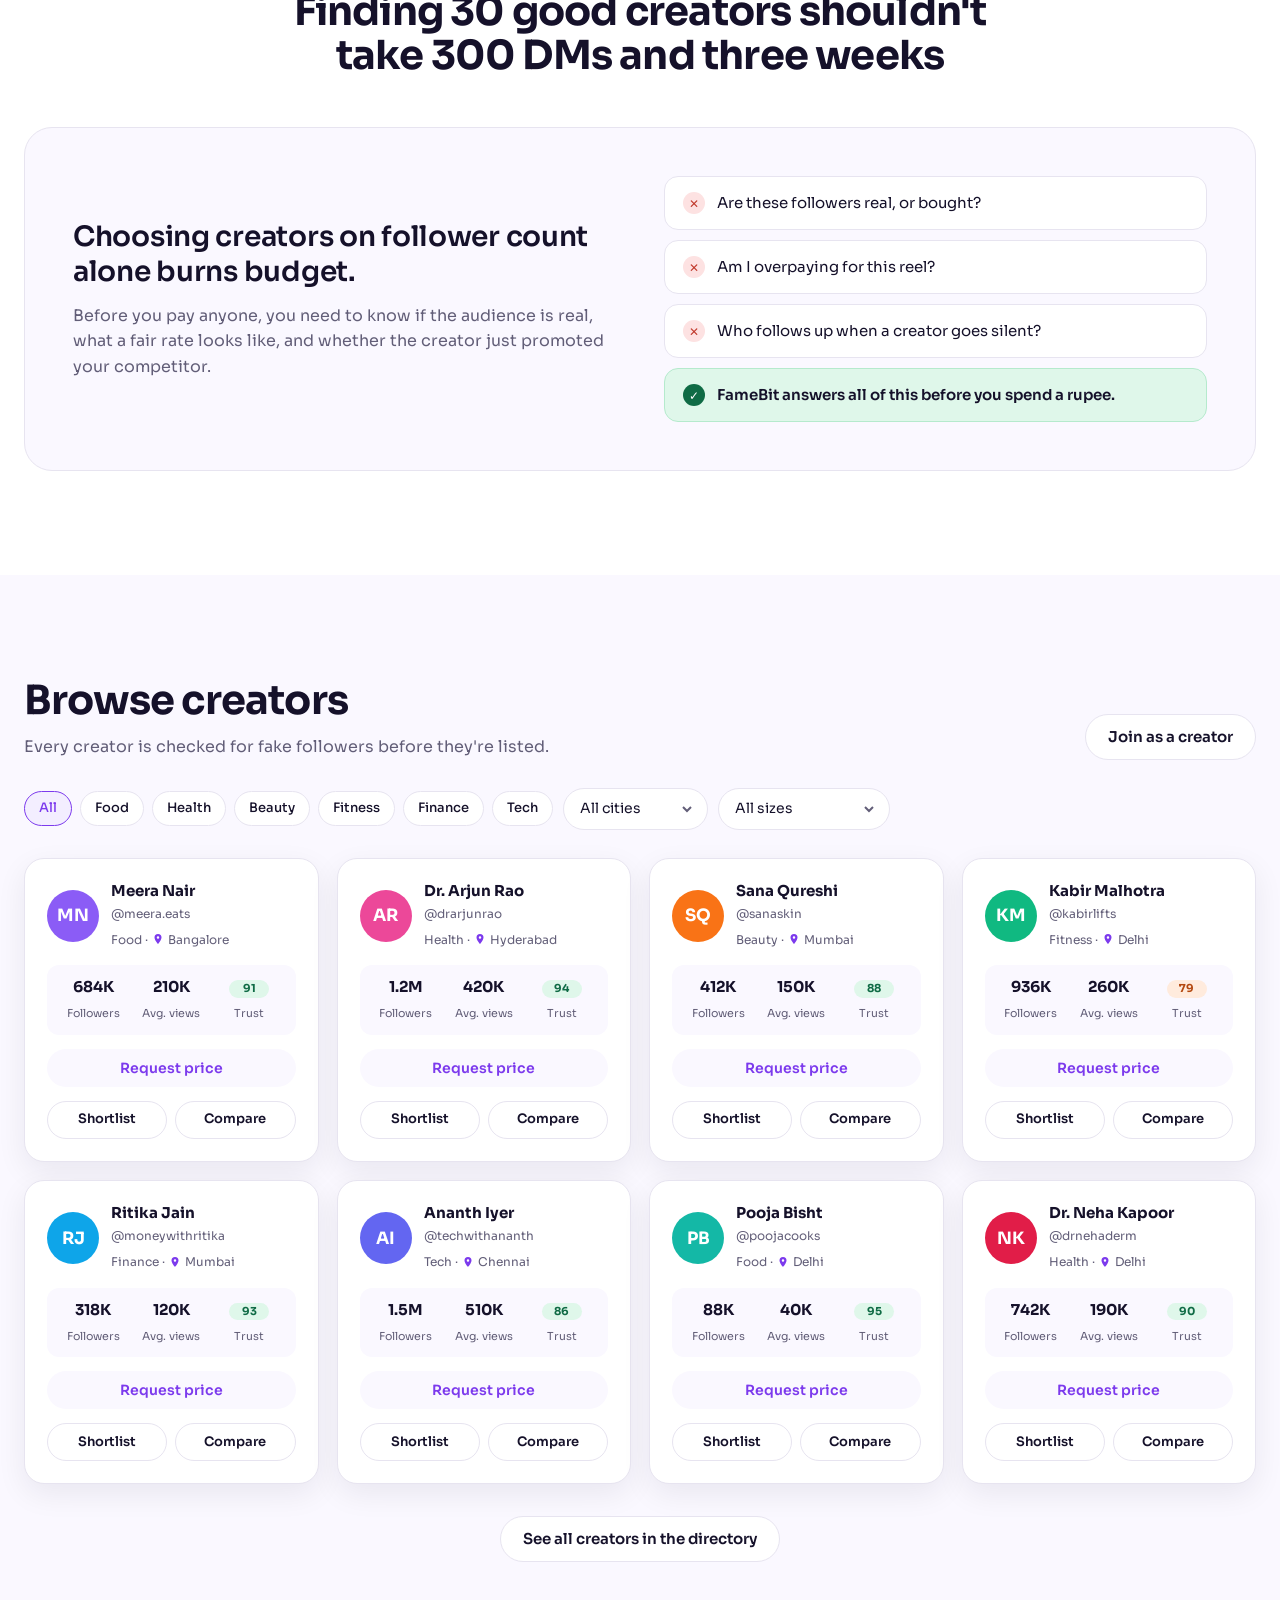
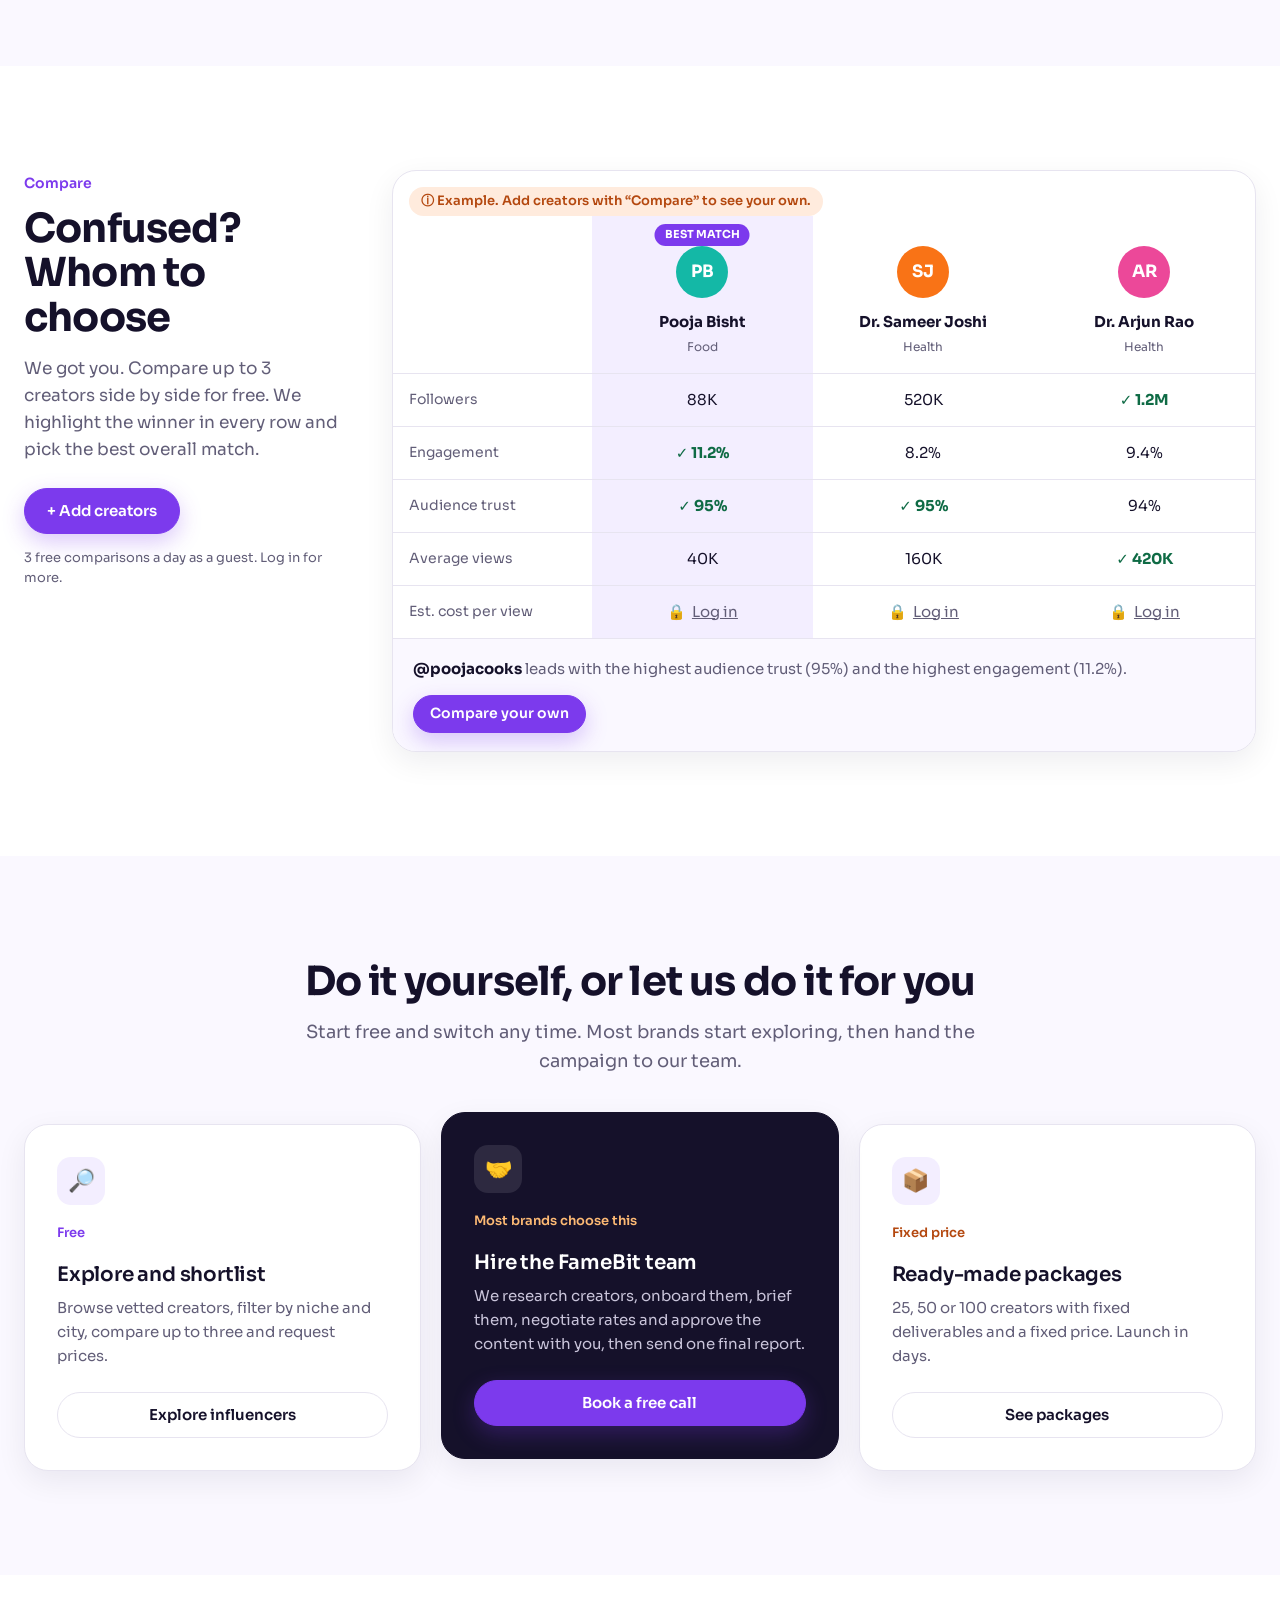
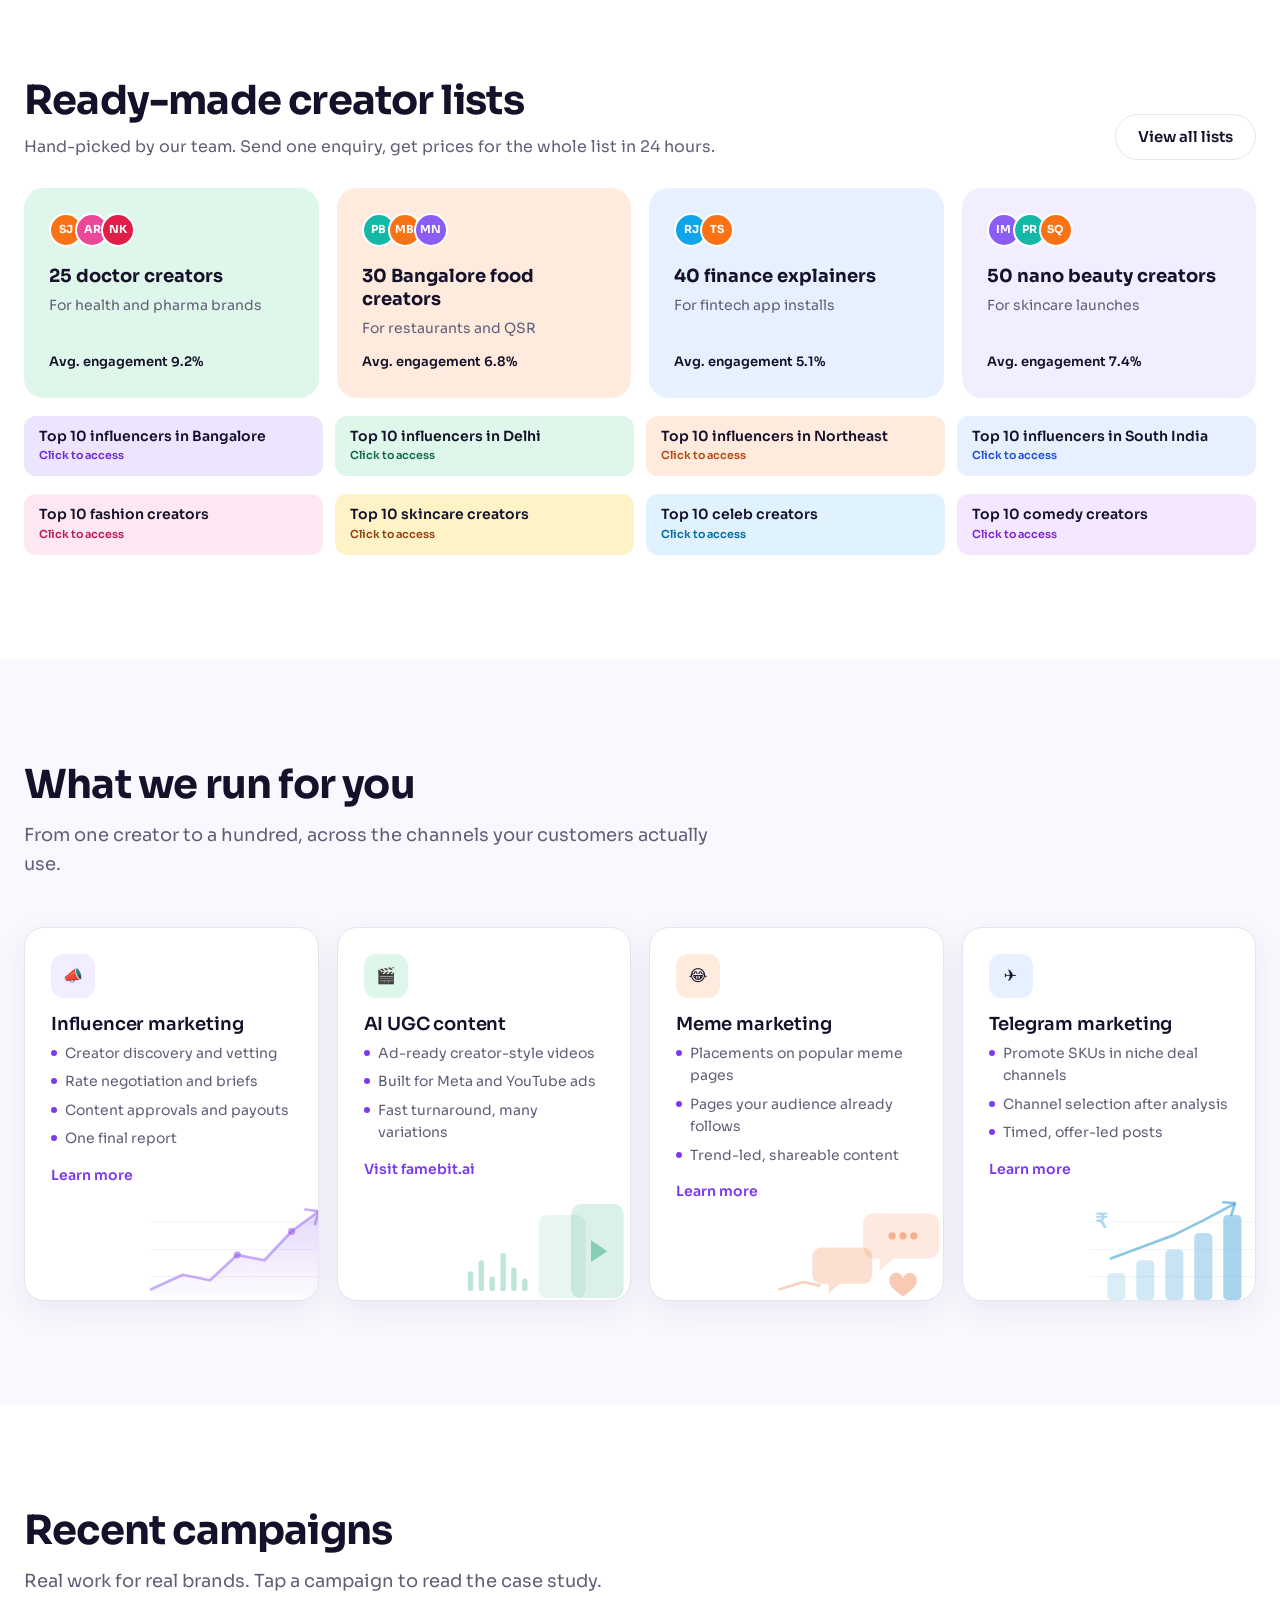
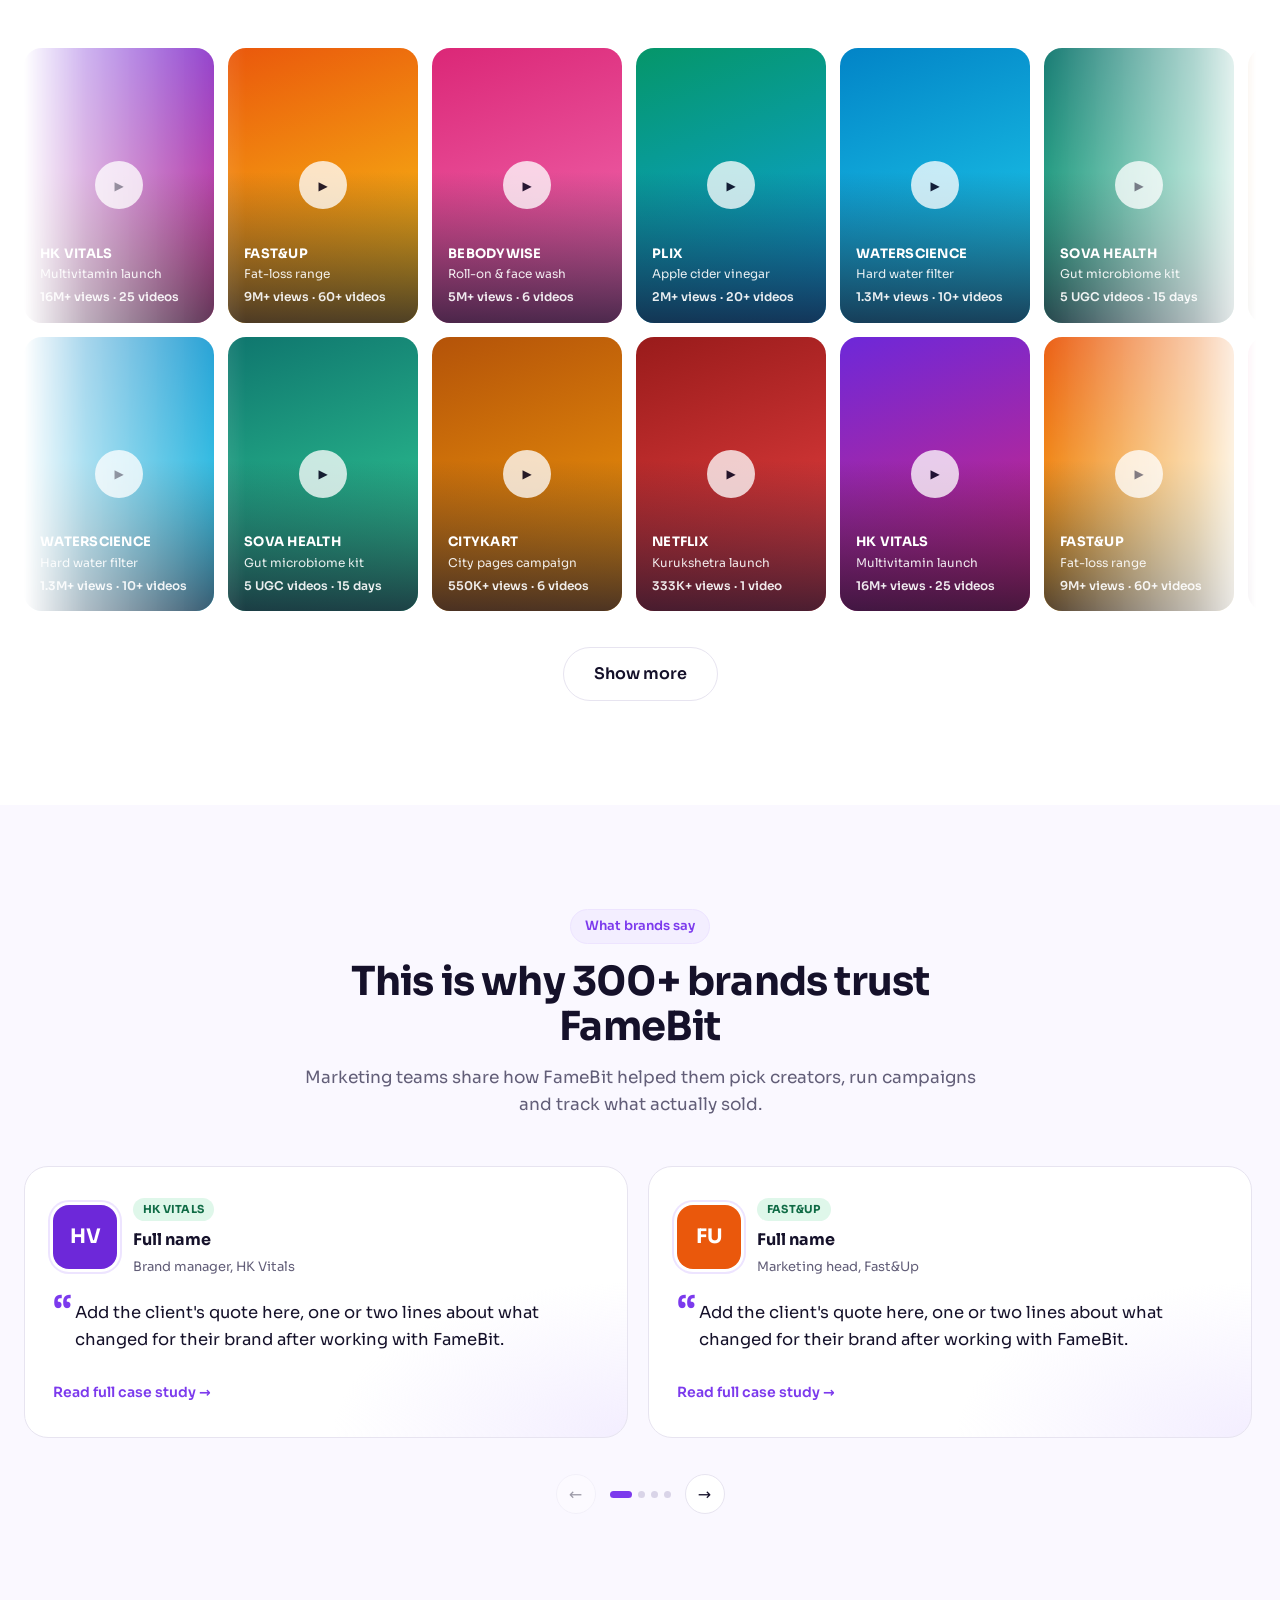
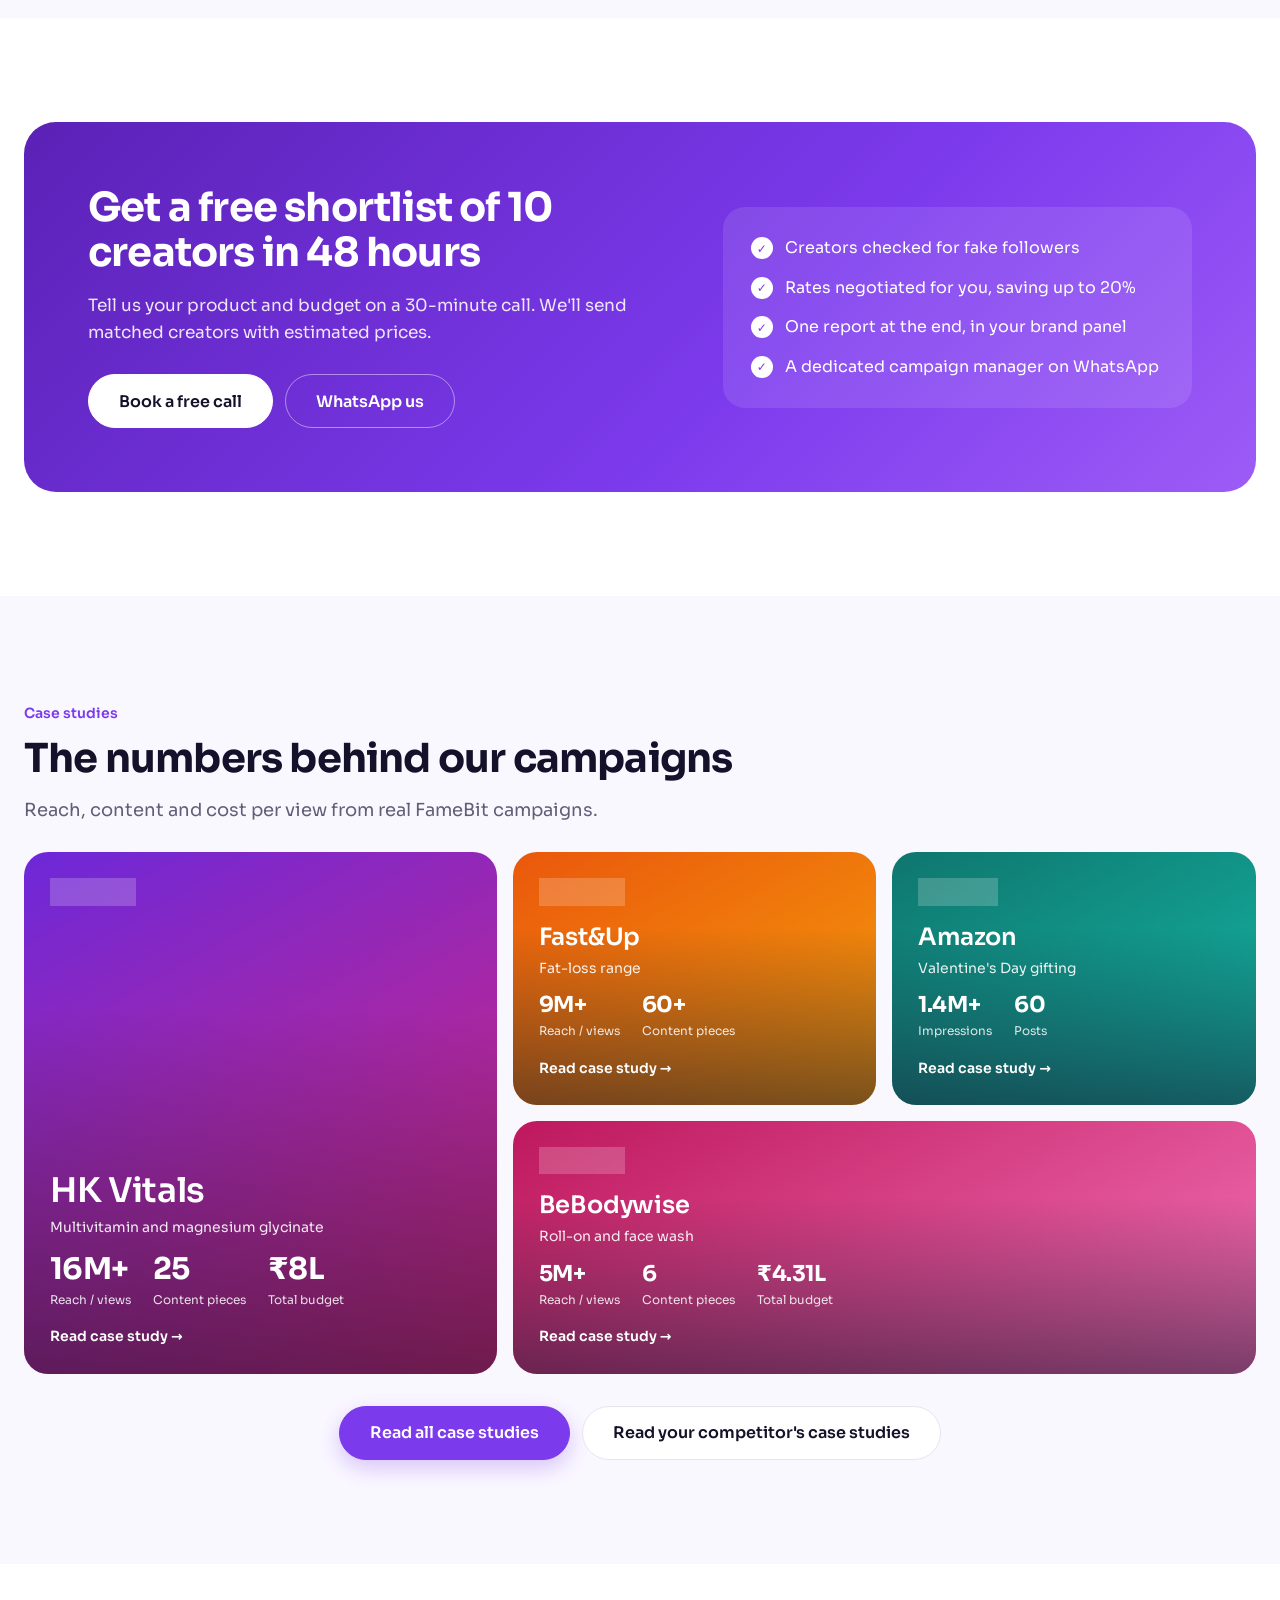
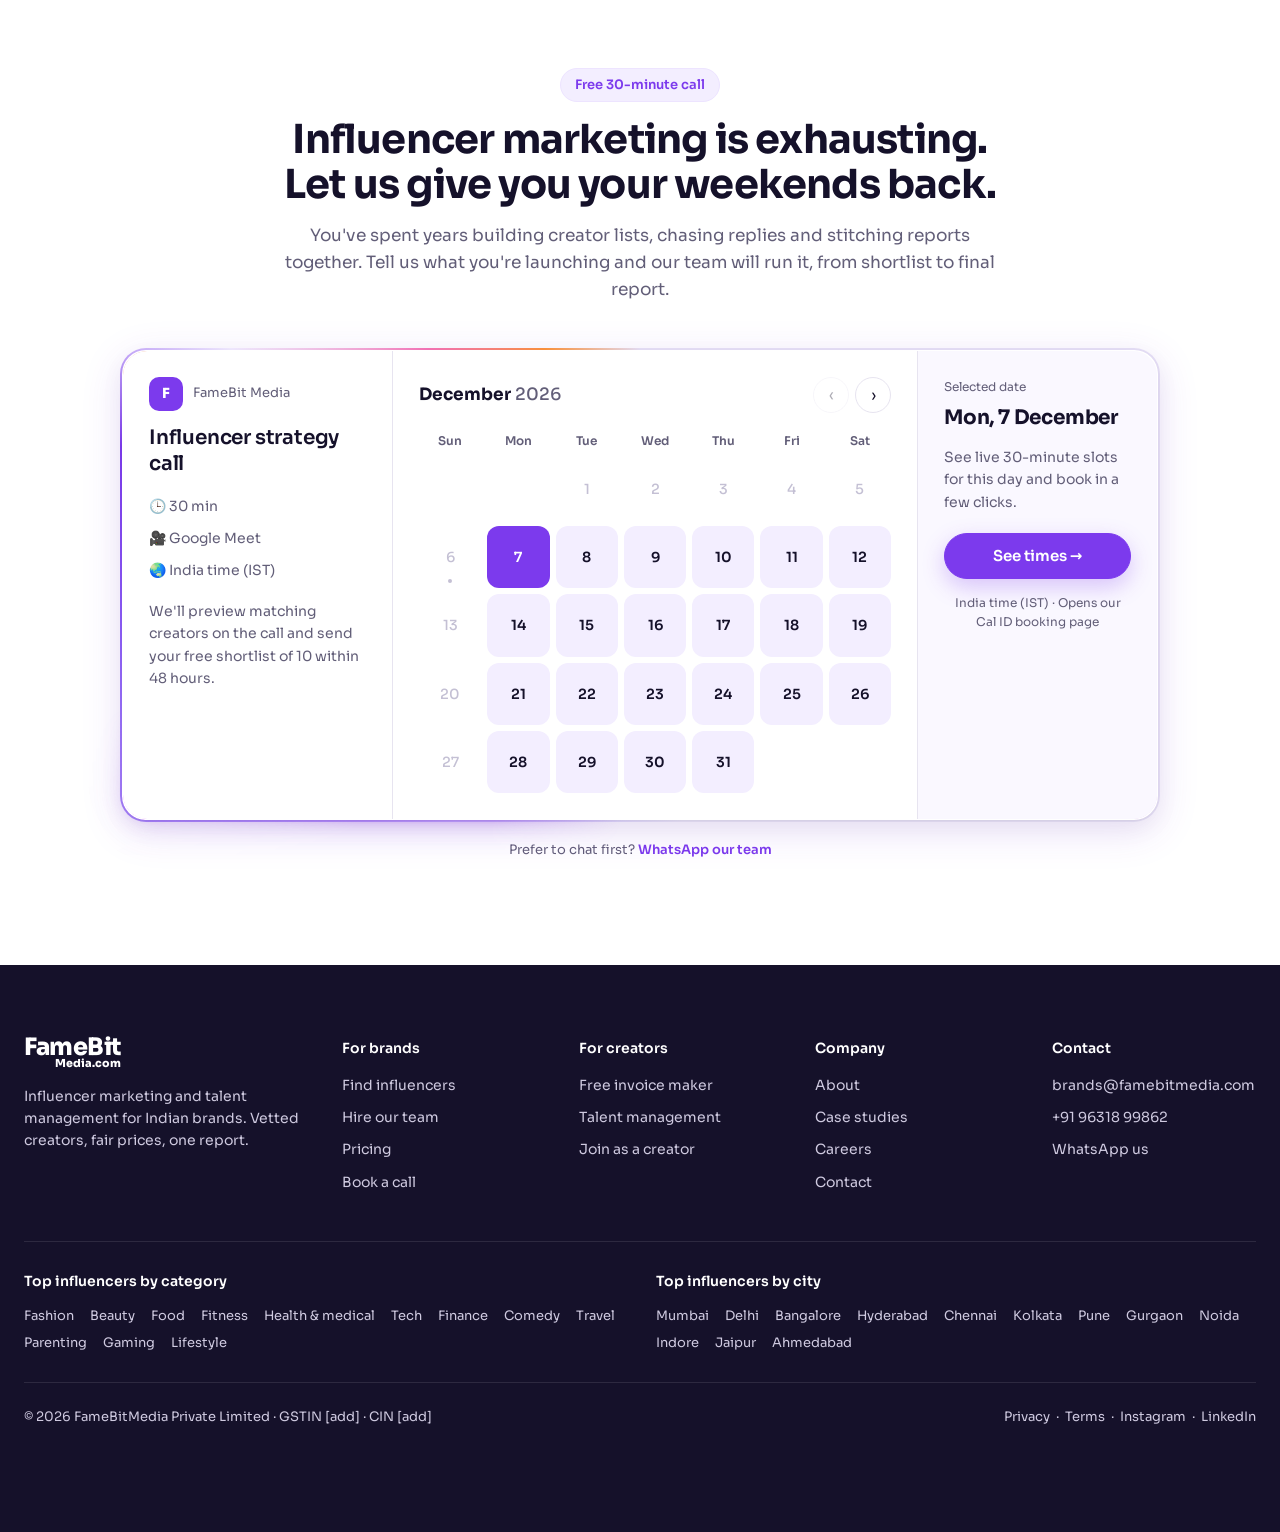
==== commit 7049c956: "Add creator directory, compare, lists and case studies pages Moves sample data and helpers into data" ====
--- a/index.html
+++ b/index.html
@@ -22,8 +22,6 @@
 .demo{text-align:left;border-radius:22px 22px 0 0;border-bottom:0;padding:20px 20px 8px;box-shadow:0 -10px 60px rgba(124,58,237,.12)}
 .demo-top{display:flex;justify-content:space-between;align-items:center;gap:12px;flex-wrap:wrap;margin-bottom:14px}
 .demo-top b{font-size:15px}
-.demo-chips{display:flex;gap:8px;flex-wrap:wrap}
-.demo-chips .chip{padding:6px 14px;font-size:13px}
 .tbl{width:100%;border-collapse:collapse;font-size:14px}
 .tbl th{font-size:12px;font-weight:500;color:var(--mut);text-align:left;padding:10px 10px;border-bottom:1px solid var(--line)}
 .tbl td{padding:12px 10px;border-bottom:1px solid var(--line);vertical-align:middle}
@@ -72,36 +70,6 @@
 .cmp-side p{color:var(--mut);margin-top:14px;font-size:17px}
 .cmp-side .btn{margin-top:24px}
 .cmp-side p.micro{font-size:13px;margin-top:14px}
-.cmp{padding:0;overflow:hidden}
-.cmp-scroll{overflow-x:auto}
-.cmp-grid{display:grid;min-width:560px}
-.cmp-grid>div{padding:14px 16px;border-top:1px solid var(--line);font-size:15px;text-align:center;display:flex;align-items:center;justify-content:center;gap:6px}
-.cmp-grid>.lab{justify-content:flex-start;text-align:left;color:var(--mut);font-size:14px;position:sticky;left:0;z-index:1;background:#fff}
-.cmp-grid>.hd{border-top:0;flex-direction:column;padding:30px 12px 16px;position:relative}
-.cmp-grid .col-best{background:var(--lav)}
-.cmp-grid .hd .av{width:52px;height:52px;font-size:17px}
-.cmp-grid .hd b{font-size:15px;margin-top:8px;line-height:1.3}
-.cmp-grid .hd small{color:var(--mut);font-size:12px}
-.cmp-grid .win{font-weight:700;color:var(--mint-ink)}
-.cmp-grid .lock a{text-decoration:underline;color:var(--mut)}
-.badge{position:absolute;top:8px;left:50%;transform:translateX(-50%);background:var(--p);color:#fff;border-radius:var(--r-pill);padding:2px 10px;font-size:11px;font-weight:700;white-space:nowrap}
-.rm{margin-top:8px;border:0;background:none;color:var(--mut);font-size:13px;text-decoration:underline;padding:4px;cursor:pointer}
-.rm:hover{color:#B42318}
-.slot-empty{color:#8C88A2;font-size:13px;border:1.5px dashed #D9D4E8;border-radius:var(--r-md);padding:18px;display:flex;flex-direction:column;align-items:center;gap:4px;width:100%}
-.slot-empty .plus{font-size:20px;line-height:1}
-.verdict{display:flex;justify-content:space-between;align-items:center;gap:14px;flex-wrap:wrap;padding:18px 20px;background:var(--soft);border-top:1px solid var(--line);font-size:15px}
-.ex-note{display:inline-flex;align-items:center;gap:6px;font-size:13px;font-weight:600;color:var(--peach-ink);background:var(--peach);padding:4px 12px;border-radius:var(--r-pill);margin:16px 16px 0}
-
-/* Selection tray (from V2: "2 / 3 selected · Compare now") */
-.tray{position:fixed;left:50%;bottom:24px;transform:translate(-50%,150%);z-index:56;background:linear-gradient(120deg,#FFFFFF 0%,var(--lav) 55%,#FCEBF6 100%);color:var(--ink);border:1px solid var(--p-soft);border-radius:var(--r-pill);padding:8px 8px 8px 12px;display:flex;align-items:center;gap:12px;box-shadow:0 18px 40px rgba(124,58,237,.18);transition:transform .35s cubic-bezier(.2,.8,.2,1),visibility .35s;visibility:hidden;max-width:calc(100vw - 24px)}
-.tray.show{transform:translate(-50%,0);visibility:visible}
-.tray .faces{display:flex}
-.tray .faces .av{width:32px;height:32px;font-size:11px;border:2px solid #fff;margin-left:-8px}
-.tray .faces .av:first-child{margin-left:0}
-.tray .t{font-size:14px;white-space:nowrap}
-.tray .t small{display:block;color:var(--mut);font-size:12px}
-.tray .clr{border:0;background:none;color:var(--mut);font-size:13px;padding:8px;text-decoration:underline;cursor:pointer}
-.tray .btn{min-height:40px}
 body.tray-on .nudge{bottom:100px}
 
 /* ---------- Testimonials (carousel) ---------- */
@@ -189,39 +157,8 @@
 .path.dark .tagline{color:#FDBA74}
 
 /* ---------- Browse ---------- */
-.browse-head{display:flex;justify-content:space-between;align-items:flex-end;gap:24px;flex-wrap:wrap;margin-bottom:28px}
-.filters{display:flex;gap:10px;flex-wrap:wrap;align-items:center;margin-bottom:28px}
-.filters select{min-height:42px;border:1.5px solid var(--line);border-radius:var(--r-pill);padding:0 38px 0 16px;background:#fff url("data:image/svg+xml,%3Csvg xmlns='http://www.w3.org/2000/svg' width='12' height='12' fill='none' stroke='%23625E78' stroke-width='2'%3E%3Cpath d='M2 4l4 4 4-4'/%3E%3C/svg%3E") no-repeat right 14px center;appearance:none;font-size:14px;cursor:pointer}
-.grid{display:grid;grid-template-columns:repeat(4,1fr);gap:18px}
-.cc{padding:22px;border-radius:20px;display:flex;flex-direction:column;gap:14px;transition:border-color .15s}
-.cc.sel{border-color:var(--p);box-shadow:0 0 0 3px var(--lav)}
-.cc .top{display:flex;gap:12px;align-items:center}
-.cc .av{width:52px;height:52px;font-size:17px}
-.cc .top b{display:block;font-size:15px;line-height:1.3}.cc .top small{color:var(--mut);font-size:12px}
-.cc .loc{display:inline-flex;align-items:center;gap:4px}.cc .loc svg{width:12px;height:12px;flex:none;color:var(--p)}
-.stats{display:grid;grid-template-columns:repeat(3,1fr);gap:6px;background:var(--soft);border-radius:12px;padding:10px}
-.stats div{text-align:center}.stats b{display:block;font-size:15px}.stats span{font-size:11px;color:var(--mut)}
-.cc .acts{display:flex;gap:8px}
-.cc .acts .btn{flex:1;min-height:38px;padding:0 10px;font-size:13px}
-.cc .acts .btn[aria-pressed="true"]{background:var(--lav);border-color:var(--p);color:var(--p)}
-.empty{grid-column:1/-1;text-align:center;padding:48px;border:1.5px dashed var(--line);border-radius:20px}
-.see-all{text-align:center;margin-top:32px}
 
 /* ---------- Lists ---------- */
-.lists{display:grid;grid-template-columns:repeat(4,1fr);gap:18px}
-.list{border-radius:20px;padding:24px;display:flex;flex-direction:column;gap:6px;min-height:210px;cursor:pointer;border:1px solid transparent;text-align:left;transition:border-color .15s}
-.list:hover{border-color:rgba(21,17,42,.15)}
-.list .faces{display:flex;margin-bottom:12px}.list .faces .av{width:34px;height:34px;font-size:11px;border:2px solid #fff;margin-left:-8px}.list .faces .av:first-child{margin-left:0}
-.list b{font-size:18px;line-height:1.3}
-.list .m{margin-top:auto;font-size:13px;font-weight:600}
-
-.bars{display:grid;grid-template-columns:repeat(4,1fr);gap:12px;margin-top:18px}
-.bar{--bg:var(--lav);--ink:var(--p);display:flex;flex-direction:column;gap:2px;text-align:left;border:1px solid transparent;background:var(--bg);border-radius:12px;padding:10px 14px;cursor:pointer;transition:border-color .15s,background .15s}
-.bar:hover{border-color:var(--ink)}
-.bar:nth-child(4n+1){--bg:#EDE4FF;--ink:#6D28D9}.bar:nth-child(4n+2){--bg:#DFF7EA;--ink:#0F6B45}.bar:nth-child(4n+3){--bg:#FFEBDD;--ink:#B4480F}.bar:nth-child(4n+4){--bg:#E6F0FF;--ink:#1D4ED8}
-#barsCat .bar:nth-child(4n+1){--bg:#FCE7F3;--ink:#BE185D}#barsCat .bar:nth-child(4n+2){--bg:#FEF3C7;--ink:#92400E}#barsCat .bar:nth-child(4n+3){--bg:#E0F2FE;--ink:#0369A1}#barsCat .bar:nth-child(4n+4){--bg:#F3E8FF;--ink:#7E22CE}
-.bar b{font-size:14px;font-weight:600;line-height:1.35}
-.bar small{font-size:11px;color:var(--ink);font-weight:600}
 
 /* ---------- Services ---------- */
 .svc{display:grid;grid-template-columns:repeat(4,1fr);gap:18px}
@@ -268,16 +205,6 @@
 .nudge h3{font-size:19px;line-height:1.35;padding-right:30px}
 .nudge p{font-size:14px;color:var(--mut);margin-top:10px}
 .nudge .ctas{display:flex;gap:8px;margin-top:18px;flex-wrap:wrap}
-.modal{position:fixed;inset:0;z-index:70;background:rgba(21,17,42,.5);display:none;align-items:center;justify-content:center;padding:16px}
-.modal.open{display:flex}
-.modal .box{background:#fff;border-radius:24px;padding:32px;width:100%;max-width:460px;position:relative;max-height:calc(100vh - 32px);overflow:auto}
-.modal .x{position:absolute;top:14px;right:14px;width:38px;height:38px;border-radius:50%;border:0;background:var(--soft);cursor:pointer;font-size:16px}
-.modal h3{font-size:22px;padding-right:40px}
-.modal .lead{color:var(--mut);font-size:14px;margin:8px 0 20px}
-.done{text-align:center;padding:12px 0}
-.done .tick{width:56px;height:56px;border-radius:50%;background:var(--mint);color:var(--mint-ink);font-size:26px;display:flex;align-items:center;justify-content:center;margin:0 auto 14px}
-.toast{position:fixed;left:50%;top:92px;transform:translate(-50%,-20px);background:var(--ink);color:#fff;padding:10px 18px;border-radius:var(--r-pill);font-size:14px;opacity:0;transition:.25s;z-index:80;pointer-events:none}
-.toast.show{opacity:1;transform:translate(-50%,0)}
 
 /* ---------- Responsive ---------- */
 @media (max-width:980px){
@@ -402,9 +329,9 @@
       <div class="nav-item">
         <button class="nav-link" aria-expanded="false">Find Influencers <svg viewBox="0 0 12 12" fill="none" stroke="currentColor" stroke-width="2"><path d="M2 4l4 4 4-4"/></svg></button>
         <div class="dd">
-          <a href="index.html#browse"><b>Browse all creators</b><span>Filter by niche, city and audience</span></a>
-          <a href="index.html#lists"><b>Ready-made lists</b><span>Hand-picked by our team</span></a>
-          <a href="index.html#compare"><b>Compare creators</b><span>Up to 3, side by side</span></a>
+          <a href="creators.html"><b>Browse all creators</b><span>Filter by niche, city and audience</span></a>
+          <a href="lists.html"><b>Ready-made lists</b><span>Hand-picked by our team</span></a>
+          <a href="compare.html"><b>Compare creators</b><span>Up to 3, side by side</span></a>
         </div>
       </div>
       <div class="nav-item">
@@ -418,7 +345,7 @@
         </div>
       </div>
       <div class="nav-item"><a class="nav-link" href="hire-team.html#pricing">Pricing</a></div>
-      <div class="nav-item"><a class="nav-link" href="index.html#case-studies">Case studies</a></div>
+      <div class="nav-item"><a class="nav-link" href="case-studies.html">Case studies</a></div>
       <div class="nav-item">
         <button class="nav-link" aria-expanded="false">For creators <svg viewBox="0 0 12 12" fill="none" stroke="currentColor" stroke-width="2"><path d="M2 4l4 4 4-4"/></svg></button>
         <div class="dd">
@@ -430,7 +357,7 @@
     </nav>
     <div class="hdr-cta">
       <a class="login" href="#">Log in</a>
-      <a class="btn btn-sm" href="index.html#browse">Explore free</a>
+      <a class="btn btn-sm" href="creators.html">Explore free</a>
       <a class="btn btn-sm btn-p" href="book-call.html">Book a free call</a>
     </div>
     <button class="burger" id="burger" aria-label="Open menu" aria-expanded="false"><svg width="20" height="20" viewBox="0 0 20 20" fill="none" stroke="currentColor" stroke-width="2"><path d="M3 6h14M3 10h14M3 14h14"/></svg></button>
@@ -722,14 +649,14 @@
         <a href="index.html" class="logo">FameBit<small>Media.com</small></a>
         <p style="margin-top:16px;max-width:280px">Influencer marketing and talent management for Indian brands. Vetted creators, fair prices, one report.</p>
       </div>
-      <div><h4>For brands</h4><ul><li><a href="index.html#browse">Find influencers</a></li><li><a href="hire-team.html">Hire our team</a></li><li><a href="hire-team.html#pricing">Pricing</a></li><li><a href="book-call.html">Book a call</a></li></ul></div>
+      <div><h4>For brands</h4><ul><li><a href="creators.html">Find influencers</a></li><li><a href="hire-team.html">Hire our team</a></li><li><a href="hire-team.html#pricing">Pricing</a></li><li><a href="book-call.html">Book a call</a></li></ul></div>
       <div><h4>For creators</h4><ul><li><a href="invoice.html">Free invoice maker</a></li><li><a href="#">Talent management</a></li><li><a href="#">Join as a creator</a></li></ul></div>
-      <div><h4>Company</h4><ul><li><a href="#">About</a></li><li><a href="index.html#case-studies">Case studies</a></li><li><a href="#">Careers</a></li><li><a href="#">Contact</a></li></ul></div>
+      <div><h4>Company</h4><ul><li><a href="#">About</a></li><li><a href="case-studies.html">Case studies</a></li><li><a href="#">Careers</a></li><li><a href="#">Contact</a></li></ul></div>
       <div><h4>Contact</h4><ul><li><a href="mailto:brands@famebitmedia.com">brands@famebitmedia.com</a></li><li><a href="tel:+919631899862">+91 96318 99862</a></li><li><a href="https://wa.me/918115767101" target="_blank" rel="noopener">WhatsApp us</a></li></ul></div>
     </div>
     <div class="ftr-seo">
-      <div><h4>Top influencers by category</h4><p><a href="#">Fashion</a><a href="#">Beauty</a><a href="#">Food</a><a href="#">Fitness</a><a href="#">Health &amp; medical</a><a href="#">Tech</a><a href="#">Finance</a><a href="#">Comedy</a><a href="#">Travel</a><a href="#">Parenting</a><a href="#">Gaming</a><a href="#">Lifestyle</a></p></div>
-      <div><h4>Top influencers by city</h4><p><a href="#">Mumbai</a><a href="#">Delhi</a><a href="#">Bangalore</a><a href="#">Hyderabad</a><a href="#">Chennai</a><a href="#">Kolkata</a><a href="#">Pune</a><a href="#">Gurgaon</a><a href="#">Noida</a><a href="#">Indore</a><a href="#">Jaipur</a><a href="#">Ahmedabad</a></p></div>
+      <div><h4>Top influencers by category</h4><p><a href="creators.html?cat=Fashion">Fashion</a><a href="creators.html?cat=Beauty">Beauty</a><a href="creators.html?cat=Food">Food</a><a href="creators.html?cat=Fitness">Fitness</a><a href="creators.html?cat=Health">Health &amp; medical</a><a href="creators.html?cat=Tech">Tech</a><a href="creators.html?cat=Finance">Finance</a><a href="creators.html?cat=Comedy">Comedy</a><a href="creators.html?cat=Travel">Travel</a><a href="creators.html?cat=Parenting">Parenting</a><a href="creators.html?cat=Gaming">Gaming</a><a href="creators.html?cat=Lifestyle">Lifestyle</a></p></div>
+      <div><h4>Top influencers by city</h4><p><a href="creators.html?city=Mumbai">Mumbai</a><a href="creators.html?city=Delhi">Delhi</a><a href="creators.html?city=Bangalore">Bangalore</a><a href="creators.html?city=Hyderabad">Hyderabad</a><a href="creators.html?city=Chennai">Chennai</a><a href="creators.html?city=Kolkata">Kolkata</a><a href="creators.html?city=Pune">Pune</a><a href="creators.html?city=Gurgaon">Gurgaon</a><a href="creators.html?city=Noida">Noida</a><a href="creators.html?city=Indore">Indore</a><a href="creators.html?city=Jaipur">Jaipur</a><a href="creators.html?city=Ahmedabad">Ahmedabad</a></p></div>
     </div>
     <div class="ftr-bot">
       <span>© 2026 FameBitMedia Private Limited · GSTIN [add] · CIN [add]</span>
@@ -738,6 +665,7 @@
   </div>
 </footer>
 <div class="mbar"><a class="btn" href="https://wa.me/918115767101" target="_blank" rel="noopener">WhatsApp</a><a class="btn btn-p" href="book-call.html">Book a free call</a></div>
+<script src="data.js"></script>
 <script src="effects.js"></script>
 <script src="cal.js"></script>
 <script>
@@ -764,33 +692,10 @@
 <script>
 /* ============ Sample data (replace with API data) ============ */
 var CASE_PAGE='case-studies.html'; /* the separate case studies page */
-var COLORS=['#8B5CF6','#EC4899','#F97316','#10B981','#0EA5E9','#6366F1','#14B8A6','#E11D48'];
-var CREATORS=[
- {id:1,name:'Meera Nair',handle:'@meera.eats',cat:'Food',city:'Bangalore',f:684000,eng:7.8,trust:91,views:210000},
- {id:2,name:'Dr. Arjun Rao',handle:'@drarjunrao',cat:'Health',city:'Hyderabad',f:1200000,eng:9.4,trust:94,views:420000},
- {id:3,name:'Sana Qureshi',handle:'@sanaskin',cat:'Beauty',city:'Mumbai',f:412000,eng:6.2,trust:88,views:150000},
- {id:4,name:'Kabir Malhotra',handle:'@kabirlifts',cat:'Fitness',city:'Delhi',f:936000,eng:5.1,trust:79,views:260000},
- {id:5,name:'Ritika Jain',handle:'@moneywithritika',cat:'Finance',city:'Mumbai',f:318000,eng:8.9,trust:93,views:120000},
- {id:6,name:'Ananth Iyer',handle:'@techwithananth',cat:'Tech',city:'Chennai',f:1540000,eng:4.6,trust:86,views:510000},
- {id:7,name:'Pooja Bisht',handle:'@poojacooks',cat:'Food',city:'Delhi',f:88000,eng:11.2,trust:95,views:40000},
- {id:8,name:'Dr. Neha Kapoor',handle:'@drnehaderm',cat:'Health',city:'Delhi',f:742000,eng:6.1,trust:90,views:190000},
- {id:9,name:'Isha Menon',handle:'@ishaglow',cat:'Beauty',city:'Bangalore',f:56000,eng:9.8,trust:92,views:22000},
- {id:10,name:'Rohan Das',handle:'@rohanruns',cat:'Fitness',city:'Kolkata',f:212000,eng:7.0,trust:74,views:80000},
- {id:11,name:'Tanvi Shah',handle:'@tanviinvests',cat:'Finance',city:'Ahmedabad',f:1020000,eng:5.5,trust:89,views:300000},
- {id:12,name:'Vikram Sethi',handle:'@vikramtech',cat:'Tech',city:'Pune',f:94000,eng:8.3,trust:91,views:36000}
-];
-CREATORS.forEach(function(c,i){c.color=COLORS[i%COLORS.length]});
-var CATS=['All','Food','Health','Beauty','Fitness','Finance','Tech'];
+var CATS=['All','Food','Health','Beauty','Fitness','Finance','Tech']; /* homepage filter chips; data, helpers and CASES live in data.js */
 
 /* ============ Helpers ============ */
 function $(s){return document.querySelector(s)}
-function fmt(n){return n>=1e6?(n/1e6).toFixed(1).replace('.0','')+'M':n>=1e3?Math.round(n/1e3)+'K':n}
-function initials(n){return n.replace('Dr. ','').split(' ').map(function(x){return x[0]}).join('').slice(0,2)}
-function av(c,cls){return '<i class="av'+(cls?' '+cls:'')+'" style="background:'+c.color+'">'+initials(c.name)+'</i>'}
-var PIN='<svg viewBox="0 0 24 24" fill="currentColor" aria-hidden="true"><path d="M12 2a7 7 0 0 0-7 7c0 5.2 7 13 7 13s7-7.8 7-13a7 7 0 0 0-7-7zm0 9.5A2.5 2.5 0 1 1 12 6.5a2.5 2.5 0 0 1 0 5z"/></svg>';
-function scoreCls(t){return t>=85?'hi':'mid'}
-function sizeOf(f){return f<1e4?'nano':f<1e5?'micro':f<5e5?'mid':f<1e6?'macro':'mega'}
-function store(k,v){try{if(v===undefined)return JSON.parse(localStorage.getItem(k));localStorage.setItem(k,JSON.stringify(v))}catch(e){return null}}
 function toast(t){var el=$('#toast');el.textContent=t;el.classList.add('show');clearTimeout(toast.t);toast.t=setTimeout(function(){el.classList.remove('show')},2200)}
 
 /* ============ Hero demo ============ */
@@ -897,77 +802,14 @@
   if(t.dataset.login!==undefined){e.preventDefault();toast('Log in free to see cost per view')}
 });
 
-/* ============ Ready-made lists ============ */
-(function(){var L=[['25 doctor creators','For health and pharma brands','9.2%','var(--mint)'],['30 Bangalore food creators','For restaurants and QSR','6.8%','var(--peach)'],['40 finance explainers','For fintech app installs','5.1%','var(--sky)'],['50 nano beauty creators','For skincare launches','7.4%','var(--lav)']];
- $('#listsGrid').innerHTML=L.map(function(l,k){var f=CREATORS.slice(k*3,k*3+3).map(function(c){return av(c)}).join('');return '<button class="list" style="background:'+l[3]+'" data-list="'+l[0]+'"><span class="faces">'+f+'</span><b>'+l[0]+'</b><span class="mut" style="font-size:14px">'+l[1]+'</span><span class="m">Avg. engagement '+l[2]+'</span></button>'}).join('');})();
-
-(function(){function bars(el,L){$(el).innerHTML=L.map(function(t){return '<button type="button" class="bar" data-list="'+t+'"><b>'+t+'</b><small>Click to access</small></button>'}).join('')}
- bars('#barsCity',['Top 10 influencers in Bangalore','Top 10 influencers in Delhi','Top 10 influencers in Northeast','Top 10 influencers in South India']);
- bars('#barsCat',['Top 10 fashion creators','Top 10 skincare creators','Top 10 celeb creators','Top 10 comedy creators']);})();
+/* ============ Ready-made lists (LISTS in data.js). Each card opens that list on lists.html ============ */
+(function(){
+ $('#listsGrid').innerHTML=LISTS.filter(function(l){return l.group==='ready'}).map(function(l){return '<a class="list" style="background:'+l.tint+'" href="lists.html#'+l.id+'"><span class="faces">'+l.members.slice(0,3).map(function(c){return av(c)}).join('')+'</span><b>'+l.name+'</b><span class="mut" style="font-size:14px">'+l.sub+'</span><span class="m">Avg. engagement '+l.eng+'</span></a>'}).join('');
+ function bars(el,g){$(el).innerHTML=LISTS.filter(function(l){return l.group===g}).map(function(l){return '<a class="bar" href="lists.html#'+l.id+'"><b>'+l.name+'</b><small>Click to access</small></a>'}).join('')}
+ bars('#barsCity','city');bars('#barsCat','cat');
+})();
 
 /* ============ Case studies (from the FameBit FY26 cred deck) ============ */
-var CASES=[
- {id:'hkvitals',brand:'HK Vitals',chan:'Influencer',product:'Multivitamin and magnesium glycinate',stats:[['16M+','Reach / views'],['25','Content pieces'],['₹8L','Total budget'],['₹0.05','Cost per view']],
-  obj:'Build awareness for HK Vitals multivitamins and magnesium glycinate among fitness-conscious buyers, and make them a daily must-have.',
-  app:'Top-performing fitness creators made one non-collab reel each, with one month of ad rights. Running those reels as ads drove most of the campaign reach.',
-  impact:['Stronger brand awareness','Higher engagement through creator-led promotion','More credibility in health and wellness'],svc:['Influencer collaboration and management','Content creation and strategy','Campaign execution and amplification']},
- {id:'fastup',brand:'Fast&Up',chan:'Influencer',product:'Fat-loss range',hl:'Became the best-selling fat-loss product',stats:[['9M+','Reach / views'],['60+','Content pieces'],['₹11L','Total budget'],['₹0.14','Cost per view']],
-  obj:'Raise awareness for Fast&Up\'s fat-loss products with fitness-conscious consumers and build buzz in health and wellness.',
-  app:'We partnered with fat-loss and fitness creators whose audiences trust them, so the product benefits landed as advice rather than ads.',
-  impact:['Stronger awareness among fitness audiences','Higher engagement through creator-led promotion','More credibility in health and wellness'],svc:['Influencer collaboration and management','Content creation and strategy','Campaign execution and amplification']},
- {id:'bebodywise',brand:'BeBodywise',chan:'Influencer',product:'Roll-on and face wash',stats:[['5M+','Reach / views'],['6','Content pieces'],['₹4.31L','Total budget'],['₹0.09','Cost per view']],
-  obj:'Drive awareness and sales of the BeBodywise roll-on and face wash with women, and make them part of daily body care.',
-  app:'A small set of highly engaged beauty creators showed the products in their own routines, keeping cost per view under ten paise.',
-  impact:['Stronger awareness among women','Higher engagement through creator-led promotion','More credibility in the category'],svc:['Influencer collaboration and management','Content creation and strategy','Campaign execution and amplification']},
- {id:'plix',brand:'Plix',chan:'Influencer',product:'Apple cider vinegar (ACV)',stats:[['2M+','Reach / views'],['20+','Content pieces'],['5.3%','Engagement rate']],
-  obj:'Build awareness for Plix ACV among fitness-conscious buyers looking for help with fat loss.',
-  app:'Fat-loss creators explained the product in their own words, using the trust they had already built with their audience.',
-  impact:['Stronger awareness among fitness audiences','Higher engagement through creator-led promotion','More credibility in health and wellness'],svc:['Influencer collaboration and management','Content creation and strategy','Campaign execution and amplification']},
- {id:'waterscience',brand:'Waterscience',chan:'Influencer',product:'Shower and tap filters',stats:[['1.3M+','Reach / views'],['10+','Content pieces'],['7.6%','Engagement rate']],
-  obj:'Make Waterscience filters a daily-life essential for Tier 1 and Tier 2 households.',
-  app:'Fashion, lifestyle and home-decor creators showed the filters in everyday use, backed by timed deal posts that sent buyers to Amazon and Flipkart.',
-  impact:['Stronger brand awareness','Higher engagement through creator-led promotion','More credibility in daily use and care'],svc:['Influencer collaboration and management','Content creation and strategy']},
- {id:'sova',brand:'Sova Health',chan:'UGC',key:'15 days',product:'Gut microbiome test kit',stats:[['5','Quality content'],['₹1.4L','Total budget'],['15 days','Content delivery']],
-  obj:'Get people curious about Sova\'s gut microbiome test, a kit that works from a stool sample, and explain why it\'s worth doing.',
-  app:'Creators made honest user-generated videos walking through the kit, turning an awkward product into something people wanted to talk about.',
-  impact:['Stronger awareness among health-focused audiences','Higher engagement through creator-led content','More credibility for a new category'],svc:['Influencer collaboration and management','Content creation and strategy','Campaign execution and amplification']},
- {id:'zapvi',brand:'Zapvi',chan:'UGC',key:'',product:'Custom mobile covers',stats:[['UGC','Quality creator content']],
-  obj:'Boost visibility and interest in Zapvi\'s customisable phone covers across social media.',
-  app:'Highly engaged profiles made UGC around the covers, timed and targeted to the audiences most likely to buy.',
-  impact:['Higher brand visibility','More traffic and conversions','Stronger brand credibility'],svc:['Content creation','Cost optimisation','Content strategy']},
- {id:'zakkas',brand:'Zakkas',chan:'UGC',key:'',product:'Paper dosa range',stats:[['UGC','Quality creator content']],
-  obj:'Boost visibility for Zakkas paper dosa and its different flavours across social media.',
-  app:'Engaged food and lifestyle profiles made taste-test UGC, focused on the right timing, product and audience.',
-  impact:['Higher brand visibility','More traffic and conversions','Stronger brand credibility'],svc:['Content creation','Cost optimisation','Content strategy']},
- {id:'citykart',brand:'Citykart',chan:'Regional pages',product:'On-ground (BTL) campaign',stats:[['550K+','Reach / views'],['6','Content pieces'],['₹60K','Total budget'],['₹0.11','Cost per view']],
-  obj:'Amplify Citykart\'s banners and auto-rickshaw posters in Lucknow and Prayagraj so people noticed the on-ground campaign.',
-  app:'Local community pages made content about the activity and told their followers where to spot it.',
-  impact:['Stronger local awareness','Higher engagement through city pages'],svc:['Regional page collaboration and management','Content creation and strategy']},
- {id:'netflix',brand:'Netflix',chan:'Talent',product:'Kurukshetra series launch',stats:[['333K+','Reach / views'],['1','Content piece'],['Exclusive','FameBit talent']],
-  obj:'Build buzz for Kurukshetra on Netflix and get more viewers to tune in.',
-  app:'Our exclusive creator Yash Anand recreated Arjun\'s look from the series in his high-engagement fitness style.',
-  impact:['Stronger awareness of the series'],svc:['Talent management','Content creation']},
- {id:'amazon',brand:'Amazon',chan:'Telegram',product:'Valentine\'s Day gifting',stats:[['1.4M+','Impressions'],['60','Posts'],['35','Channels']],
-  obj:'Drive Valentine\'s Day sales for an Amazon gifting sub-brand by reaching a large deal-hunting audience at low cost.',
-  app:'Timed promotions across 35 deal channels, picked after a detailed channel analysis, sent buyers straight to the Amazon listings.',
-  impact:['Higher visibility in deal communities','More traffic and conversions on Amazon','Stronger credibility in e-commerce groups'],svc:['Channel selection and placement','Cost optimisation','Content strategy','Targeted promotions']},
- {id:'myupchar',brand:'Myupchar',chan:'Telegram',product:'Hair oil, Biotin+ and face serum',stats:[['885K+','Impressions'],['11','Posts'],['9','Channels']],
-  obj:'Drive sales of Myupchar hair and skin products on Amazon through targeted Telegram marketing.',
-  app:'Offer-led posts in engaged deal channels, timed and targeted after channel analysis, maximised clicks to Amazon.',
-  impact:['Higher visibility in deal communities','More traffic and conversions on Amazon','Stronger credibility in e-commerce groups'],svc:['Channel selection and placement','Cost optimisation','Content strategy','Targeted promotions']},
- {id:'pilgrim',brand:'Pilgrim',chan:'Telegram',product:'Vitamin C face wash',stats:[['427K+','Impressions'],['7','Posts'],['7','Channels']],
-  obj:'Grow sales of Pilgrim\'s Vitamin C face wash on Amazon at an efficient cost.',
-  app:'Coupon-led deal posts across seven engaged channels drove clicks to the Amazon listing.',
-  impact:['Higher visibility in deal communities','More traffic on Amazon','Stronger credibility in e-commerce groups'],svc:['Channel selection and placement','Cost optimisation','Content strategy','Targeted execution']},
- {id:'fastup-tg',brand:'Fast&Up',chan:'Telegram',product:'Amazon and D2C store',stats:[['423K+','Impressions'],['7','Posts'],['3','Channels']],
-  obj:'Grow Fast&Up sales on Amazon and on their own website through targeted Telegram marketing.',
-  app:'Strategic promotions in e-commerce deal groups, focused on timing, offers and audience targeting.',
-  impact:['Higher visibility in deal communities','More traffic and conversions on Amazon and D2C','Stronger credibility in e-commerce groups'],svc:['Channel selection and placement','Cost optimisation','Content strategy','Targeted promotions']},
- {id:'panchamrit',brand:'Panchamrit',chan:'Telegram',product:'Shilajit, gut health and vegan collagen',stats:[['400K+','Impressions'],['28','Posts'],['7','Channels']],
-  obj:'Grow sales of Panchamrit\'s wellness range on Amazon and Flipkart.',
-  app:'Deal-group promotions across seven channels, tuned for timing, offers and audience.',
-  impact:['Higher visibility in deal communities','More traffic and conversions on Amazon and Flipkart','Stronger credibility in e-commerce groups'],svc:['Channel selection and placement','Cost optimisation','Content strategy','Targeted promotions']}
-];
 /* Collage: 4 featured cases. The full list lives on the case studies page. */
 (function(){var F=[['hkvitals','big','#6D28D9,#DB2777'],['fastup','','#EA580C,#F59E0B'],['amazon','','#0F766E,#14B8A6'],['bebodywise','wide','#BE185D,#F472B6']];
  $('#collage').innerHTML=F.map(function(f){var c=CASES.find(function(x){return x.id===f[0]}),n=c.brand.replace('&','&amp;');
--- a/styles.css
+++ b/styles.css
@@ -127,6 +127,81 @@
   .page-blur{bottom:calc(67px + env(safe-area-inset-bottom))!important;height:3rem!important}
   .ftr{padding-bottom:calc(24px + 3rem)!important}
 }
+/* ---------- Shared components: creator cards, filters, compare table, tray, lists, modal, toast ---------- */
+.demo-chips{display:flex;gap:8px;flex-wrap:wrap}
+.demo-chips .chip{padding:6px 14px;font-size:13px}
+.cmp{padding:0;overflow:hidden}
+.cmp-scroll{overflow-x:auto}
+.cmp-grid{display:grid;min-width:560px}
+.cmp-grid>div{padding:14px 16px;border-top:1px solid var(--line);font-size:15px;text-align:center;display:flex;align-items:center;justify-content:center;gap:6px}
+.cmp-grid>.lab{justify-content:flex-start;text-align:left;color:var(--mut);font-size:14px;position:sticky;left:0;z-index:1;background:#fff}
+.cmp-grid>.hd{border-top:0;flex-direction:column;padding:30px 12px 16px;position:relative}
+.cmp-grid .col-best{background:var(--lav)}
+.cmp-grid .hd .av{width:52px;height:52px;font-size:17px}
+.cmp-grid .hd b{font-size:15px;margin-top:8px;line-height:1.3}
+.cmp-grid .hd small{color:var(--mut);font-size:12px}
+.cmp-grid .win{font-weight:700;color:var(--mint-ink)}
+.cmp-grid .lock a{text-decoration:underline;color:var(--mut)}
+.badge{position:absolute;top:8px;left:50%;transform:translateX(-50%);background:var(--p);color:#fff;border-radius:var(--r-pill);padding:2px 10px;font-size:11px;font-weight:700;white-space:nowrap}
+.rm{margin-top:8px;border:0;background:none;color:var(--mut);font-size:13px;text-decoration:underline;padding:4px;cursor:pointer}
+.rm:hover{color:#B42318}
+.slot-empty{color:#8C88A2;font-size:13px;border:1.5px dashed #D9D4E8;border-radius:var(--r-md);padding:18px;display:flex;flex-direction:column;align-items:center;gap:4px;width:100%}
+.slot-empty .plus{font-size:20px;line-height:1}
+.verdict{display:flex;justify-content:space-between;align-items:center;gap:14px;flex-wrap:wrap;padding:18px 20px;background:var(--soft);border-top:1px solid var(--line);font-size:15px}
+.ex-note{display:inline-flex;align-items:center;gap:6px;font-size:13px;font-weight:600;color:var(--peach-ink);background:var(--peach);padding:4px 12px;border-radius:var(--r-pill);margin:16px 16px 0}
+
+/* Selection tray (from V2: "2 / 3 selected · Compare now") */
+.tray{position:fixed;left:50%;bottom:24px;transform:translate(-50%,150%);z-index:56;background:linear-gradient(120deg,#FFFFFF 0%,var(--lav) 55%,#FCEBF6 100%);color:var(--ink);border:1px solid var(--p-soft);border-radius:var(--r-pill);padding:8px 8px 8px 12px;display:flex;align-items:center;gap:12px;box-shadow:0 18px 40px rgba(124,58,237,.18);transition:transform .35s cubic-bezier(.2,.8,.2,1),visibility .35s;visibility:hidden;max-width:calc(100vw - 24px)}
+.tray.show{transform:translate(-50%,0);visibility:visible}
+.tray .faces{display:flex}
+.tray .faces .av{width:32px;height:32px;font-size:11px;border:2px solid #fff;margin-left:-8px}
+.tray .faces .av:first-child{margin-left:0}
+.tray .t{font-size:14px;white-space:nowrap}
+.tray .t small{display:block;color:var(--mut);font-size:12px}
+.tray .clr{border:0;background:none;color:var(--mut);font-size:13px;padding:8px;text-decoration:underline;cursor:pointer}
+.tray .btn{min-height:40px}
+.browse-head{display:flex;justify-content:space-between;align-items:flex-end;gap:24px;flex-wrap:wrap;margin-bottom:28px}
+.filters{display:flex;gap:10px;flex-wrap:wrap;align-items:center;margin-bottom:28px}
+.filters select{min-height:42px;border:1.5px solid var(--line);border-radius:var(--r-pill);padding:0 38px 0 16px;background:#fff url("data:image/svg+xml,%3Csvg xmlns='http://www.w3.org/2000/svg' width='12' height='12' fill='none' stroke='%23625E78' stroke-width='2'%3E%3Cpath d='M2 4l4 4 4-4'/%3E%3C/svg%3E") no-repeat right 14px center;appearance:none;font-size:14px;cursor:pointer}
+.grid{display:grid;grid-template-columns:repeat(4,1fr);gap:18px}
+.cc{padding:22px;border-radius:20px;display:flex;flex-direction:column;gap:14px;transition:border-color .15s}
+.cc.sel{border-color:var(--p);box-shadow:0 0 0 3px var(--lav)}
+.cc .top{display:flex;gap:12px;align-items:center}
+.cc .av{width:52px;height:52px;font-size:17px}
+.cc .top b{display:block;font-size:15px;line-height:1.3}.cc .top small{color:var(--mut);font-size:12px}
+.cc .loc{display:inline-flex;align-items:center;gap:4px}.cc .loc svg{width:12px;height:12px;flex:none;color:var(--p)}
+.stats{display:grid;grid-template-columns:repeat(3,1fr);gap:6px;background:var(--soft);border-radius:12px;padding:10px}
+.stats div{text-align:center}.stats b{display:block;font-size:15px}.stats span{font-size:11px;color:var(--mut)}
+.cc .acts{display:flex;gap:8px}
+.cc .acts .btn{flex:1;min-height:38px;padding:0 10px;font-size:13px}
+.cc .acts .btn[aria-pressed="true"]{background:var(--lav);border-color:var(--p);color:var(--p)}
+.empty{grid-column:1/-1;text-align:center;padding:48px;border:1.5px dashed var(--line);border-radius:20px}
+.see-all{text-align:center;margin-top:32px}
+.lists{display:grid;grid-template-columns:repeat(4,1fr);gap:18px}
+.list{border-radius:20px;padding:24px;display:flex;flex-direction:column;gap:6px;min-height:210px;cursor:pointer;border:1px solid transparent;text-align:left;transition:border-color .15s}
+.list:hover{border-color:rgba(21,17,42,.15)}
+.list .faces{display:flex;margin-bottom:12px}.list .faces .av{width:34px;height:34px;font-size:11px;border:2px solid #fff;margin-left:-8px}.list .faces .av:first-child{margin-left:0}
+.list b{font-size:18px;line-height:1.3}
+.list .m{margin-top:auto;font-size:13px;font-weight:600}
+
+.bars{display:grid;grid-template-columns:repeat(4,1fr);gap:12px;margin-top:18px}
+.bar{--bg:var(--lav);--ink:var(--p);display:flex;flex-direction:column;gap:2px;text-align:left;border:1px solid transparent;background:var(--bg);border-radius:12px;padding:10px 14px;cursor:pointer;transition:border-color .15s,background .15s}
+.bar:hover{border-color:var(--ink)}
+.bar:nth-child(4n+1){--bg:#EDE4FF;--ink:#6D28D9}.bar:nth-child(4n+2){--bg:#DFF7EA;--ink:#0F6B45}.bar:nth-child(4n+3){--bg:#FFEBDD;--ink:#B4480F}.bar:nth-child(4n+4){--bg:#E6F0FF;--ink:#1D4ED8}
+#barsCat .bar:nth-child(4n+1){--bg:#FCE7F3;--ink:#BE185D}#barsCat .bar:nth-child(4n+2){--bg:#FEF3C7;--ink:#92400E}#barsCat .bar:nth-child(4n+3){--bg:#E0F2FE;--ink:#0369A1}#barsCat .bar:nth-child(4n+4){--bg:#F3E8FF;--ink:#7E22CE}
+.bar b{font-size:14px;font-weight:600;line-height:1.35}
+.bar small{font-size:11px;color:var(--ink);font-weight:600}
+.modal{position:fixed;inset:0;z-index:70;background:rgba(21,17,42,.5);display:none;align-items:center;justify-content:center;padding:16px}
+.modal.open{display:flex}
+.modal .box{background:#fff;border-radius:24px;padding:32px;width:100%;max-width:460px;position:relative;max-height:calc(100vh - 32px);overflow:auto}
+.modal .x{position:absolute;top:14px;right:14px;width:38px;height:38px;border-radius:50%;border:0;background:var(--soft);cursor:pointer;font-size:16px}
+.modal h3{font-size:22px;padding-right:40px}
+.modal .lead{color:var(--mut);font-size:14px;margin:8px 0 20px}
+.done{text-align:center;padding:12px 0}
+.done .tick{width:56px;height:56px;border-radius:50%;background:var(--mint);color:var(--mint-ink);font-size:26px;display:flex;align-items:center;justify-content:center;margin:0 auto 14px}
+.toast{position:fixed;left:50%;top:92px;transform:translate(-50%,-20px);background:var(--ink);color:#fff;padding:10px 18px;border-radius:var(--r-pill);font-size:14px;opacity:0;transition:.25s;z-index:80;pointer-events:none}
+.toast.show{opacity:1;transform:translate(-50%,0)}
+
 /* ---------- Booking calendar (cal.js) ---------- */
 .calp{display:grid;grid-template-columns:minmax(0,1fr) 240px;min-width:0}
 .calp-go{white-space:normal;text-align:center}
